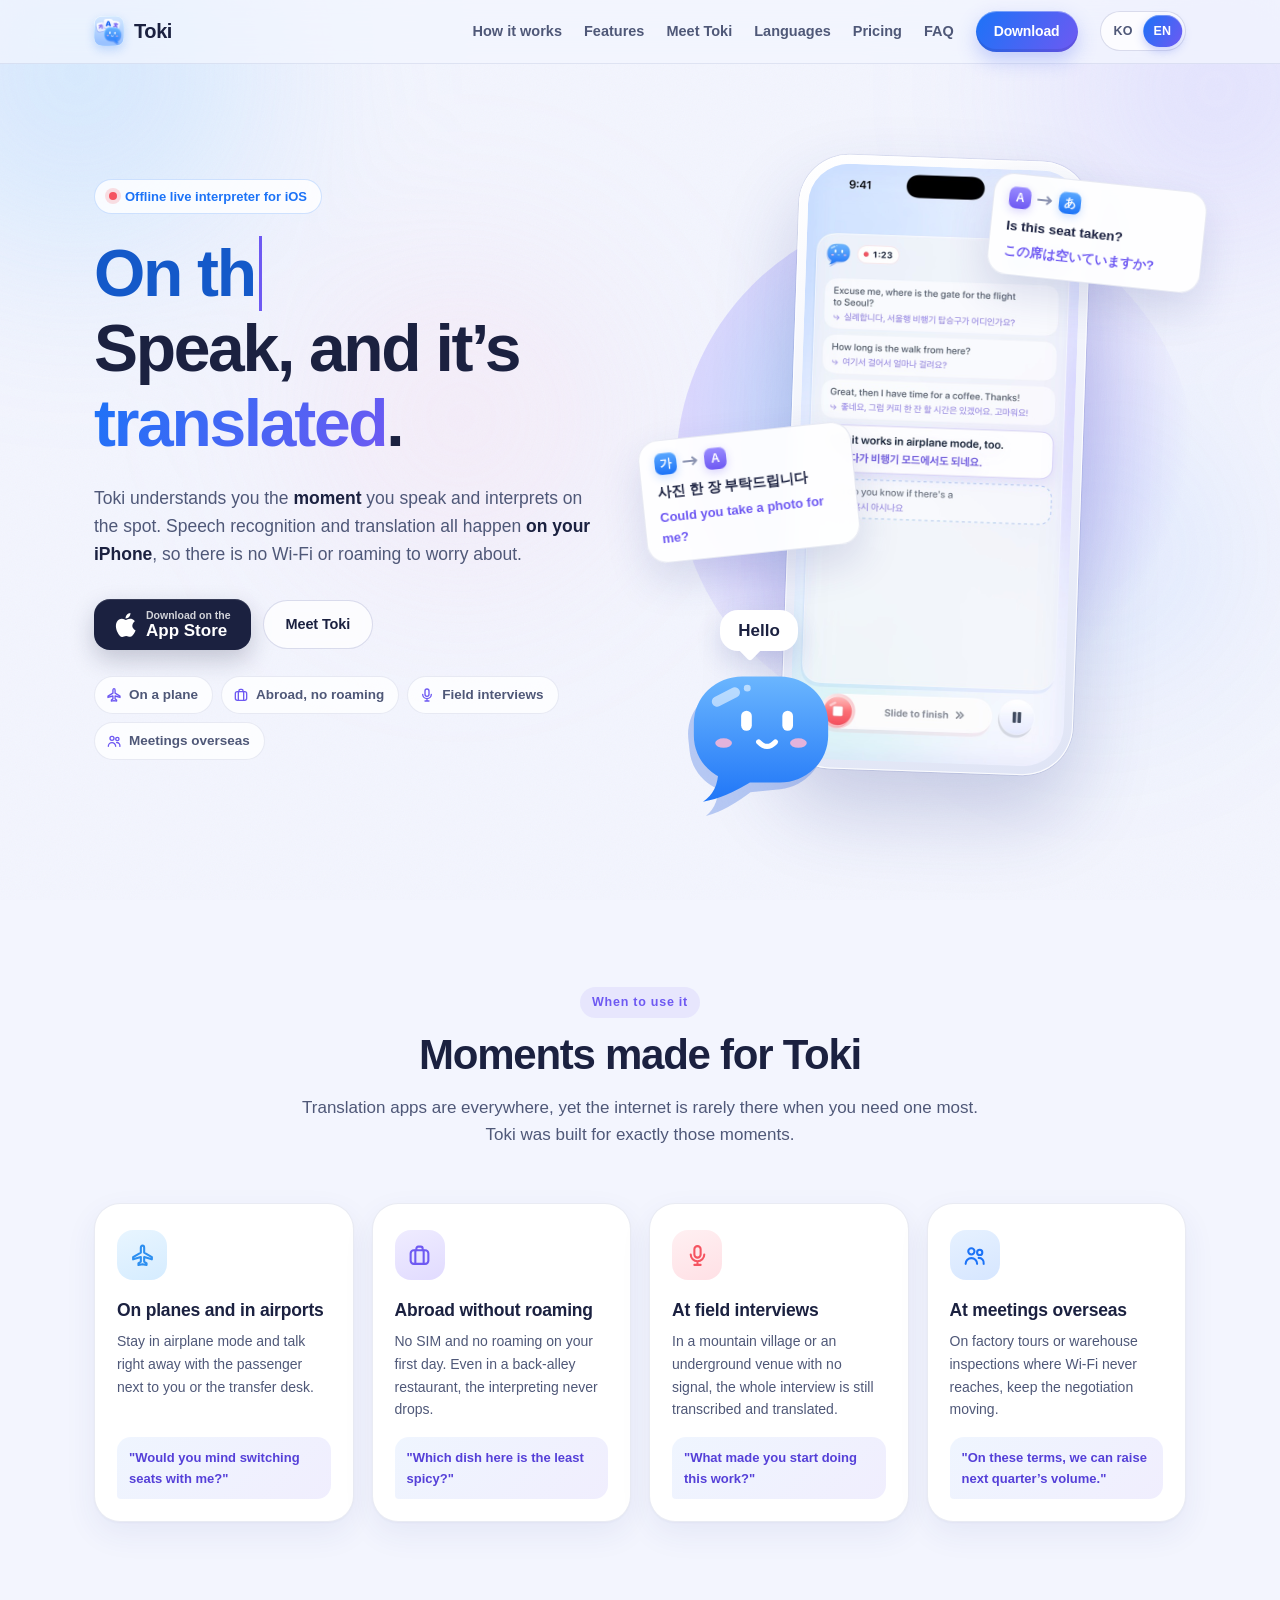
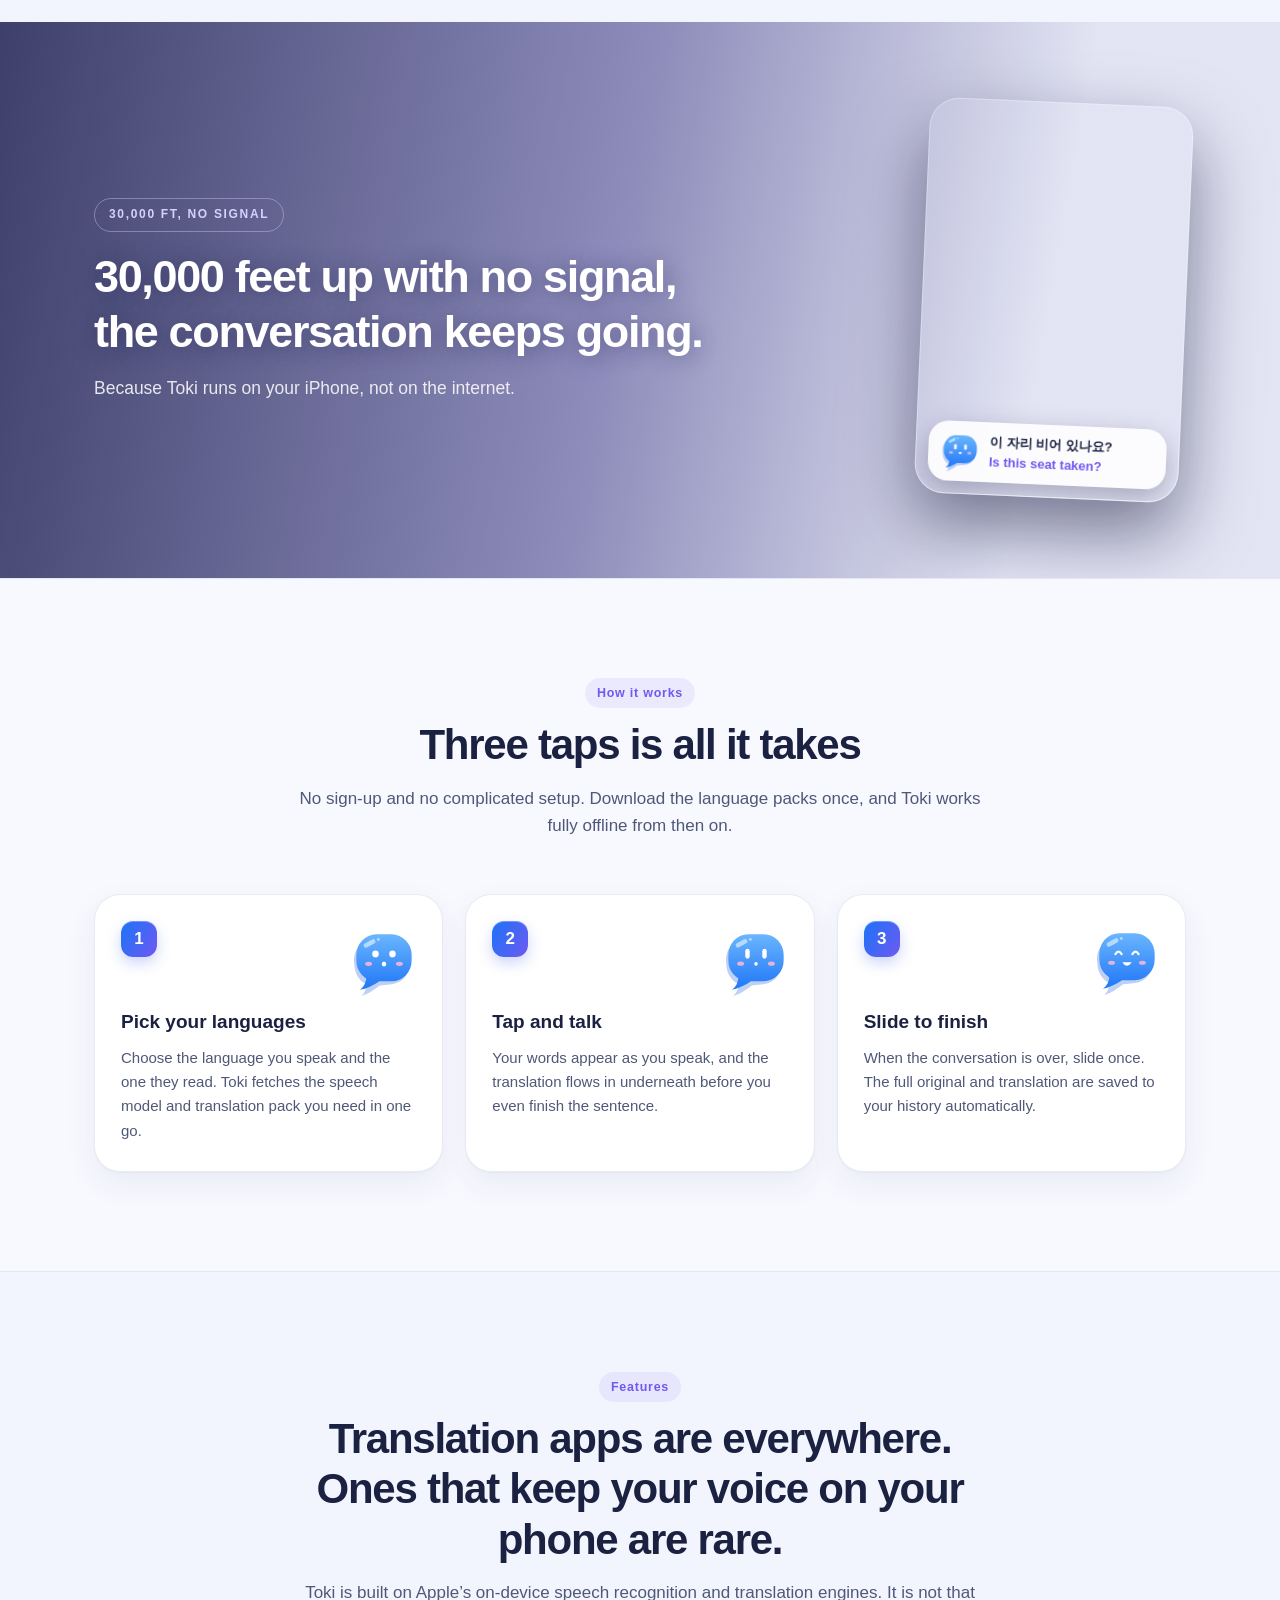
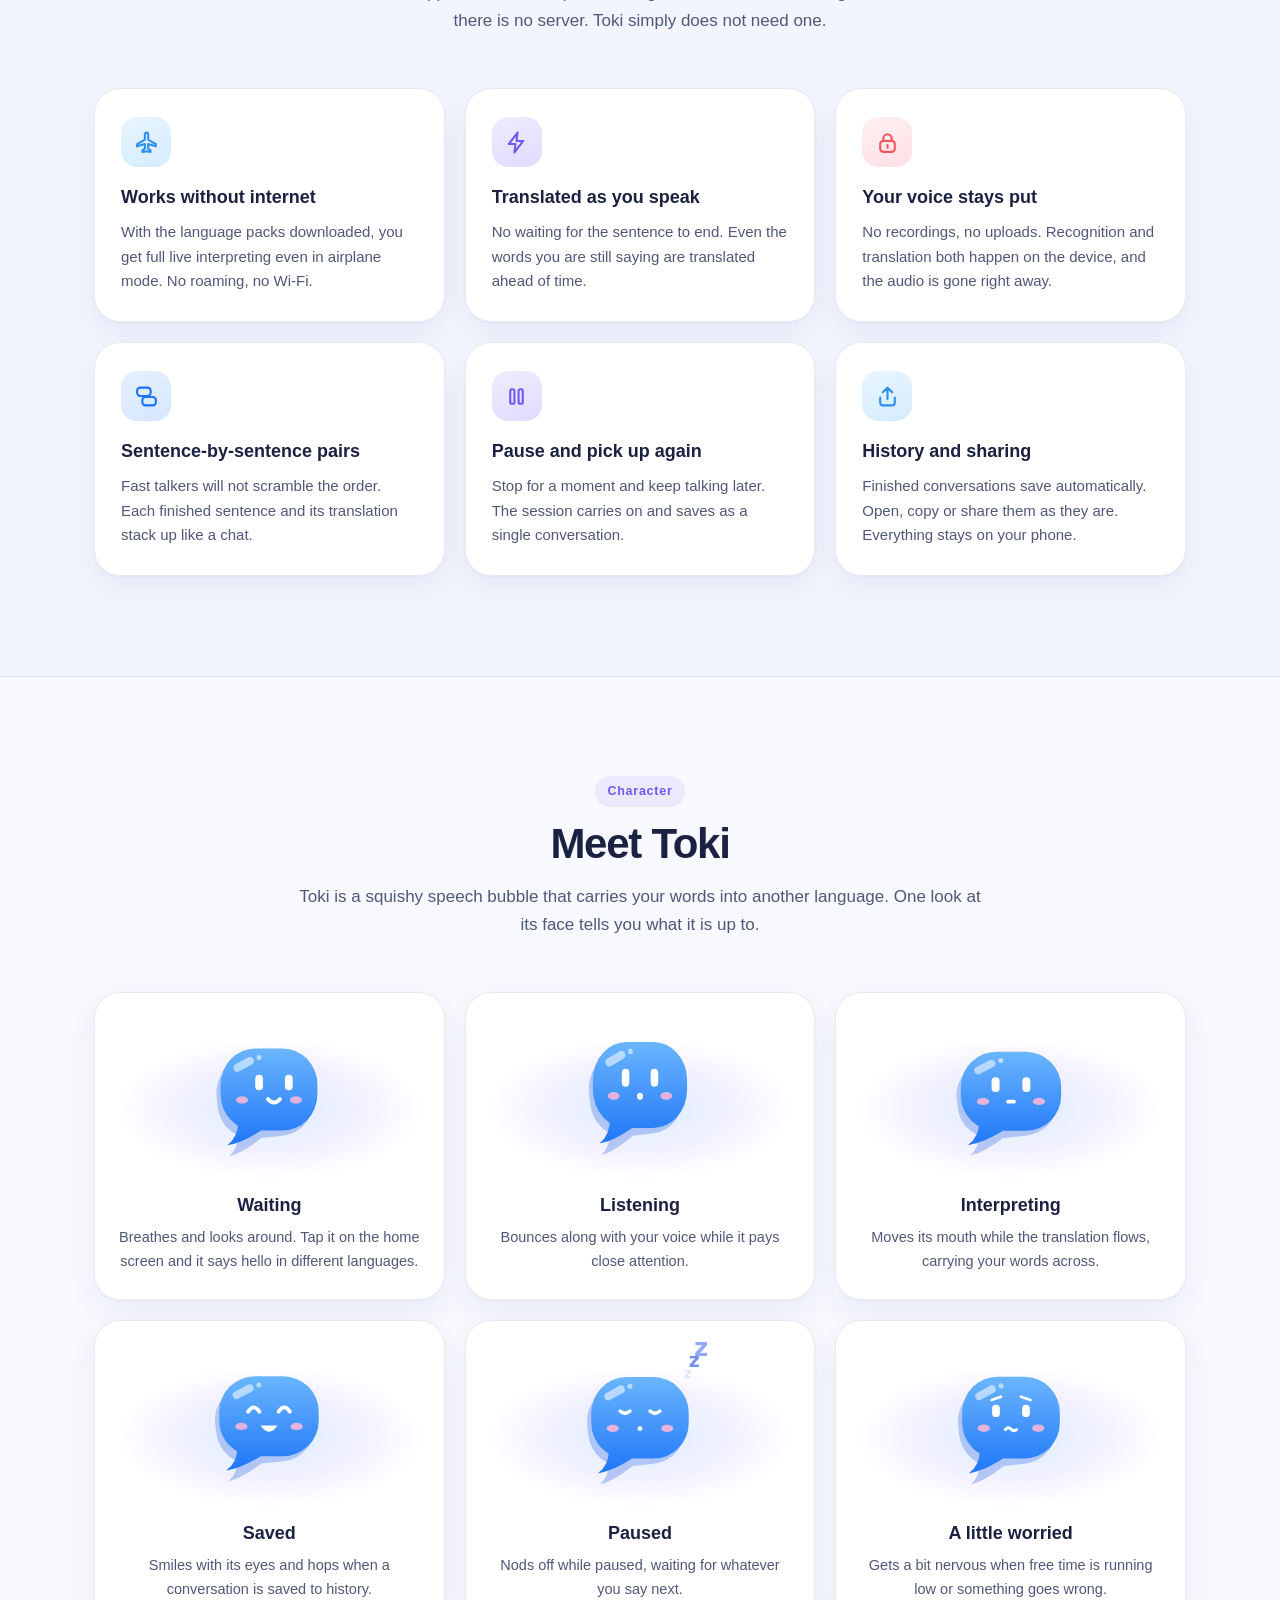
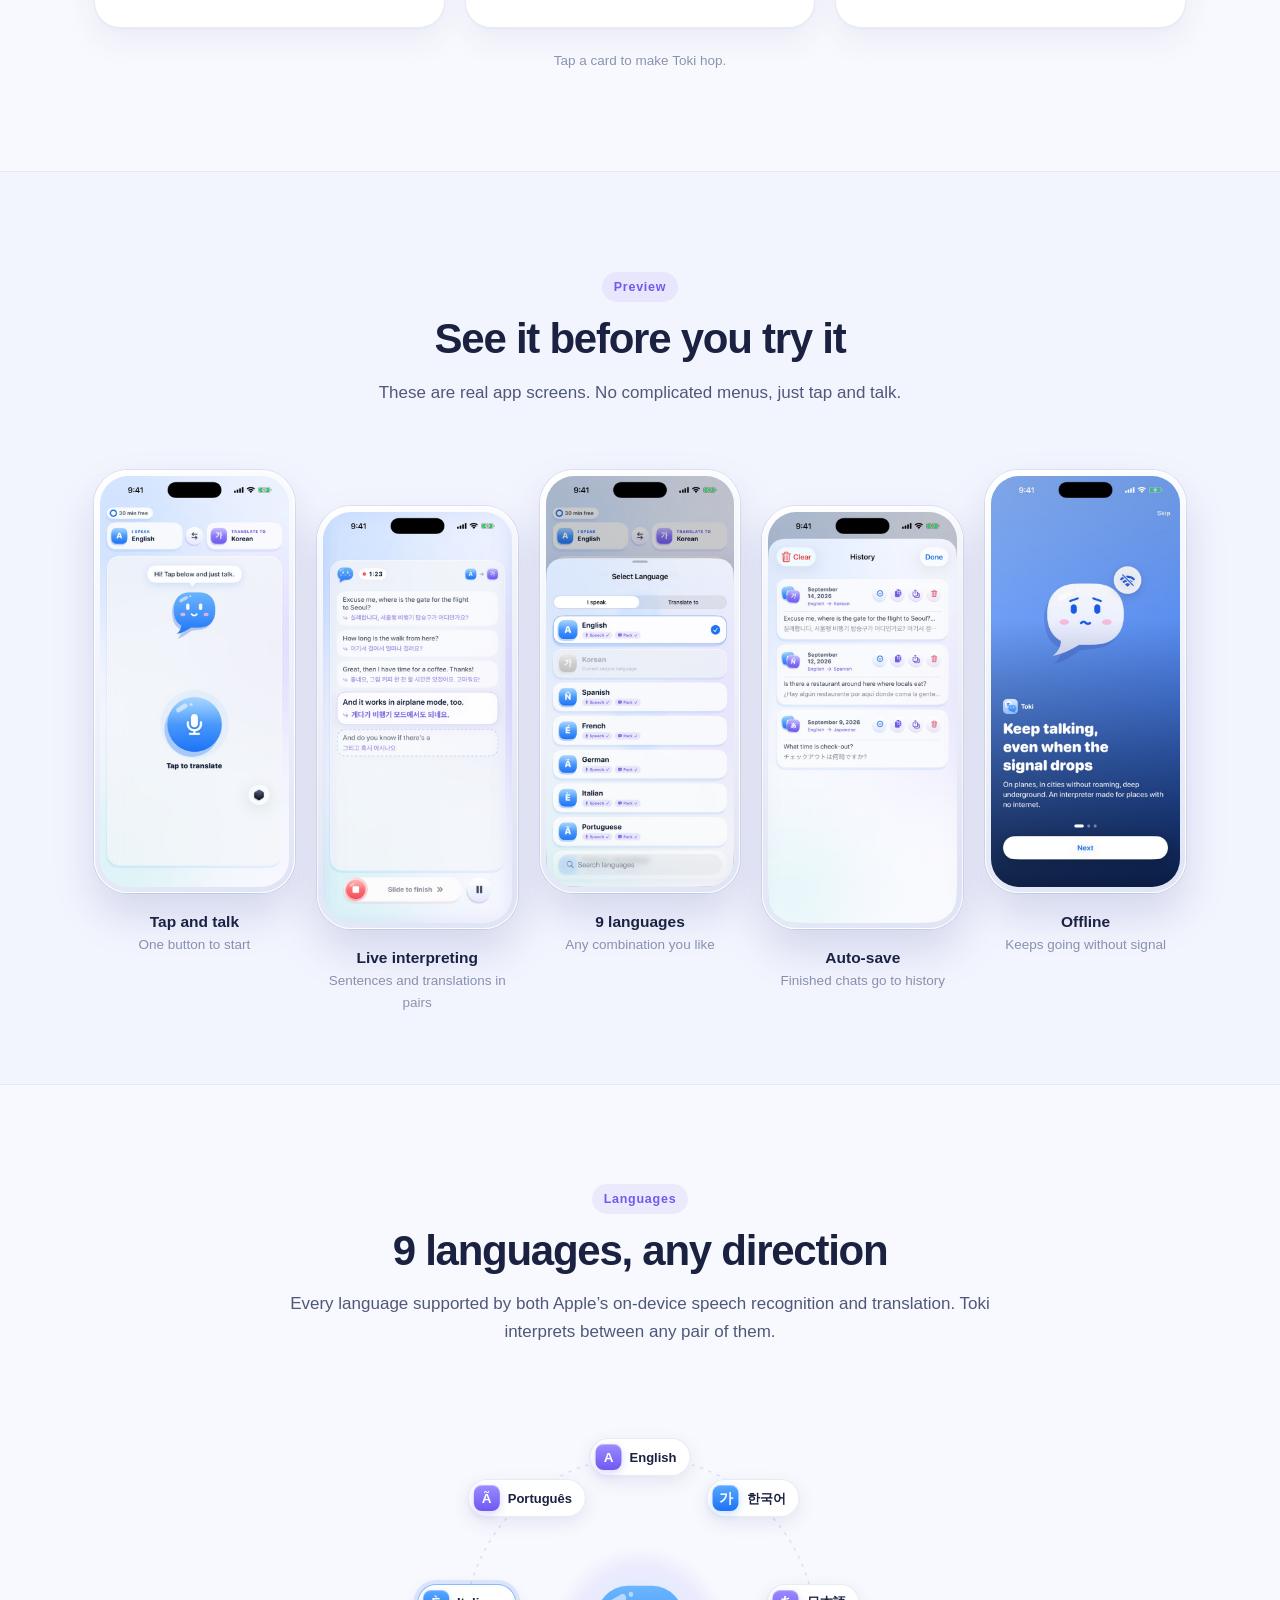
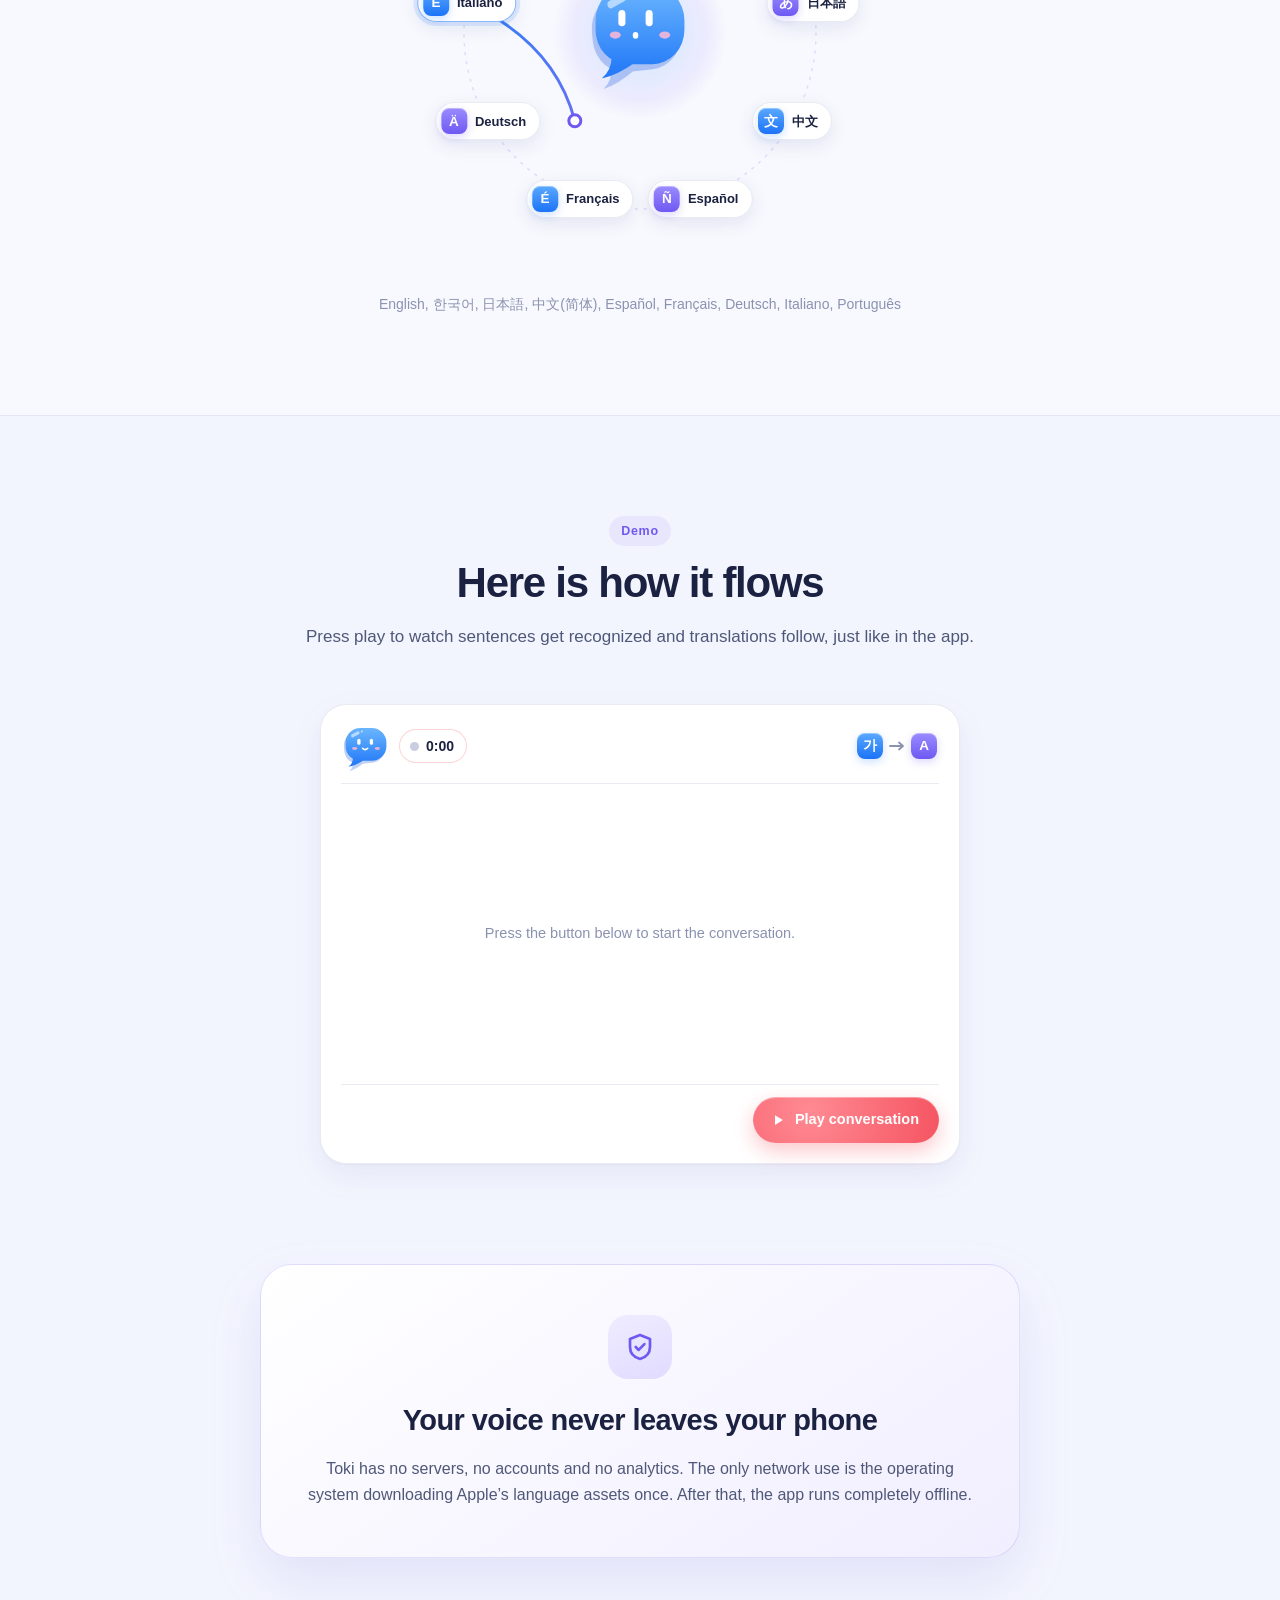
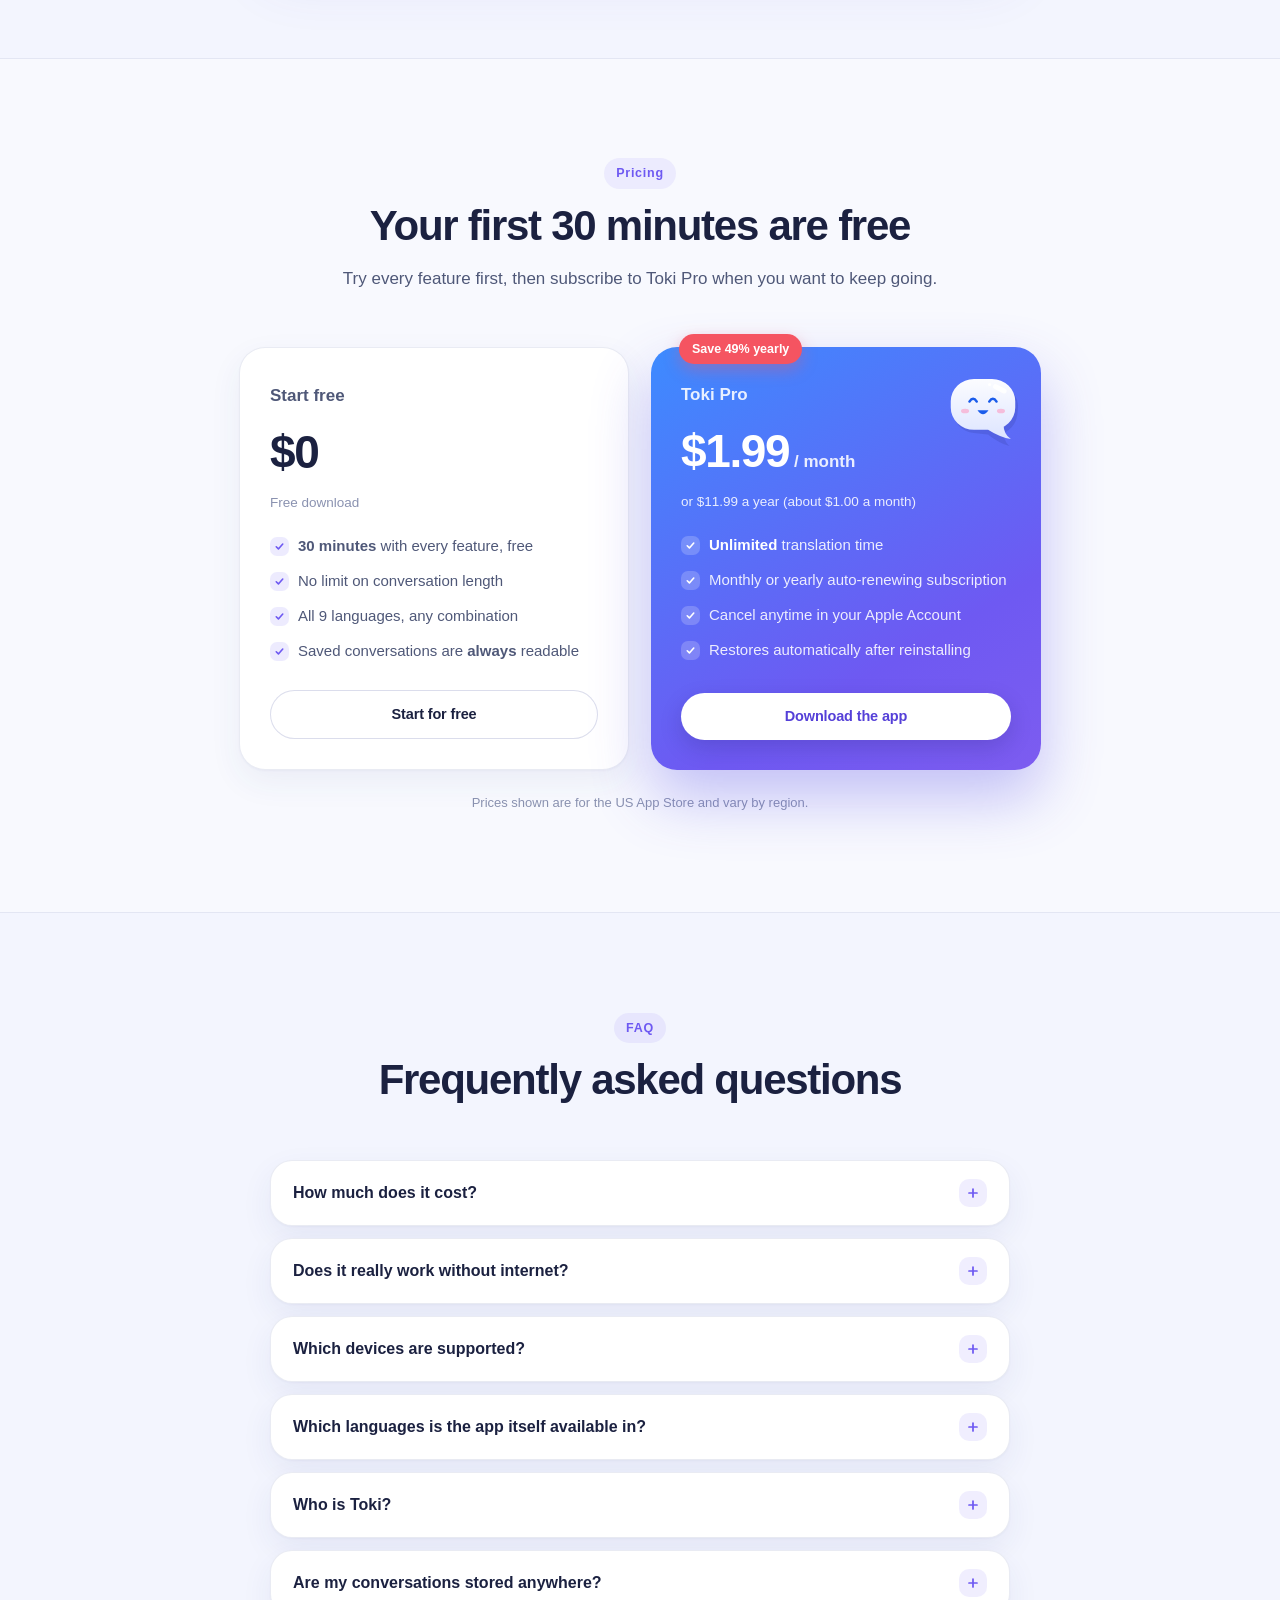
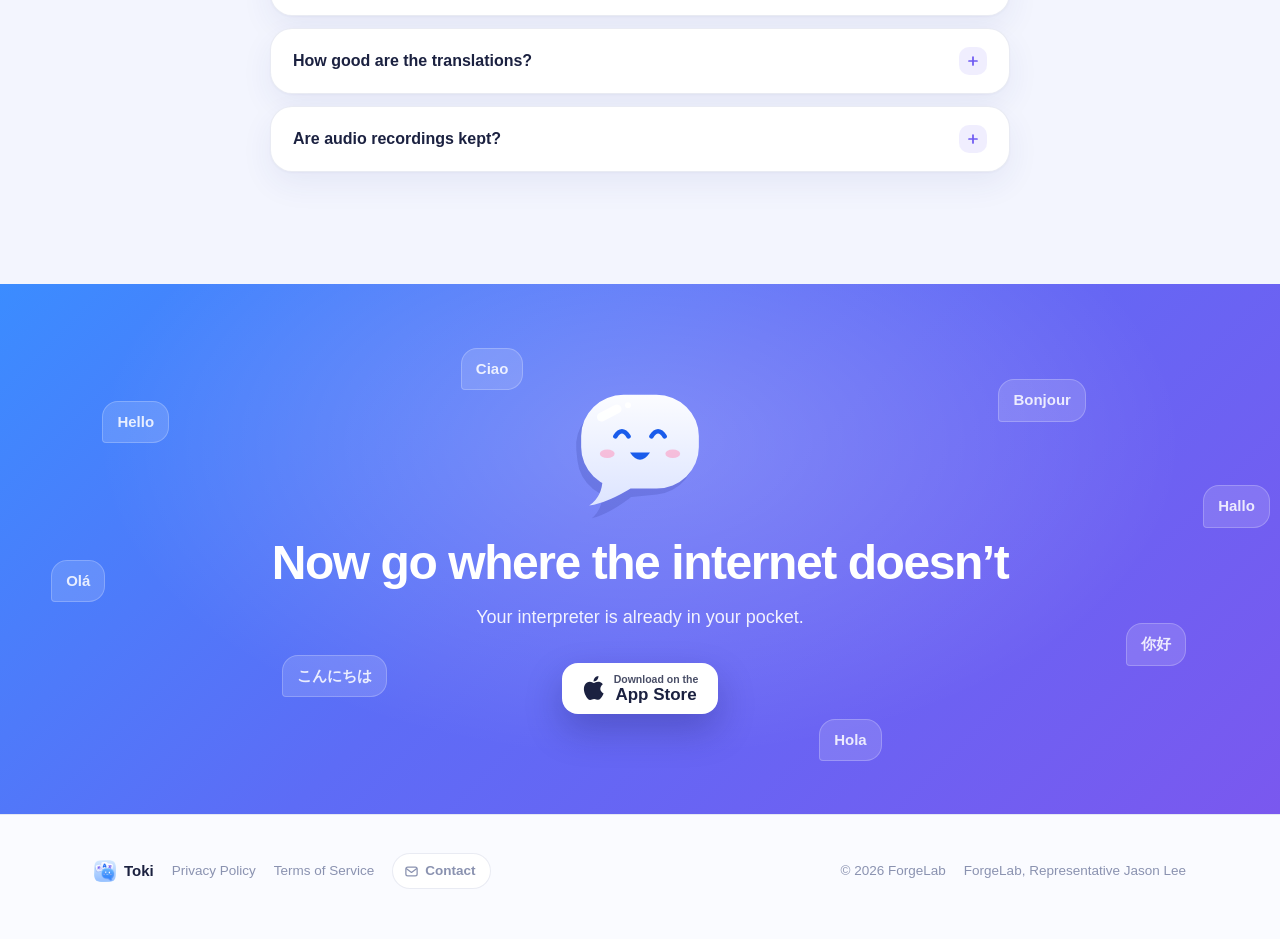
==== docs/index.html @ bc3a2bd3 "English version with a language switch, and the new app icon The site is now one page in Korean and " ====
<!DOCTYPE html>
<html lang="ko">
<head>
<meta charset="UTF-8" />
<meta name="viewport" content="width=device-width, initial-scale=1.0" />
<meta name="theme-color" content="#f3f5fe" />
<script>
/* Pick the language before first paint so English visitors never see a flash of Korean. */
(function () { try {
  var q = new URLSearchParams(location.search).get('lang'), s = null;
  try { s = localStorage.getItem('toki.lang'); } catch (e) {}
  var n = (navigator.languages && navigator.languages[0]) || navigator.language || 'ko';
  var l = (q === 'en' || q === 'ko') ? q : (s === 'en' || s === 'ko') ? s : (/^ko/i.test(n) ? 'ko' : 'en');
  if (l === 'en') {
    var r = document.documentElement; r.lang = 'en'; r.classList.add('i18n-wait');
    setTimeout(function () { r.classList.remove('i18n-wait'); }, 1500);
  }
} catch (e) {} })();
</script>
<style>.i18n-wait body { opacity: 0; }</style>
<title data-i18n="meta.title">Toki 토키, 인터넷 없이 말하는 순간 통역</title>
<meta name="description" data-i18n-attr="content=meta.desc" content="Toki(토키)는 인터넷 없이 동작하는 iOS 실시간 음성 통역기입니다. 기내에서, 로밍 없는 여행지에서, 현장 인터뷰와 해외 바이어 미팅에서 말하는 순간 통역됩니다. 로그인도 추적도 없습니다." />
<meta property="og:title" content="Toki 토키, 인터넷 없이 말하는 순간 통역" />
<meta property="og:description" content="비행기 안에서도, 로밍 없는 여행지에서도. 100% 온디바이스 실시간 통역, 당신의 목소리는 폰 밖으로 나가지 않습니다." />
<meta property="og:type" content="website" />
<meta property="og:image" content="https://jsonpassion.github.io/offtalk-site/assets/img/og.jpg" />
<meta property="og:image:width" content="1200" />
<meta property="og:image:height" content="630" />
<meta property="og:image:type" content="image/jpeg" />
<meta property="og:url" content="https://jsonpassion.github.io/offtalk-site/" />
<meta name="twitter:card" content="summary_large_image" />
<meta name="twitter:image" content="https://jsonpassion.github.io/offtalk-site/assets/img/og.jpg" />
<link rel="alternate" hreflang="ko" href="https://jsonpassion.github.io/offtalk-site/?lang=ko" />
<link rel="alternate" hreflang="en" href="https://jsonpassion.github.io/offtalk-site/?lang=en" />
<link rel="icon" type="image/png" href="assets/img/favicon.png" />
<link rel="apple-touch-icon" href="assets/img/apple-touch-icon.png" />
<link rel="stylesheet" href="styles.css?v=toki2" />
</head>
<body>

<!-- Soft sky backdrop -->
<div class="aurora" aria-hidden="true"><span class="a1"></span><span class="a2"></span><span class="a3"></span><span class="a4"></span></div>
<div class="grain" aria-hidden="true"></div>

<!-- ======================= NAV ======================= -->
<nav class="nav">
  <div class="nav-inner">
    <a class="logo" href="#">
      <img src="assets/img/icon.png" width="30" height="30" alt="" />
      Toki <span class="kr" data-i18n="brand.kr">토키</span>
    </a>
    <div class="nav-links">
      <a href="#how" data-i18n="nav.how">사용 방법</a>
      <a href="#features" data-i18n="nav.features">기능</a>
      <a href="#meet" data-i18n="nav.meet">토키</a>
      <a href="#langs" data-i18n="nav.langs">지원 언어</a>
      <a href="#pricing" data-i18n="nav.pricing">가격</a>
      <a href="#faq" data-i18n="nav.faq">FAQ</a>
      <a class="btn primary nav-cta" href="#download" data-i18n="nav.cta">다운로드</a>
      <div class="lang-switch" role="group" aria-label="언어" data-i18n-attr="aria-label=switch.label">
        <button type="button" data-lang="ko" aria-pressed="true">KO</button>
        <button type="button" data-lang="en" aria-pressed="false">EN</button>
      </div>
    </div>
  </div>
</nav>

<!-- ======================= HERO ======================= -->
<header class="hero wrap" id="download">
  <div class="hero-copy">
    <span class="tag"><span class="dot"></span> <b data-i18n="hero.tag">iOS 오프라인 실시간 통역</b></span>
    <h1>
      <span class="rotor-wrap"><span class="rotor" id="rotor">기내에서도</span></span>
      <span data-i18n="hero.h1">말하는 순간<br /><span class="hl">통역</span>됩니다</span>
    </h1>
    <p class="sub" data-i18n="hero.sub">
      토키는 말하는 <strong>즉시</strong> 알아듣고 그 자리에서 통역하는 아이폰 통역기입니다.
      음성 인식부터 번역까지 모두 <strong>아이폰 안에서</strong> 처리하므로, 와이파이도 로밍도 필요 없습니다.
    </p>
    <div class="hero-ctas">
      <!-- TODO: 출시 후 App Store 링크로 교체 -->
      <a class="store-badge" href="#" data-soon>
        <svg width="22" height="26" viewBox="0 0 22 26" fill="currentColor" aria-hidden="true"><path d="M18.3 13.8c0-3 2.5-4.5 2.6-4.6-1.4-2.1-3.6-2.4-4.4-2.4-1.9-.2-3.7 1.1-4.6 1.1-1 0-2.4-1.1-4-1.1-2 0-3.9 1.2-5 3-2.1 3.7-.5 9.1 1.5 12.1 1 1.5 2.2 3.1 3.8 3 1.5-.1 2.1-1 4-1s2.4 1 4 .9c1.7 0 2.7-1.5 3.7-3 1.2-1.7 1.6-3.4 1.7-3.5-.1 0-3.2-1.2-3.3-4.5zM15.2 4.8c.8-1 1.4-2.4 1.2-3.8-1.2.1-2.7.8-3.5 1.8-.8.9-1.5 2.3-1.3 3.7 1.4.1 2.8-.7 3.6-1.7z"/></svg>
        <span><small>Download on the</small><span class="big">App Store</span></span>
      </a>
      <a class="btn ghost" href="#meet" data-i18n="hero.meet">토키 만나보기</a>
    </div>
    <div class="moment-chips">
      <span><svg viewBox="0 0 24 24" aria-hidden="true"><path d="M12 2.5c.9 0 1.6.9 1.6 2.1v4.6l7.4 4.4v2.1l-7.4-2.2v4.3l2.3 1.7v1.6L12 20.3l-3.9.8v-1.6l2.3-1.7v-4.3L3 15.7v-2.1l7.4-4.4V4.6c0-1.2.7-2.1 1.6-2.1z"/></svg><b data-i18n="hero.chip1">기내에서</b></span>
      <span><svg viewBox="0 0 24 24" aria-hidden="true"><rect x="3.5" y="7" width="17" height="13" rx="3"/><path d="M9 7V5.2A1.7 1.7 0 0 1 10.7 3.5h2.6A1.7 1.7 0 0 1 15 5.2V7M8 7v13M16 7v13"/></svg><b data-i18n="hero.chip2">로밍 없는 여행</b></span>
      <span><svg viewBox="0 0 24 24" aria-hidden="true"><rect x="9" y="3" width="6" height="11" rx="3"/><path d="M5.5 11a6.5 6.5 0 0 0 13 0M12 17.5V21M9 21h6"/></svg><b data-i18n="hero.chip3">현장 인터뷰</b></span>
      <span><svg viewBox="0 0 24 24" aria-hidden="true"><circle cx="9" cy="8" r="3"/><path d="M3.5 20a5.5 5.5 0 0 1 11 0"/><circle cx="17" cy="9" r="2.5"/><path d="M16 14.3a4.8 4.8 0 0 1 4.8 5.7"/></svg><b data-i18n="hero.chip4">바이어 미팅</b></span>
    </div>
  </div>

  <div class="hero-visual">
    <div class="hero-halo" aria-hidden="true"></div>

    <div class="float-card float-a" aria-hidden="true" data-i18n="hero.floatA"><div class="fpair"><span class="glyph v">A</span><svg class="farrow" viewBox="0 0 16 10"><path d="M1 5h13M10 1.5 14 5l-4 3.5"/></svg><span class="glyph">가</span></div><div class="fsrc">Is this seat taken?</div><div class="fdst">이 자리 비어 있나요?</div></div>
    <div class="float-card float-b" aria-hidden="true" data-i18n="hero.floatB"><div class="fpair"><span class="glyph">가</span><svg class="farrow" viewBox="0 0 16 10"><path d="M1 5h13M10 1.5 14 5l-4 3.5"/></svg><span class="glyph v">あ</span></div><div class="fsrc">사진 한 장 부탁드립니다</div><div class="fdst">写真を一枚お願いします</div></div>

    <div class="device">
      <img src="assets/img/shots/conversation.jpg" data-src-en="assets/img/shots/en/conversation.jpg" width="598" height="1300"
           alt="토키 대화 화면, 한국어 문장과 영어 번역이 한 쌍씩 쌓여 있습니다" data-i18n-attr="alt=hero.shotAlt" />
    </div>

    <button class="greeter" id="greeter" type="button" aria-label="토키에게 인사하기" data-i18n-attr="aria-label=hero.greetLabel">
      <span class="greet-bubble" id="greetBubble" aria-live="polite">안녕하세요</span>
      <span class="toki" id="heroToki" data-mood="idle" data-follow style="--size:150px"></span>
    </button>
  </div>
</header>

<!-- ======================= MOMENTS ======================= -->
<section id="moments">
  <div class="wrap">
    <div class="sec-head" data-reveal="rise">
      <span class="eyebrow" data-i18n="moments.eyebrow">언제 쓰나요</span>
      <h2 data-i18n="moments.h2">이런 순간, 토키가 있습니다</h2>
      <p data-i18n="moments.p">번역 앱은 많지만, 정작 필요한 순간에는 인터넷이 없습니다. 토키는 바로 그 순간을 위해 만들었습니다.</p>
    </div>
    <div class="moments">
      <div class="moment jelly" data-reveal="rise" style="--i:0">
        <span class="ico sky"><svg viewBox="0 0 24 24" aria-hidden="true"><path d="M12 2.5c.9 0 1.6.9 1.6 2.1v4.6l7.4 4.4v2.1l-7.4-2.2v4.3l2.3 1.7v1.6L12 20.3l-3.9.8v-1.6l2.3-1.7v-4.3L3 15.7v-2.1l7.4-4.4V4.6c0-1.2.7-2.1 1.6-2.1z"/></svg></span>
        <h3 data-i18n="m1.h3">기내와 공항에서</h3>
        <p data-i18n="m1.p">비행기 모드 그대로, 옆자리 승객이나 환승 카운터 직원과 바로 대화할 수 있습니다.</p>
        <div class="quote" data-i18n="m1.q">"혹시 자리를 바꿔주실 수 있을까요?"</div>
      </div>
      <div class="moment jelly" data-reveal="rise" style="--i:1">
        <span class="ico violet"><svg viewBox="0 0 24 24" aria-hidden="true"><rect x="3.5" y="7" width="17" height="13" rx="3"/><path d="M9 7V5.2A1.7 1.7 0 0 1 10.7 3.5h2.6A1.7 1.7 0 0 1 15 5.2V7M8 7v13M16 7v13"/></svg></span>
        <h3 data-i18n="m2.h3">로밍 없는 여행지에서</h3>
        <p data-i18n="m2.p">유심도 로밍도 없는 첫날, 골목 식당에서도 통역은 끊기지 않습니다.</p>
        <div class="quote" data-i18n="m2.q">"이 메뉴에서 가장 덜 매운 음식은 무엇인가요?"</div>
      </div>
      <div class="moment jelly" data-reveal="rise" style="--i:2">
        <span class="ico coral"><svg viewBox="0 0 24 24" aria-hidden="true"><rect x="9" y="3" width="6" height="11" rx="3"/><path d="M5.5 11a6.5 6.5 0 0 0 13 0M12 17.5V21M9 21h6"/></svg></span>
        <h3 data-i18n="m3.h3">현장 인터뷰에서</h3>
        <p data-i18n="m3.p">산골 마을이나 지하 공연장처럼 신호가 없는 곳에서도 인터뷰 전체가 기록되고 통역됩니다.</p>
        <div class="quote" data-i18n="m3.q">"이 일을 처음 시작하신 계기가 궁금합니다."</div>
      </div>
      <div class="moment jelly" data-reveal="rise" style="--i:3">
        <span class="ico blue"><svg viewBox="0 0 24 24" aria-hidden="true"><circle cx="9" cy="8" r="3"/><path d="M3.5 20a5.5 5.5 0 0 1 11 0"/><circle cx="17" cy="9" r="2.5"/><path d="M16 14.3a4.8 4.8 0 0 1 4.8 5.7"/></svg></span>
        <h3 data-i18n="m4.h3">해외 바이어 미팅에서</h3>
        <p data-i18n="m4.p">공장 투어나 창고 실사처럼 와이파이가 닿지 않는 현장에서도 협상을 이어갈 수 있습니다.</p>
        <div class="quote" data-i18n="m4.q">"이 조건이라면 다음 분기 물량을 늘릴 수 있습니다."</div>
      </div>
    </div>
  </div>
</section>

<!-- ======================= CINEMATIC BAND ======================= -->
<section class="cine" aria-label="기내에서 웃으며 대화하는 두 승객" data-i18n-attr="aria-label=cine.label">
  <video class="cine-video" autoplay muted loop playsinline preload="metadata" src="assets/video/cabin.mp4"></video>
  <div class="cine-veil" aria-hidden="true"></div>
  <div class="cine-copy wrap">
    <div class="cine-grid">
      <div>
        <span class="cine-eyebrow" data-i18n="cine.eyebrow">30,000 FT, 신호 없음</span>
        <h2 data-i18n="cine.h2">3만 피트 위, 신호가 없어도<br />대화는 이어집니다.</h2>
        <p data-i18n="cine.p">토키는 인터넷이 아니라 당신의 아이폰 위에서 동작하기 때문입니다.</p>
      </div>
      <div class="cine-portrait" aria-hidden="true">
        <video class="cine-portrait-video" autoplay muted loop playsinline preload="metadata" src="assets/video/cabin_portrait.mp4"></video>
        <div class="cine-caption" id="cineCaption">
          <span class="toki" id="cineToki" data-mood="talking" data-level-auto style="--size:38px"></span>
          <div class="cine-lines">
            <div class="csrc" id="cineSrc">Is this seat taken?</div>
            <div class="cdst" id="cineDst">이 자리 비어 있나요?</div>
          </div>
        </div>
      </div>
    </div>
  </div>
</section>

<!-- ======================= HOW ======================= -->
<section class="alt" id="how">
  <div class="wrap">
    <div class="sec-head" data-reveal="rise">
      <span class="eyebrow" data-i18n="how.eyebrow">사용 방법</span>
      <h2 data-i18n="how.h2">세 번의 탭이면 충분합니다</h2>
      <p data-i18n="how.p">회원가입도 복잡한 설정도 없습니다. 언어 팩을 한 번 받아두면 그 뒤로는 완전히 오프라인으로 동작합니다.</p>
    </div>
    <div class="steps">
      <div class="step jelly" data-reveal="rise" style="--i:0">
        <div class="step-top"><span class="num">1</span><span class="toki" data-mood="surprised" style="--size:64px"></span></div>
        <h3 data-i18n="s1.h3">언어 고르기</h3>
        <p data-i18n="s1.p">내가 말할 언어와 상대가 읽을 언어를 고르면, 필요한 음성 모델과 번역 팩을 한 번에 받아옵니다.</p>
      </div>
      <div class="step jelly" data-reveal="rise" style="--i:1">
        <div class="step-top"><span class="num">2</span><span class="toki" data-mood="listening" data-level-auto style="--size:64px"></span></div>
        <h3 data-i18n="s2.h3">누르고 말하기</h3>
        <p data-i18n="s2.p">말하는 대로 문장이 실시간으로 나타나고, 말이 끝나기도 전에 번역이 아래로 흐릅니다.</p>
      </div>
      <div class="step jelly" data-reveal="rise" style="--i:2">
        <div class="step-top"><span class="num">3</span><span class="toki" data-mood="happy" style="--size:64px"></span></div>
        <h3 data-i18n="s3.h3">밀어서 마치기</h3>
        <p data-i18n="s3.p">대화가 끝나면 슬라이더를 한 번 밀면 됩니다. 원문과 번역 전체가 기록에 자동으로 저장됩니다.</p>
      </div>
    </div>
  </div>
</section>

<!-- ======================= FEATURES ======================= -->
<section id="features">
  <div class="wrap">
    <div class="sec-head" data-reveal="rise">
      <span class="eyebrow" data-i18n="features.eyebrow">기능</span>
      <h2 data-i18n="features.h2">번역 앱은 많습니다.<br />폰 밖으로 나가지 않는 앱은 드뭅니다.</h2>
      <p data-i18n="features.p">토키는 Apple의 온디바이스 음성 인식과 번역 엔진 위에 만들었습니다. 서버가 없는 것이 아니라, 서버가 필요 없습니다.</p>
    </div>
    <div class="grid">
      <div class="card jelly" data-reveal="rise" style="--i:0">
        <span class="ico sky"><svg viewBox="0 0 24 24" aria-hidden="true"><path d="M12 2.5c.9 0 1.6.9 1.6 2.1v4.6l7.4 4.4v2.1l-7.4-2.2v4.3l2.3 1.7v1.6L12 20.3l-3.9.8v-1.6l2.3-1.7v-4.3L3 15.7v-2.1l7.4-4.4V4.6c0-1.2.7-2.1 1.6-2.1z"/></svg></span>
        <h3 data-i18n="f1.h3">인터넷 없이 동작</h3>
        <p data-i18n="f1.p">언어 팩만 받아두면 비행기 모드에서도 완전한 실시간 통역이 됩니다. 로밍도 와이파이도 필요 없습니다.</p>
      </div>
      <div class="card jelly" data-reveal="rise" style="--i:1">
        <span class="ico violet"><svg viewBox="0 0 24 24" aria-hidden="true"><path d="M13 2.5 4.5 13.5H11l-1 8 8.5-11H12l1-8z"/></svg></span>
        <h3 data-i18n="f2.h3">말하는 순간 번역</h3>
        <p data-i18n="f2.p">문장이 끝나길 기다리지 않습니다. 아직 말하고 있는 단어까지 번역이 미리 흐릅니다.</p>
      </div>
      <div class="card jelly" data-reveal="rise" style="--i:2">
        <span class="ico coral"><svg viewBox="0 0 24 24" aria-hidden="true"><rect x="5" y="10.5" width="14" height="10.5" rx="3"/><path d="M8 10.5V8a4 4 0 0 1 8 0v2.5M12 14.5v2.5"/></svg></span>
        <h3 data-i18n="f3.h3">음성이 밖으로 나가지 않음</h3>
        <p data-i18n="f3.p">녹음도 전송도 없습니다. 음성 인식과 번역 모두 기기 안에서 처리되고 바로 사라집니다.</p>
      </div>
      <div class="card jelly" data-reveal="rise" style="--i:3">
        <span class="ico blue"><svg viewBox="0 0 24 24" aria-hidden="true"><rect x="3" y="3.5" width="13" height="8" rx="3"/><rect x="8" y="12.5" width="13" height="8" rx="3"/></svg></span>
        <h3 data-i18n="f4.h3">문장 단위 정렬</h3>
        <p data-i18n="f4.p">말이 빨라도 순서가 꼬이지 않습니다. 확정된 문장과 번역이 한 쌍씩 대화처럼 쌓입니다.</p>
      </div>
      <div class="card jelly" data-reveal="rise" style="--i:4">
        <span class="ico violet"><svg viewBox="0 0 24 24" aria-hidden="true"><rect x="6" y="5" width="4" height="14" rx="1.6"/><rect x="14" y="5" width="4" height="14" rx="1.6"/></svg></span>
        <h3 data-i18n="f5.h3">일시정지와 이어 말하기</h3>
        <p data-i18n="f5.p">잠시 멈췄다가 다시 말해도 세션은 계속됩니다. 끊긴 대화도 하나의 기록으로 저장됩니다.</p>
      </div>
      <div class="card jelly" data-reveal="rise" style="--i:5">
        <span class="ico sky"><svg viewBox="0 0 24 24" aria-hidden="true"><path d="M12 3.5v11M7.5 8 12 3.5 16.5 8M5 13v5a2.5 2.5 0 0 0 2.5 2.5h9A2.5 2.5 0 0 0 19 18v-5"/></svg></span>
        <h3 data-i18n="f6.h3">기록과 공유</h3>
        <p data-i18n="f6.p">끝난 대화는 자동으로 저장됩니다. 펼쳐 보고, 복사하고, 그대로 공유할 수 있습니다. 모두 내 폰 안에만 남습니다.</p>
      </div>
    </div>
  </div>
</section>

<!-- ======================= MEET TOKI ======================= -->
<section class="alt" id="meet">
  <div class="wrap">
    <div class="sec-head" data-reveal="rise">
      <span class="eyebrow" data-i18n="meet.eyebrow">캐릭터</span>
      <h2 data-i18n="meet.h2">토키를 소개합니다</h2>
      <p data-i18n="meet.p">말을 다른 언어로 실어 나르는 말랑한 말풍선, 토키입니다. 표정만 봐도 지금 무엇을 하고 있는지 알 수 있습니다.</p>
    </div>
    <div class="moods">
      <button class="mood jelly" type="button" data-reveal="rise" style="--i:0">
        <span class="mood-stage"><span class="toki" data-mood="idle" style="--size:112px"></span></span>
        <h3 data-i18n="mood1.h3">기다리는 중</h3>
        <p data-i18n="mood1.p">숨을 쉬며 두리번거립니다. 홈 화면에서 누르면 여러 나라 말로 인사합니다.</p>
      </button>
      <button class="mood jelly" type="button" data-reveal="rise" style="--i:1">
        <span class="mood-stage"><span class="toki" data-mood="listening" data-level-auto style="--size:112px"></span></span>
        <h3 data-i18n="mood2.h3">듣는 중</h3>
        <p data-i18n="mood2.p">목소리 크기에 맞춰 통통 튀며 귀를 기울입니다.</p>
      </button>
      <button class="mood jelly" type="button" data-reveal="rise" style="--i:2">
        <span class="mood-stage"><span class="toki" data-mood="talking" style="--size:112px"></span></span>
        <h3 data-i18n="mood3.h3">통역하는 중</h3>
        <p data-i18n="mood3.p">번역이 흐르는 동안 입을 오물거리며 말을 옮깁니다.</p>
      </button>
      <button class="mood jelly" type="button" data-reveal="rise" style="--i:3">
        <span class="mood-stage"><span class="toki" data-mood="happy" style="--size:112px"></span></span>
        <h3 data-i18n="mood4.h3">저장 완료</h3>
        <p data-i18n="mood4.p">대화가 기록에 저장되면 눈웃음을 지으며 폴짝 뜁니다.</p>
      </button>
      <button class="mood jelly" type="button" data-reveal="rise" style="--i:4">
        <span class="mood-stage"><span class="toki" data-mood="sleepy" style="--size:112px"></span></span>
        <h3 data-i18n="mood5.h3">일시정지</h3>
        <p data-i18n="mood5.p">잠시 멈춰두면 꾸벅꾸벅 졸면서 다음 말을 기다립니다.</p>
      </button>
      <button class="mood jelly" type="button" data-reveal="rise" style="--i:5">
        <span class="mood-stage"><span class="toki" data-mood="worried" style="--size:112px"></span></span>
        <h3 data-i18n="mood6.h3">조금 걱정될 때</h3>
        <p data-i18n="mood6.p">무료 시간이 얼마 남지 않았거나 문제가 생기면 살짝 걱정합니다.</p>
      </button>
    </div>
    <p class="moods-hint" data-i18n="meet.hint">카드를 누르면 토키가 폴짝 뜁니다.</p>
  </div>
</section>

<!-- ======================= SCREENS ======================= -->
<section id="screens">
  <div class="wrap">
    <div class="sec-head" data-reveal="rise">
      <span class="eyebrow" data-i18n="screens.eyebrow">미리 보기</span>
      <h2 data-i18n="screens.h2">화면으로 먼저 만나보세요</h2>
      <p data-i18n="screens.p">실제 앱 화면입니다. 복잡한 메뉴 없이, 누르고 말하면 바로 시작됩니다.</p>
    </div>
  </div>
  <div class="shots" data-reveal="rise">
    <figure class="shot">
      <div class="device sm"><img src="assets/img/shots/home.jpg" data-src-en="assets/img/shots/en/home.jpg" width="598" height="1300" loading="lazy" alt="홈 화면, 언어 두 개와 통역 시작 버튼" data-i18n-attr="alt=shot1.alt" /></div>
      <figcaption data-i18n="shot1.cap"><b>누르고 말하기</b>버튼 하나로 바로 시작</figcaption>
    </figure>
    <figure class="shot">
      <div class="device sm"><img src="assets/img/shots/conversation.jpg" data-src-en="assets/img/shots/en/conversation.jpg" width="598" height="1300" loading="lazy" alt="대화 화면, 원문과 번역이 한 쌍씩 쌓인 모습" data-i18n-attr="alt=shot2.alt" /></div>
      <figcaption data-i18n="shot2.cap"><b>실시간 통역</b>원문과 번역이 한 쌍씩</figcaption>
    </figure>
    <figure class="shot">
      <div class="device sm"><img src="assets/img/shots/languages.jpg" data-src-en="assets/img/shots/en/languages.jpg" width="598" height="1300" loading="lazy" alt="언어 선택 화면, 9개 언어 목록" data-i18n-attr="alt=shot3.alt" /></div>
      <figcaption data-i18n="shot3.cap"><b>9개 언어</b>어떤 조합이든 자유롭게</figcaption>
    </figure>
    <figure class="shot">
      <div class="device sm"><img src="assets/img/shots/history.jpg" data-src-en="assets/img/shots/en/history.jpg" width="598" height="1300" loading="lazy" alt="기록 화면, 저장된 대화 목록" data-i18n-attr="alt=shot4.alt" /></div>
      <figcaption data-i18n="shot4.cap"><b>자동 저장</b>끝난 대화는 기록으로</figcaption>
    </figure>
    <figure class="shot">
      <div class="device sm"><img src="assets/img/shots/offline.jpg" data-src-en="assets/img/shots/en/offline.jpg" width="598" height="1300" loading="lazy" alt="온보딩 화면, 신호가 끊겨도 대화는 멈추지 않는다는 안내" data-i18n-attr="alt=shot5.alt" /></div>
      <figcaption data-i18n="shot5.cap"><b>오프라인</b>신호가 끊겨도 계속</figcaption>
    </figure>
  </div>
</section>

<!-- ======================= LANGUAGES ======================= -->
<section id="langs" class="alt">
  <div class="wrap">
    <div class="sec-head" data-reveal="rise">
      <span class="eyebrow" data-i18n="langs.eyebrow">지원 언어</span>
      <h2 data-i18n="langs.h2">9개 언어, 서로 자유롭게</h2>
      <p data-i18n="langs.p">Apple 온디바이스 음성 인식과 번역이 모두 지원하는 언어입니다. 어떤 조합으로든 통역됩니다.</p>
    </div>
    <div class="lang-orbit" data-reveal="zoom" role="img"
         aria-label="9개 언어 사이를 토키가 말을 실어 나르며 어떤 조합으로든 통역되는 모습" data-i18n-attr="aria-label=langs.label">
      <div class="orbit-stage" id="orbitStage">
        <svg class="orbit-svg" viewBox="0 0 460 460" aria-hidden="true">
          <defs id="orbitDefs"></defs>
          <circle class="orbit-guide" cx="230" cy="230" r="176" />
          <g id="orbitArcs"></g>
          <g id="orbitDots"></g>
        </svg>
        <div class="orbit-core" aria-hidden="true">
          <span class="toki" id="orbitToki" data-mood="idle" data-level-auto style="--size:104px"></span>
        </div>
        <div class="orbit-chips" id="orbitChips">
          <span class="lang-chip"><i><span class="glyph v">A</span>English</i></span>
          <span class="lang-chip"><i><span class="glyph">가</span>한국어</i></span>
          <span class="lang-chip"><i><span class="glyph v">あ</span>日本語</i></span>
          <span class="lang-chip"><i><span class="glyph">文</span>中文</i></span>
          <span class="lang-chip"><i><span class="glyph v">Ñ</span>Español</i></span>
          <span class="lang-chip"><i><span class="glyph">É</span>Français</i></span>
          <span class="lang-chip"><i><span class="glyph v">Ä</span>Deutsch</i></span>
          <span class="lang-chip"><i><span class="glyph">È</span>Italiano</i></span>
          <span class="lang-chip"><i><span class="glyph v">Ã</span>Português</i></span>
        </div>
      </div>
    </div>
    <p class="lang-list">English, 한국어, 日本語, 中文(简体), Español, Français, Deutsch, Italiano, Português</p>
  </div>
</section>

<!-- ======================= DEMO ======================= -->
<section id="demo">
  <div class="wrap">
    <div class="sec-head" data-reveal="rise">
      <span class="eyebrow" data-i18n="demo.eyebrow">데모</span>
      <h2 data-i18n="demo.h2">이렇게 흐릅니다</h2>
      <p data-i18n="demo.p">재생을 누르면 실제 앱처럼 문장이 인식되고 번역이 따라붙는 과정을 보여드립니다.</p>
    </div>
    <div class="demo-box jelly" data-reveal="rise">
      <div class="demo-head">
        <span class="toki" id="demoToki" data-mood="idle" data-level-auto style="--size:46px"></span>
        <span class="rec-pill" id="demoTimer"><i></i><b>0:00</b></span>
        <span class="demo-langs" aria-label="영어에서 한국어로" data-i18n-attr="aria-label=demo.langsLabel" data-i18n="demo.langs"><span class="glyph v">A</span><svg class="farrow" viewBox="0 0 16 10" aria-hidden="true"><path d="M1 5h13M10 1.5 14 5l-4 3.5"/></svg><span class="glyph">가</span></span>
      </div>
      <div class="demo-transcript" id="demoTranscript" aria-live="polite">
        <p class="demo-empty" data-i18n="demo.empty">아래 버튼을 누르면 대화가 시작됩니다.</p>
      </div>
      <div class="demo-foot">
        <span class="saved-chip" id="demoSaved"><svg viewBox="0 0 24 24" aria-hidden="true"><path d="M5 12.5 10 17.5 19 7"/></svg><b data-i18n="demo.saved">기록에 저장되었습니다</b></span>
        <button class="play-btn" id="demoPlay" type="button">
          <svg viewBox="0 0 24 24" aria-hidden="true"><path d="M8 5.5v13l10.5-6.5z"/></svg>
          <span>대화 재생</span>
        </button>
      </div>
    </div>
  </div>
</section>

<!-- ======================= PRIVACY ======================= -->
<section class="privacy-sec">
  <div class="wrap">
    <div class="privacy-band" data-reveal="zoom">
      <span class="ico violet big"><svg viewBox="0 0 24 24" aria-hidden="true"><path d="M12 3 19.5 6v5.8c0 4.8-3.2 8-7.5 9.2-4.3-1.2-7.5-4.4-7.5-9.2V6L12 3z"/><path d="m8.8 12 2.2 2.2 4.3-4.4"/></svg></span>
      <h2 data-i18n="privacy.h2">당신의 목소리는 폰 밖으로 나가지 않습니다</h2>
      <p data-i18n="privacy.p">
        토키에는 서버도, 계정도, 분석 도구도 없습니다. 네트워크는 Apple 언어 자산을 내려받을 때
        운영체제가 한 번 사용할 뿐이며, 그 뒤로 앱은 완전한 오프라인으로 동작합니다.
      </p>
    </div>
  </div>
</section>

<!-- ======================= PRICING ======================= -->
<section class="alt" id="pricing">
  <div class="wrap">
    <div class="sec-head" data-reveal="rise">
      <span class="eyebrow" data-i18n="pricing.eyebrow">가격</span>
      <h2 data-i18n="pricing.h2">처음 30분은 무료입니다</h2>
      <p data-i18n="pricing.p">모든 기능을 먼저 써보고, 계속 쓰고 싶을 때 Toki Pro를 구독하면 됩니다.</p>
    </div>
    <div class="pricing">
      <div class="price-card jelly" data-reveal="zoom" style="--i:0">
        <h3 data-i18n="free.h3">무료로 시작</h3>
        <div class="price" data-i18n="free.amount">₩0</div>
        <div class="price-note" data-i18n="free.note">다운로드 무료</div>
        <ul>
          <li data-i18n="free.li1">처음 <strong>30분</strong>은 모든 기능 무료</li>
          <li data-i18n="free.li2">대화 길이 제한 없이 그대로</li>
          <li data-i18n="free.li3">9개 언어 전부, 어떤 조합이든</li>
          <li data-i18n="free.li4">저장한 대화는 <strong>언제나</strong> 열람</li>
        </ul>
        <a class="btn ghost block" href="#download" data-i18n="free.btn">무료로 시작하기</a>
      </div>
      <div class="price-card jelly hot" data-reveal="zoom" style="--i:1">
        <span class="sale-badge" data-i18n="pro.badge">연간 45% 절약</span>
        <span class="price-toki toki" data-mood="happy" data-style="milk" data-tail="trailing" style="--size:72px" aria-hidden="true"></span>
        <h3>Toki Pro</h3>
        <div class="price" data-i18n="pro.amount">₩2,900<span class="price-unit"> / 월</span></div>
        <div class="price-note" data-i18n="pro.note">또는 연 ₩19,000 (월 ₩1,583꼴)</div>
        <ul>
          <li data-i18n="pro.li1">번역 시간 <strong>무제한</strong></li>
          <li data-i18n="pro.li2">월간 또는 연간 자동 갱신 구독</li>
          <li data-i18n="pro.li3">언제든 해지, Apple 계정에서 관리</li>
          <li data-i18n="pro.li4">앱을 다시 설치해도 자동 복원</li>
        </ul>
        <a class="btn light block" href="#download" data-i18n="pro.btn">앱 다운로드</a>
      </div>
    </div>
    <p class="price-foot" data-i18n="pricing.foot">한국 App Store 기준 가격입니다.</p>
  </div>
</section>

<!-- ======================= FAQ ======================= -->
<section id="faq">
  <div class="wrap">
    <div class="sec-head" data-reveal="rise"><span class="eyebrow">FAQ</span><h2 data-i18n="faq.h2">자주 묻는 질문</h2></div>
    <div class="faq">
      <details>
        <summary data-i18n="faq.q1">얼마인가요?</summary>
        <p data-i18n="faq.a1">다운로드는 무료이고, 처음 30분은 모든 기능을 제한 없이 써보실 수 있습니다. 계속 쓰시려면 <strong>Toki Pro</strong>를 구독하시면 됩니다. 월 2,900원 또는 연 19,000원(월 1,583원꼴, 45% 절약)이며, 설정의 Apple 계정에서 언제든 해지할 수 있습니다. 구독하지 않아도 저장한 대화는 계속 보실 수 있습니다.</p>
      </details>
      <details>
        <summary data-i18n="faq.q2">정말 인터넷 없이 되나요?</summary>
        <p data-i18n="faq.a2">네. 언어 팩(언어당 약 50~100MB)을 한 번 받아두면 음성 인식과 번역 모두 기기 안에서 처리됩니다. 비행기 모드에서 그대로 시험해 보실 수 있습니다.</p>
      </details>
      <details>
        <summary data-i18n="faq.q3">어떤 기기에서 쓸 수 있나요?</summary>
        <p data-i18n="faq.a3">iOS 26 이상이 설치된 iPhone에서 동작합니다. Apple의 최신 온디바이스 음성 인식과 번역 기술을 사용하기 때문입니다.</p>
      </details>
      <details>
        <summary data-i18n="faq.q4">앱 화면은 어떤 언어로 볼 수 있나요?</summary>
        <p data-i18n="faq.a4">한국어, English, 日本語, 简体中文 4개 언어를 지원합니다. 처음에는 아이폰의 언어 설정을 따르며, 앱 설정에서 언제든 바꿀 수 있습니다. 통역 언어 9개와는 별개입니다.</p>
      </details>
      <details>
        <summary data-i18n="faq.q5">토키는 누구인가요?</summary>
        <p data-i18n="faq.a5">앱 안에서 함께하는 말풍선 캐릭터입니다. 듣고, 통역하고, 저장할 때마다 표정과 움직임으로 지금 상태를 알려줍니다.</p>
      </details>
      <details>
        <summary data-i18n="faq.q6">대화 내용이 어딘가에 저장되나요?</summary>
        <p data-i18n="faq.a6">기록은 내 기기 안에만 저장됩니다. 개발자를 포함해 누구도 볼 수 없고, 언제든 앱에서 삭제할 수 있습니다.</p>
      </details>
      <details>
        <summary data-i18n="faq.q7">번역 품질은 어떤가요?</summary>
        <p data-i18n="faq.a7">Apple 번역 엔진을 사용합니다. 일상 대화, 여행, 업무 미팅 수준의 대화에 충분한 품질이며, 인터넷 기반 번역과 달리 지연이 거의 없습니다.</p>
      </details>
      <details>
        <summary data-i18n="faq.q8">녹음 파일이 남나요?</summary>
        <p data-i18n="faq.a8">아니요. 오디오는 인식되는 즉시 버려지며 파일로 저장되지 않습니다. 남는 것은 원문과 번역 텍스트뿐이고, 그것도 내 폰 안에만 있습니다.</p>
      </details>
    </div>
  </div>
</section>

<!-- ======================= CLOSING CTA ======================= -->
<section class="finale" aria-label="다운로드 안내" data-i18n-attr="aria-label=finale.label">
  <div class="finale-greets" aria-hidden="true">
    <span style="--x:8%;--y:22%;--d:0s">Hello</span>
    <span style="--x:22%;--y:70%;--d:-3s">こんにちは</span>
    <span style="--x:78%;--y:18%;--d:-1.5s">Bonjour</span>
    <span style="--x:88%;--y:64%;--d:-4.5s">你好</span>
    <span style="--x:64%;--y:82%;--d:-6s">Hola</span>
    <span style="--x:36%;--y:12%;--d:-2.2s">Ciao</span>
    <span style="--x:4%;--y:52%;--d:-5.2s">Olá</span>
    <span style="--x:94%;--y:38%;--d:-7s">Hallo</span>
  </div>
  <div class="finale-copy wrap">
    <span class="toki" id="finaleToki" data-mood="happy" data-style="milk" style="--size:132px"></span>
    <h2 data-i18n="finale.h2">이제, 인터넷 없는 곳으로 떠나세요</h2>
    <p data-i18n="finale.p">통역은 이미 당신의 주머니 안에 있습니다.</p>
    <a class="store-badge light" href="#" data-soon>
      <svg width="22" height="26" viewBox="0 0 22 26" fill="currentColor" aria-hidden="true"><path d="M18.3 13.8c0-3 2.5-4.5 2.6-4.6-1.4-2.1-3.6-2.4-4.4-2.4-1.9-.2-3.7 1.1-4.6 1.1-1 0-2.4-1.1-4-1.1-2 0-3.9 1.2-5 3-2.1 3.7-.5 9.1 1.5 12.1 1 1.5 2.2 3.1 3.8 3 1.5-.1 2.1-1 4-1s2.4 1 4 .9c1.7 0 2.7-1.5 3.7-3 1.2-1.7 1.6-3.4 1.7-3.5-.1 0-3.2-1.2-3.3-4.5zM15.2 4.8c.8-1 1.4-2.4 1.2-3.8-1.2.1-2.7.8-3.5 1.8-.8.9-1.5 2.3-1.3 3.7 1.4.1 2.8-.7 3.6-1.7z"/></svg>
      <span><small>Download on the</small><span class="big">App Store</span></span>
    </a>
  </div>
</section>

<!-- ======================= FOOTER ======================= -->
<footer>
  <div class="wrap">
    <span class="brand"><img src="assets/img/icon.png" width="22" height="22" alt="" />Toki <span class="kr" data-i18n="brand.kr">토키</span></span>
    <a href="privacy.html" data-i18n="footer.privacy">개인정보 처리방침</a>
    <a href="terms.html" data-i18n="footer.terms">이용약관</a>
    <a class="contact-btn" href="mailto:forgelab.aitech@gmail.com?subject=%5BToki%5D%20%EB%AC%B8%EC%9D%98" data-i18n-attr="href=footer.mailto">
      <svg viewBox="0 0 24 24" aria-hidden="true"><rect x="3" y="5" width="18" height="14" rx="3"/><path d="m4 7.5 8 6 8-6"/></svg><b data-i18n="footer.contact">문의하기</b>
    </a>
    <span class="copy">© 2026 ForgeLab</span>
    <span class="biz" data-i18n="footer.biz">ForgeLab, 대표 Jason Lee</span>
  </div>
</footer>

<div class="toast" id="toast" role="status" aria-live="polite"></div>

<script src="assets/js/i18n.js?v=toki2"></script>
<script src="assets/js/toki.js?v=toki2"></script>
<script src="assets/js/site.js?v=toki2"></script>
</body>
</html>
---- docs/styles.css ----
/* ==========================================================================
   Toki, jsonpassion.github.io/offtalk-site
   Soft daylight sky with jelly cards. Blue for the voice, violet for the
   translation, pink cheeks for warmth, the same palette as the app.
   Cards rise into view, buttons squish when pressed, Toki does the rest.
   ========================================================================== */

:root {
  color-scheme: light;
  --bg: #f3f5fe;
  --card: #ffffff;
  --ink: #1b2140;
  --body: #4f5878;
  --dim: #8a92b0;
  --line: rgba(44, 58, 140, 0.10);
  --line-2: rgba(44, 58, 140, 0.17);
  --blue: #1c73f7;
  --blue-deep: #1459c9;
  --sky: #73bdff;
  --violet: #6e59f2;
  --violet-deep: #5540d8;
  --lilac: #9a8cff;
  --coral: #f55461;
  --pink: #ffb8d6;
  --grad: linear-gradient(120deg, var(--blue), var(--violet));
  --radius: 26px;
  --ease: cubic-bezier(0.16, 1, 0.3, 1);
  --spring: cubic-bezier(0.34, 1.56, 0.64, 1);
  --shadow: 0 1px 2px rgba(44, 58, 140, 0.04), 0 12px 32px rgba(44, 58, 140, 0.07);
  --shadow-lift: 0 2px 4px rgba(44, 58, 140, 0.05), 0 24px 50px rgba(44, 58, 140, 0.13);
  --font: ui-rounded, "SF Pro Rounded", -apple-system, BlinkMacSystemFont, "Apple SD Gothic Neo",
          "Pretendard", "Noto Sans KR", "Segoe UI", Roboto, sans-serif;
}

* { margin: 0; padding: 0; box-sizing: border-box; }
html { scroll-behavior: smooth; scroll-padding-top: 72px; }

body {
  font-family: var(--font);
  background: var(--bg);
  color: var(--ink);
  line-height: 1.62;
  -webkit-font-smoothing: antialiased;
  position: relative;
  overflow-x: hidden;
  word-break: keep-all;
}

.wrap { max-width: 1140px; margin: 0 auto; padding: 0 24px; }
a { color: var(--blue); text-decoration: none; }
button { font: inherit; color: inherit; }
img { max-width: 100%; }

/* ------------------------------------------------------------- Toki mascot */
.toki {
  display: inline-block; position: relative; flex: none;
  width: var(--size, 120px); height: var(--size, 120px);
  transform-origin: 50% 100%;
}
.toki svg { display: block; width: 100%; height: 100%; overflow: visible; }
.toki.hop { animation: tokiHop 0.72s var(--ease); }
@keyframes tokiHop {
  0%   { transform: translateY(0) scale(1, 1); }
  14%  { transform: translateY(0) scale(1.14, 0.84); }
  42%  { transform: translateY(-26%) scale(0.9, 1.12); }
  64%  { transform: translateY(0) scale(1.12, 0.88); }
  80%  { transform: translateY(0) scale(0.96, 1.04); }
  100% { transform: translateY(0) scale(1, 1); }
}

/* ---------------------------------------------------------------- Backdrop */
.aurora {
  position: fixed; inset: -20vh -10vw; z-index: -2; pointer-events: none;
  filter: blur(80px) saturate(1.1);
}
.aurora span { position: absolute; border-radius: 50%; opacity: 0.55; }
.aurora .a1 { width: 48vw; height: 48vw; left: -8vw; top: -6vh;
  background: radial-gradient(circle, rgba(115,189,255,.55), transparent 62%);
  animation: drift1 28s ease-in-out infinite; }
.aurora .a2 { width: 42vw; height: 42vw; right: -6vw; top: 0;
  background: radial-gradient(circle, rgba(154,140,255,.45), transparent 62%);
  animation: drift2 34s ease-in-out infinite; }
.aurora .a3 { width: 40vw; height: 40vw; left: 26vw; top: 38vh;
  background: radial-gradient(circle, rgba(255,184,214,.38), transparent 62%);
  animation: drift3 31s ease-in-out infinite; }
.aurora .a4 { width: 36vw; height: 36vw; right: 6vw; top: 56vh;
  background: radial-gradient(circle, rgba(28,115,247,.22), transparent 62%);
  animation: drift1 30s ease-in-out infinite reverse; }
@keyframes drift1 { 0%,100% { transform: translate(0,0) scale(1); } 50% { transform: translate(6vw,5vh) scale(1.12); } }
@keyframes drift2 { 0%,100% { transform: translate(0,0) scale(1.05); } 50% { transform: translate(-5vw,7vh) scale(0.92); } }
@keyframes drift3 { 0%,100% { transform: translate(0,0) scale(0.95); } 50% { transform: translate(4vw,-6vh) scale(1.1); } }

.grain {
  position: fixed; inset: 0; z-index: -1; pointer-events: none; opacity: 0.035;
  background-image: url("data:image/svg+xml,%3Csvg xmlns='http://www.w3.org/2000/svg' width='140' height='140'%3E%3Cfilter id='n'%3E%3CfeTurbulence type='fractalNoise' baseFrequency='0.85' numOctaves='2' stitchTiles='stitch'/%3E%3C/filter%3E%3Crect width='100%25' height='100%25' filter='url(%23n)'/%3E%3C/svg%3E");
}

/* --------------------------------------------------------- Reveal on scroll */
[data-reveal] {
  opacity: 0;
  transition: opacity 0.8s var(--ease), transform 0.9s var(--spring);
  transition-delay: calc(var(--i, 0) * 70ms);
}
[data-reveal="rise"] { transform: translateY(36px) scale(0.98); }
[data-reveal="zoom"] { transform: scale(0.9); }
[data-reveal].in { opacity: 1; transform: none; }

/* -------------------------------------------------------------- Primitives */
.jelly {
  background: var(--card);
  border: 1px solid var(--line);
  border-radius: var(--radius);
  box-shadow: var(--shadow);
  transition: transform 0.35s var(--spring), box-shadow 0.35s var(--ease);
}
.jelly:hover { transform: translateY(-5px); box-shadow: var(--shadow-lift); }
[data-reveal].jelly.in { transition: opacity 0.8s var(--ease), transform 0.35s var(--spring), box-shadow 0.35s var(--ease); }

.btn {
  display: inline-flex; align-items: center; justify-content: center; gap: 8px;
  padding: 12px 22px; border-radius: 999px; border: 0; cursor: pointer;
  font-weight: 800; font-size: 14.5px; letter-spacing: -0.01em;
  transition: transform 0.3s var(--spring), box-shadow 0.3s var(--ease), background-color 0.2s;
}
.btn:active { transform: scale(0.95, 0.92); transition-duration: 0.08s; }
.btn.primary {
  background: var(--grad); color: #fff;
  box-shadow: inset 0 1px 0 rgba(255,255,255,.35), inset 0 -3px 0 rgba(20,20,90,.12), 0 8px 20px rgba(60,90,240,.28);
}
.btn.primary:hover { transform: translateY(-2px); box-shadow: inset 0 1px 0 rgba(255,255,255,.35), inset 0 -3px 0 rgba(20,20,90,.12), 0 14px 28px rgba(60,90,240,.34); }
.btn.ghost { background: rgba(255,255,255,.75); color: var(--ink); border: 1px solid var(--line-2); backdrop-filter: blur(8px); }
.btn.ghost:hover { transform: translateY(-2px); color: var(--violet); border-color: rgba(110,89,242,.4); }
.btn.light { background: #fff; color: var(--violet-deep); box-shadow: 0 8px 22px rgba(20,20,90,.18); }
.btn.light:hover { transform: translateY(-2px); }
.btn.block { display: flex; width: 100%; margin-top: 26px; }

.glyph {
  display: inline-grid; place-items: center; flex: none;
  width: 26px; height: 26px; border-radius: 8px;
  color: #fff; font-weight: 800; font-size: 13.5px; line-height: 1;
  background: linear-gradient(180deg, #5aa8ff, var(--blue));
  box-shadow: inset 0 1px 0 rgba(255,255,255,.35), 0 3px 8px rgba(28,115,247,.22);
}
.glyph.v { background: linear-gradient(180deg, var(--lilac), var(--violet)); box-shadow: inset 0 1px 0 rgba(255,255,255,.35), 0 3px 8px rgba(110,89,242,.24); }
.farrow { width: 16px; height: 10px; fill: none; stroke: var(--dim); stroke-width: 1.8; stroke-linecap: round; stroke-linejoin: round; }

.ico {
  display: inline-grid; place-items: center;
  width: 50px; height: 50px; border-radius: 16px;
}
.ico svg { width: 25px; height: 25px; fill: none; stroke: currentColor; stroke-width: 2; stroke-linecap: round; stroke-linejoin: round; }
.ico.blue   { color: var(--blue);   background: linear-gradient(160deg, #e6f1ff, #d6e6ff); }
.ico.sky    { color: #2d8ff0;       background: linear-gradient(160deg, #e8f5ff, #d5ecff); }
.ico.violet { color: var(--violet); background: linear-gradient(160deg, #efecff, #e1dbff); }
.ico.coral  { color: var(--coral);  background: linear-gradient(160deg, #fff0f2, #ffe0e5); }
.ico.big { width: 64px; height: 64px; border-radius: 20px; }
.ico.big svg { width: 32px; height: 32px; }

.eyebrow {
  display: inline-block; margin-bottom: 12px;
  font-size: 12.5px; font-weight: 800; letter-spacing: .06em; color: var(--violet);
  background: rgba(110,89,242,.09); padding: 5px 12px; border-radius: 999px;
}

/* --------------------------------------------------------------------- Nav */
.nav {
  position: sticky; top: 0; z-index: 50;
  background: rgba(243, 245, 254, 0.72);
  backdrop-filter: blur(18px) saturate(1.3);
  -webkit-backdrop-filter: blur(18px) saturate(1.3);
  border-bottom: 1px solid var(--line);
}
.nav-inner {
  max-width: 1140px; margin: 0 auto; padding: 11px 24px;
  display: flex; align-items: center; justify-content: space-between; gap: 16px;
}
.logo { display: flex; align-items: center; gap: 10px; font-weight: 900; font-size: 20px; color: var(--ink); letter-spacing: -0.02em; }
.logo img { width: 30px; height: 30px; border-radius: 8px; box-shadow: 0 4px 10px rgba(28,115,247,.22); transition: transform .4s var(--spring); }
.logo:hover img { transform: rotate(-8deg) scale(1.08); }
.logo .kr { color: var(--dim); font-weight: 700; font-size: 14px; }
.nav-links { display: flex; align-items: center; gap: 22px; font-size: 14.5px; font-weight: 600; }
.nav-links a { color: var(--body); transition: color .2s; }
.nav-links a:hover { color: var(--ink); }
.nav-links .nav-cta { color: #fff; padding: 9px 18px; font-size: 14px; }
.nav-links .nav-cta:hover { color: #fff; }

/* Language switch, top right */
.lang-switch {
  position: relative; display: inline-grid; grid-template-columns: 1fr 1fr;
  padding: 3px; border-radius: 999px; flex: none;
  background: rgba(255,255,255,.8); border: 1px solid var(--line-2);
}
.lang-switch::before {
  content: ""; position: absolute; top: 3px; bottom: 3px; left: 3px; width: calc(50% - 3px);
  border-radius: 999px; background: var(--grad);
  box-shadow: inset 0 1px 0 rgba(255,255,255,.3), 0 4px 10px rgba(60,90,240,.28);
  transition: transform .45s var(--spring);
}
html[lang="en"] .lang-switch::before { transform: translateX(100%); }
.lang-switch button {
  position: relative; z-index: 1; border: 0; background: none; cursor: pointer;
  min-width: 38px; padding: 6px 10px; border-radius: 999px;
  font-size: 12.5px; font-weight: 800; letter-spacing: .02em; color: var(--body);
  transition: color .25s var(--ease);
}
.lang-switch button[aria-pressed="true"] { color: #fff; }
.lang-switch button:focus-visible { outline: 2px solid rgba(110,89,242,.55); outline-offset: 1px; }
.kr:empty { display: none; }
.tag b, .moment-chips b, footer .contact-btn b, .saved-chip b { font-weight: inherit; }

/* -------------------------------------------------------------------- Hero */
.hero {
  display: grid; grid-template-columns: 1.05fr 0.95fr; gap: 40px;
  align-items: center; padding: 84px 24px 96px; position: relative;
}
.tag {
  display: inline-flex; align-items: center; gap: 8px;
  font-size: 13px; font-weight: 800; color: var(--blue);
  background: rgba(255,255,255,.8); border: 1px solid rgba(28,115,247,.2);
  padding: 6px 14px; border-radius: 999px; margin-bottom: 22px;
}
.tag .dot { width: 8px; height: 8px; border-radius: 50%; background: var(--coral);
  box-shadow: 0 0 0 4px rgba(245,84,97,.18); animation: livepulse 1.8s ease-in-out infinite; }
@keyframes livepulse { 0%,100% { opacity: .45; } 50% { opacity: 1; } }

.hero h1 {
  font-size: clamp(40px, 5.4vw, 66px); line-height: 1.14;
  font-weight: 900; letter-spacing: -0.035em; color: var(--ink);
}
.hero h1 .hl { background: var(--grad); -webkit-background-clip: text; background-clip: text; color: transparent; }
.rotor-wrap { display: block; min-height: 1.14em; }
.rotor {
  display: inline-block; color: var(--blue-deep);
  border-right: 3px solid var(--violet); padding-right: 4px;
  animation: caret 0.9s step-end infinite;
}
@keyframes caret { 50% { border-color: transparent; } }

.hero .sub { margin-top: 22px; font-size: 17.5px; color: var(--body); max-width: 500px; }
.hero .sub strong { color: var(--ink); font-weight: 800; }
.hero-ctas { display: flex; align-items: center; gap: 12px; margin-top: 30px; flex-wrap: wrap; }

.store-badge {
  display: inline-flex; align-items: center; gap: 10px;
  background: var(--ink); color: #fff; border-radius: 16px; padding: 10px 20px; line-height: 1.15;
  box-shadow: inset 0 1px 0 rgba(255,255,255,.12), 0 10px 24px rgba(27,33,64,.22);
  transition: transform 0.3s var(--spring), box-shadow 0.3s var(--ease);
}
.store-badge:hover { transform: translateY(-2px); box-shadow: 0 16px 32px rgba(27,33,64,.3); }
.store-badge:active { transform: scale(0.95, 0.92); transition-duration: .08s; }
.store-badge small { display: block; font-size: 10.5px; font-weight: 600; opacity: .8; }
.store-badge .big { font-size: 17px; font-weight: 800; }
.store-badge.light { background: #fff; color: var(--ink); box-shadow: 0 16px 36px rgba(20,20,90,.28); }

.moment-chips { display: flex; flex-wrap: wrap; gap: 8px; margin-top: 26px; }
.moment-chips span {
  display: inline-flex; align-items: center; gap: 7px;
  font-size: 13.5px; font-weight: 700; color: var(--body);
  background: rgba(255,255,255,.78); border: 1px solid var(--line);
  padding: 7px 14px 7px 11px; border-radius: 999px;
}
.moment-chips svg { width: 16px; height: 16px; fill: none; stroke: var(--violet); stroke-width: 2; stroke-linecap: round; stroke-linejoin: round; }

/* Hero visual: real app screen, floating pairs, and Toki saying hello */
.hero-visual { position: relative; display: flex; justify-content: center; padding: 10px 0 20px; }
.hero-halo {
  position: absolute; left: 50%; top: 50%; width: 520px; height: 520px; transform: translate(-50%, -50%);
  border-radius: 50%; z-index: 0;
  background: radial-gradient(circle at 40% 40%, rgba(115,189,255,.45), rgba(154,140,255,.28) 45%, transparent 70%);
}

.device {
  position: relative; z-index: 2; width: 292px; line-height: 0;
  padding: 9px; border-radius: 50px;
  background: linear-gradient(160deg, #ffffff, #dfe4f5);
  box-shadow: inset 0 0 0 1px rgba(255,255,255,.9), 0 0 0 1px rgba(44,58,140,.10), 0 40px 80px rgba(44,58,140,.22);
  transform: rotate(2deg);
}
.device img { width: 100%; height: auto; border-radius: 41px; display: block; }
.device.sm { width: 100%; padding: 6px; border-radius: 34px; transform: none; box-shadow: inset 0 0 0 1px rgba(255,255,255,.9), 0 0 0 1px rgba(44,58,140,.10), 0 22px 44px rgba(44,58,140,.16); }
.device.sm img { border-radius: 28px; }

.float-card {
  position: absolute; z-index: 3; width: 214px;
  background: rgba(255,255,255,.92); backdrop-filter: blur(10px);
  border: 1px solid var(--line); border-radius: 20px; padding: 12px 15px 13px;
  box-shadow: 0 18px 40px rgba(44,58,140,.15);
}
.fpair { display: flex; align-items: center; gap: 6px; margin-bottom: 7px; }
.fpair .glyph { width: 22px; height: 22px; border-radius: 7px; font-size: 12px; }
.float-card .fsrc { font-size: 13.5px; font-weight: 700; color: var(--ink); }
.float-card .fdst { font-size: 13px; font-weight: 700; color: var(--violet); margin-top: 3px; }
.float-a { top: 34px; right: -18px; rotate: 6deg; animation: floaty 7s ease-in-out infinite; }
.float-b { top: 44%; left: -44px; rotate: -6deg; animation: floaty 8.4s ease-in-out infinite .8s; }
@keyframes floaty { 0%,100% { translate: 0 0; } 50% { translate: 0 -12px; } }

.greeter {
  position: absolute; z-index: 4; left: 0; bottom: -18px;
  display: flex; flex-direction: column; align-items: flex-start;
  background: none; border: 0; cursor: pointer; padding: 0;
  -webkit-tap-highlight-color: transparent;
}
.greet-bubble {
  position: relative; margin: 0 0 8px 34px;
  background: #fff; color: var(--ink); font-weight: 800; font-size: 17px; line-height: 1;
  padding: 12px 18px; border-radius: 18px; white-space: nowrap;
  box-shadow: 0 10px 26px rgba(44,58,140,.16);
}
.greet-bubble::after {
  content: ""; position: absolute; left: 22px; bottom: -7px; width: 16px; height: 16px;
  background: #fff; border-radius: 3px; transform: rotate(45deg);
}
.greet-bubble.pop { animation: pop .45s var(--spring); }
@keyframes pop { 0% { transform: scale(.7); opacity: .2; } 100% { transform: scale(1); opacity: 1; } }
.greeter:focus-visible { outline: 3px solid rgba(110,89,242,.5); outline-offset: 6px; border-radius: 24px; }

/* ---------------------------------------------------------------- Sections */
section { padding: 100px 0; position: relative; }
section.alt::before {
  content: ""; position: absolute; inset: 0; z-index: -1;
  background: rgba(255,255,255,.45);
  border-top: 1px solid var(--line); border-bottom: 1px solid var(--line);
}
.sec-head { text-align: center; max-width: 700px; margin: 0 auto 54px; }
.sec-head h2 { font-size: clamp(29px, 3.5vw, 42px); font-weight: 900; letter-spacing: -0.03em; line-height: 1.2; }
.sec-head p { margin-top: 14px; color: var(--body); font-size: 17px; }

/* Moments */
.moments { display: grid; grid-template-columns: repeat(4, 1fr); gap: 18px; }
.moment { padding: 26px 22px 22px; display: flex; flex-direction: column; }
.moment h3 { font-size: 17.5px; font-weight: 800; margin: 16px 0 6px; letter-spacing: -0.01em; }
.moment p { font-size: 14px; color: var(--body); flex: 1; }
.moment .quote {
  position: relative; margin-top: 16px; font-size: 13px; font-weight: 700; color: var(--violet-deep);
  background: linear-gradient(135deg, rgba(28,115,247,.07), rgba(110,89,242,.10));
  border-radius: 14px 14px 14px 4px; padding: 10px 12px;
}

/* Cinematic band */
.cine { position: relative; overflow: hidden; padding: 0; min-height: 520px; display: flex; align-items: center; }
.cine-video { position: absolute; inset: 0; width: 100%; height: 100%; object-fit: cover; z-index: 0; }
.cine-veil {
  position: absolute; inset: 0; z-index: 1;
  background: linear-gradient(100deg, rgba(22,24,74,.82) 0%, rgba(40,36,120,.5) 48%, rgba(40,36,120,.08) 80%);
}
.cine-copy { position: relative; z-index: 2; padding-top: 80px; padding-bottom: 80px; width: 100%; }
.cine-grid { display: grid; grid-template-columns: 1fr auto; gap: 48px; align-items: center; }
.cine-eyebrow {
  display: inline-block; font-size: 12px; font-weight: 800; letter-spacing: .14em;
  color: #d6d0ff; border: 1px solid rgba(214,208,255,.4); border-radius: 999px;
  padding: 6px 14px; margin-bottom: 18px;
}
.cine-copy h2 {
  color: #fff; font-size: clamp(29px, 3.6vw, 45px); font-weight: 900;
  letter-spacing: -0.03em; line-height: 1.22; text-shadow: 0 2px 24px rgba(20,20,70,.45);
}
.cine-copy p { color: rgba(255,255,255,.86); font-size: 17.5px; margin-top: 14px; max-width: 480px; }

.cine-portrait {
  position: relative; width: 264px; height: 396px; border-radius: 30px; overflow: hidden;
  border: 1px solid rgba(255,255,255,.3); box-shadow: 0 32px 70px rgba(10,10,50,.5);
  transform: rotate(2.5deg);
}
.cine-portrait video { position: absolute; inset: 0; width: 100%; height: 100%; object-fit: cover; display: block; }
.cine-caption {
  position: absolute; left: 12px; right: 12px; bottom: 12px; z-index: 2;
  display: flex; align-items: center; gap: 10px;
  background: rgba(255,255,255,.9); backdrop-filter: blur(12px); -webkit-backdrop-filter: blur(12px);
  border-radius: 20px; padding: 11px 13px;
  box-shadow: 0 10px 28px rgba(10,10,50,.28);
  transition: opacity .35s var(--ease), transform .45s var(--spring);
}
.cine-caption.swap { opacity: 0; transform: translateY(10px) scale(.96); }
.cine-lines { min-width: 0; }
.cine-caption .csrc { font-size: 13px; font-weight: 700; color: var(--ink); line-height: 1.35; }
.cine-caption .cdst { font-size: 13px; font-weight: 800; color: var(--violet); line-height: 1.35; margin-top: 2px; }

/* Steps */
.steps { display: grid; grid-template-columns: repeat(3, 1fr); gap: 22px; }
.step { padding: 26px 26px 28px; }
.step-top { display: flex; align-items: flex-end; justify-content: space-between; margin-bottom: 14px; height: 72px; }
.step .num {
  display: inline-grid; place-items: center; width: 36px; height: 36px; border-radius: 12px;
  font-weight: 900; font-size: 17px; color: #fff; background: var(--grad);
  box-shadow: inset 0 1px 0 rgba(255,255,255,.3), 0 6px 14px rgba(60,90,240,.25);
  align-self: flex-start;
}
.step h3 { font-size: 19px; font-weight: 800; margin-bottom: 8px; }
.step p { font-size: 15px; color: var(--body); }

/* Features */
.grid { display: grid; grid-template-columns: repeat(3, 1fr); gap: 20px; }
.card { padding: 28px 26px; }
.card h3 { font-size: 18px; font-weight: 800; margin: 16px 0 8px; }
.card p { font-size: 15px; color: var(--body); }

/* Meet Toki */
.moods { display: grid; grid-template-columns: repeat(3, 1fr); gap: 20px; }
.mood {
  text-align: center; padding: 18px 22px 26px; cursor: pointer;
  display: flex; flex-direction: column; align-items: center;
  -webkit-tap-highlight-color: transparent;
}
.mood:active { transform: scale(.97); transition-duration: .1s; }
.mood:focus-visible { outline: 3px solid rgba(110,89,242,.45); outline-offset: 3px; }
.mood-stage {
  display: grid; place-items: center; width: 100%; height: 168px; margin-bottom: 12px;
  border-radius: 20px;
  background: radial-gradient(closest-side at 50% 58%, rgba(115,189,255,.26), rgba(154,140,255,.12) 62%, transparent);
}
.mood h3 { font-size: 18px; font-weight: 800; margin-bottom: 6px; }
.mood p { font-size: 14.5px; color: var(--body); }
.moods-hint { text-align: center; margin-top: 22px; font-size: 13.5px; color: var(--dim); }

/* Screens */
.shots {
  display: grid; grid-template-columns: repeat(5, 1fr); gap: 22px;
  max-width: 1140px; margin: 0 auto; padding: 10px 24px 6px;
}
.shot { text-align: center; }
.shot:nth-child(even) { transform: translateY(36px); }
.shot .device { transition: transform .45s var(--spring), box-shadow .35s var(--ease); }
.shot:hover .device { transform: translateY(-8px) rotate(-1.5deg); }
.shot figcaption { margin-top: 16px; font-size: 13.5px; color: var(--dim); }
.shot figcaption b { display: block; font-size: 15.5px; color: var(--ink); font-weight: 800; }

/* Languages orbit */
.lang-orbit { display: flex; justify-content: center; padding: 4px 0 24px; }
.orbit-stage { position: relative; flex: none; width: 460px; height: 460px; }
.orbit-svg { position: absolute; inset: 0; width: 100%; height: 100%; overflow: visible; }
.orbit-guide { fill: none; stroke: rgba(110,89,242,.18); stroke-width: 1.5; stroke-dasharray: 2 7; stroke-linecap: round; }
.orbit-arc { fill: none; stroke-width: 3; stroke-linecap: round; opacity: .9; }
.orbit-dot { fill: #fff; stroke: var(--violet); stroke-width: 3; }
.orbit-core { position: absolute; left: 50%; top: 50%; transform: translate(-50%, -50%); line-height: 0; }
.orbit-core::before {
  content: ""; position: absolute; inset: -34px; border-radius: 50%; z-index: -1;
  background: radial-gradient(circle, rgba(115,189,255,.30), rgba(154,140,255,.12) 55%, transparent 72%);
}
.orbit-chips { position: absolute; inset: 0; }
.lang-chip { position: absolute; transform: translate(-50%, -50%); display: block; white-space: nowrap; }
.lang-chip i {
  display: flex; align-items: center; gap: 8px; font-style: normal;
  background: #fff; border: 1px solid var(--line); border-radius: 999px;
  padding: 5px 13px 5px 5px; font-size: 13px; font-weight: 800; color: var(--ink);
  box-shadow: 0 6px 18px rgba(44,58,140,.10);
  transition: transform .45s var(--spring), background-color .35s var(--ease), color .35s var(--ease), box-shadow .35s var(--ease), border-color .35s var(--ease);
}
.lang-chip.sending i { border-color: rgba(28,115,247,.5); box-shadow: 0 0 0 4px rgba(28,115,247,.12), 0 6px 18px rgba(44,58,140,.10); }
.lang-chip.lit i { background: var(--grad); border-color: transparent; color: #fff; transform: scale(1.1); box-shadow: 0 10px 26px rgba(90,80,240,.34); }
.lang-chip.lit .glyph { background: rgba(255,255,255,.25); box-shadow: none; }
.lang-list { text-align: center; color: var(--dim); font-size: 14px; margin-top: 6px; }

/* Demo: styled like the app's conversation card */
.demo-box { max-width: 640px; margin: 0 auto; padding: 18px 20px 20px; }
.demo-box:hover { transform: none; }
.demo-head { display: flex; align-items: center; gap: 10px; padding: 0 2px 14px; border-bottom: 1px solid var(--line); }
.rec-pill {
  display: inline-flex; align-items: center; gap: 7px; padding: 5px 12px 5px 10px;
  border-radius: 999px; border: 1px solid rgba(245,84,97,.25); background: #fff;
  font-size: 14px; font-variant-numeric: tabular-nums;
}
.rec-pill i { width: 9px; height: 9px; border-radius: 50%; background: #c9cde0; }
.rec-pill.on i { background: var(--coral); animation: livepulse 1.1s infinite; }
.demo-langs { margin-left: auto; display: inline-flex; align-items: center; gap: 6px; }
.demo-transcript {
  height: 300px; overflow-y: auto; display: flex; flex-direction: column; gap: 10px;
  padding: 14px 2px; scroll-behavior: smooth;
}
.demo-empty { margin: auto; color: var(--dim); font-size: 14.5px; }
.demo-line {
  background: #f5f7ff; border: 1px solid transparent; border-radius: 18px; padding: 12px 15px;
  animation: rise .45s var(--spring) both;
}
.demo-line.live { background: #fff; border: 1.5px dashed rgba(28,115,247,.35); }
.demo-line .src { font-size: 15px; font-weight: 600; color: var(--ink); }
.demo-line .dst { font-size: 15px; font-weight: 700; color: var(--violet); margin-top: 3px; }
.demo-line .dst::before { content: "\21B3"; margin-right: 6px; opacity: .7; }
.demo-line .dst.pending { color: rgba(110,89,242,.5); font-weight: 600; }
@keyframes rise { from { opacity: 0; transform: translateY(10px) scale(.98); } to { opacity: 1; transform: none; } }
.demo-foot { display: flex; align-items: center; justify-content: flex-end; gap: 12px; padding-top: 12px; border-top: 1px solid var(--line); }
.saved-chip {
  margin-right: auto; display: inline-flex; align-items: center; gap: 6px;
  font-size: 13.5px; font-weight: 800; color: var(--violet);
  opacity: 0; transform: translateY(6px); transition: opacity .35s var(--ease), transform .45s var(--spring);
}
.saved-chip.show { opacity: 1; transform: none; }
.saved-chip svg { width: 16px; height: 16px; fill: none; stroke: currentColor; stroke-width: 2.6; stroke-linecap: round; stroke-linejoin: round; }
.play-btn {
  display: inline-flex; align-items: center; gap: 8px; cursor: pointer; border: 0;
  padding: 11px 20px 11px 16px; border-radius: 999px;
  font-weight: 800; font-size: 14.5px; color: #fff;
  background: radial-gradient(circle at 30% 30%, #ff8a93, var(--coral));
  box-shadow: inset 0 1px 0 rgba(255,255,255,.35), 0 8px 20px rgba(245,84,97,.32);
  transition: transform .3s var(--spring), opacity .2s;
}
.play-btn:hover { transform: translateY(-2px); }
.play-btn:active { transform: scale(.95, .92); transition-duration: .08s; }
.play-btn:disabled { opacity: .55; cursor: default; transform: none; }
.play-btn svg { width: 18px; height: 18px; fill: currentColor; }

/* Privacy */
.privacy-sec { padding-top: 0; }
.privacy-band {
  text-align: center; max-width: 760px; margin: 0 auto;
  background: linear-gradient(145deg, #ffffff, #f1eeff);
  border: 1px solid rgba(110,89,242,.18); border-radius: 32px; padding: 50px 40px;
  box-shadow: 0 24px 56px rgba(80,70,200,.10);
}
.privacy-band h2 { font-size: clamp(23px, 2.8vw, 29px); font-weight: 900; margin: 18px 0 12px; letter-spacing: -0.02em; }
.privacy-band p { color: var(--body); font-size: 16px; }

/* Pricing */
.pricing { display: grid; grid-template-columns: repeat(2, minmax(0, 390px)); gap: 22px; justify-content: center; align-items: stretch; }
.price-card { position: relative; display: flex; flex-direction: column; padding: 34px 30px 30px; }
.price-card h3 { font-size: 17px; font-weight: 800; color: var(--body); }
.price-card .price { font-size: 46px; font-weight: 900; margin: 6px 0 2px; letter-spacing: -0.03em; }
.price-card .price .price-unit { font-size: 17px; font-weight: 700; color: var(--dim); letter-spacing: 0; }
.price-note { font-size: 13.5px; color: var(--dim); }
.price-card ul { list-style: none; margin-top: 20px; display: grid; gap: 11px; flex: 1; align-content: start; }
.price-card li { font-size: 15px; color: var(--body); padding-left: 28px; position: relative; }
.price-card li::before {
  content: ""; position: absolute; left: 0; top: 3px; width: 19px; height: 19px; border-radius: 7px;
  background: rgba(110,89,242,.12) url("data:image/svg+xml,%3Csvg xmlns='http://www.w3.org/2000/svg' viewBox='0 0 24 24'%3E%3Cpath d='M6 12.5l4 4 8-9' fill='none' stroke='%236e59f2' stroke-width='3' stroke-linecap='round' stroke-linejoin='round'/%3E%3C/svg%3E") center / 13px no-repeat;
}
.price-card.hot { color: #fff; border: 0; background: linear-gradient(150deg, #3d8bff 0%, #6e59f2 70%, #7d5cf0 100%); box-shadow: 0 28px 60px rgba(80,70,230,.32); }
.price-card.hot:hover { box-shadow: 0 34px 70px rgba(80,70,230,.4); }
.price-card.hot h3, .price-card.hot li, .price-card.hot .price-note, .price-card.hot .price .price-unit { color: rgba(255,255,255,.88); }
.price-card.hot strong { color: #fff; }
.price-card.hot li::before {
  background: rgba(255,255,255,.2) url("data:image/svg+xml,%3Csvg xmlns='http://www.w3.org/2000/svg' viewBox='0 0 24 24'%3E%3Cpath d='M6 12.5l4 4 8-9' fill='none' stroke='white' stroke-width='3' stroke-linecap='round' stroke-linejoin='round'/%3E%3C/svg%3E") center / 13px no-repeat;
}
.price-toki { position: absolute; right: 22px; top: 24px; }
.price-foot { text-align: center; margin-top: 22px; font-size: 13px; color: var(--dim); }
.sale-badge {
  position: absolute; top: -13px; left: 28px;
  background: var(--coral); color: #fff; font-size: 12.5px; font-weight: 800;
  padding: 5px 13px; border-radius: 999px; box-shadow: 0 6px 16px rgba(245,84,97,.35);
}

/* FAQ */
.faq { max-width: 740px; margin: 0 auto; }
.faq details {
  background: var(--card); border: 1px solid var(--line); border-radius: 22px;
  padding: 18px 22px; margin-bottom: 12px; box-shadow: var(--shadow);
  transition: box-shadow .25s var(--ease);
}
.faq details[open] { box-shadow: var(--shadow-lift); }
.faq summary {
  cursor: pointer; font-weight: 800; font-size: 16px; list-style: none;
  display: flex; justify-content: space-between; align-items: center; gap: 12px;
}
.faq summary::-webkit-details-marker { display: none; }
.faq summary::after {
  content: ""; flex: none; width: 28px; height: 28px; border-radius: 10px;
  background: rgba(110,89,242,.1) url("data:image/svg+xml,%3Csvg xmlns='http://www.w3.org/2000/svg' viewBox='0 0 24 24'%3E%3Cpath d='M12 6v12M6 12h12' stroke='%236e59f2' stroke-width='2.6' stroke-linecap='round'/%3E%3C/svg%3E") center / 16px no-repeat;
  transition: transform .4s var(--spring);
}
.faq details[open] summary::after { transform: rotate(135deg); }
.faq details p { margin-top: 12px; color: var(--body); font-size: 15px; }

/* Finale */
.finale {
  overflow: hidden; text-align: center; color: #fff;
  background: linear-gradient(135deg, #3b8cff 0%, #5d6cf6 45%, #7a58ef 100%);
}
.finale::after {
  content: ""; position: absolute; inset: 0; pointer-events: none;
  background: radial-gradient(ellipse at 50% 30%, rgba(255,255,255,.22), transparent 60%);
}
.finale-copy { position: relative; z-index: 2; display: flex; flex-direction: column; align-items: center; }
.finale-copy .toki { margin-bottom: 18px; cursor: pointer; }
.finale h2 { font-size: clamp(30px, 4vw, 48px); font-weight: 900; letter-spacing: -0.03em; line-height: 1.2; }
.finale p { color: rgba(255,255,255,.9); font-size: 18px; margin: 12px 0 30px; }
.finale-greets span {
  position: absolute; left: var(--x); top: var(--y); z-index: 1;
  font-weight: 800; font-size: 15px; color: rgba(255,255,255,.85);
  background: rgba(255,255,255,.14); border: 1px solid rgba(255,255,255,.22);
  padding: 8px 14px; border-radius: 16px 16px 16px 4px;
  animation: greetFloat 9s ease-in-out infinite; animation-delay: var(--d);
}
@keyframes greetFloat { 0%,100% { transform: translateY(0) rotate(-3deg); opacity: .5; } 50% { transform: translateY(-16px) rotate(3deg); opacity: 1; } }

/* Toast */
.toast {
  position: fixed; left: 50%; bottom: 28px; z-index: 100;
  transform: translate(-50%, 20px) scale(.96); opacity: 0; pointer-events: none;
  background: var(--ink); color: #fff; font-weight: 700; font-size: 14.5px;
  padding: 12px 20px; border-radius: 999px; box-shadow: 0 14px 34px rgba(27,33,64,.3);
  transition: opacity .25s var(--ease), transform .45s var(--spring);
}
.toast.show { opacity: 1; transform: translate(-50%, 0) scale(1); }

/* ------------------------------------------------------------------ Footer */
footer { border-top: 1px solid var(--line); padding: 38px 0 50px; background: rgba(255,255,255,.55); }
footer .wrap { display: flex; align-items: center; flex-wrap: wrap; gap: 18px; font-size: 13.5px; color: var(--dim); }
footer .brand { display: inline-flex; align-items: center; gap: 8px; font-weight: 900; font-size: 15px; color: var(--ink); }
footer .brand img { width: 22px; height: 22px; border-radius: 6px; }
footer a { color: var(--dim); }
footer a:hover { color: var(--ink); }
footer .contact-btn {
  display: inline-flex; align-items: center; gap: 6px;
  border: 1px solid var(--line); background: #fff; padding: 6px 14px 6px 11px; border-radius: 999px; font-weight: 700;
}
footer .contact-btn svg { width: 15px; height: 15px; fill: none; stroke: currentColor; stroke-width: 2; stroke-linecap: round; stroke-linejoin: round; }
footer .copy { margin-left: auto; }

/* ------------------------------------------------------------ Policy pages */
.policy { max-width: 780px; margin: 0 auto; padding: 48px 24px 80px; }
.lang-toggle { display: flex; gap: 8px; margin-bottom: 24px; }
.lang-toggle button {
  border: 1px solid var(--line); background: #fff; color: var(--body);
  padding: 7px 16px; border-radius: 999px; cursor: pointer; font-size: 13.5px; font-weight: 700;
  transition: transform .3s var(--spring);
}
.lang-toggle button:active { transform: scale(.95); }
.lang-toggle button.active { background: var(--grad); color: #fff; border-color: transparent; }
.policy-card { background: var(--card); border: 1px solid var(--line); border-radius: var(--radius); padding: 40px 36px; box-shadow: var(--shadow); }
.policy h1 { font-size: 29px; font-weight: 900; margin-bottom: 6px; letter-spacing: -0.02em; }
.policy .date { color: var(--dim); font-size: 13.5px; margin-bottom: 26px; }
.policy h2 { font-size: 18px; font-weight: 800; margin: 26px 0 10px; }
.policy p, .policy li { font-size: 15px; color: var(--body); }
.policy ul { padding-left: 22px; margin: 8px 0; }
.policy strong { color: var(--ink); }
.lang-en { display: none; }

/* -------------------------------------------------------------- Responsive */
@media (max-width: 1060px) {
  .shots { grid-template-columns: repeat(5, 210px); overflow-x: auto; scroll-snap-type: x mandatory; padding-bottom: 40px; justify-content: start; }
  .shot { scroll-snap-align: center; }
}
@media (max-width: 980px) {
  .hero { grid-template-columns: 1fr; padding-top: 56px; text-align: center; }
  .hero .sub { margin-left: auto; margin-right: auto; }
  .hero-ctas, .moment-chips { justify-content: center; }
  .hero-visual { margin-top: 36px; }
  .float-b { left: 0; }
  .float-a { right: 0; }
  .greeter { left: 6%; }
  .moments { grid-template-columns: repeat(2, 1fr); }
  .steps, .grid { grid-template-columns: 1fr 1fr; }
  .moods { grid-template-columns: repeat(2, 1fr); }
  .nav-links a:not(.nav-cta) { display: none; }
  .nav-links { gap: 10px; }
  .cine-grid { grid-template-columns: 1fr; justify-items: center; text-align: center; }
  .cine-copy p { margin-left: auto; margin-right: auto; }
  .cine-veil { background: linear-gradient(180deg, rgba(22,24,74,.78), rgba(40,36,120,.55)); }
  .cine-portrait { transform: none; }
}
@media (max-width: 640px) {
  section { padding: 76px 0; }
  .hero { padding-bottom: 48px; }
  .moments, .steps, .grid, .pricing { grid-template-columns: 1fr; }
  .moods { grid-template-columns: 1fr 1fr; gap: 12px; }
  .mood { padding: 12px 12px 18px; }
  .mood-stage { height: 128px; }
  .mood .toki { --size: 86px !important; }
  .mood p { font-size: 13px; }
  .device { width: 240px; }
  .float-card { width: 176px; padding: 10px 12px; }
  .float-card .fsrc, .float-card .fdst { font-size: 12px; }
  .float-a { top: 4px; right: -6px; }
  .float-b { left: -6px; top: 48%; }
  .greeter { left: 0; bottom: -26px; }
  .greeter .toki { --size: 112px !important; }
  .greet-bubble { font-size: 15px; margin-left: 24px; }
  .hero-halo { width: 380px; height: 380px; }
  .orbit-stage { transform: scale(0.7); margin: -69px 0; }
  .finale-greets span:nth-child(2), .finale-greets span:nth-child(n+4) { display: none; }
  .demo-transcript { height: 280px; }
  footer .copy { margin-left: 0; }
}
@media (max-width: 330px) {
  .moods { grid-template-columns: 1fr; }
}

@media (prefers-reduced-motion: reduce) {
  html { scroll-behavior: auto; }
  [data-reveal] { opacity: 1 !important; transform: none !important; transition: none; }
  .aurora span, .float-card, .finale-greets span, .rotor, .tag .dot { animation: none; }
  .orbit-arc, .orbit-dot { display: none; }
}
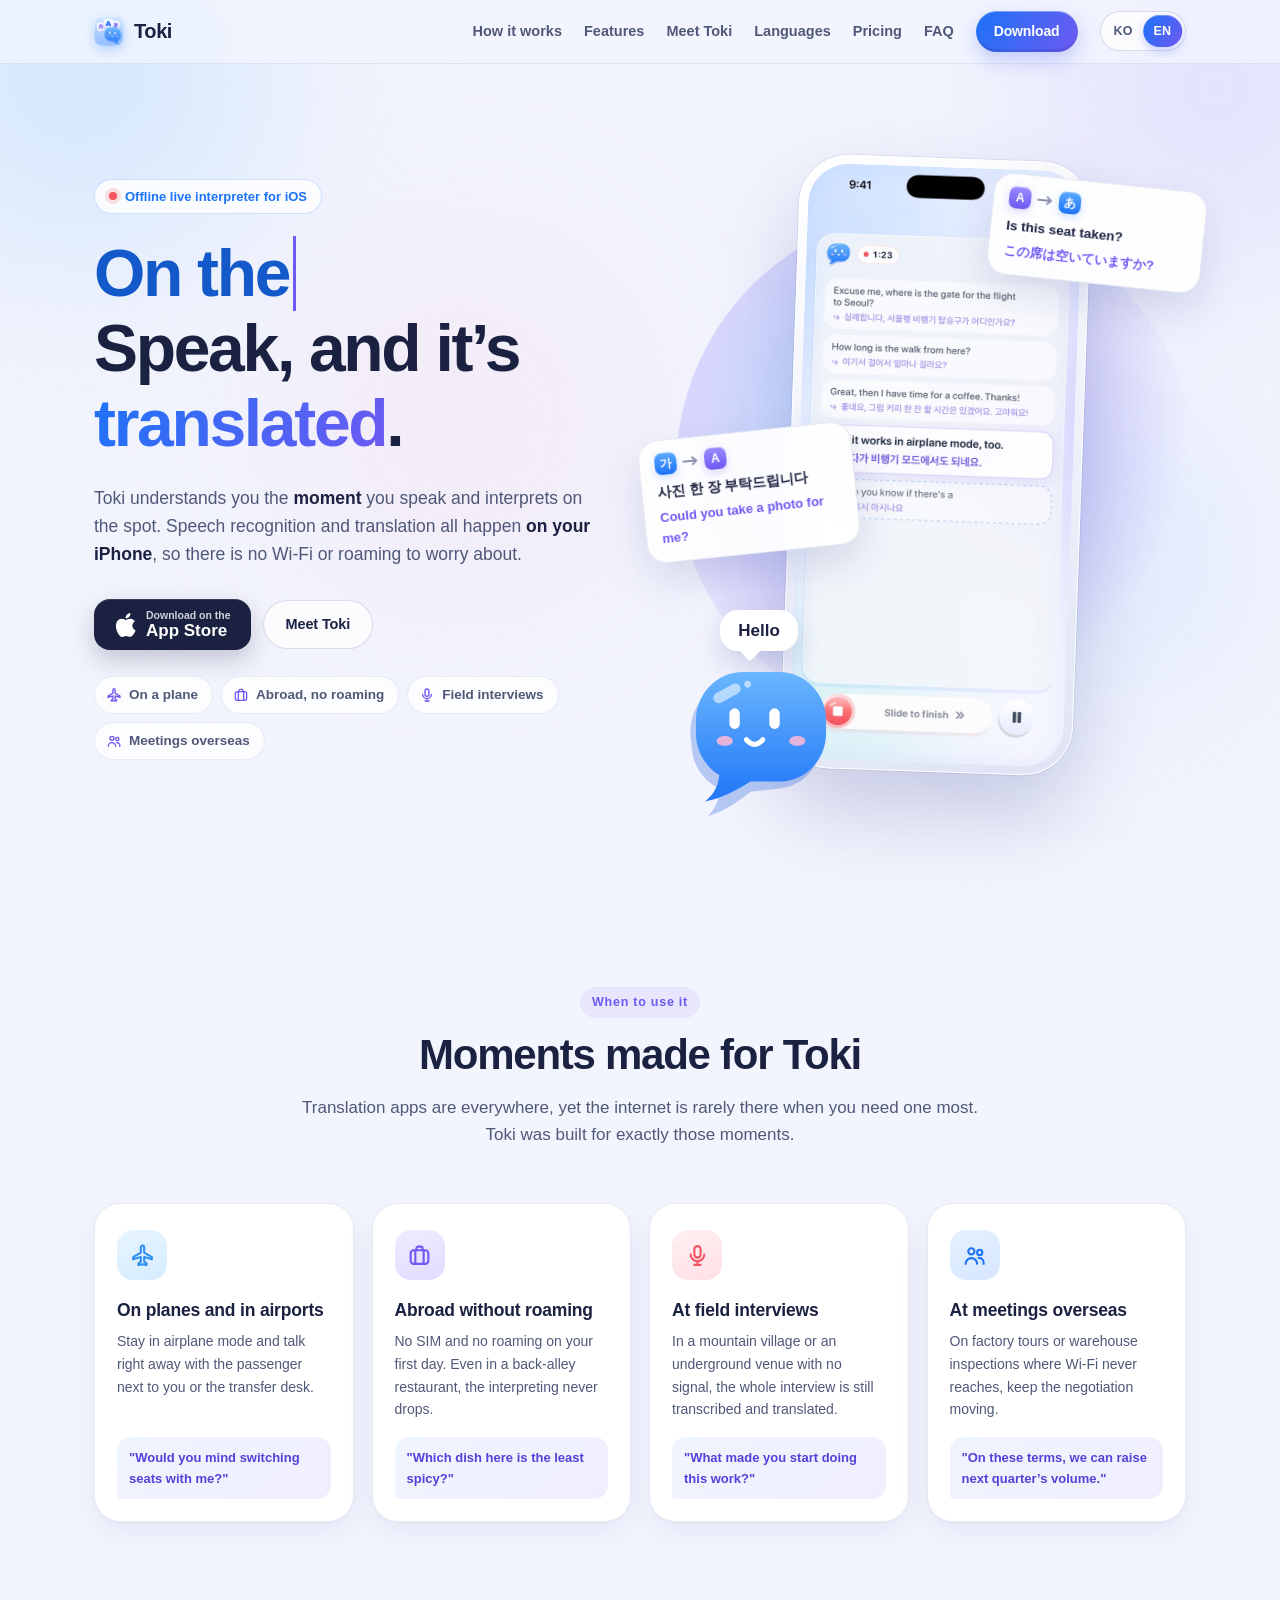
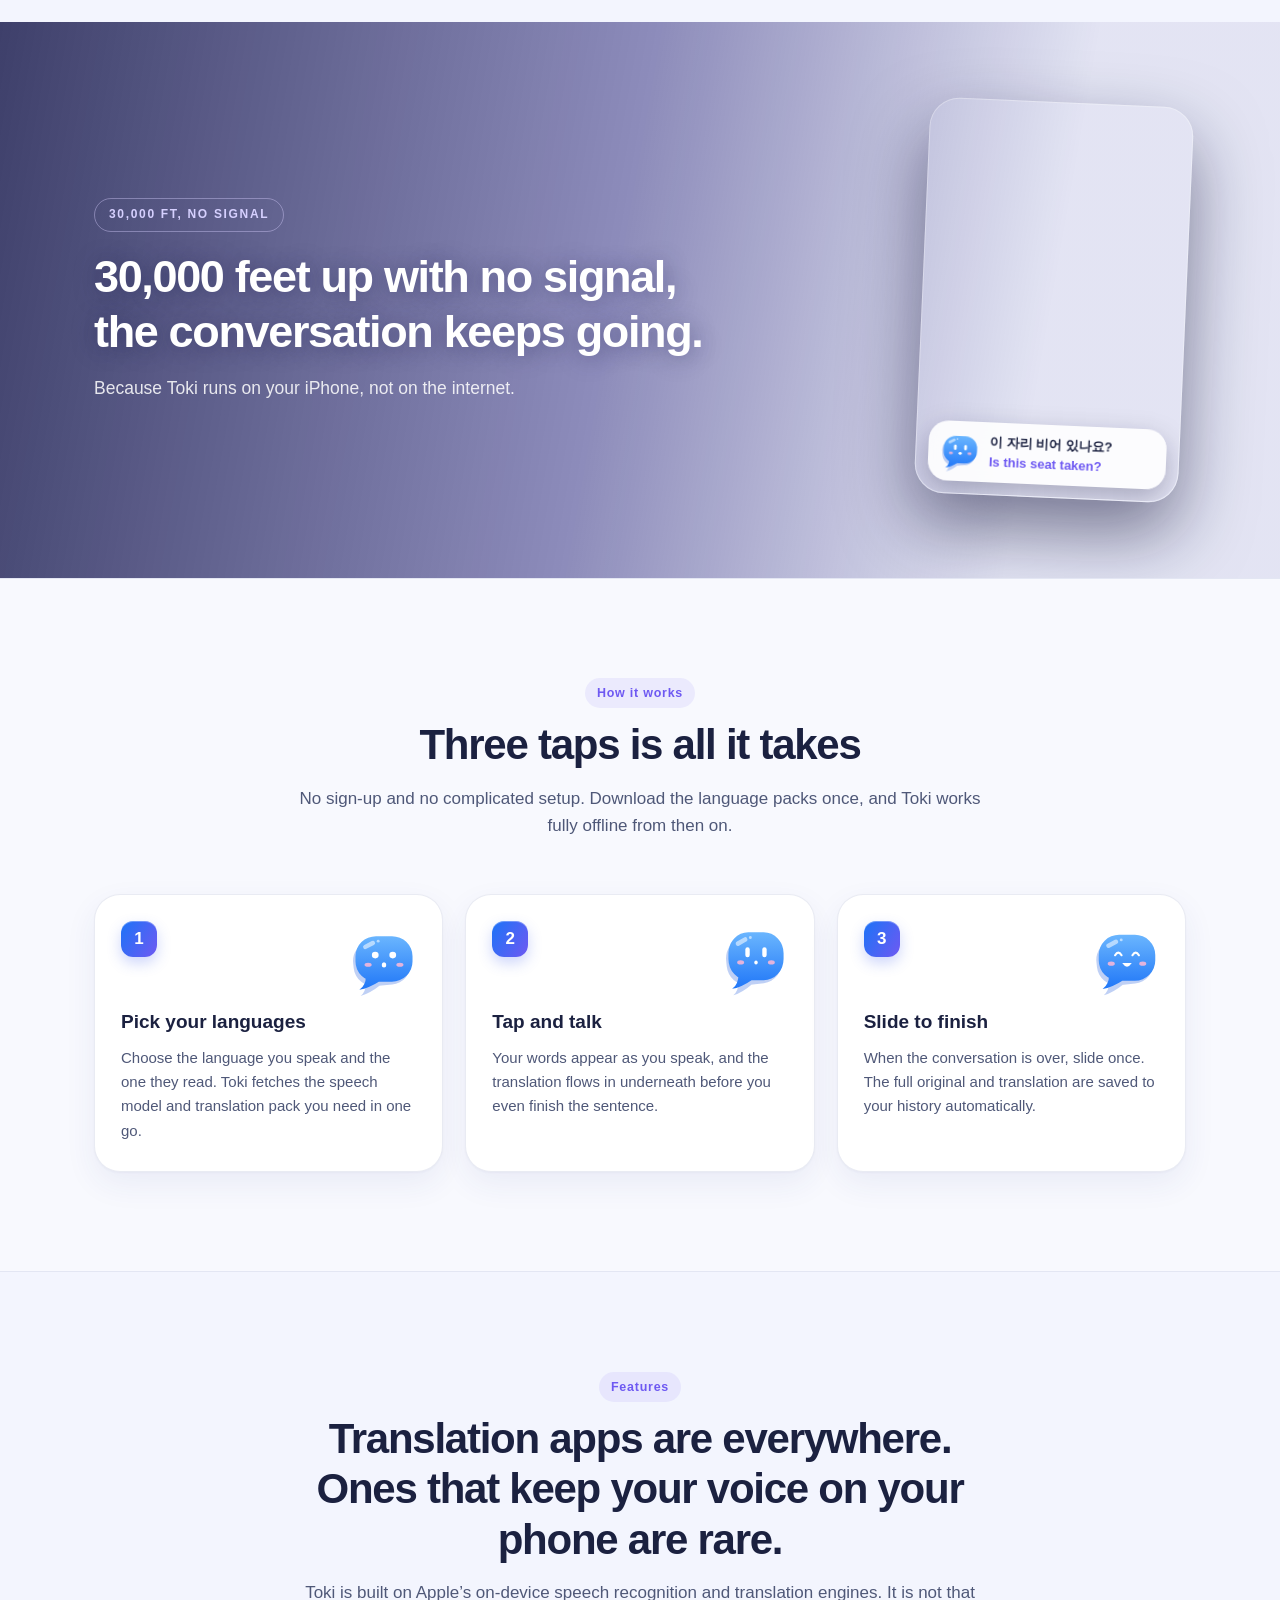
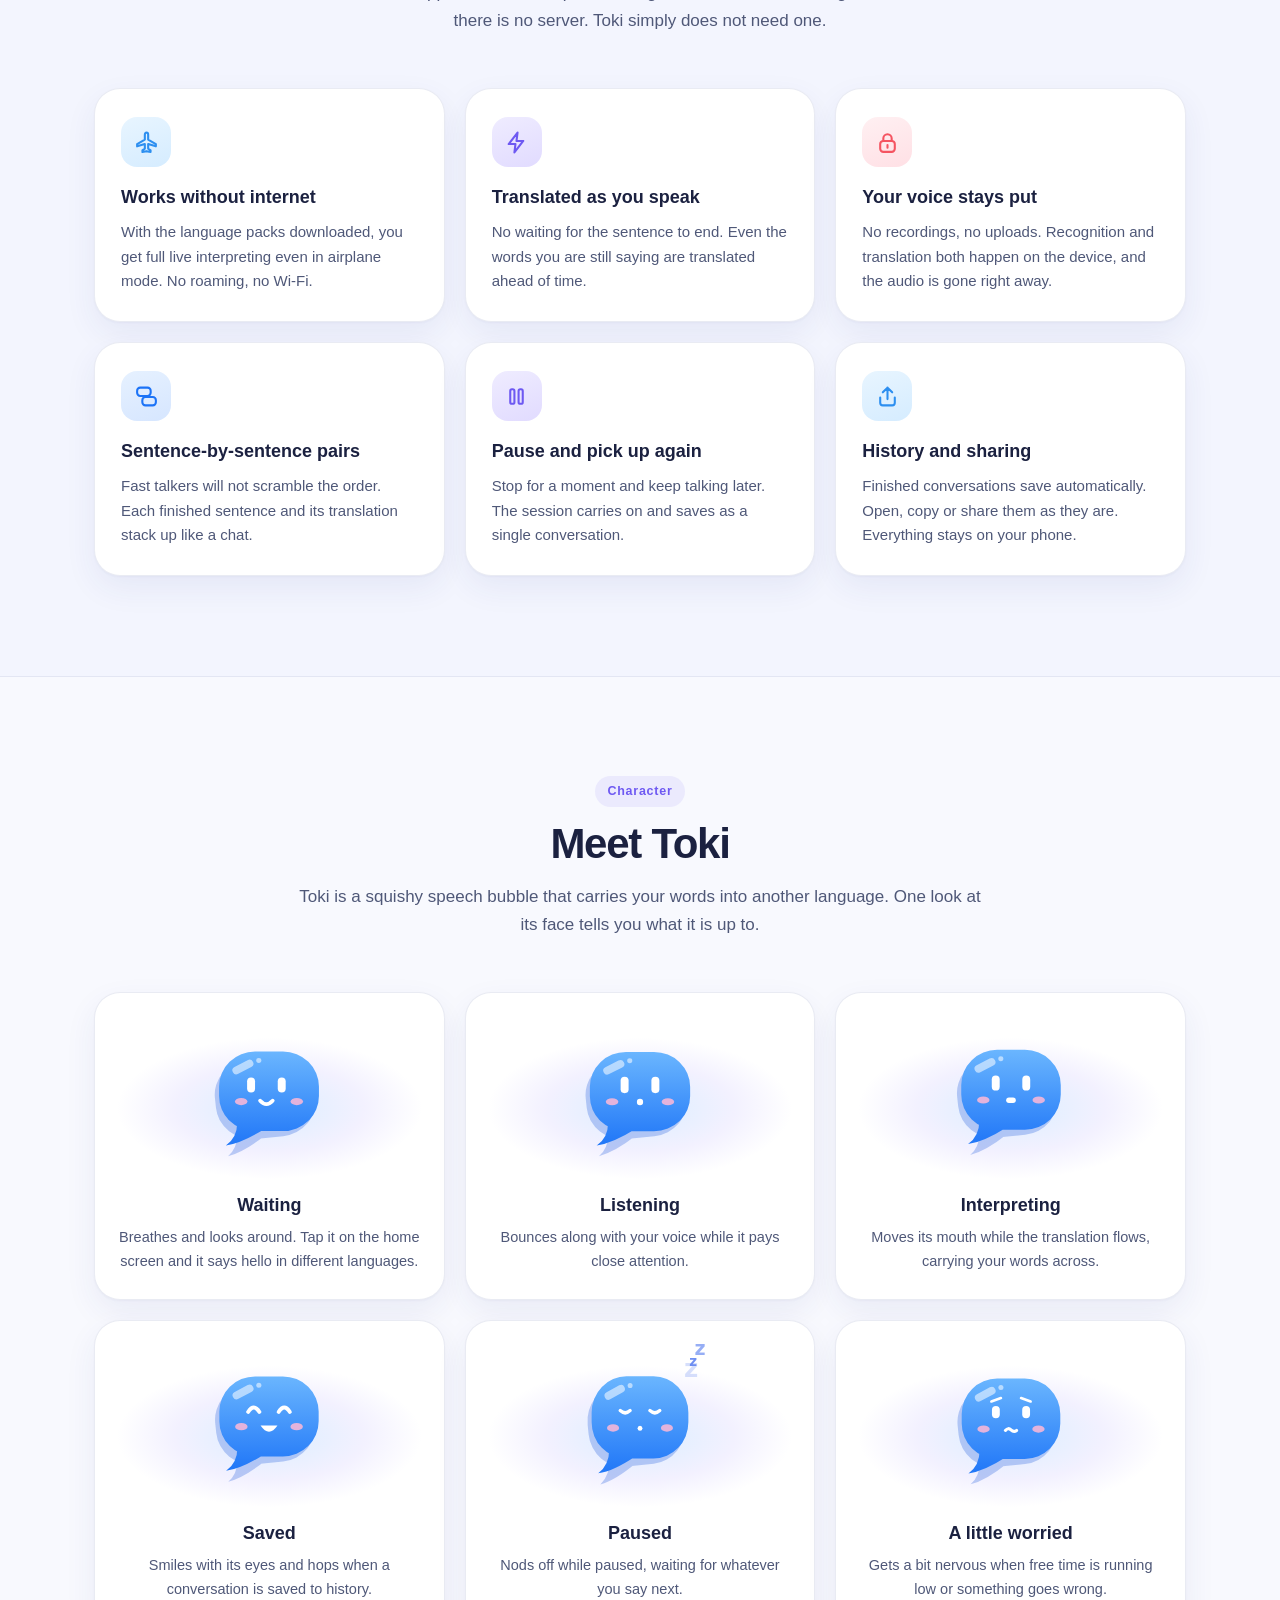
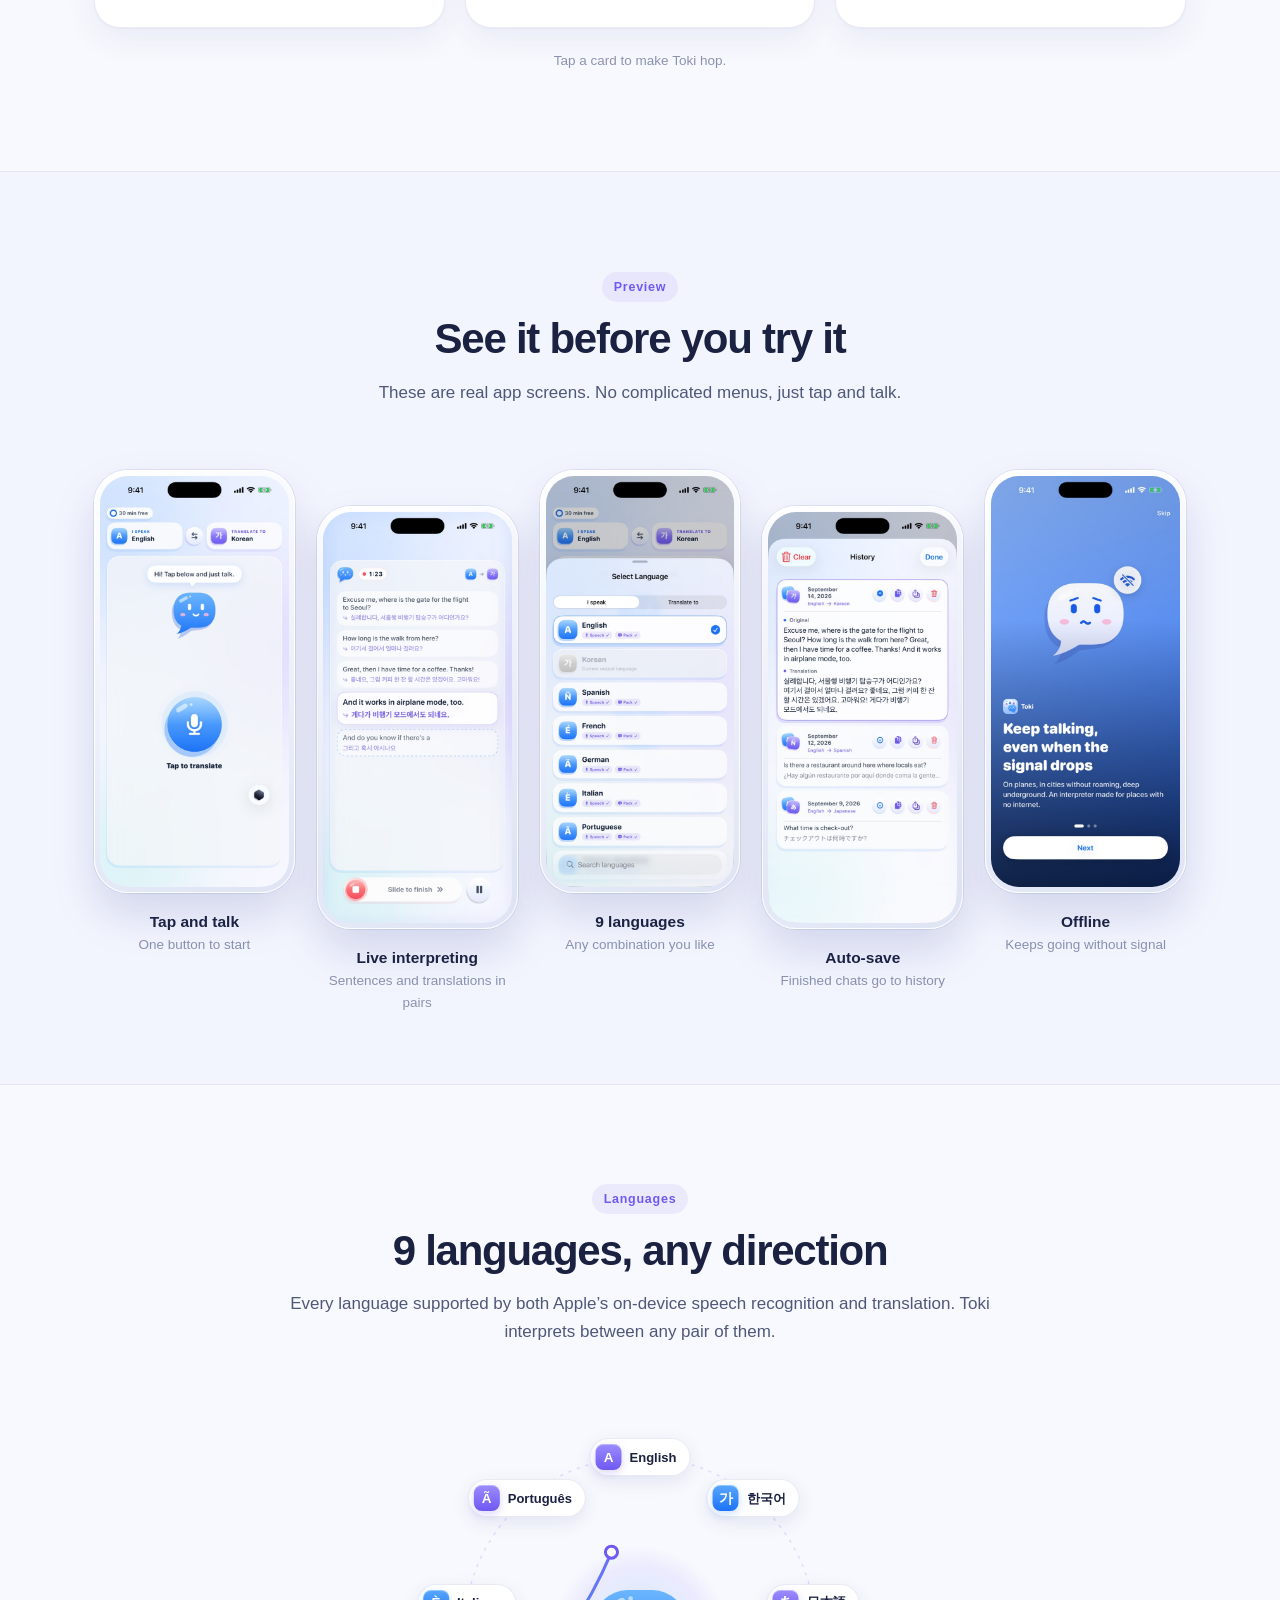
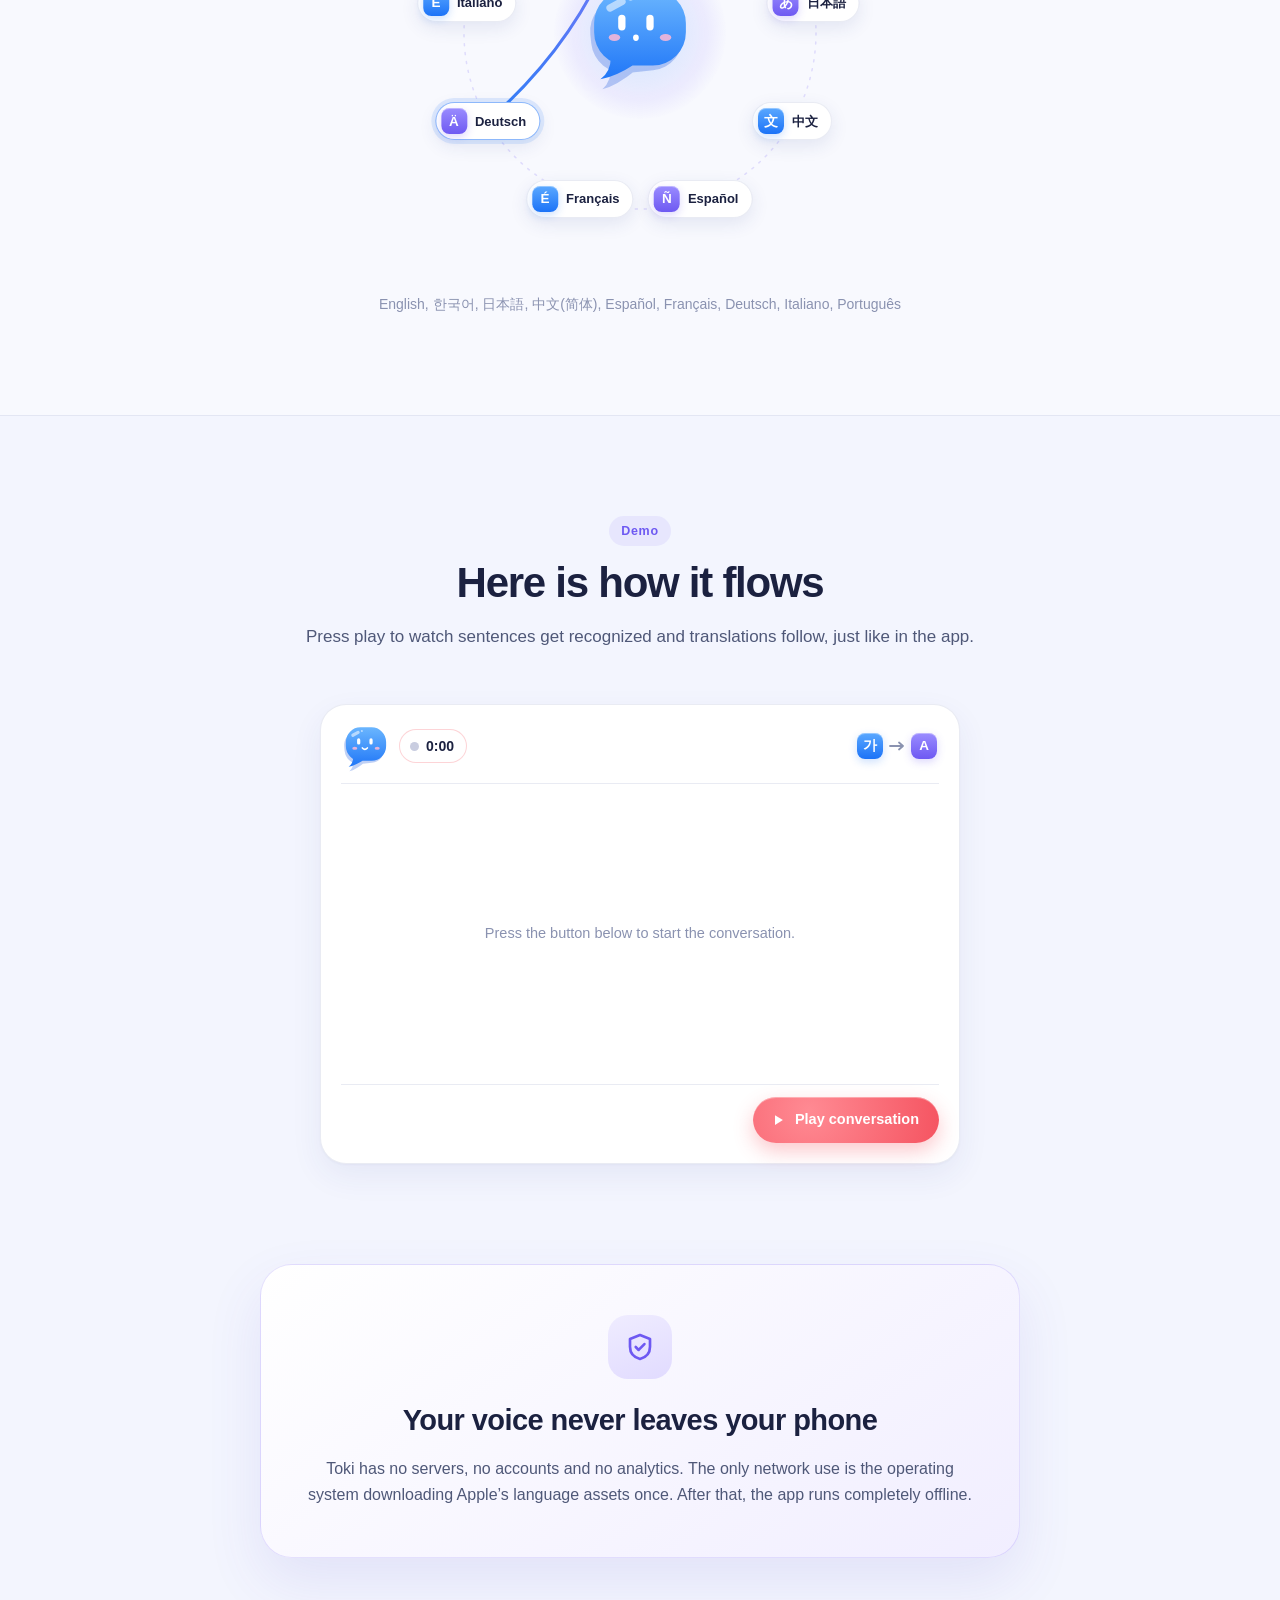
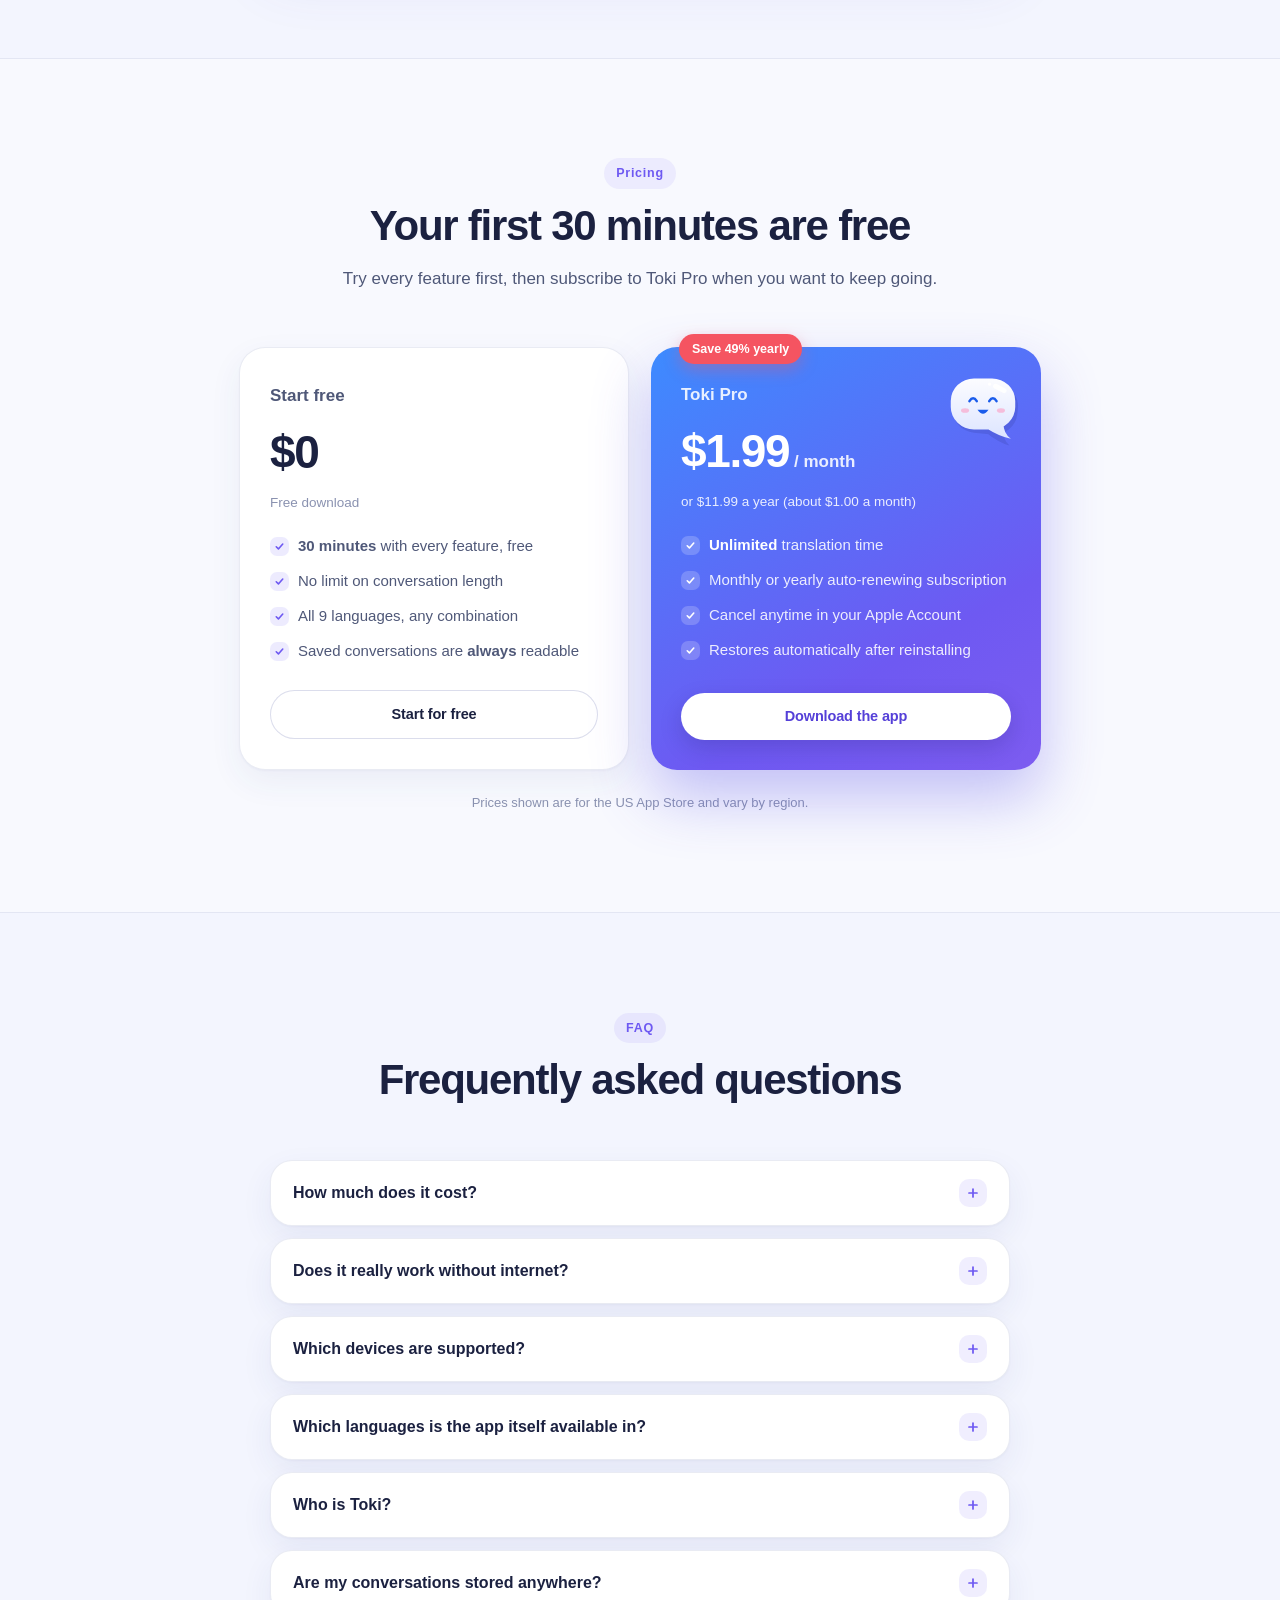
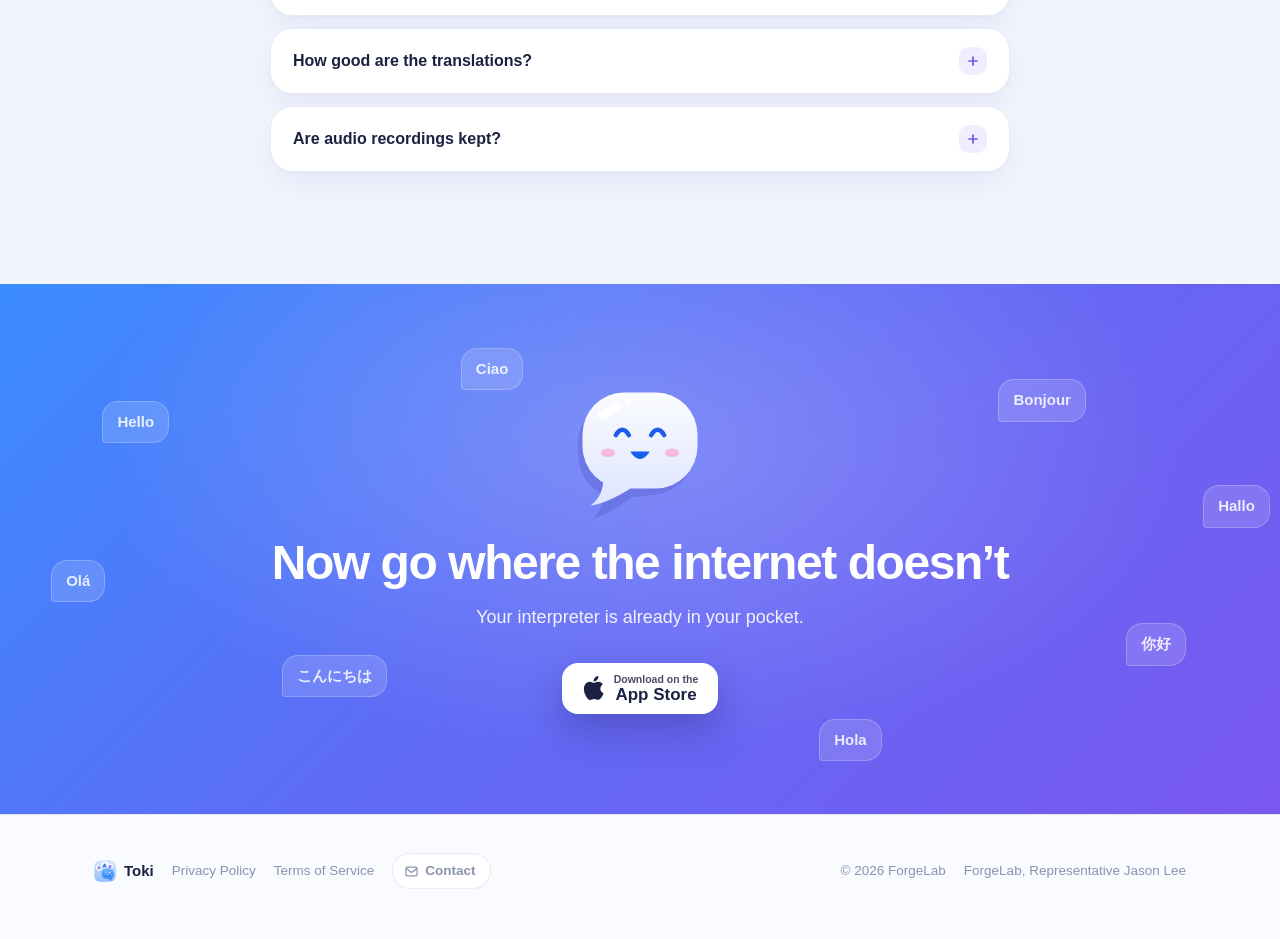
==== commit 68223bf5: "English OG image and an English share link og-en.jpg carries the English headline with the new icon " ====
--- a/docs/index.html
+++ b/docs/index.html
@@ -23,6 +23,8 @@
 <meta property="og:title" content="Toki 토키, 인터넷 없이 말하는 순간 통역" />
 <meta property="og:description" content="비행기 안에서도, 로밍 없는 여행지에서도. 100% 온디바이스 실시간 통역, 당신의 목소리는 폰 밖으로 나가지 않습니다." />
 <meta property="og:type" content="website" />
+<meta property="og:locale" content="ko_KR" />
+<meta property="og:locale:alternate" content="en_US" />
 <meta property="og:image" content="https://jsonpassion.github.io/offtalk-site/assets/img/og.jpg" />
 <meta property="og:image:width" content="1200" />
 <meta property="og:image:height" content="630" />
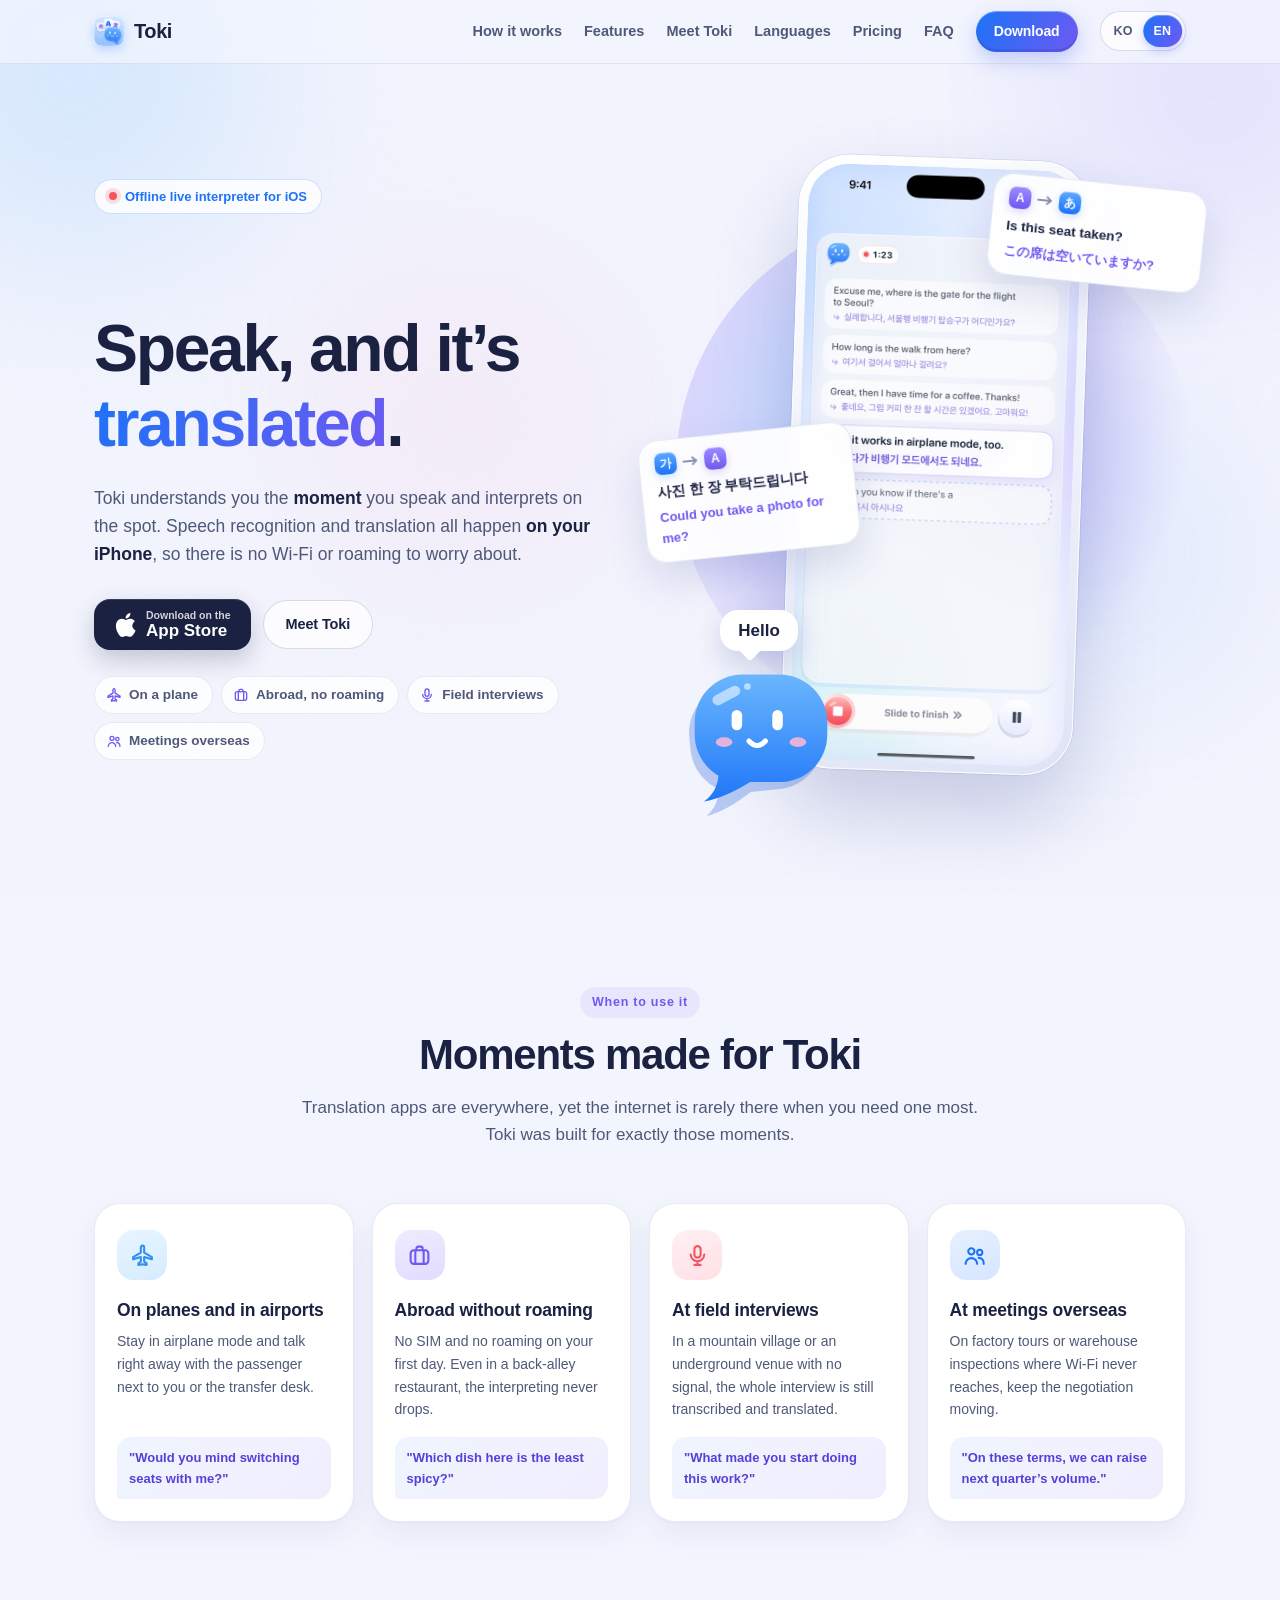
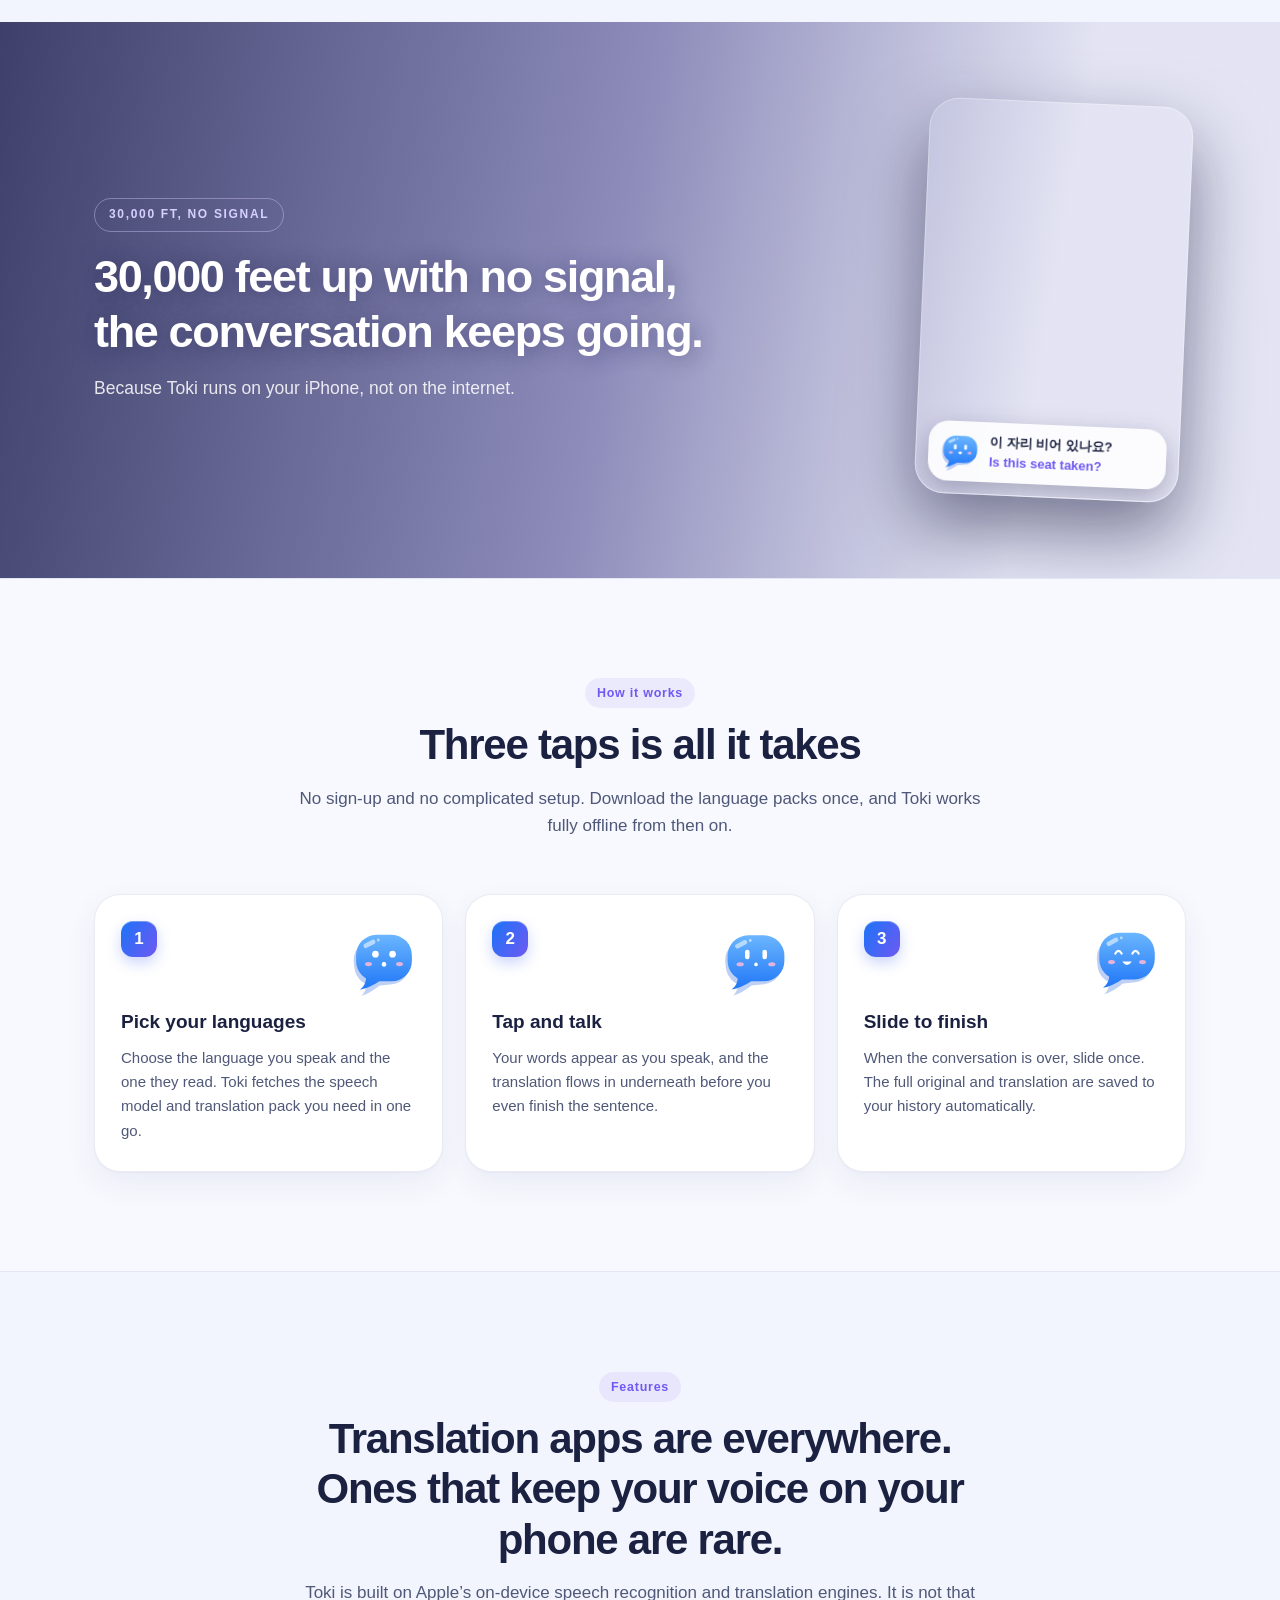
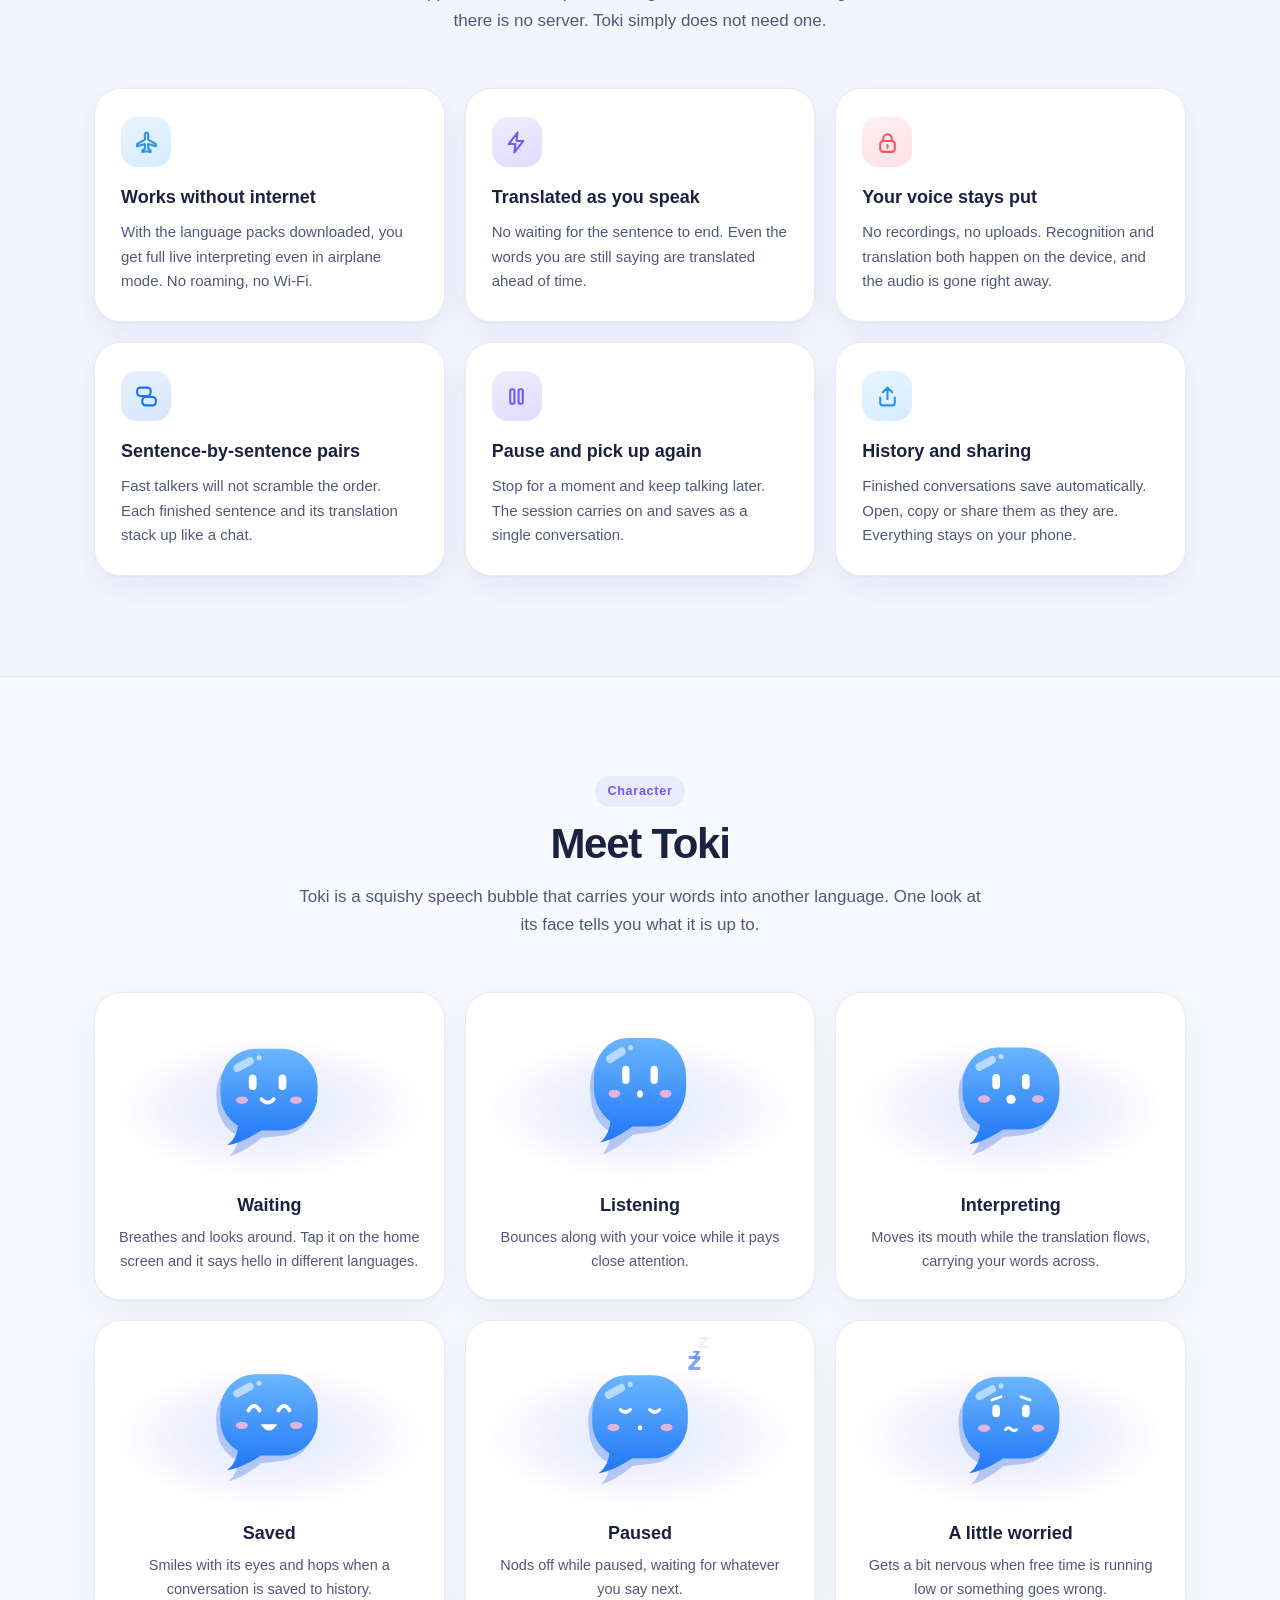
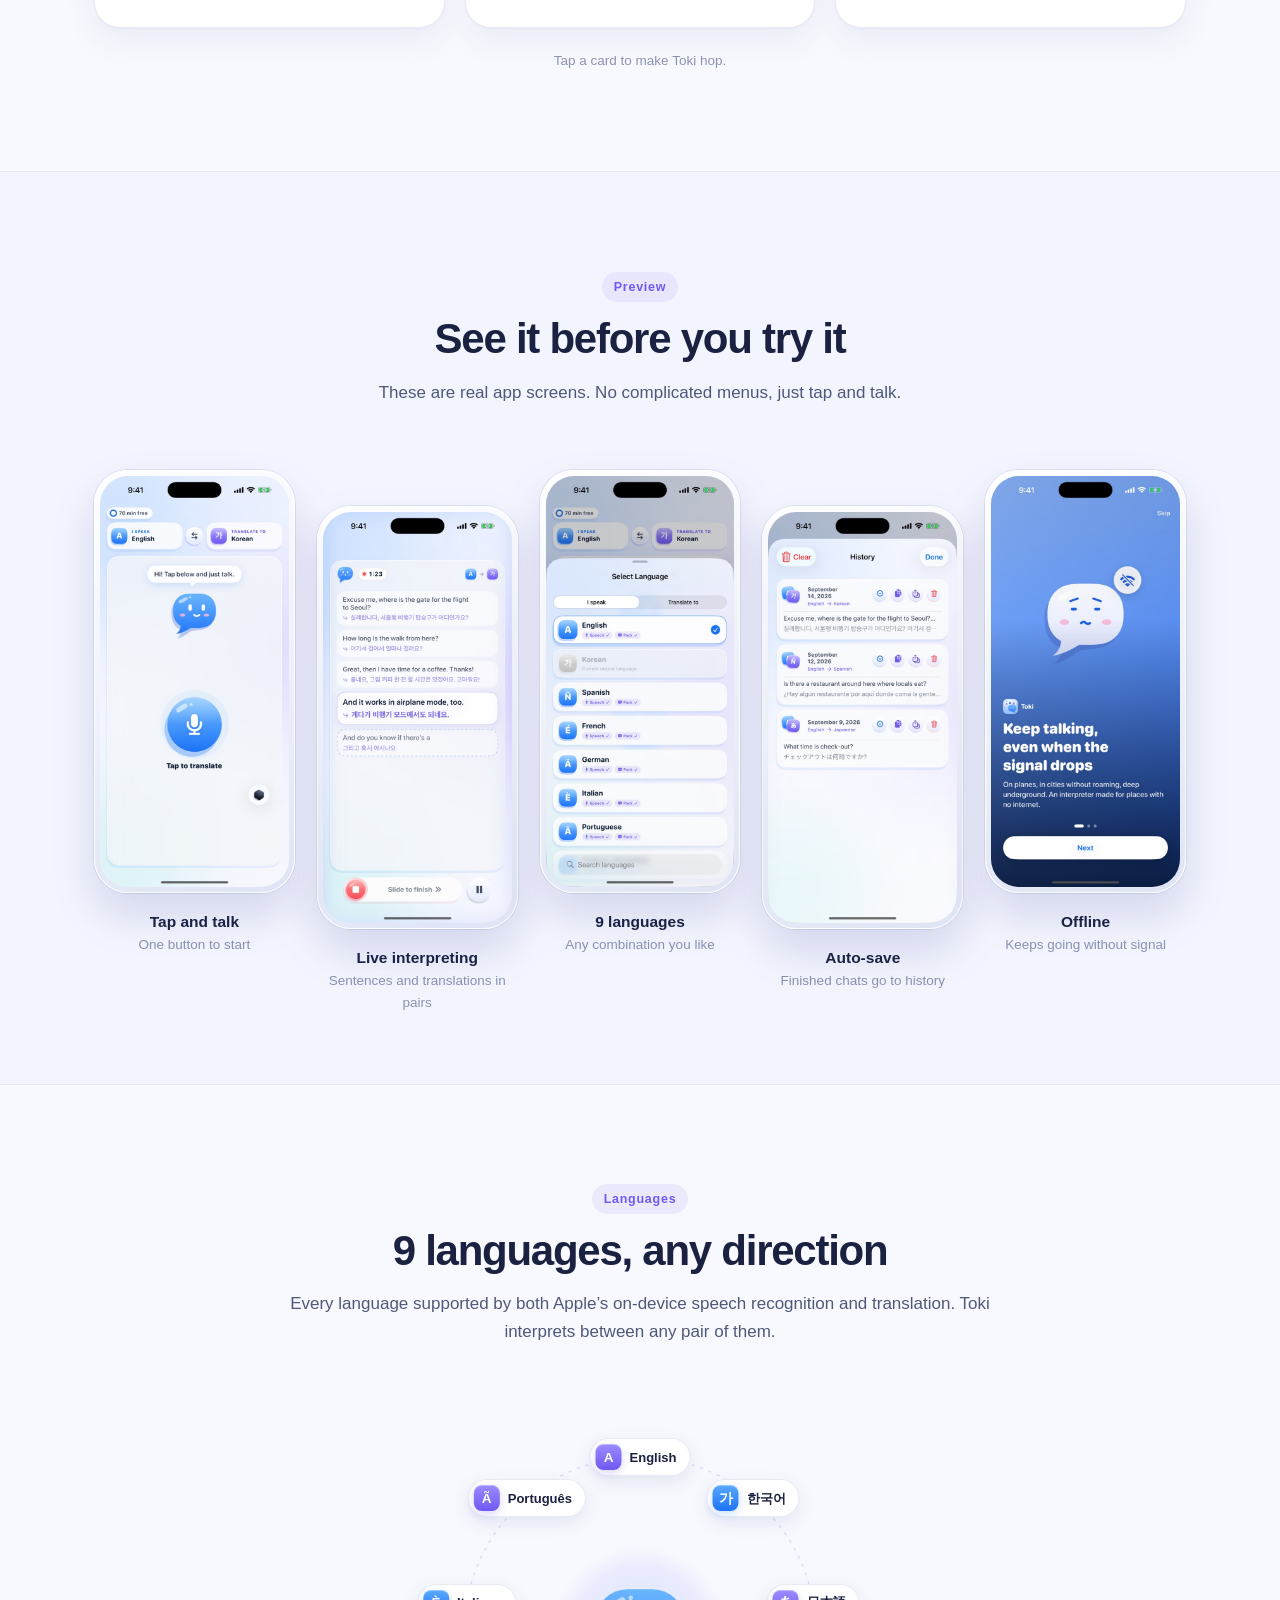
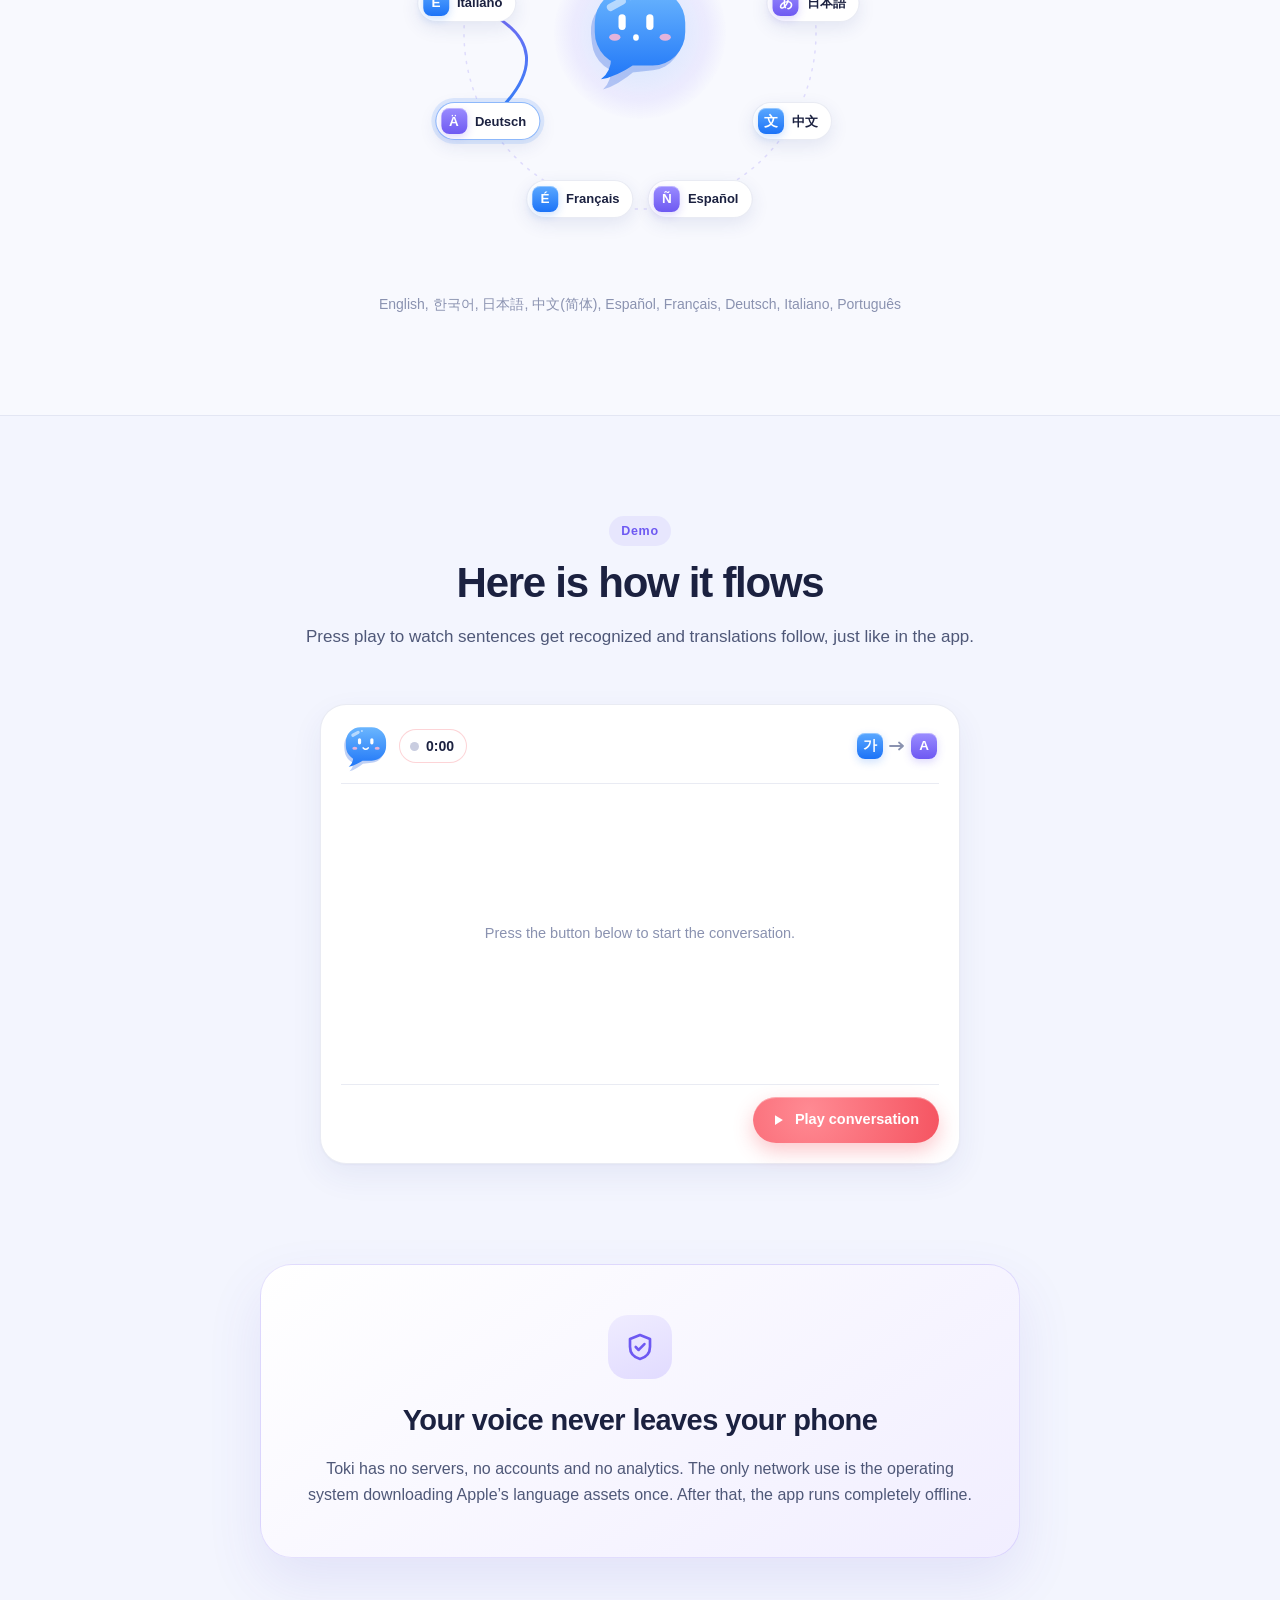
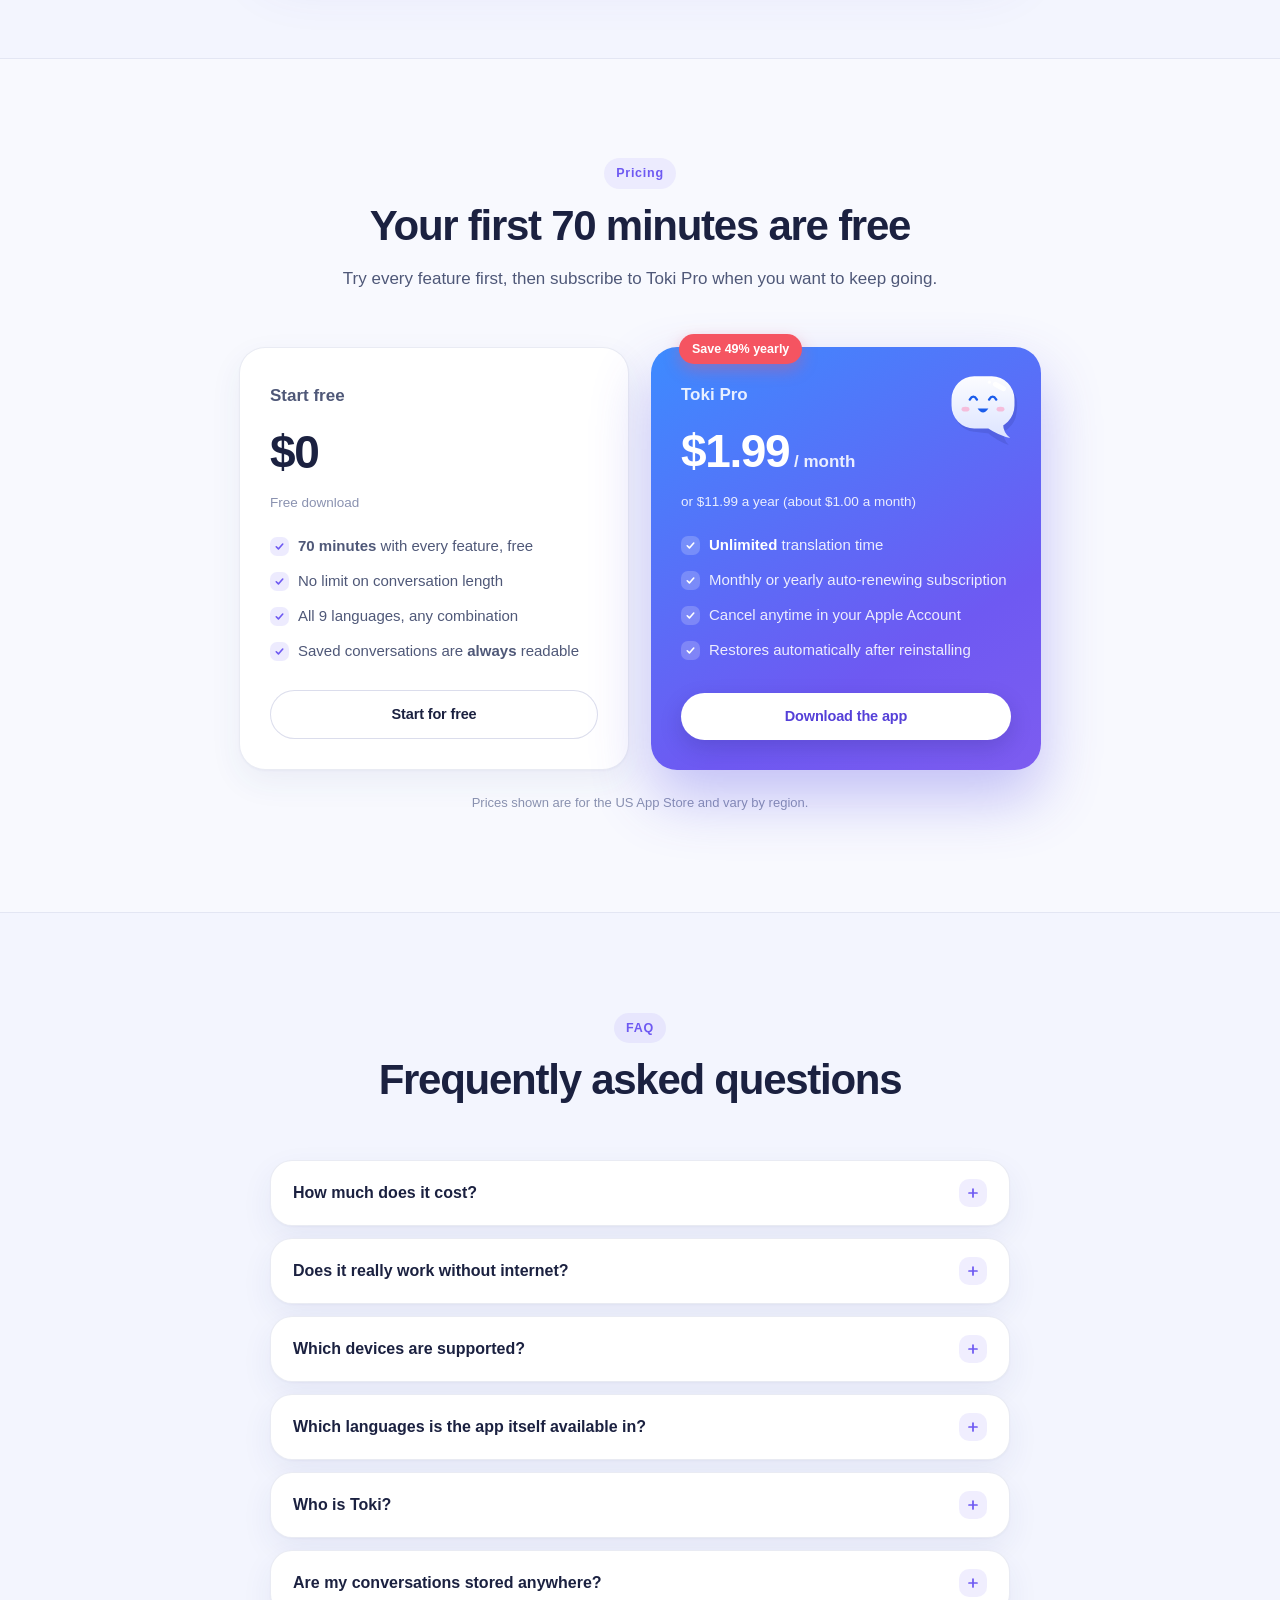
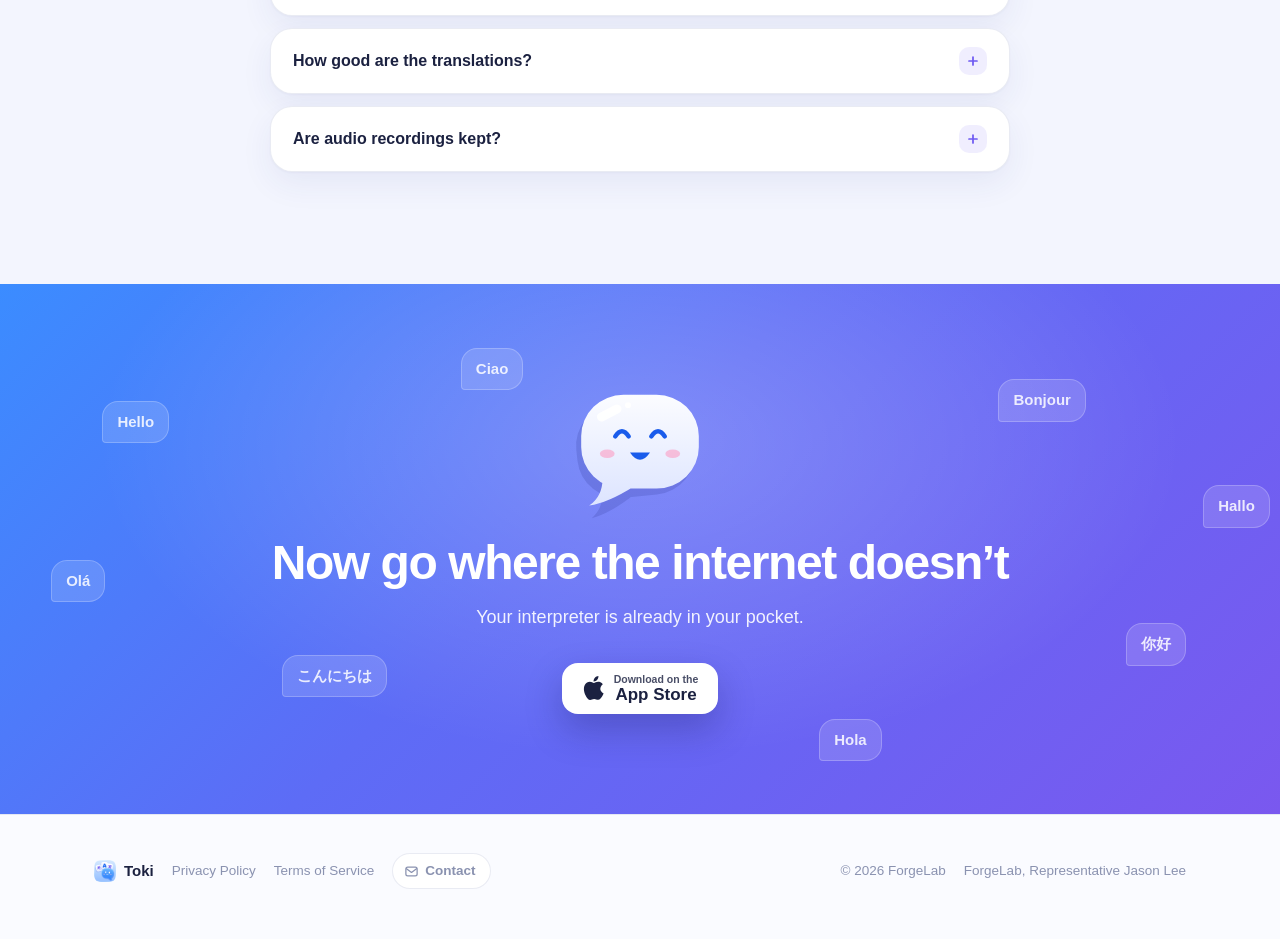
==== commit d3e3599d: "First 70 minutes free Pricing, FAQ and terms (Korean and English) now give 70 free minutes, once per" ====
--- a/docs/index.html
+++ b/docs/index.html
@@ -407,7 +407,7 @@
   <div class="wrap">
     <div class="sec-head" data-reveal="rise">
       <span class="eyebrow" data-i18n="pricing.eyebrow">가격</span>
-      <h2 data-i18n="pricing.h2">처음 30분은 무료입니다</h2>
+      <h2 data-i18n="pricing.h2">처음 70분은 무료입니다</h2>
       <p data-i18n="pricing.p">모든 기능을 먼저 써보고, 계속 쓰고 싶을 때 Toki Pro를 구독하면 됩니다.</p>
     </div>
     <div class="pricing">
@@ -416,7 +416,7 @@
         <div class="price" data-i18n="free.amount">₩0</div>
         <div class="price-note" data-i18n="free.note">다운로드 무료</div>
         <ul>
-          <li data-i18n="free.li1">처음 <strong>30분</strong>은 모든 기능 무료</li>
+          <li data-i18n="free.li1">처음 <strong>70분</strong>은 모든 기능 무료</li>
           <li data-i18n="free.li2">대화 길이 제한 없이 그대로</li>
           <li data-i18n="free.li3">9개 언어 전부, 어떤 조합이든</li>
           <li data-i18n="free.li4">저장한 대화는 <strong>언제나</strong> 열람</li>
@@ -449,7 +449,7 @@
     <div class="faq">
       <details>
         <summary data-i18n="faq.q1">얼마인가요?</summary>
-        <p data-i18n="faq.a1">다운로드는 무료이고, 처음 30분은 모든 기능을 제한 없이 써보실 수 있습니다. 계속 쓰시려면 <strong>Toki Pro</strong>를 구독하시면 됩니다. 월 2,900원 또는 연 19,000원(월 1,583원꼴, 45% 절약)이며, 설정의 Apple 계정에서 언제든 해지할 수 있습니다. 구독하지 않아도 저장한 대화는 계속 보실 수 있습니다.</p>
+        <p data-i18n="faq.a1">다운로드는 무료이고, 처음 70분은 모든 기능을 제한 없이 써보실 수 있습니다. 무료 시간은 기기당 한 번 제공되며, 앱을 다시 설치해도 초기화되지 않습니다. 계속 쓰시려면 <strong>Toki Pro</strong>를 구독하시면 됩니다. 월 2,900원 또는 연 19,000원(월 1,583원꼴, 45% 절약)이며, 설정의 Apple 계정에서 언제든 해지할 수 있습니다. 구독하지 않아도 저장한 대화는 계속 보실 수 있습니다.</p>
       </details>
       <details>
         <summary data-i18n="faq.q2">정말 인터넷 없이 되나요?</summary>
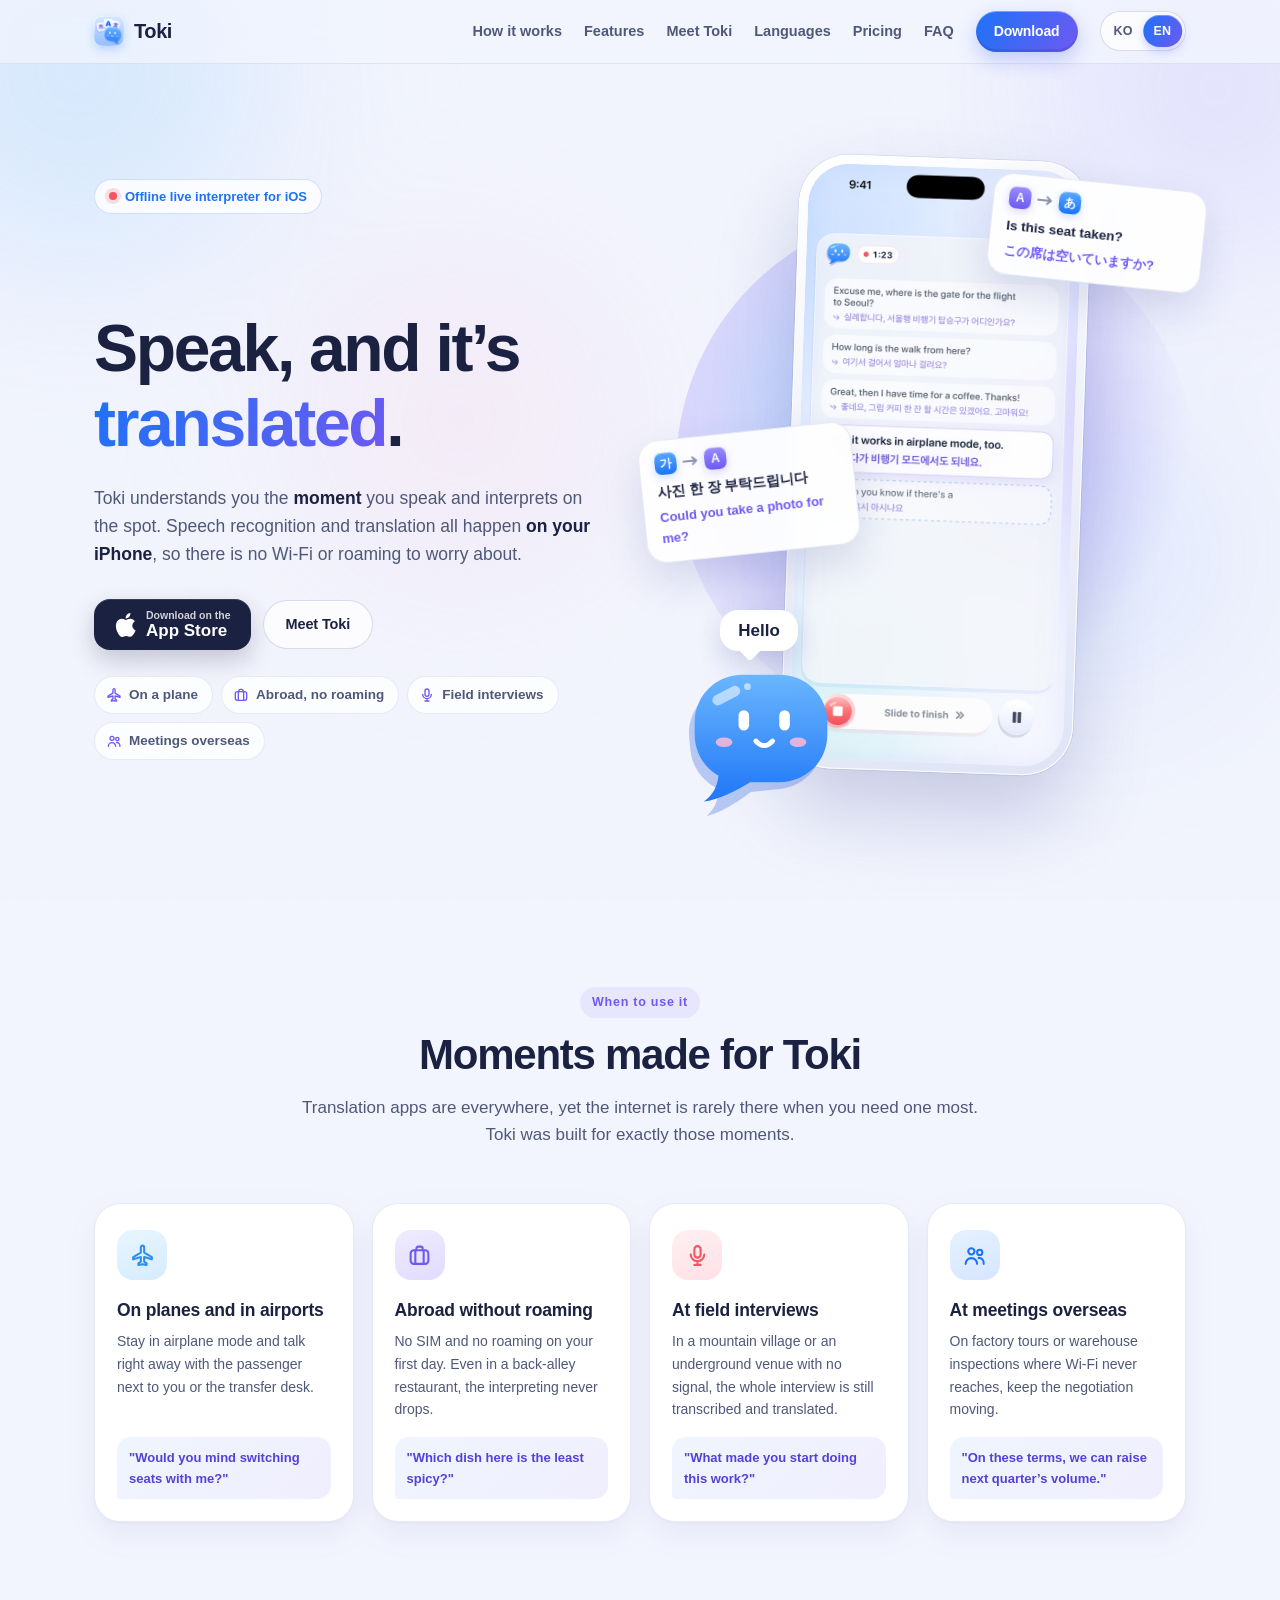
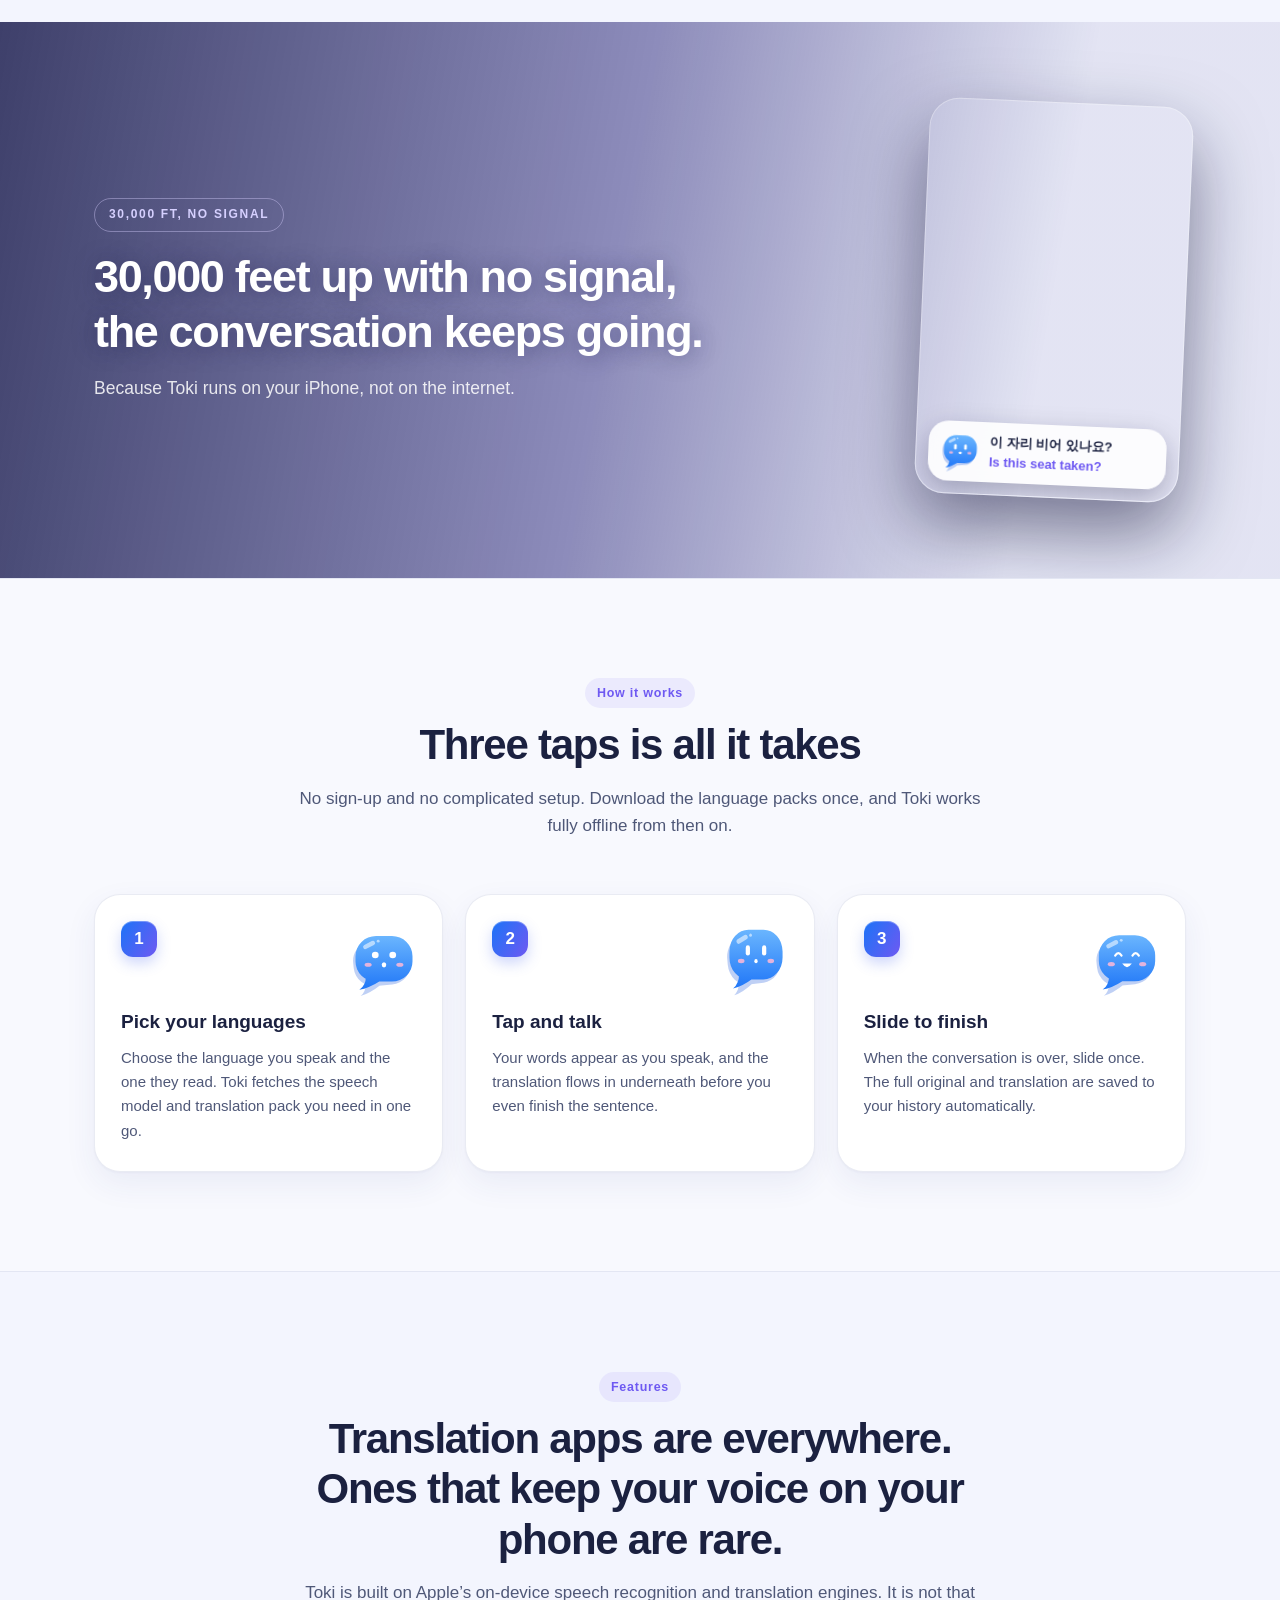
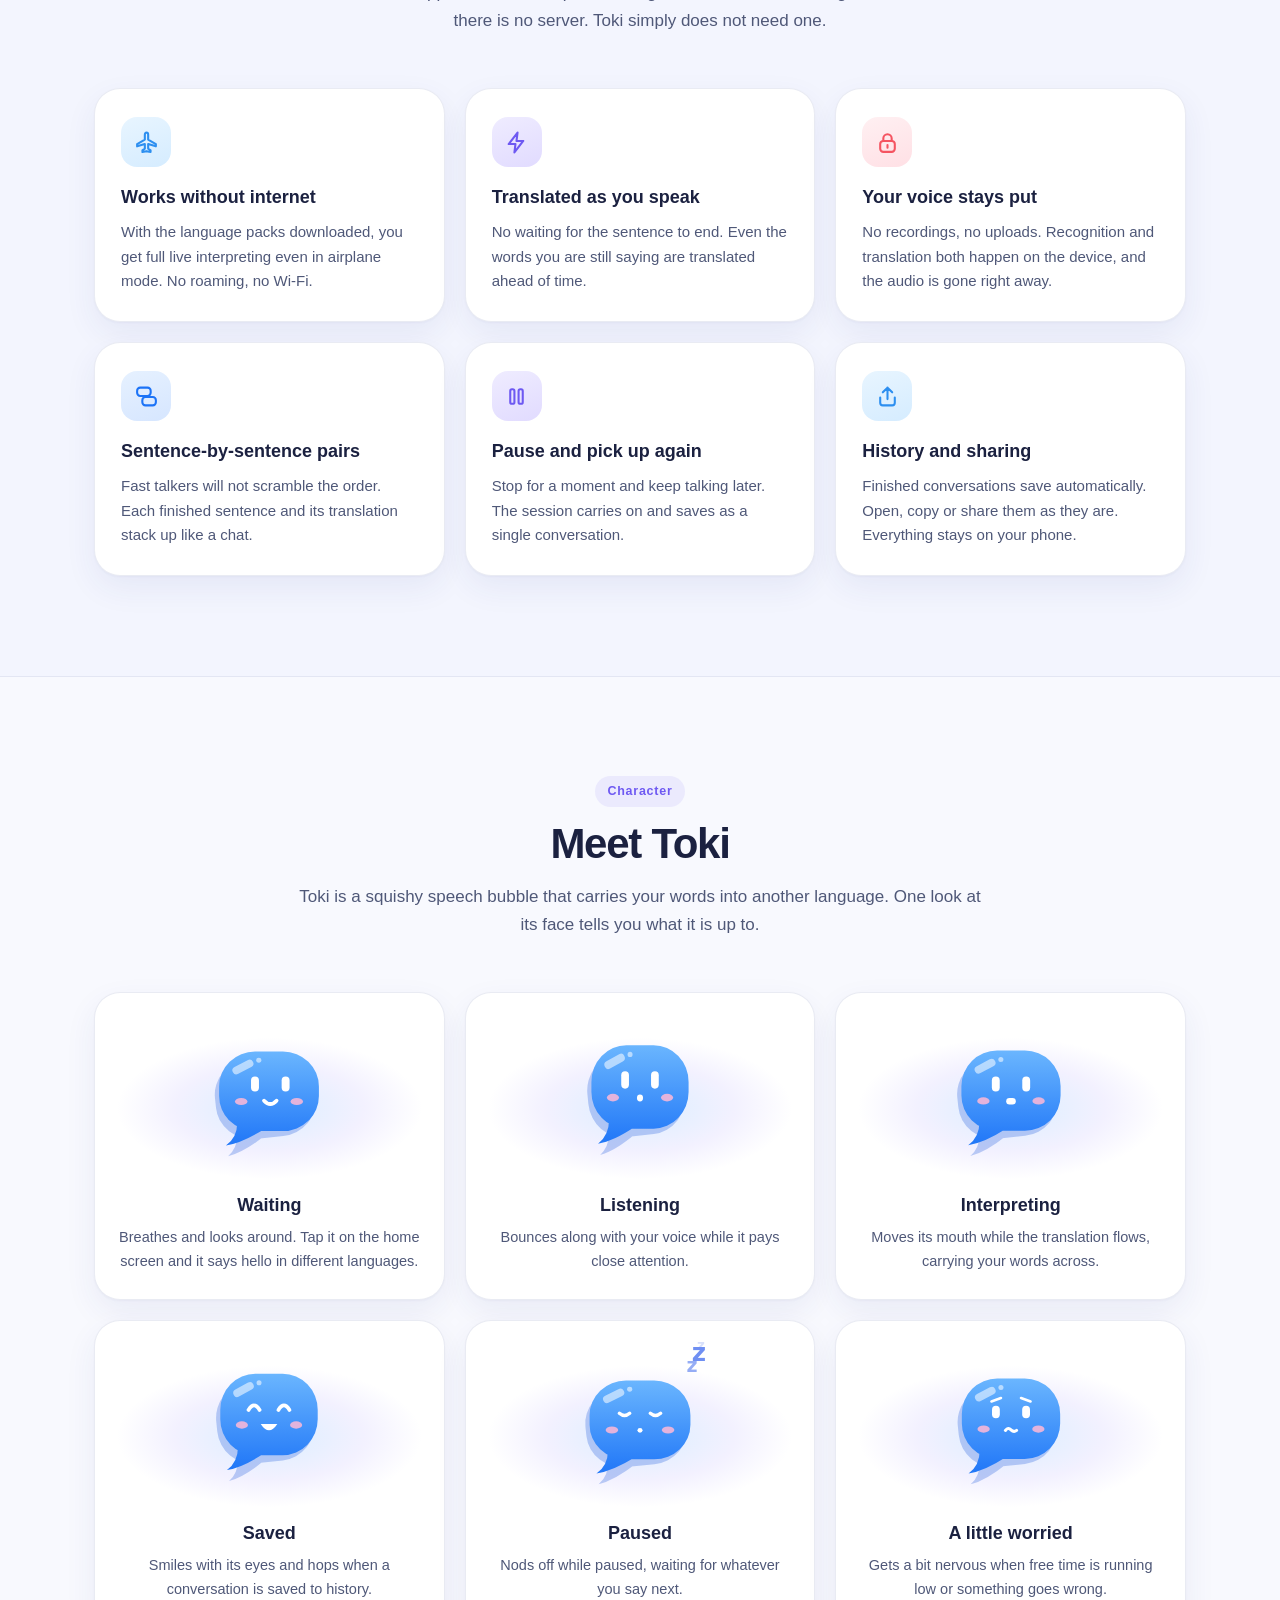
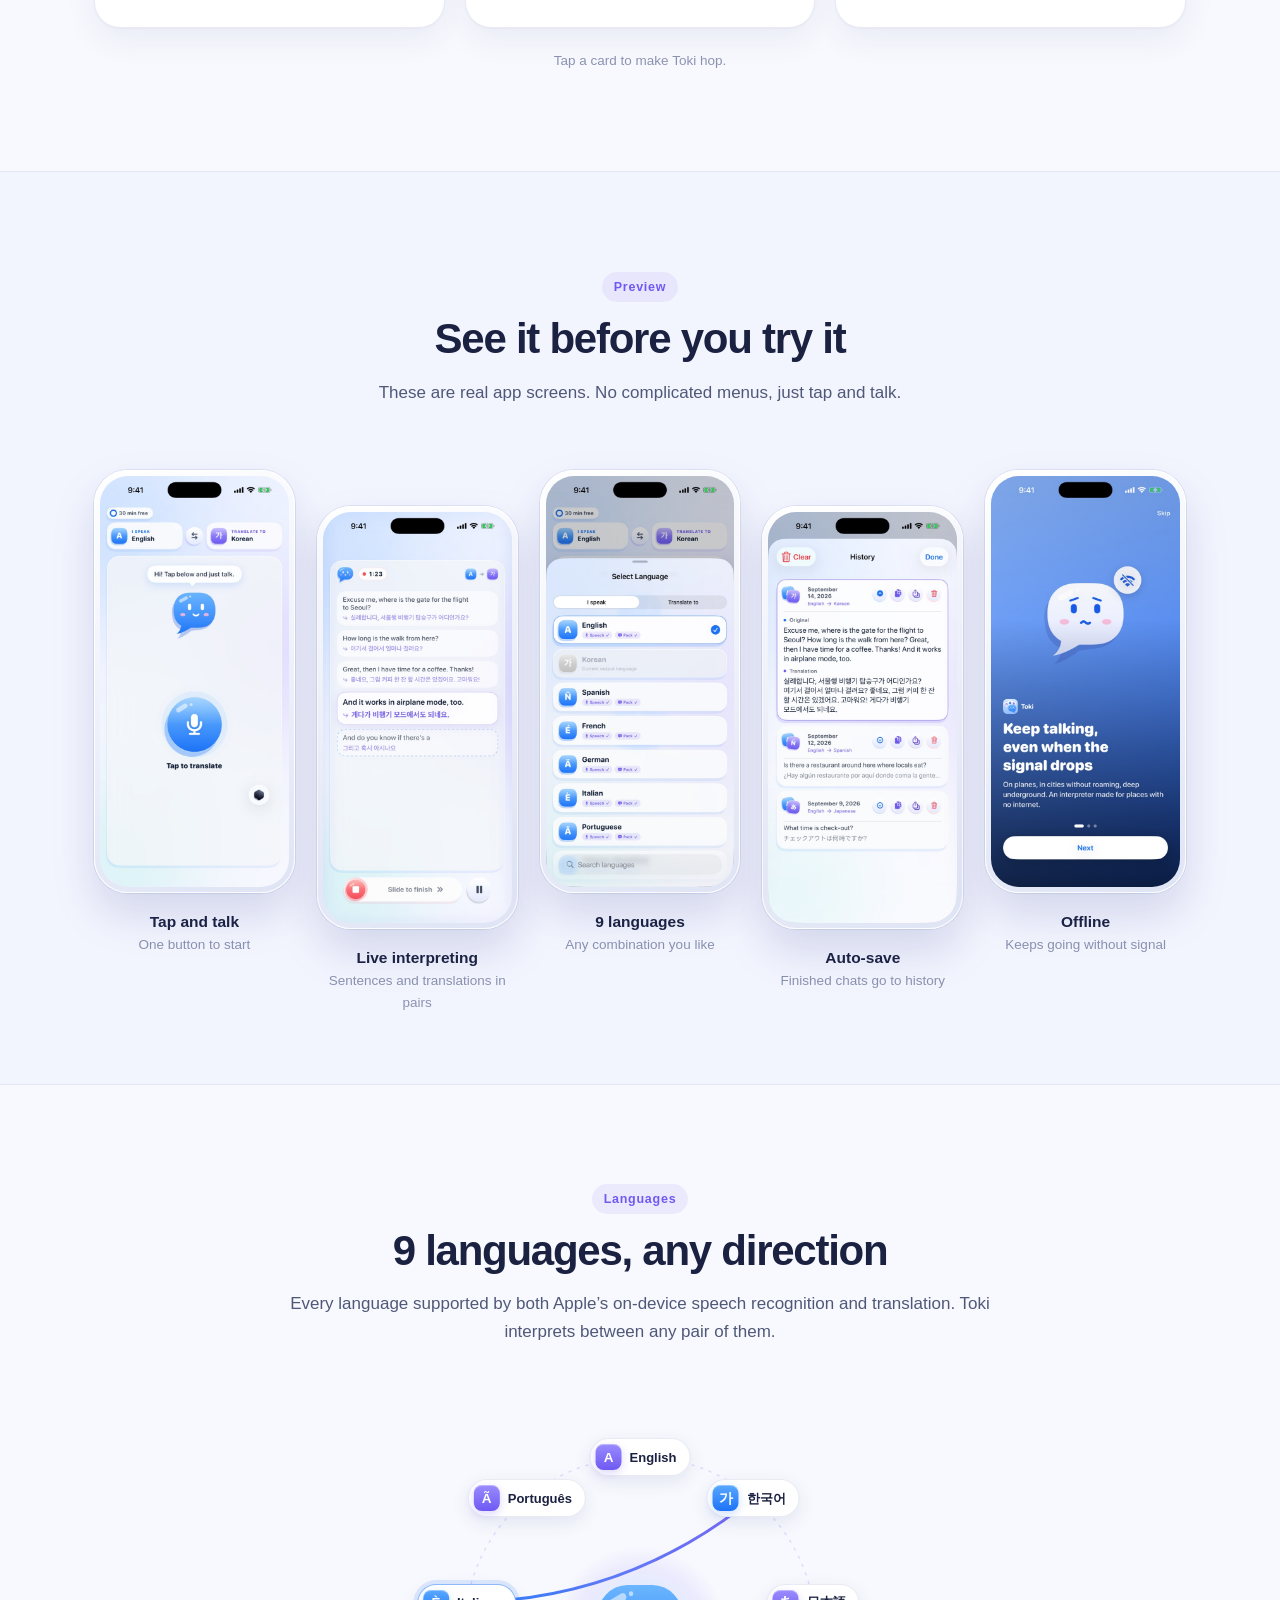
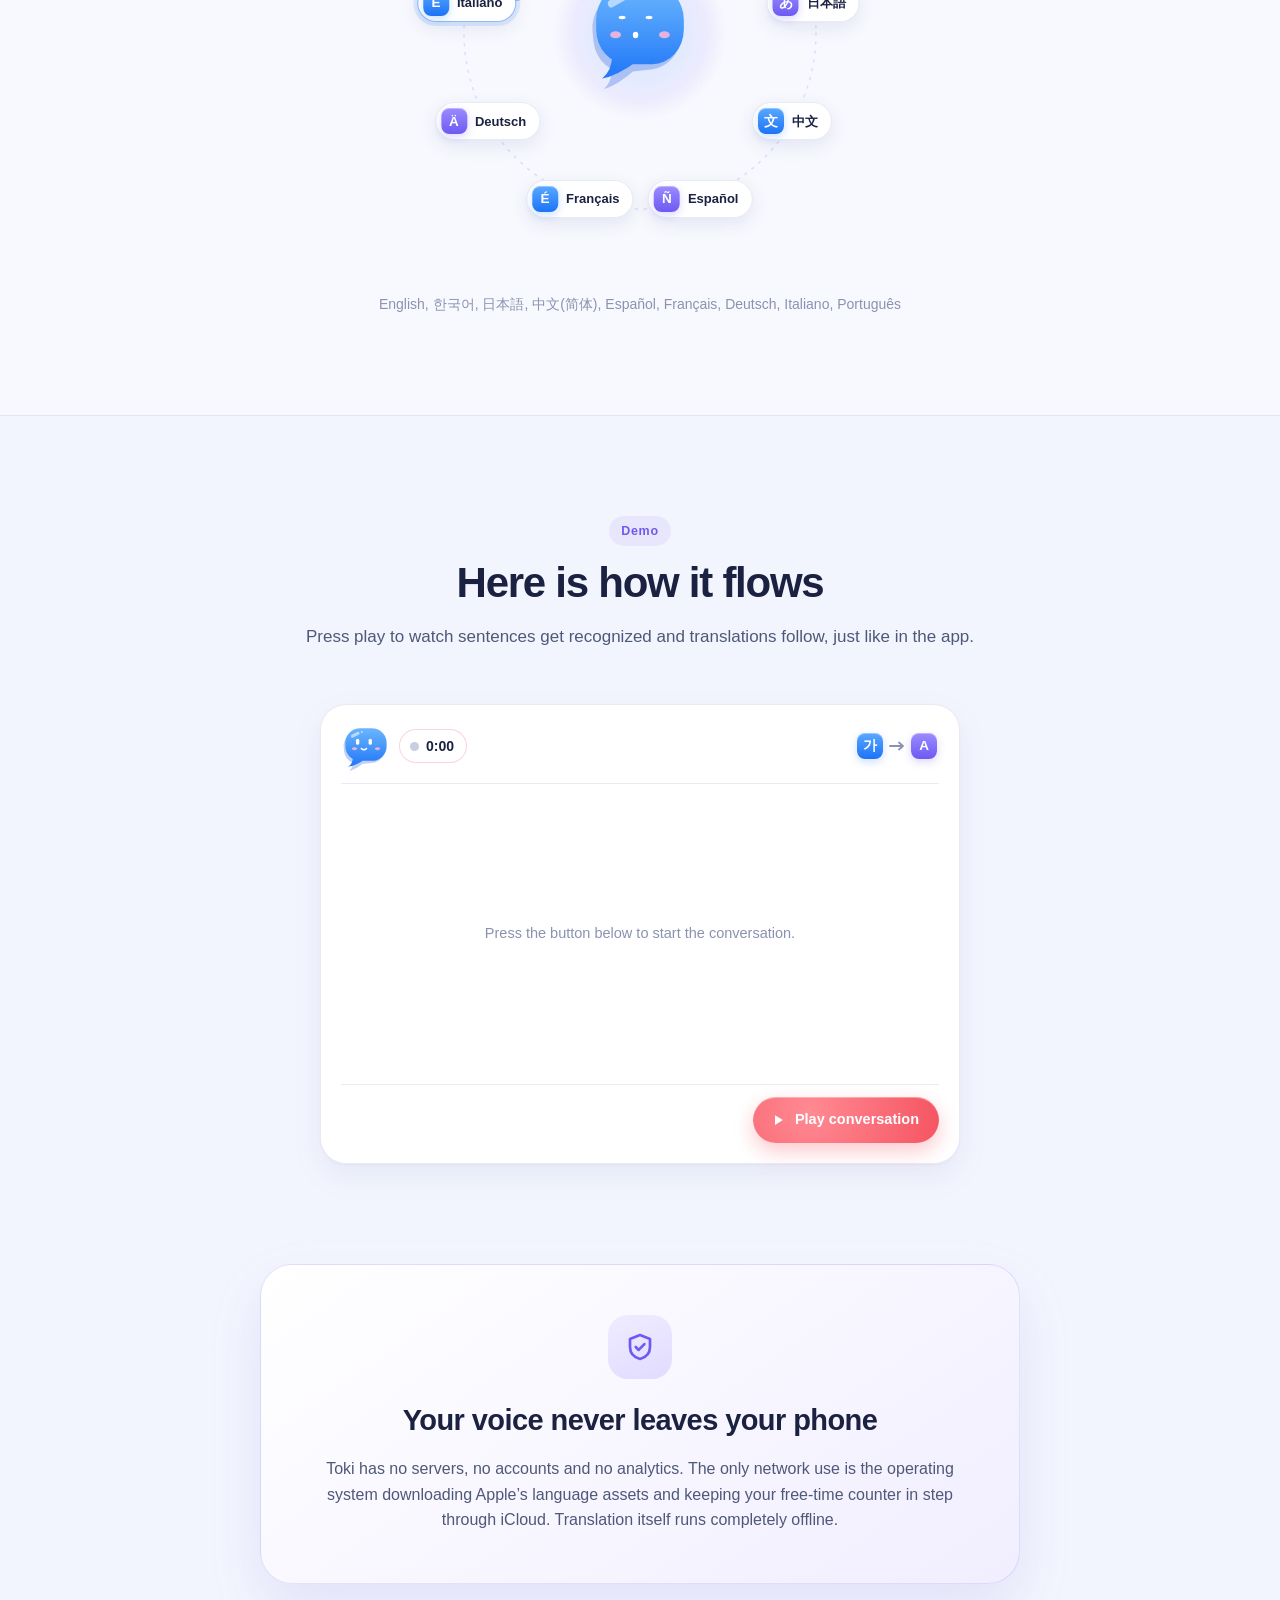
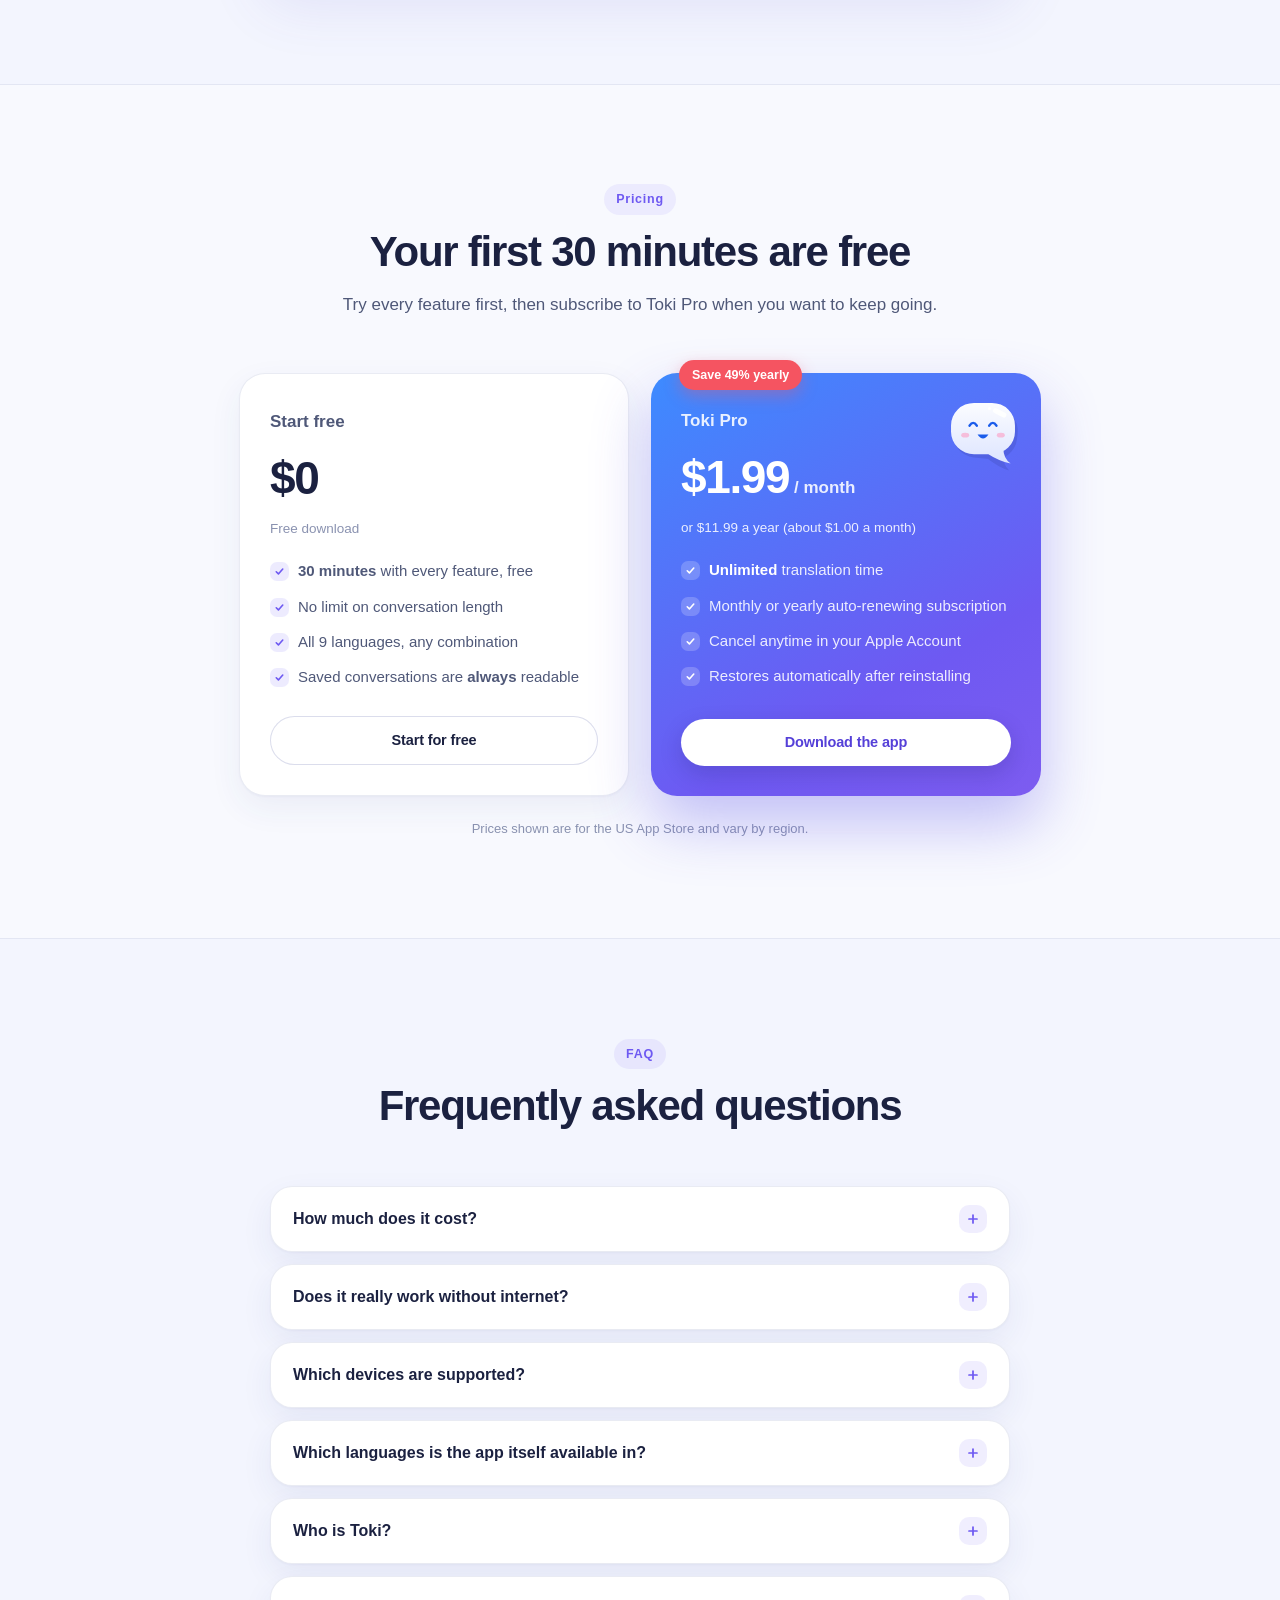
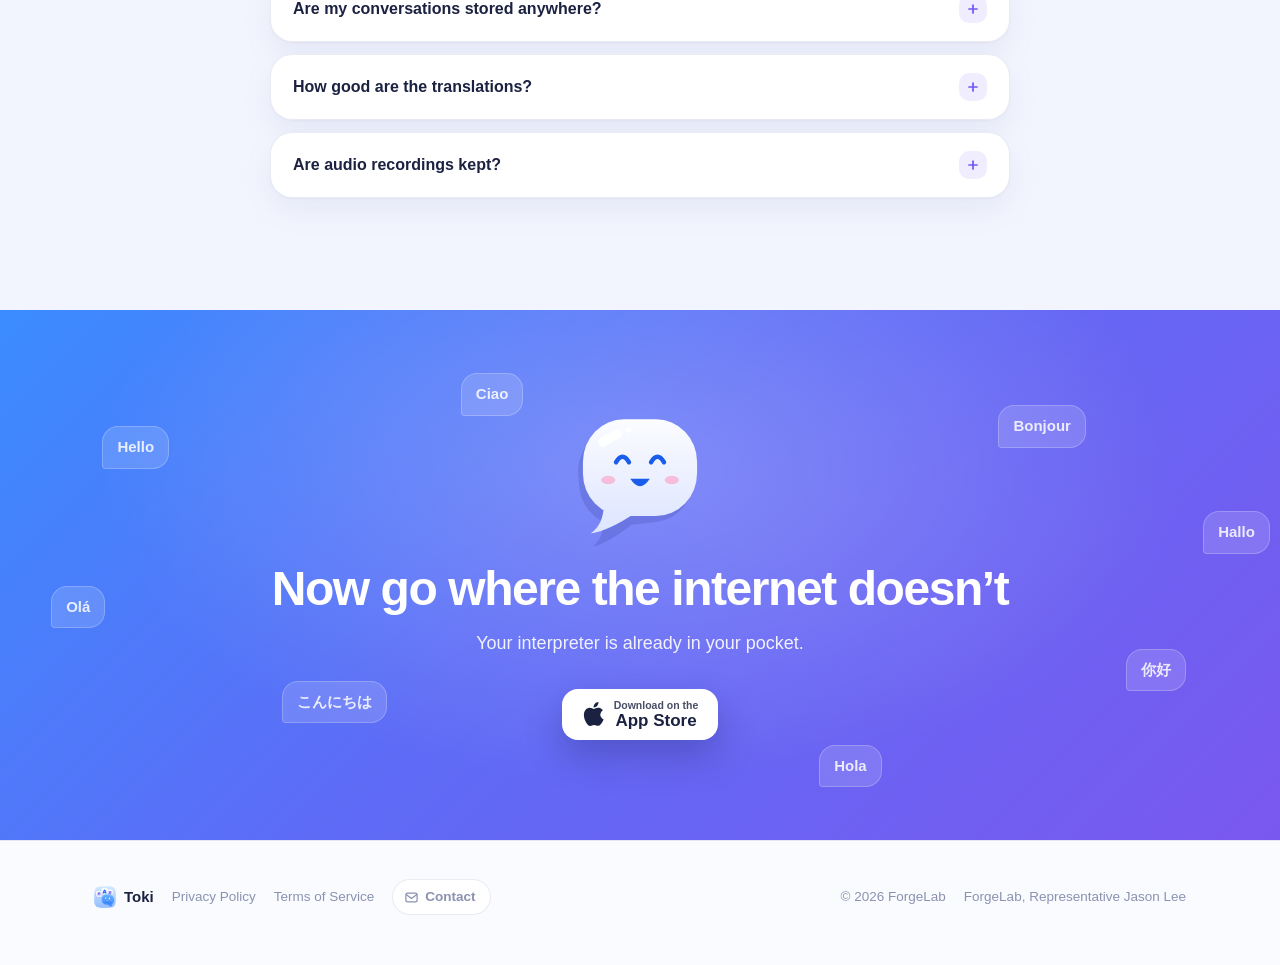
==== commit 269a20fb: "Free time back to 30 minutes, kept with the Apple Account Pricing, FAQ and terms (Korean and English" ====
--- a/docs/index.html
+++ b/docs/index.html
@@ -395,8 +395,8 @@
       <span class="ico violet big"><svg viewBox="0 0 24 24" aria-hidden="true"><path d="M12 3 19.5 6v5.8c0 4.8-3.2 8-7.5 9.2-4.3-1.2-7.5-4.4-7.5-9.2V6L12 3z"/><path d="m8.8 12 2.2 2.2 4.3-4.4"/></svg></span>
       <h2 data-i18n="privacy.h2">당신의 목소리는 폰 밖으로 나가지 않습니다</h2>
       <p data-i18n="privacy.p">
-        토키에는 서버도, 계정도, 분석 도구도 없습니다. 네트워크는 Apple 언어 자산을 내려받을 때
-        운영체제가 한 번 사용할 뿐이며, 그 뒤로 앱은 완전한 오프라인으로 동작합니다.
+        토키에는 서버도, 계정도, 분석 도구도 없습니다. 네트워크는 Apple 언어 자산을 내려받을 때와 무료 사용 시간을
+        iCloud로 맞출 때 운영체제가 사용할 뿐이며, 번역은 완전한 오프라인으로 동작합니다.
       </p>
     </div>
   </div>
@@ -407,7 +407,7 @@
   <div class="wrap">
     <div class="sec-head" data-reveal="rise">
       <span class="eyebrow" data-i18n="pricing.eyebrow">가격</span>
-      <h2 data-i18n="pricing.h2">처음 70분은 무료입니다</h2>
+      <h2 data-i18n="pricing.h2">처음 30분은 무료입니다</h2>
       <p data-i18n="pricing.p">모든 기능을 먼저 써보고, 계속 쓰고 싶을 때 Toki Pro를 구독하면 됩니다.</p>
     </div>
     <div class="pricing">
@@ -416,7 +416,7 @@
         <div class="price" data-i18n="free.amount">₩0</div>
         <div class="price-note" data-i18n="free.note">다운로드 무료</div>
         <ul>
-          <li data-i18n="free.li1">처음 <strong>70분</strong>은 모든 기능 무료</li>
+          <li data-i18n="free.li1">처음 <strong>30분</strong>은 모든 기능 무료</li>
           <li data-i18n="free.li2">대화 길이 제한 없이 그대로</li>
           <li data-i18n="free.li3">9개 언어 전부, 어떤 조합이든</li>
           <li data-i18n="free.li4">저장한 대화는 <strong>언제나</strong> 열람</li>
@@ -449,7 +449,7 @@
     <div class="faq">
       <details>
         <summary data-i18n="faq.q1">얼마인가요?</summary>
-        <p data-i18n="faq.a1">다운로드는 무료이고, 처음 70분은 모든 기능을 제한 없이 써보실 수 있습니다. 무료 시간은 기기당 한 번 제공되며, 앱을 다시 설치해도 초기화되지 않습니다. 계속 쓰시려면 <strong>Toki Pro</strong>를 구독하시면 됩니다. 월 2,900원 또는 연 19,000원(월 1,583원꼴, 45% 절약)이며, 설정의 Apple 계정에서 언제든 해지할 수 있습니다. 구독하지 않아도 저장한 대화는 계속 보실 수 있습니다.</p>
+        <p data-i18n="faq.a1">다운로드는 무료이고, 처음 30분은 모든 기능을 제한 없이 써보실 수 있습니다. 무료 시간은 한 번만 제공되며, 앱을 다시 설치하거나 같은 Apple 계정(iCloud)의 새 기기로 바꿔도 초기화되지 않습니다. 계속 쓰시려면 <strong>Toki Pro</strong>를 구독하시면 됩니다. 월 2,900원 또는 연 19,000원(월 1,583원꼴, 45% 절약)이며, 설정의 Apple 계정에서 언제든 해지할 수 있습니다. 구독하지 않아도 저장한 대화는 계속 보실 수 있습니다.</p>
       </details>
       <details>
         <summary data-i18n="faq.q2">정말 인터넷 없이 되나요?</summary>
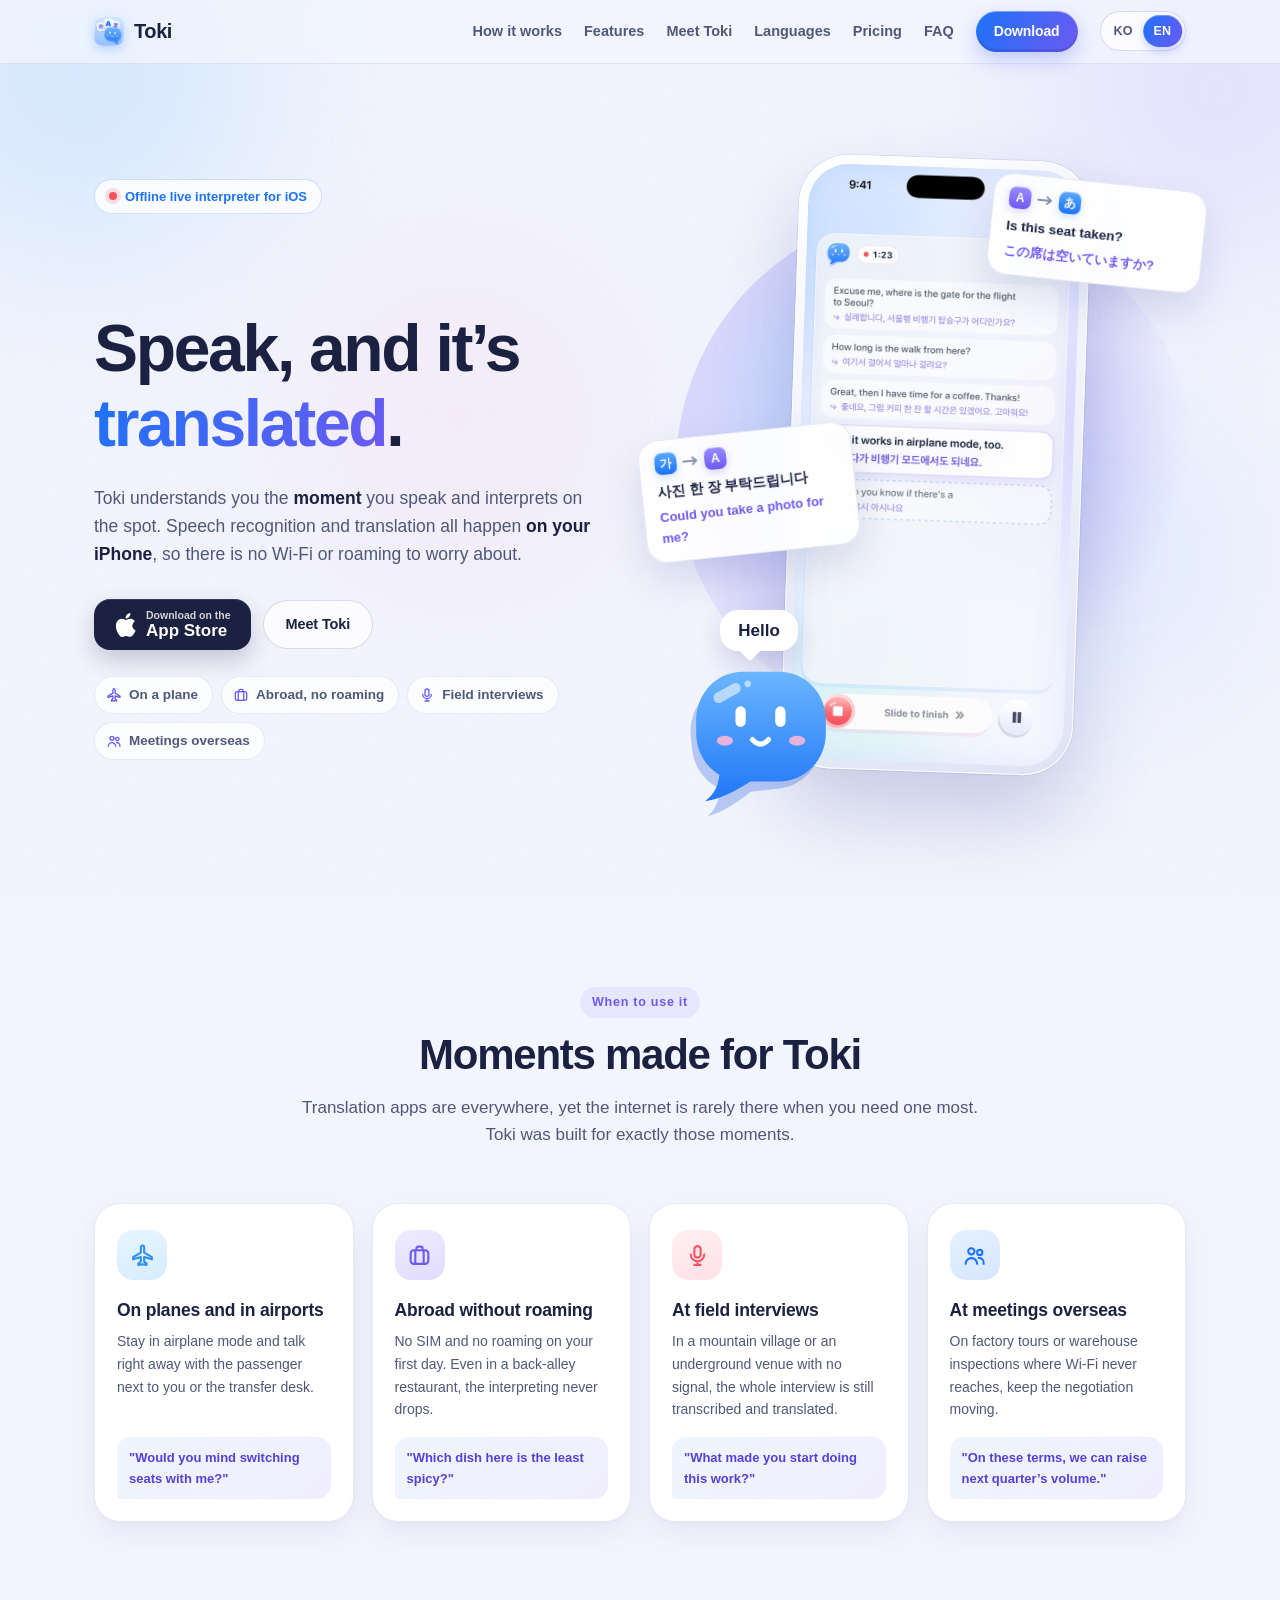
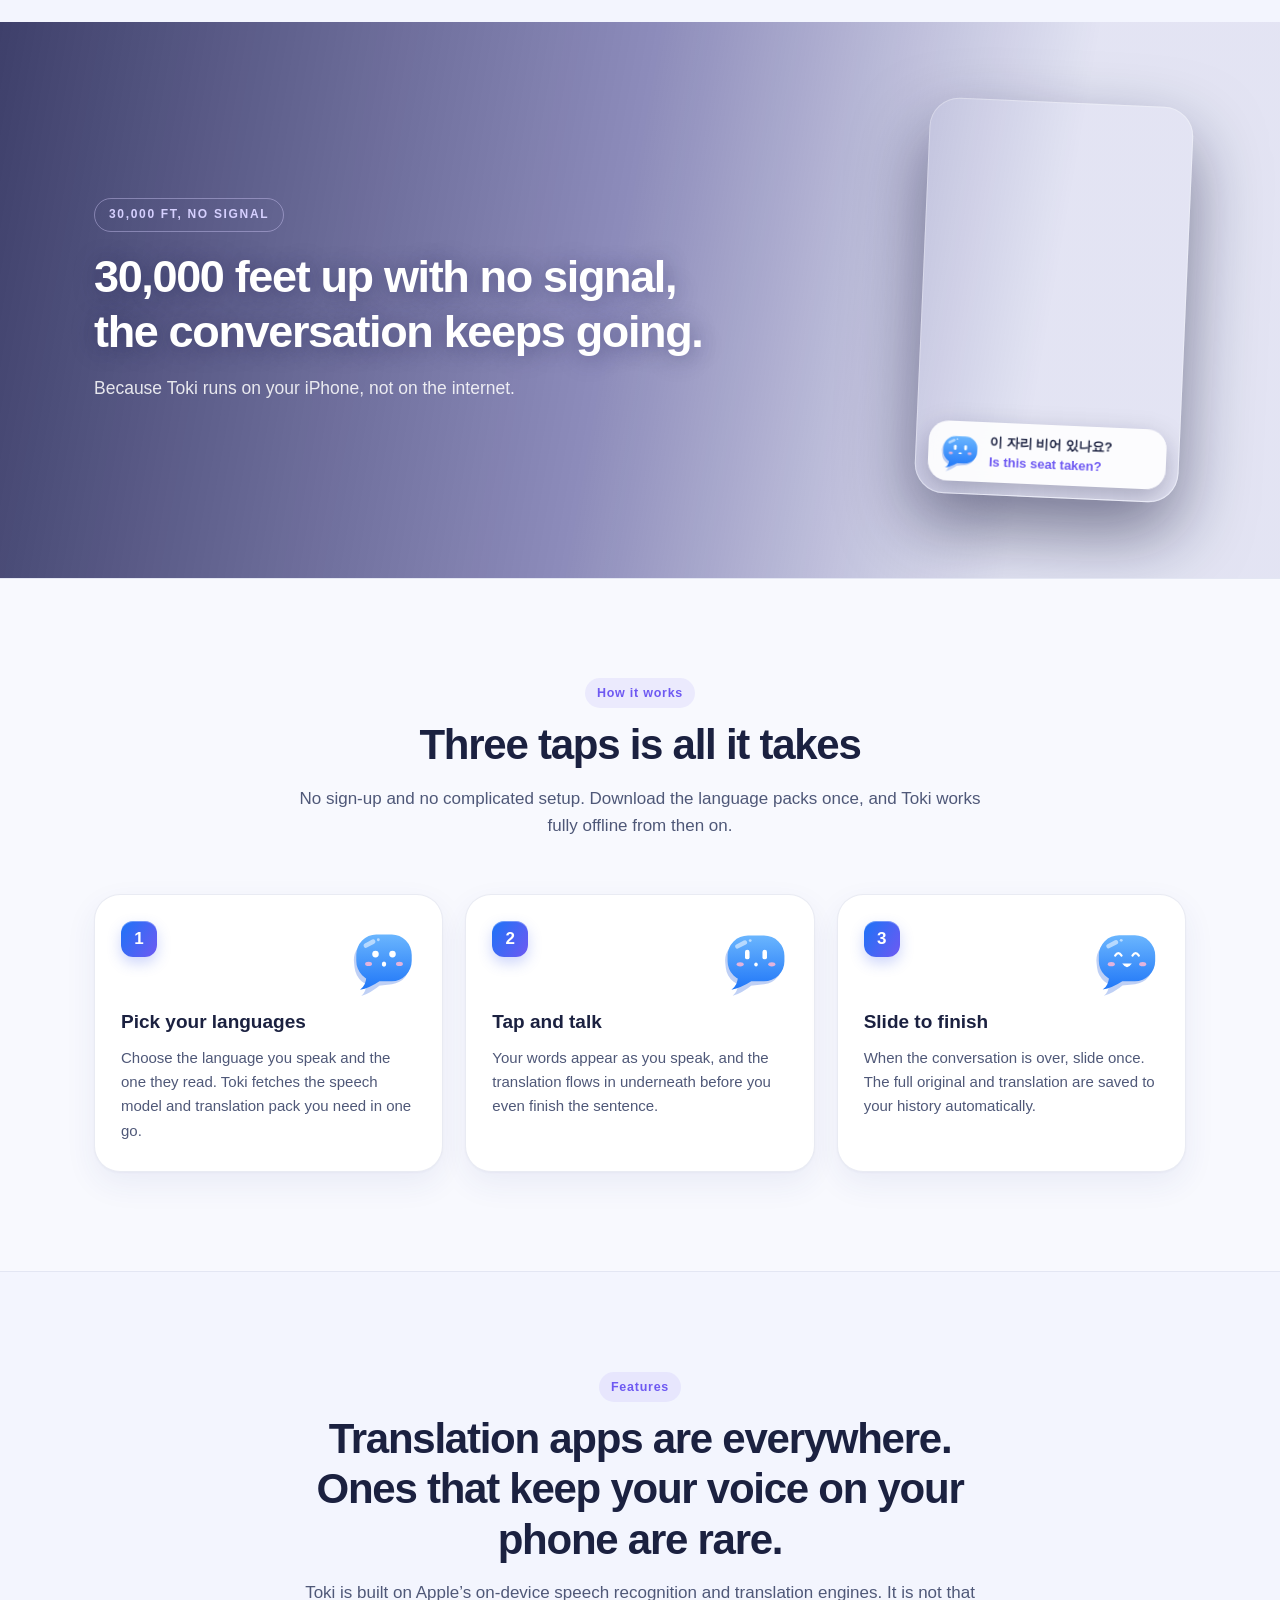
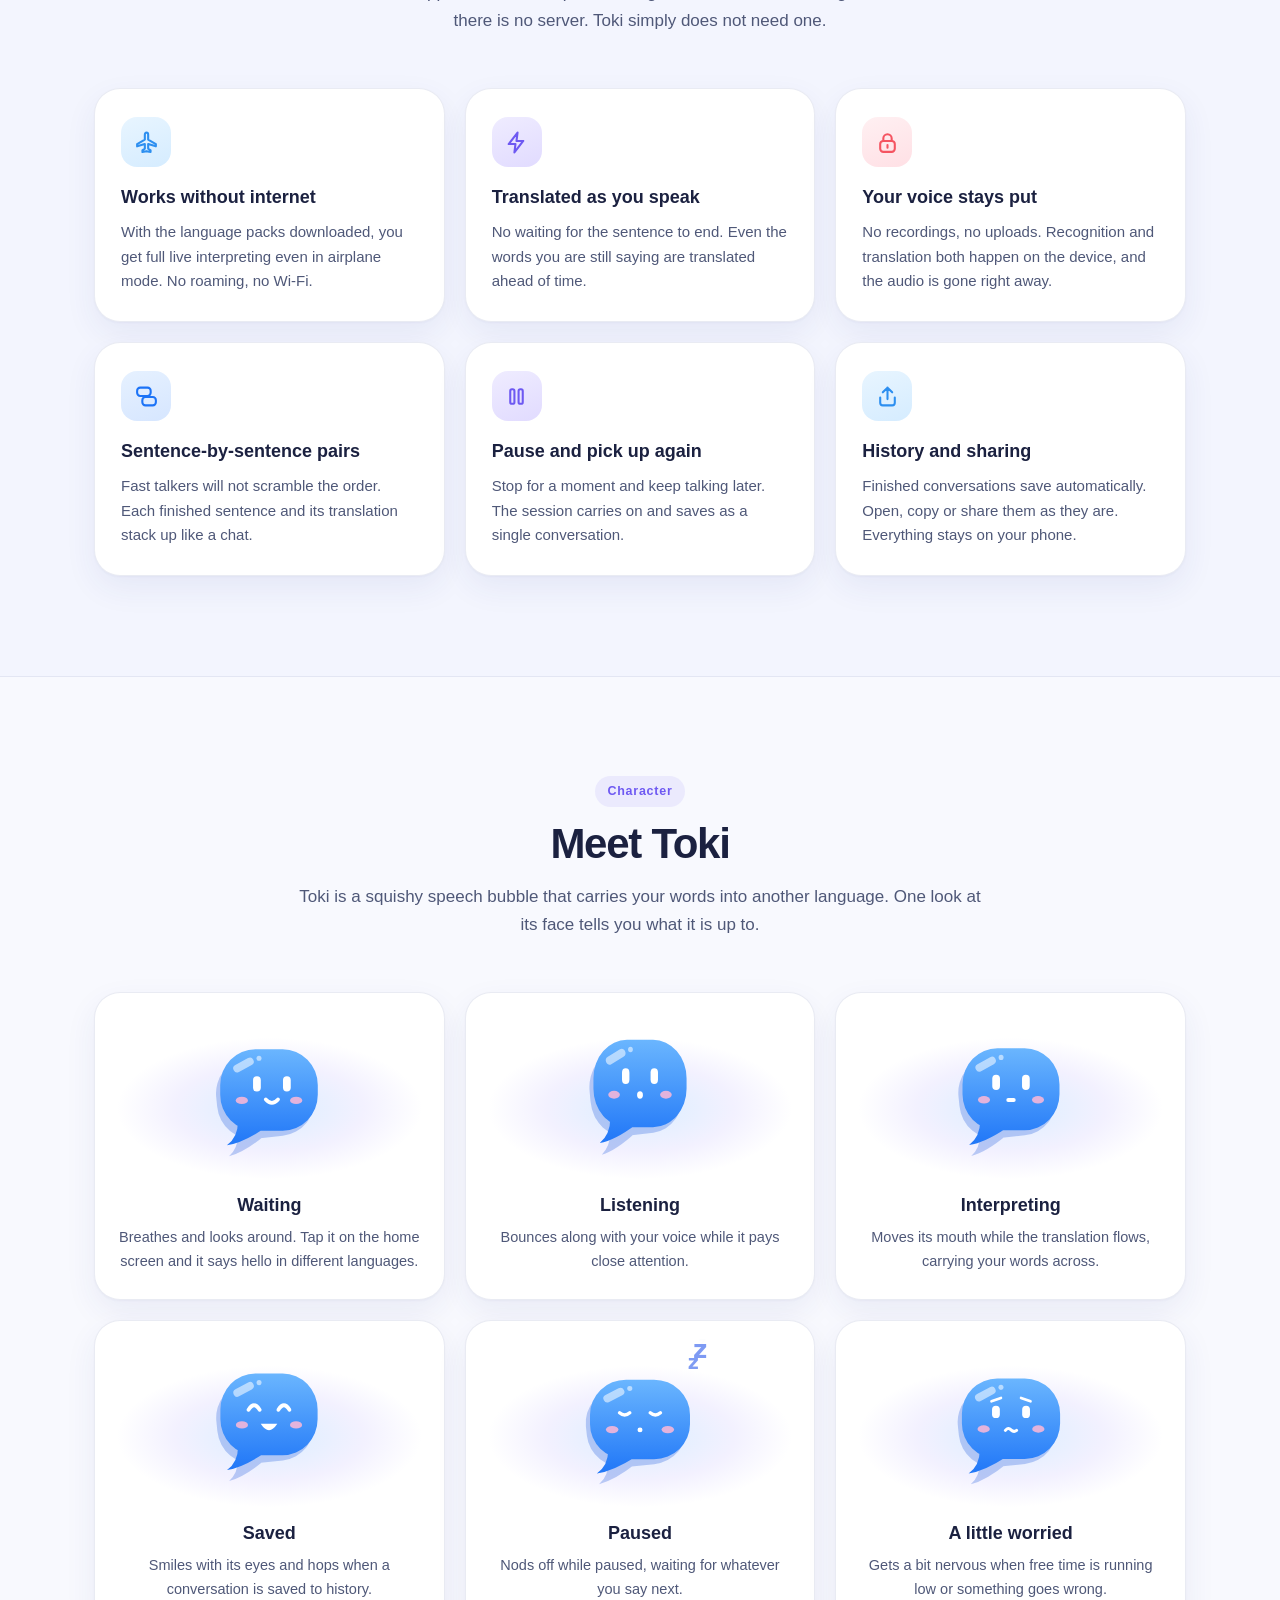
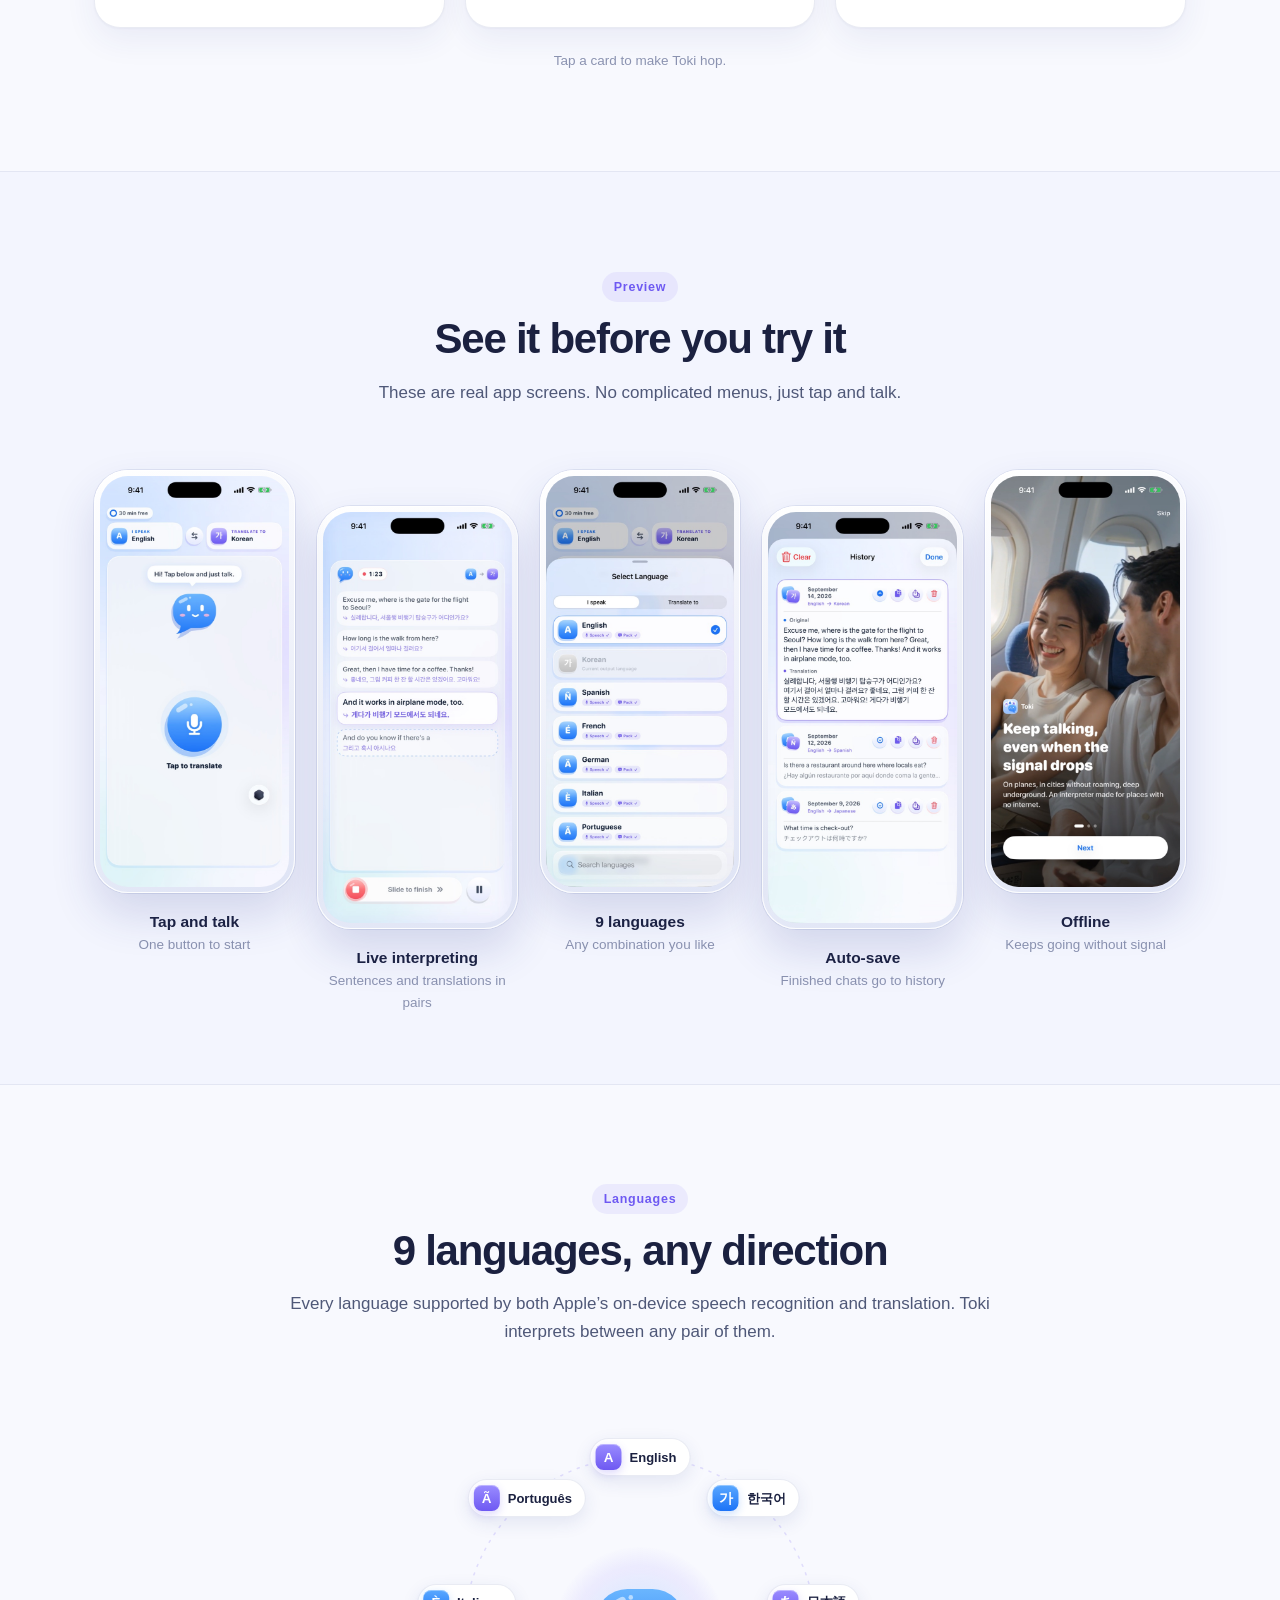
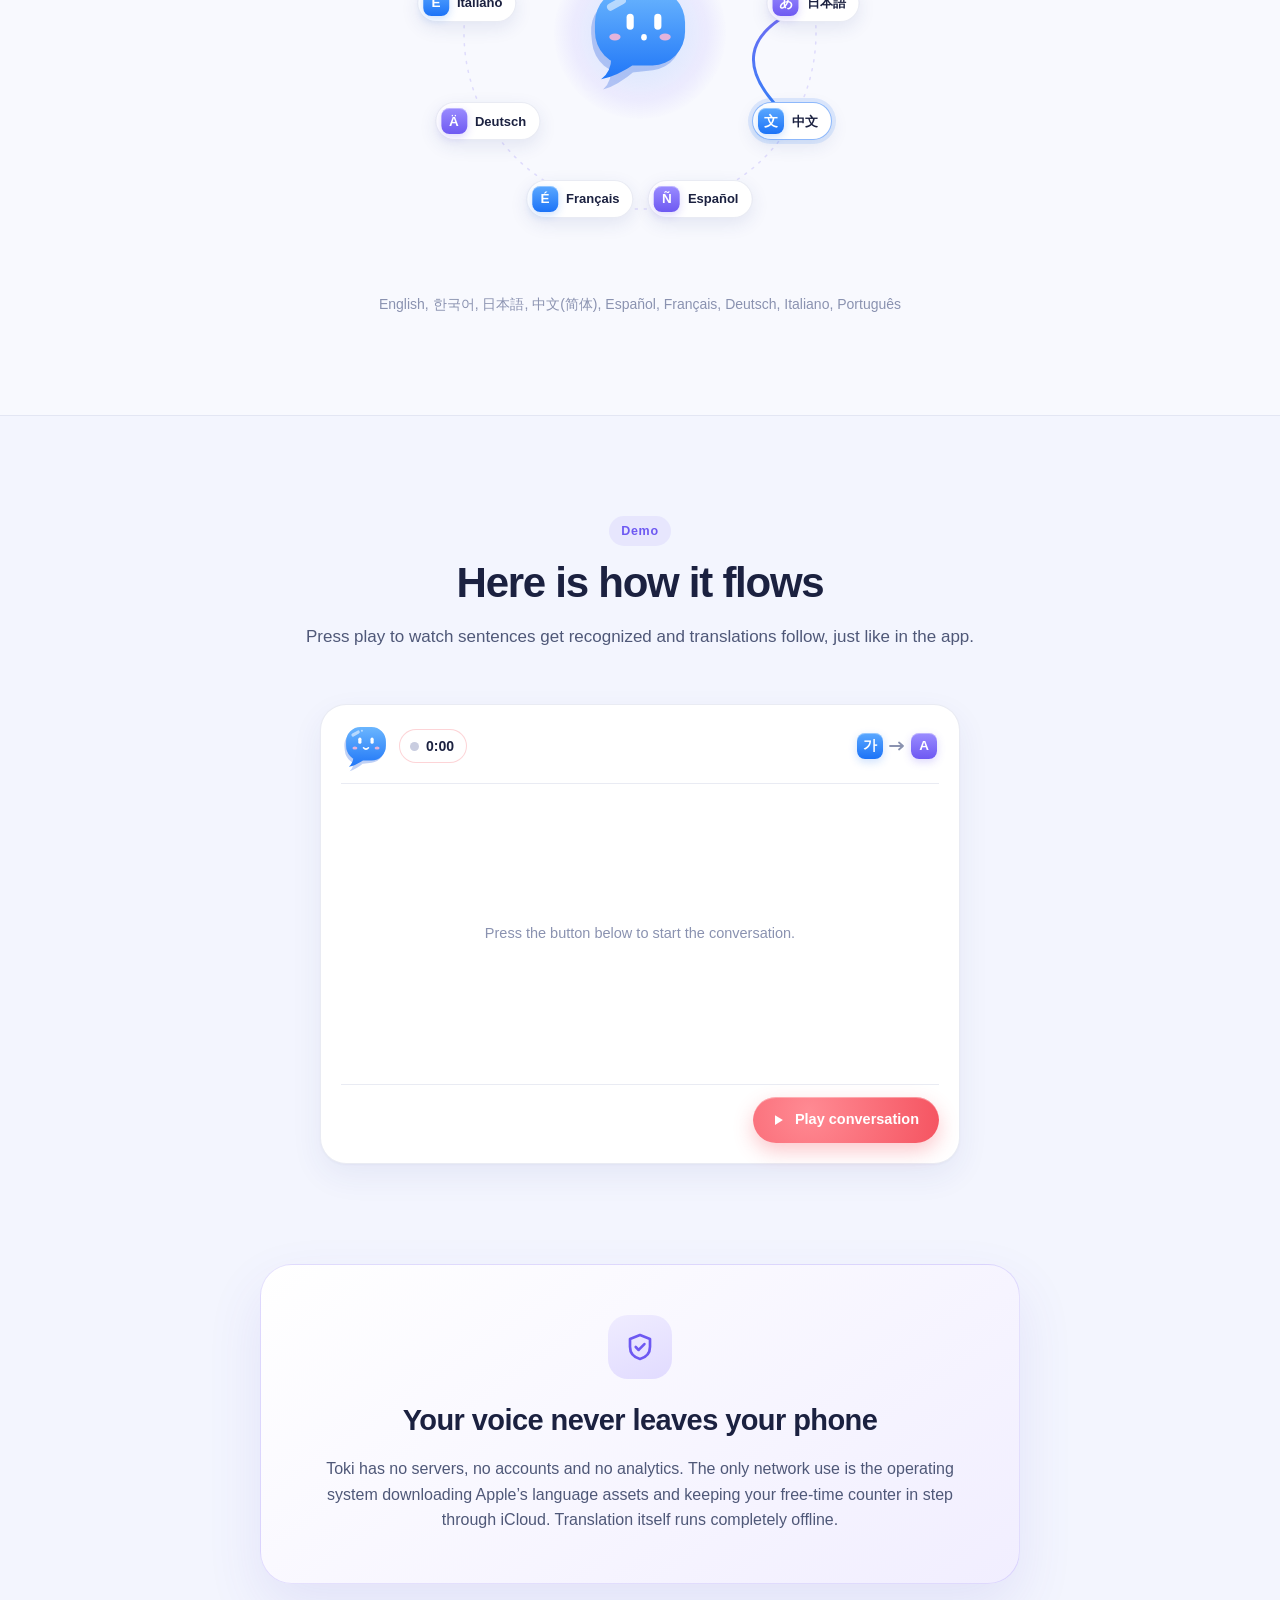
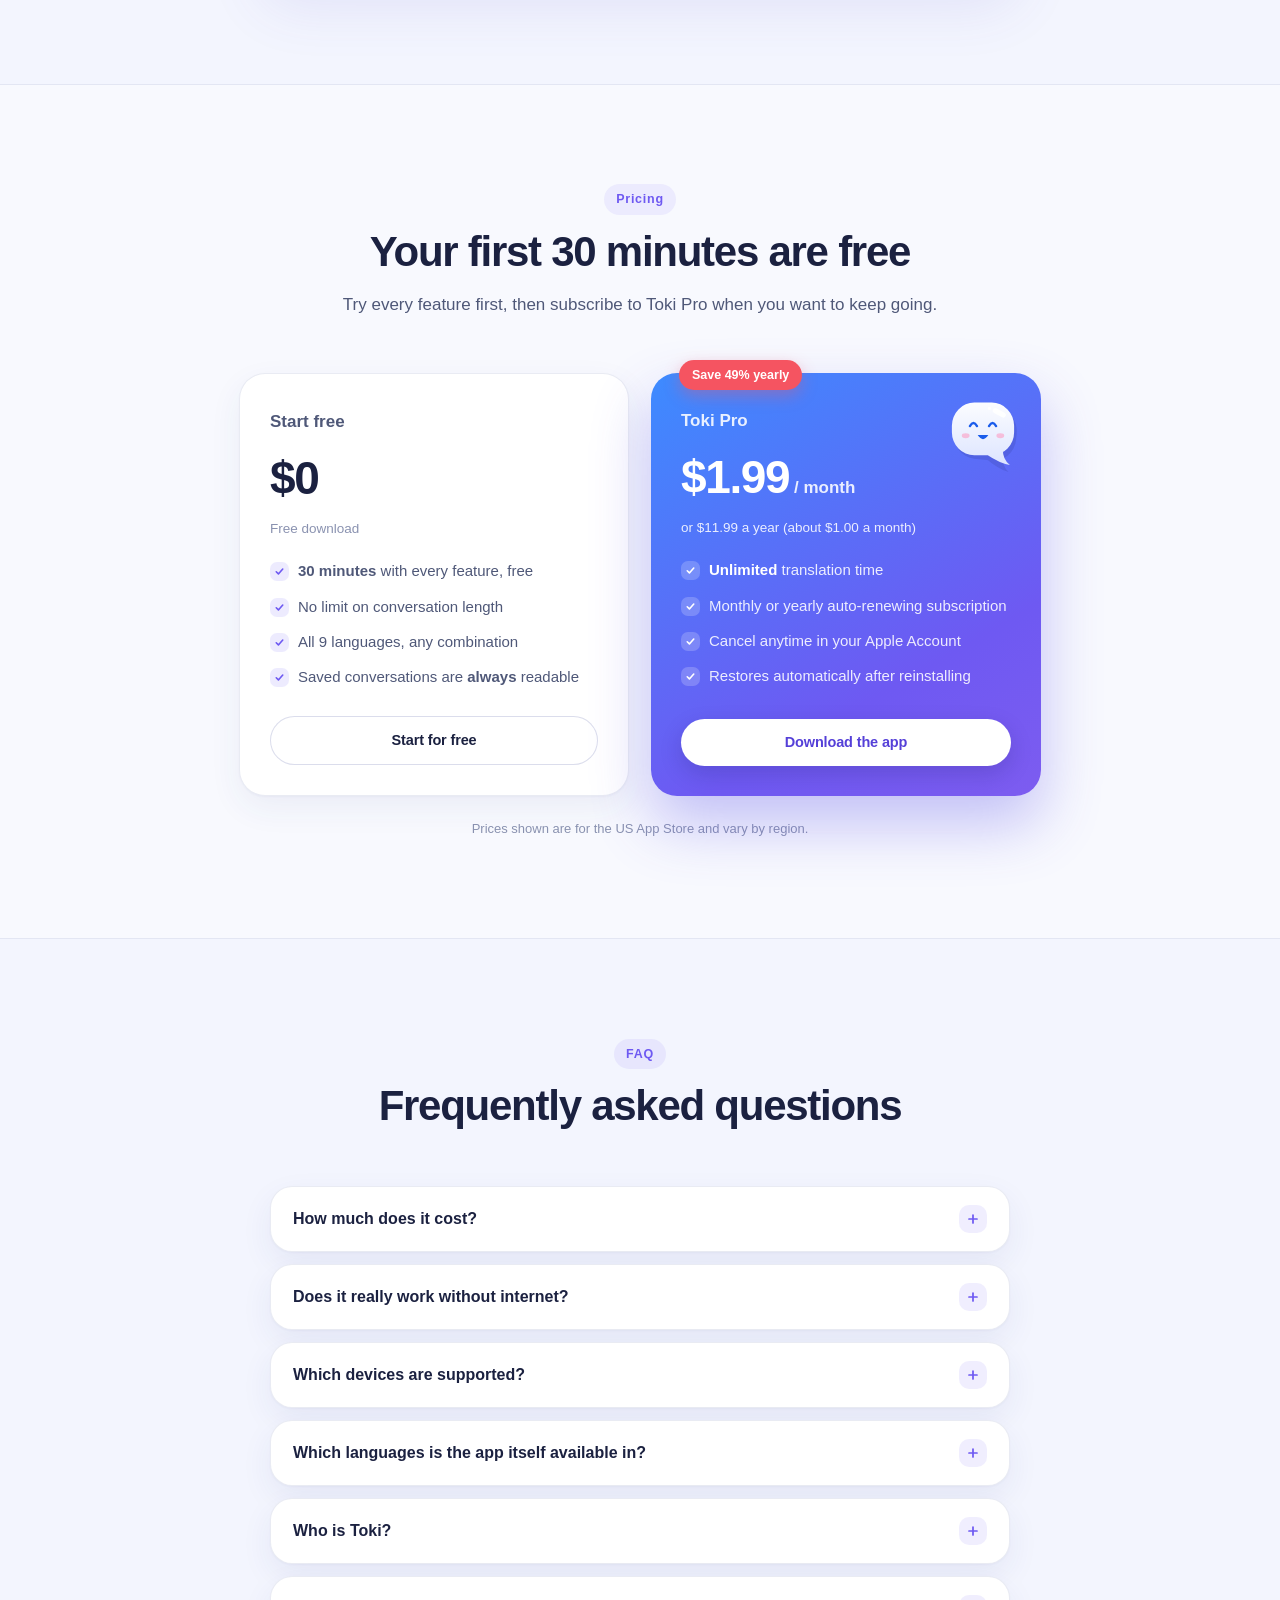
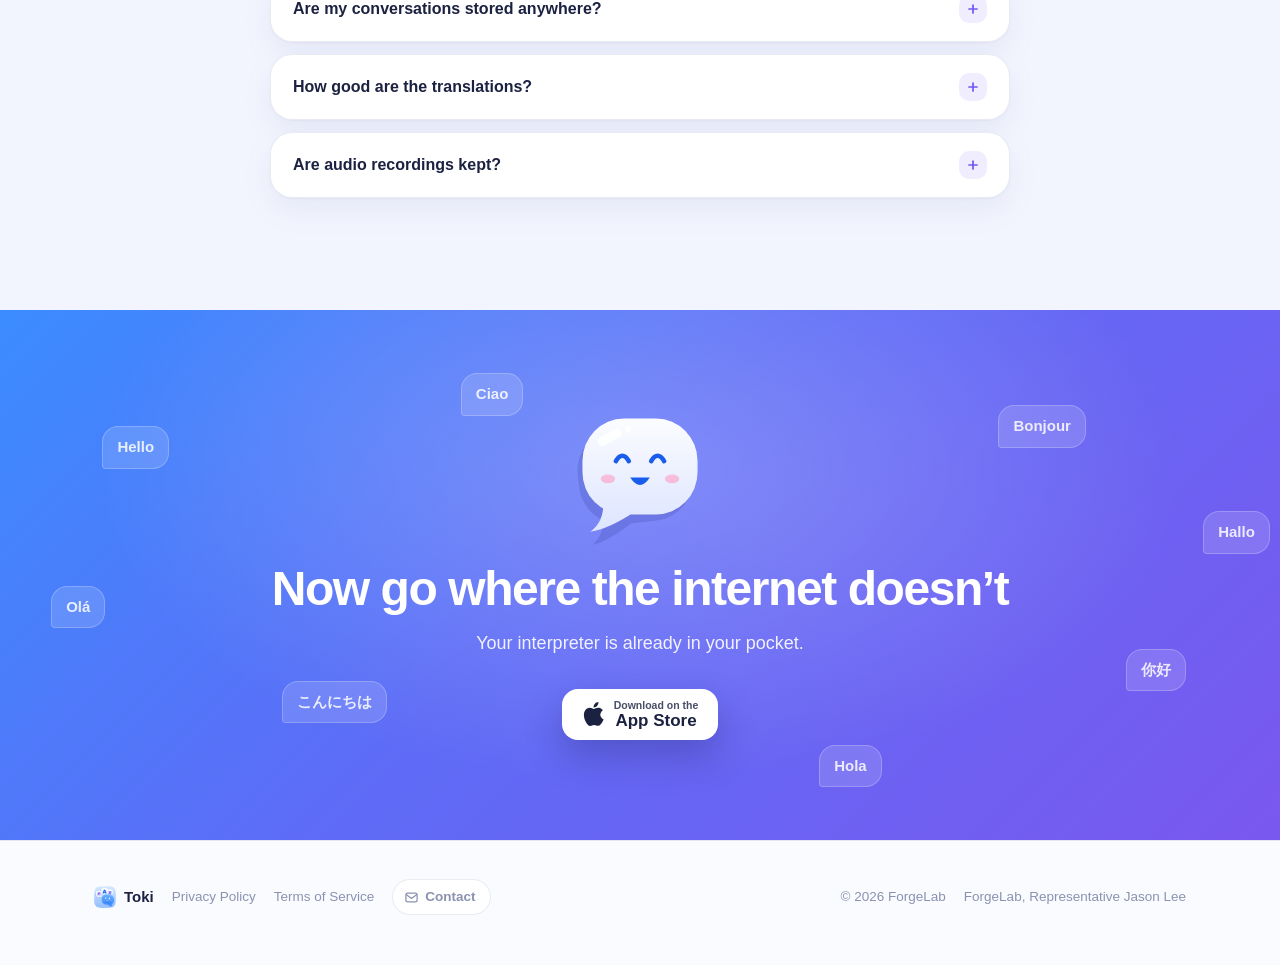
==== commit f3dd4809: "App screenshots with the new onboarding film The Korean and English app screens are recaptured from " ====
--- a/docs/index.html
+++ b/docs/index.html
@@ -317,7 +317,7 @@
       <figcaption data-i18n="shot4.cap"><b>자동 저장</b>끝난 대화는 기록으로</figcaption>
     </figure>
     <figure class="shot">
-      <div class="device sm"><img src="assets/img/shots/offline.jpg" data-src-en="assets/img/shots/en/offline.jpg" width="598" height="1300" loading="lazy" alt="온보딩 화면, 신호가 끊겨도 대화는 멈추지 않는다는 안내" data-i18n-attr="alt=shot5.alt" /></div>
+      <div class="device sm"><img src="assets/img/shots/offline.jpg" data-src-en="assets/img/shots/en/offline.jpg" width="598" height="1300" loading="lazy" alt="온보딩 화면, 기내에서 웃으며 대화하는 두 승객과 신호가 끊겨도 대화는 멈추지 않는다는 안내" data-i18n-attr="alt=shot5.alt" /></div>
       <figcaption data-i18n="shot5.cap"><b>오프라인</b>신호가 끊겨도 계속</figcaption>
     </figure>
   </div>
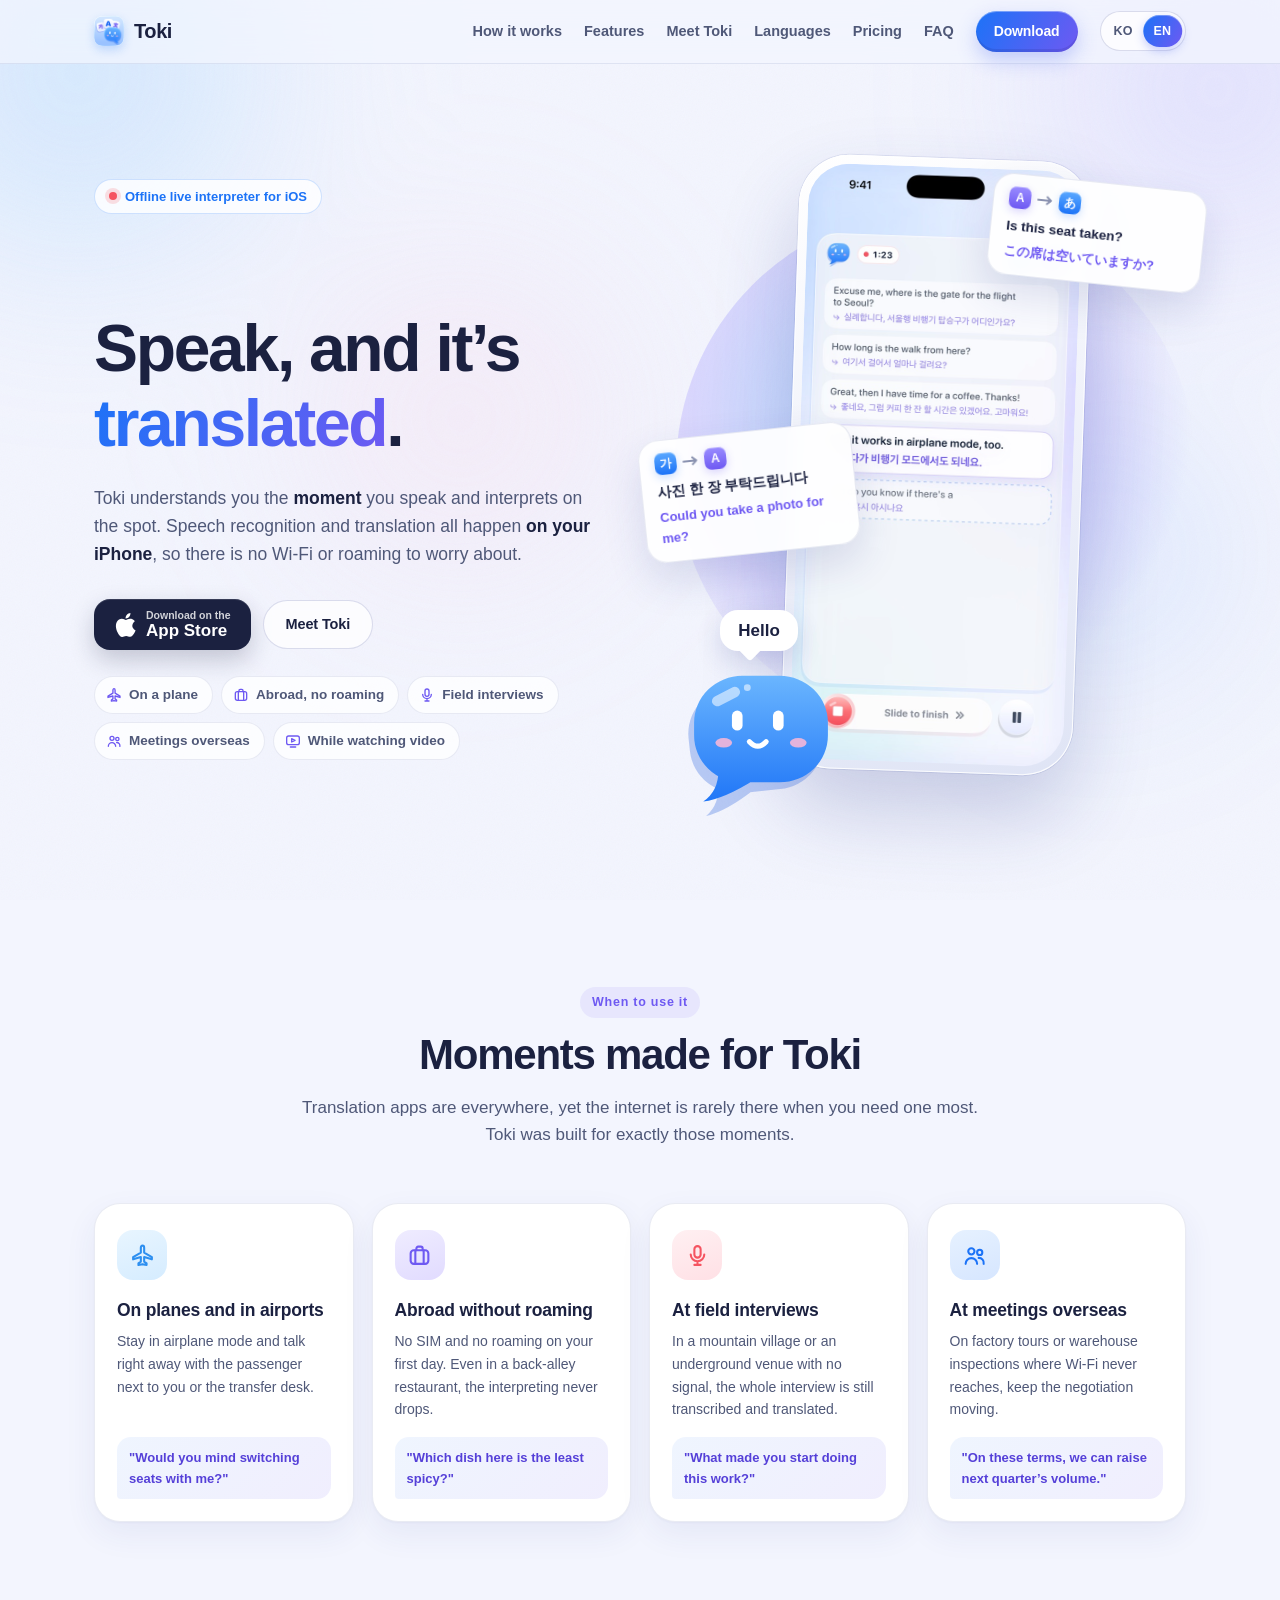
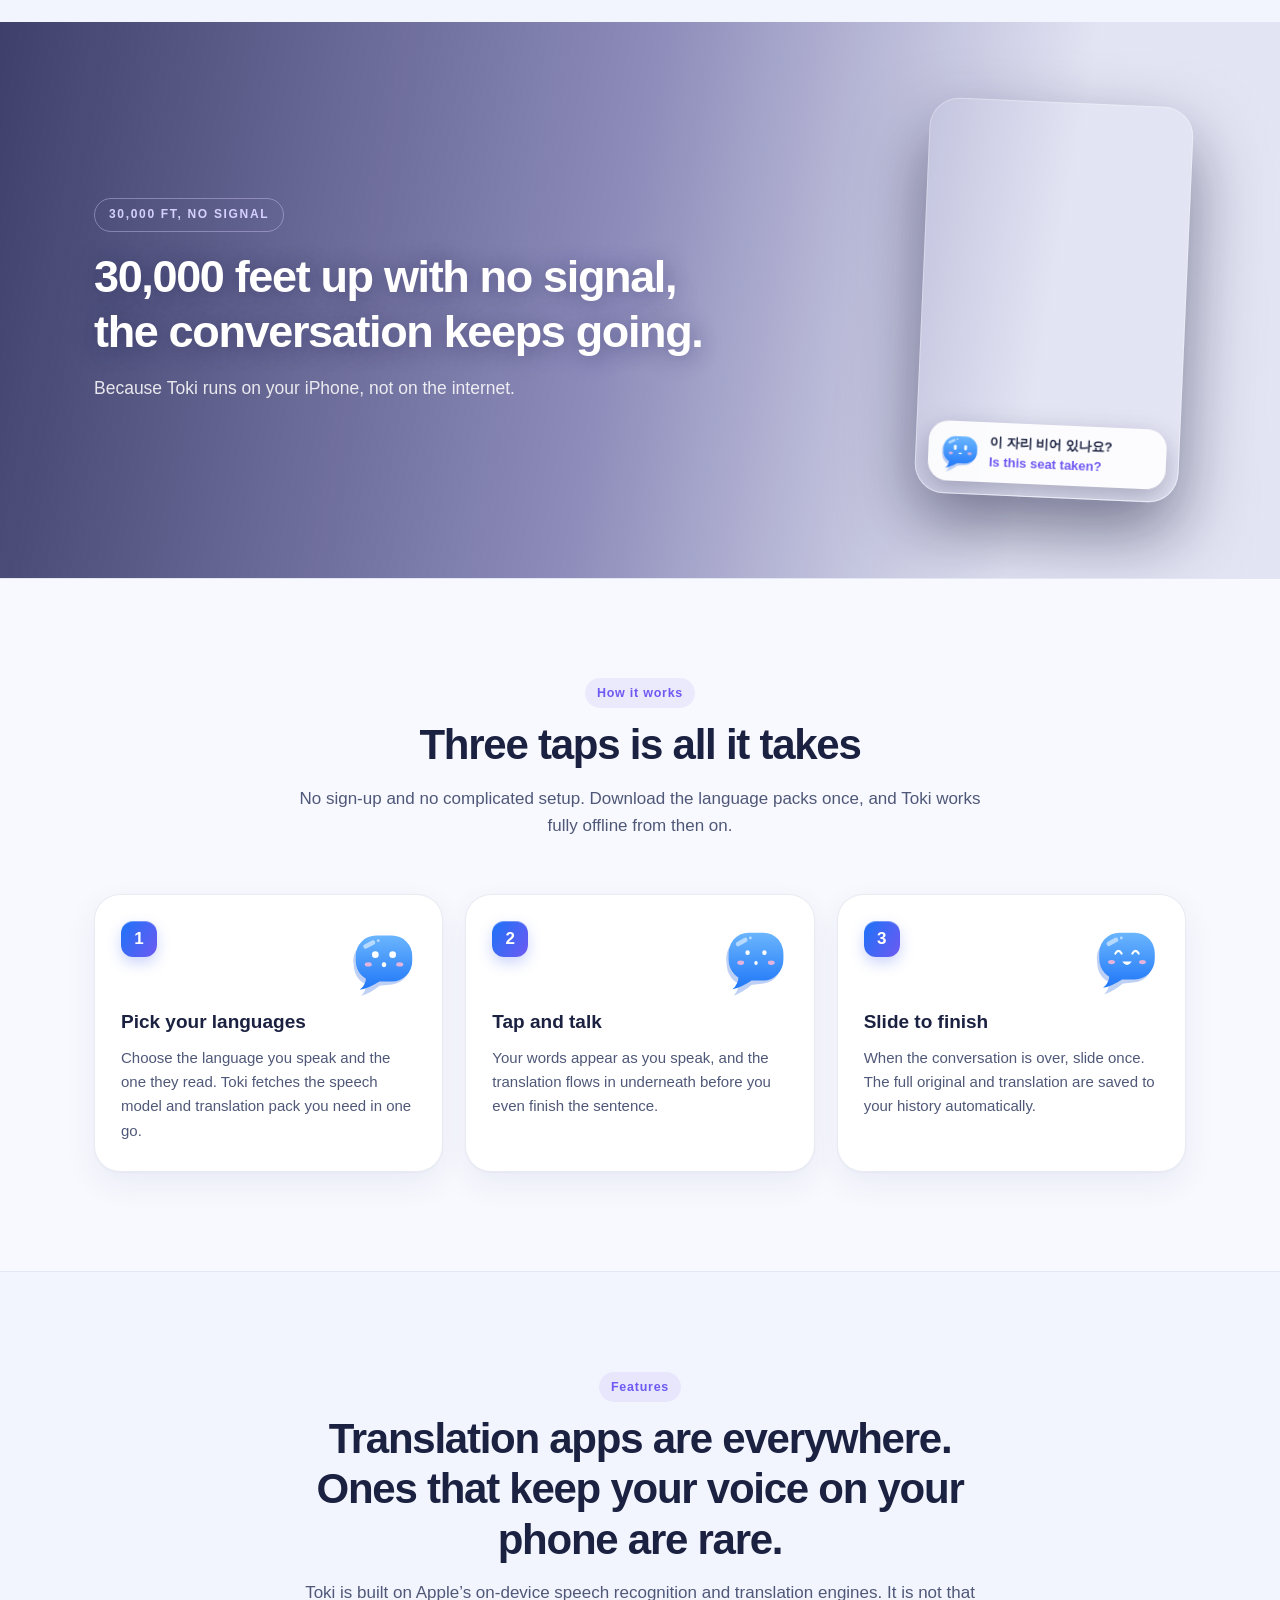
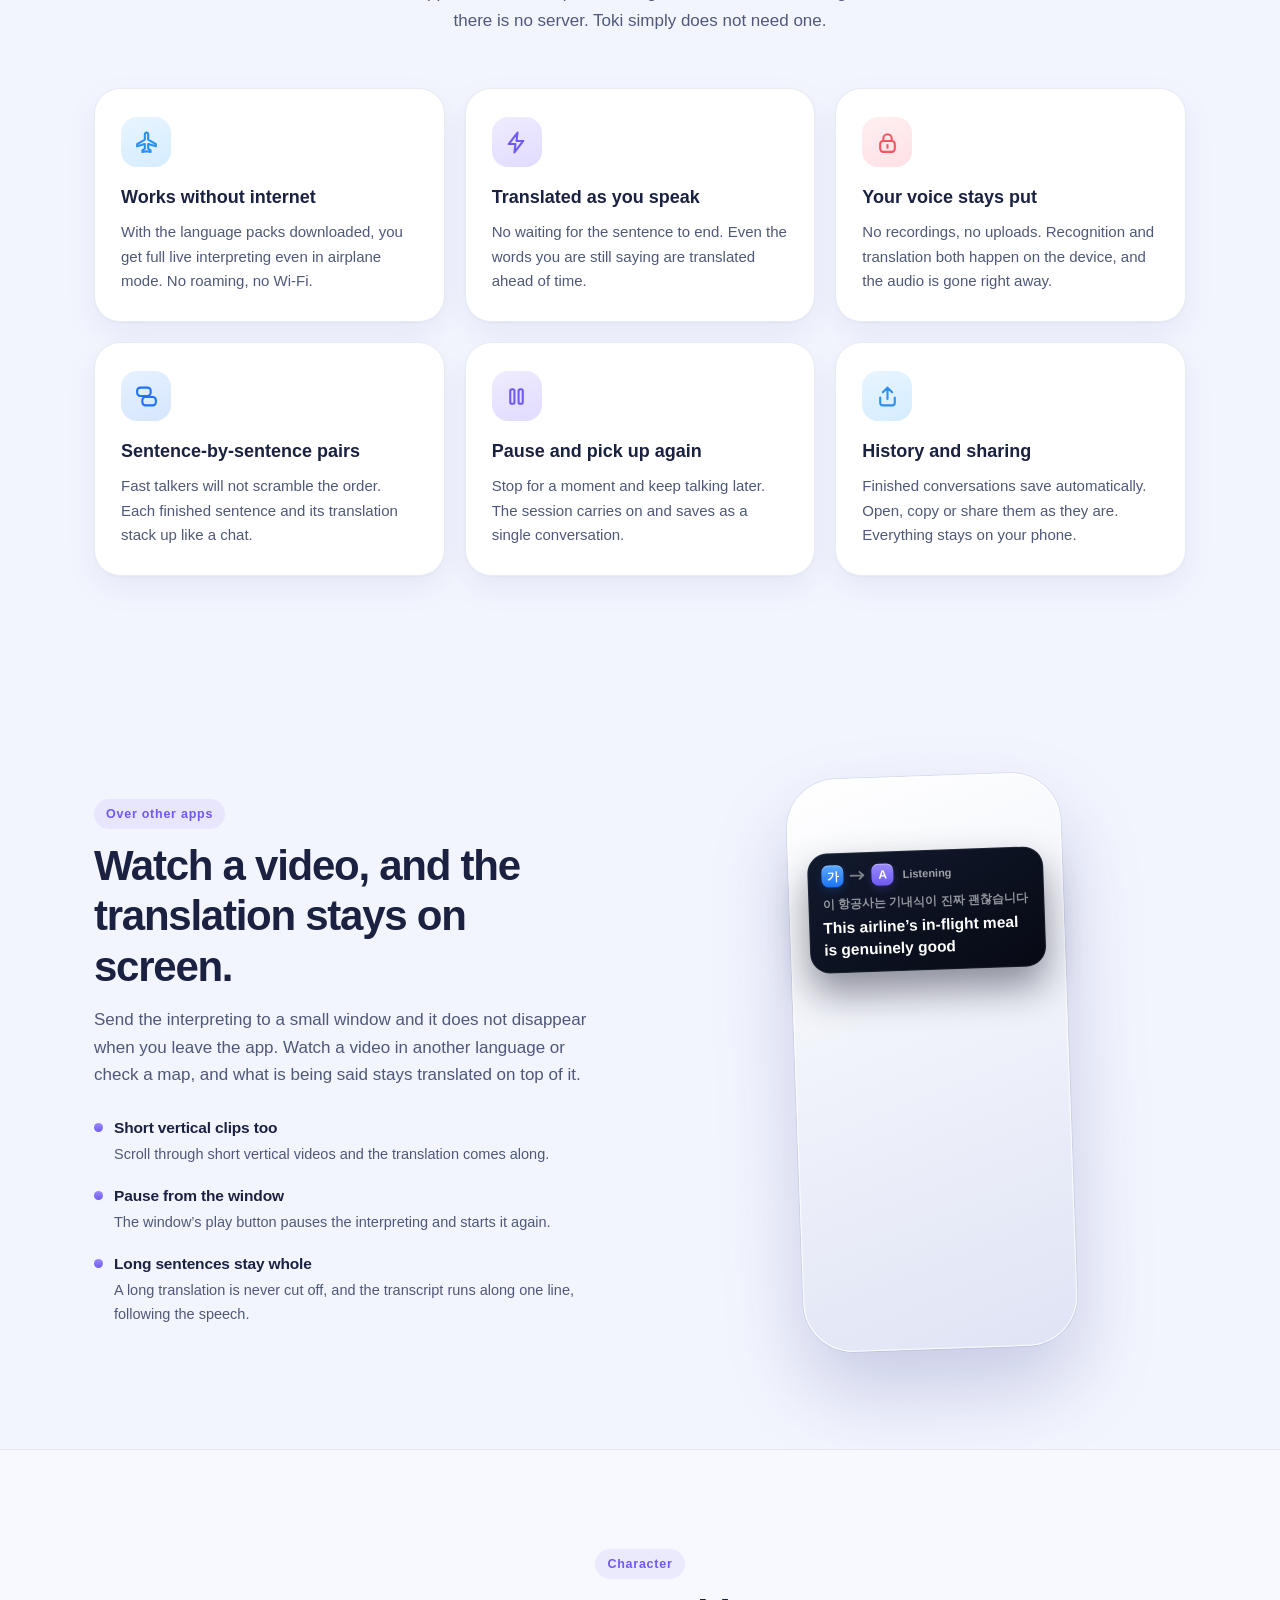
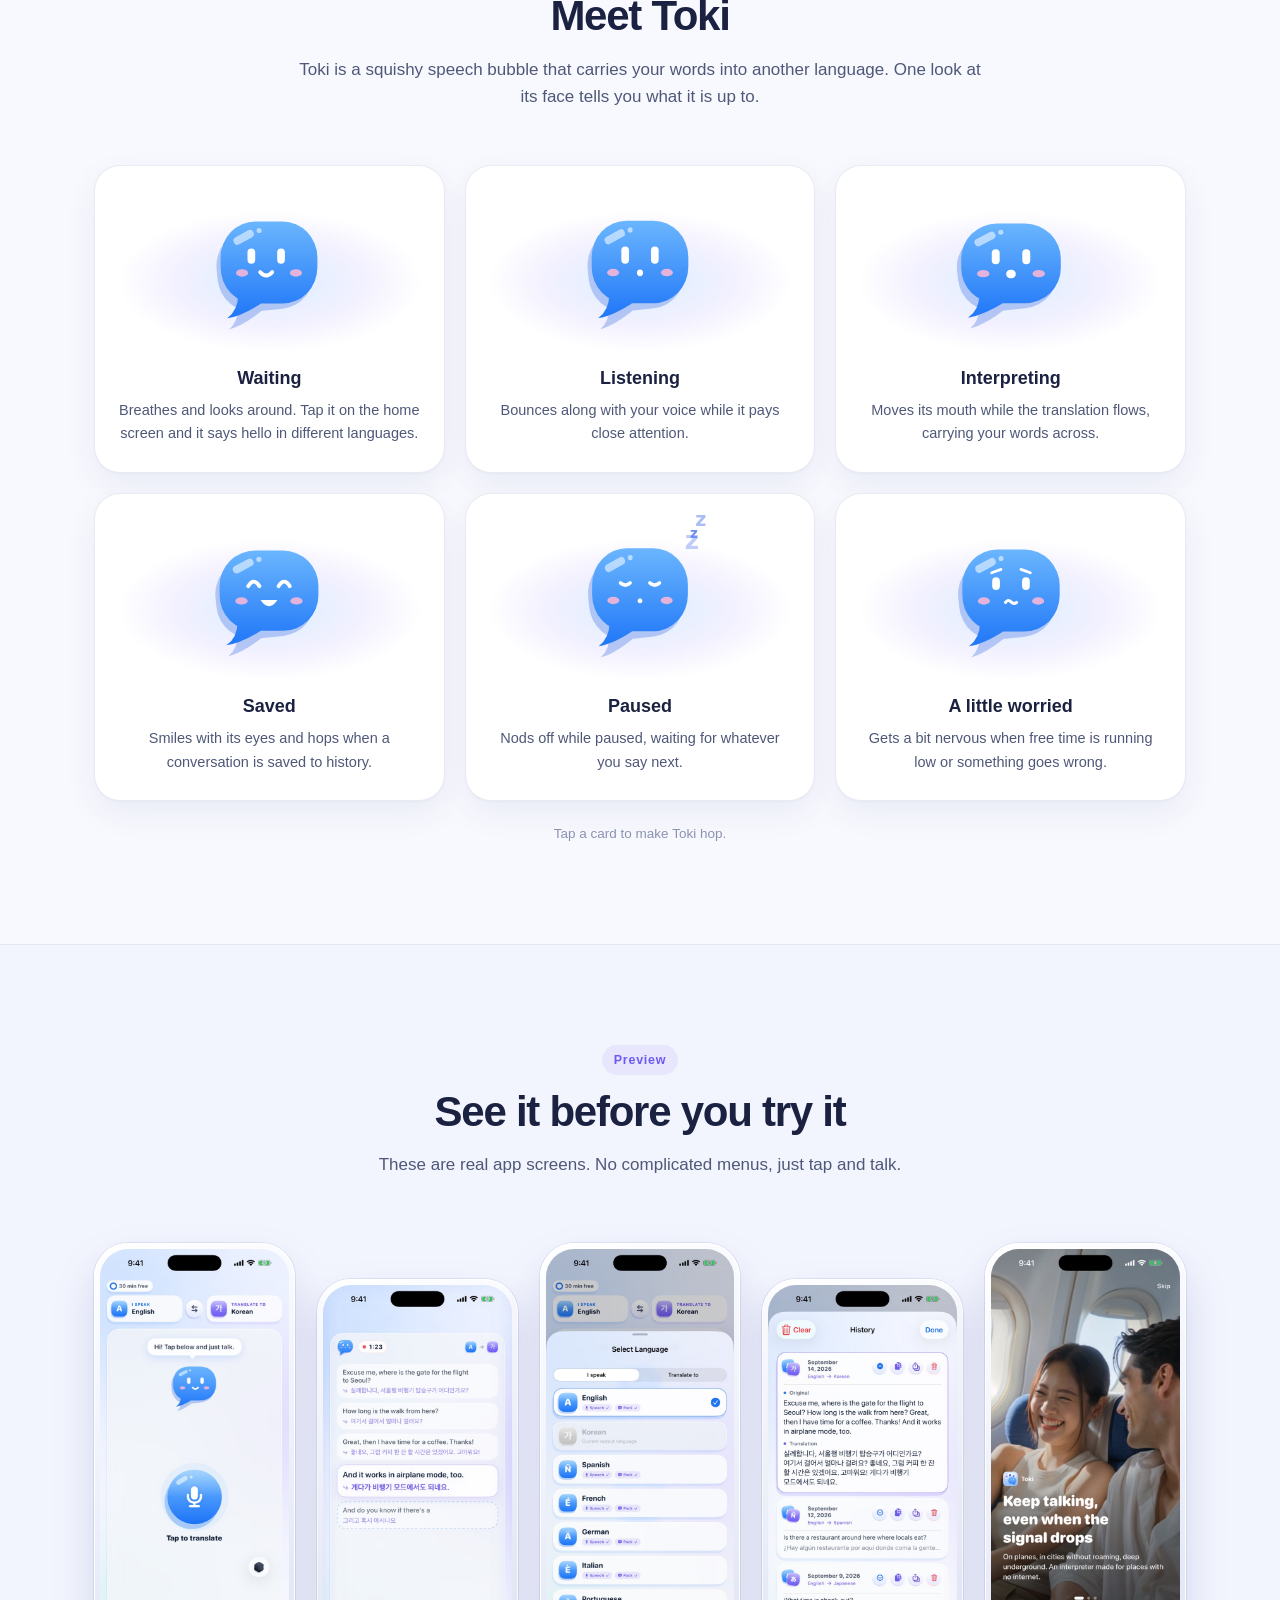
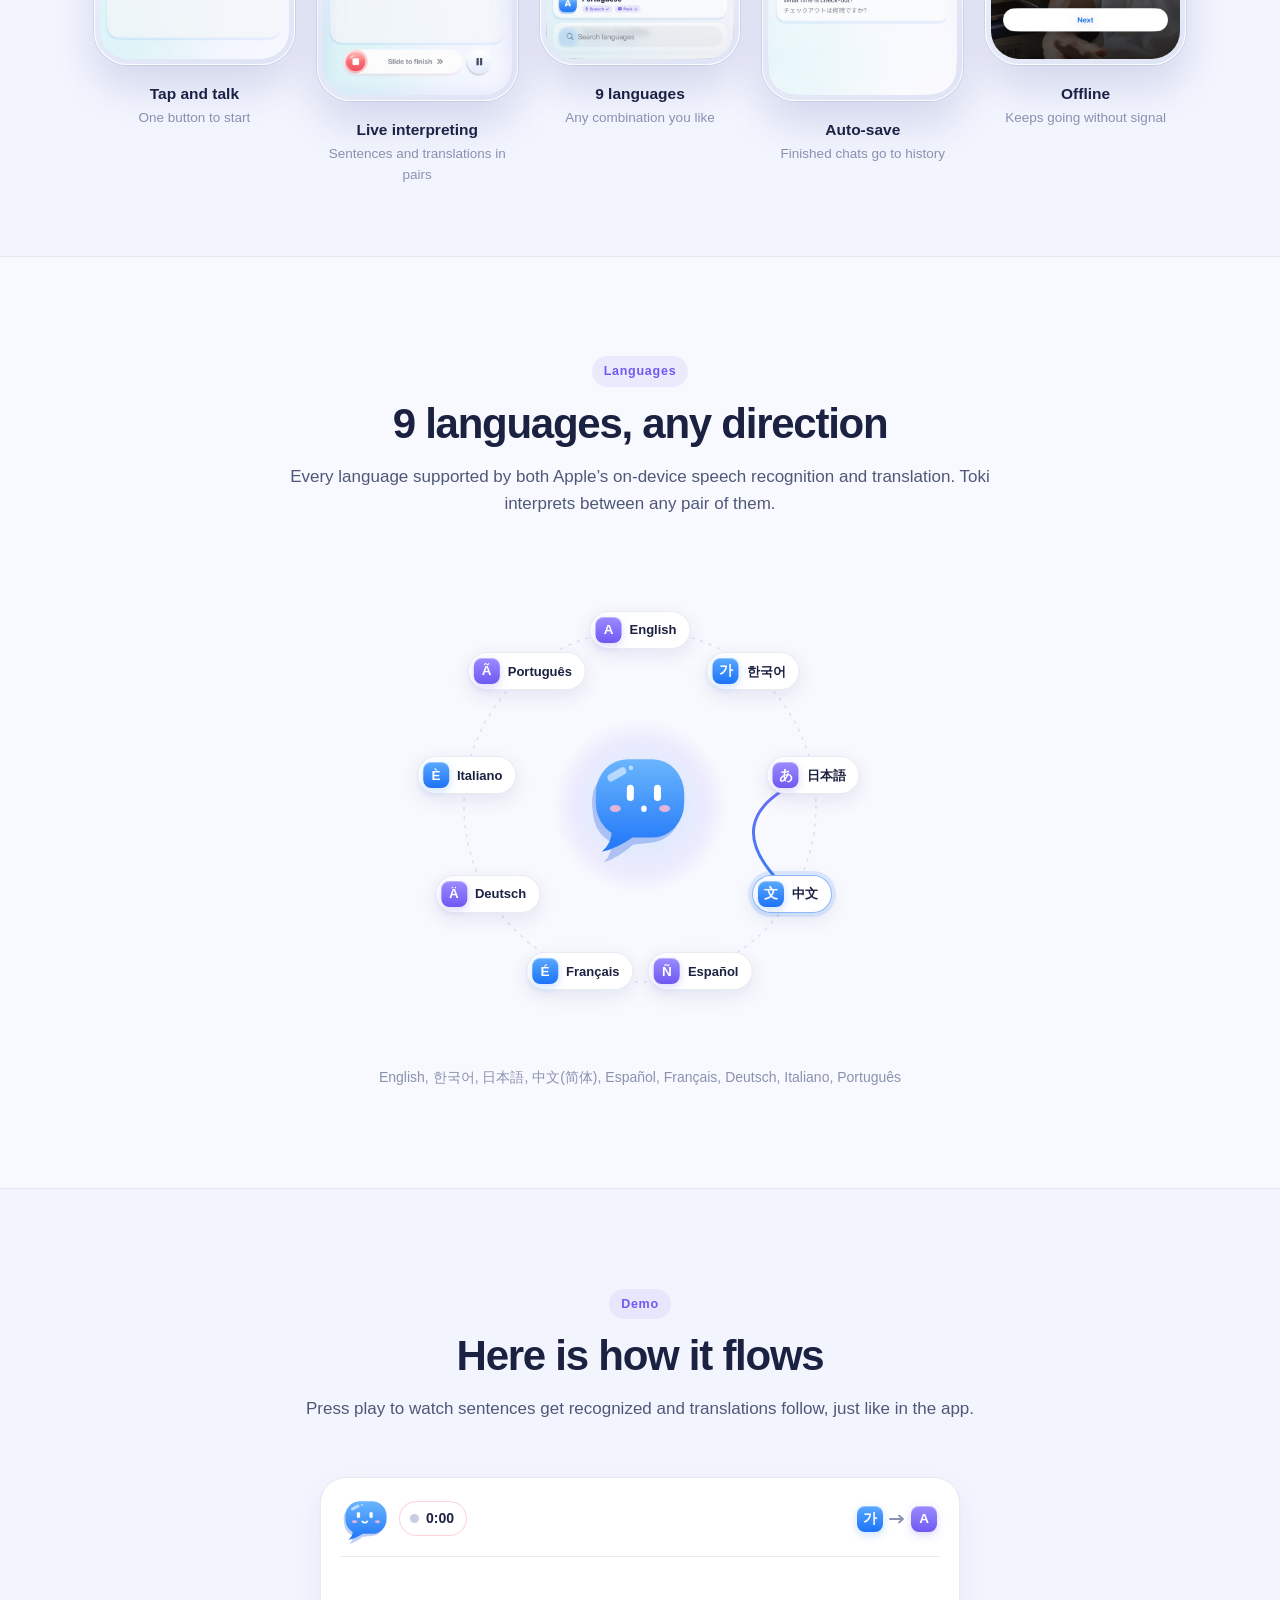
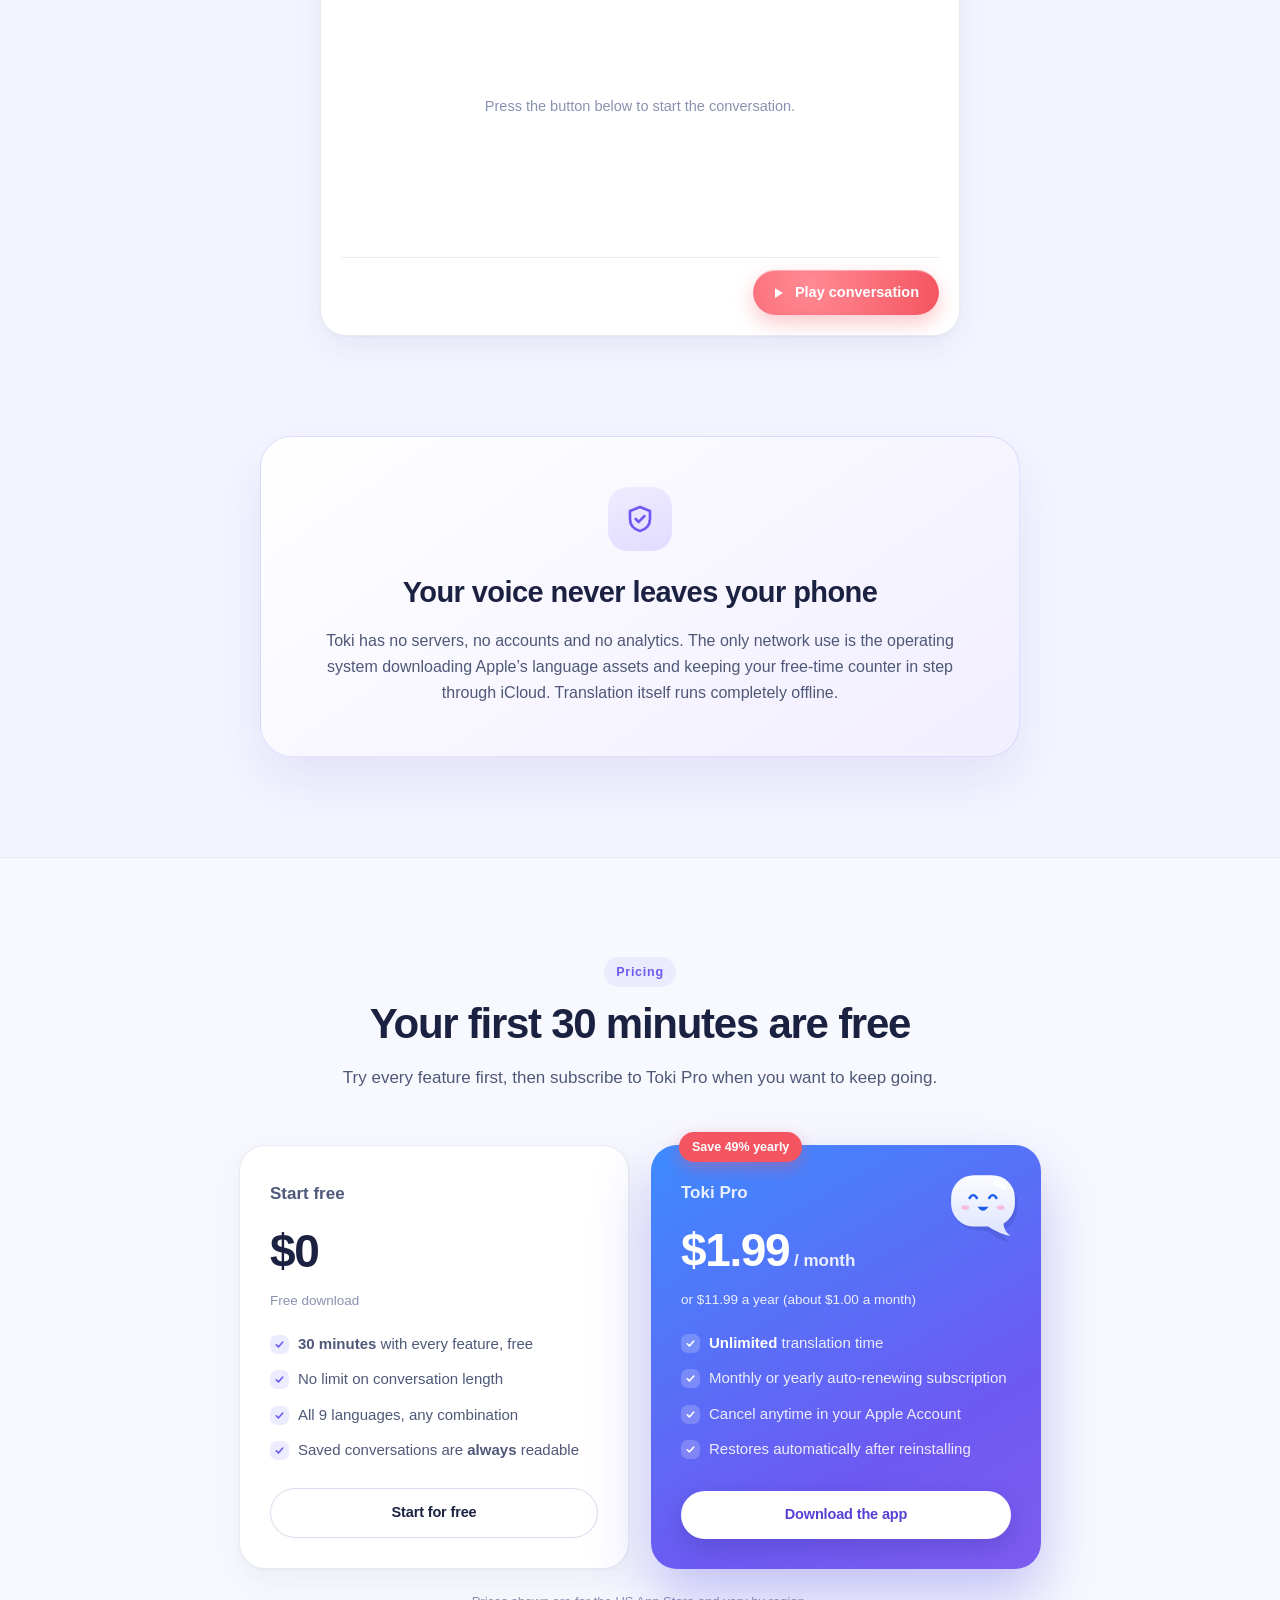
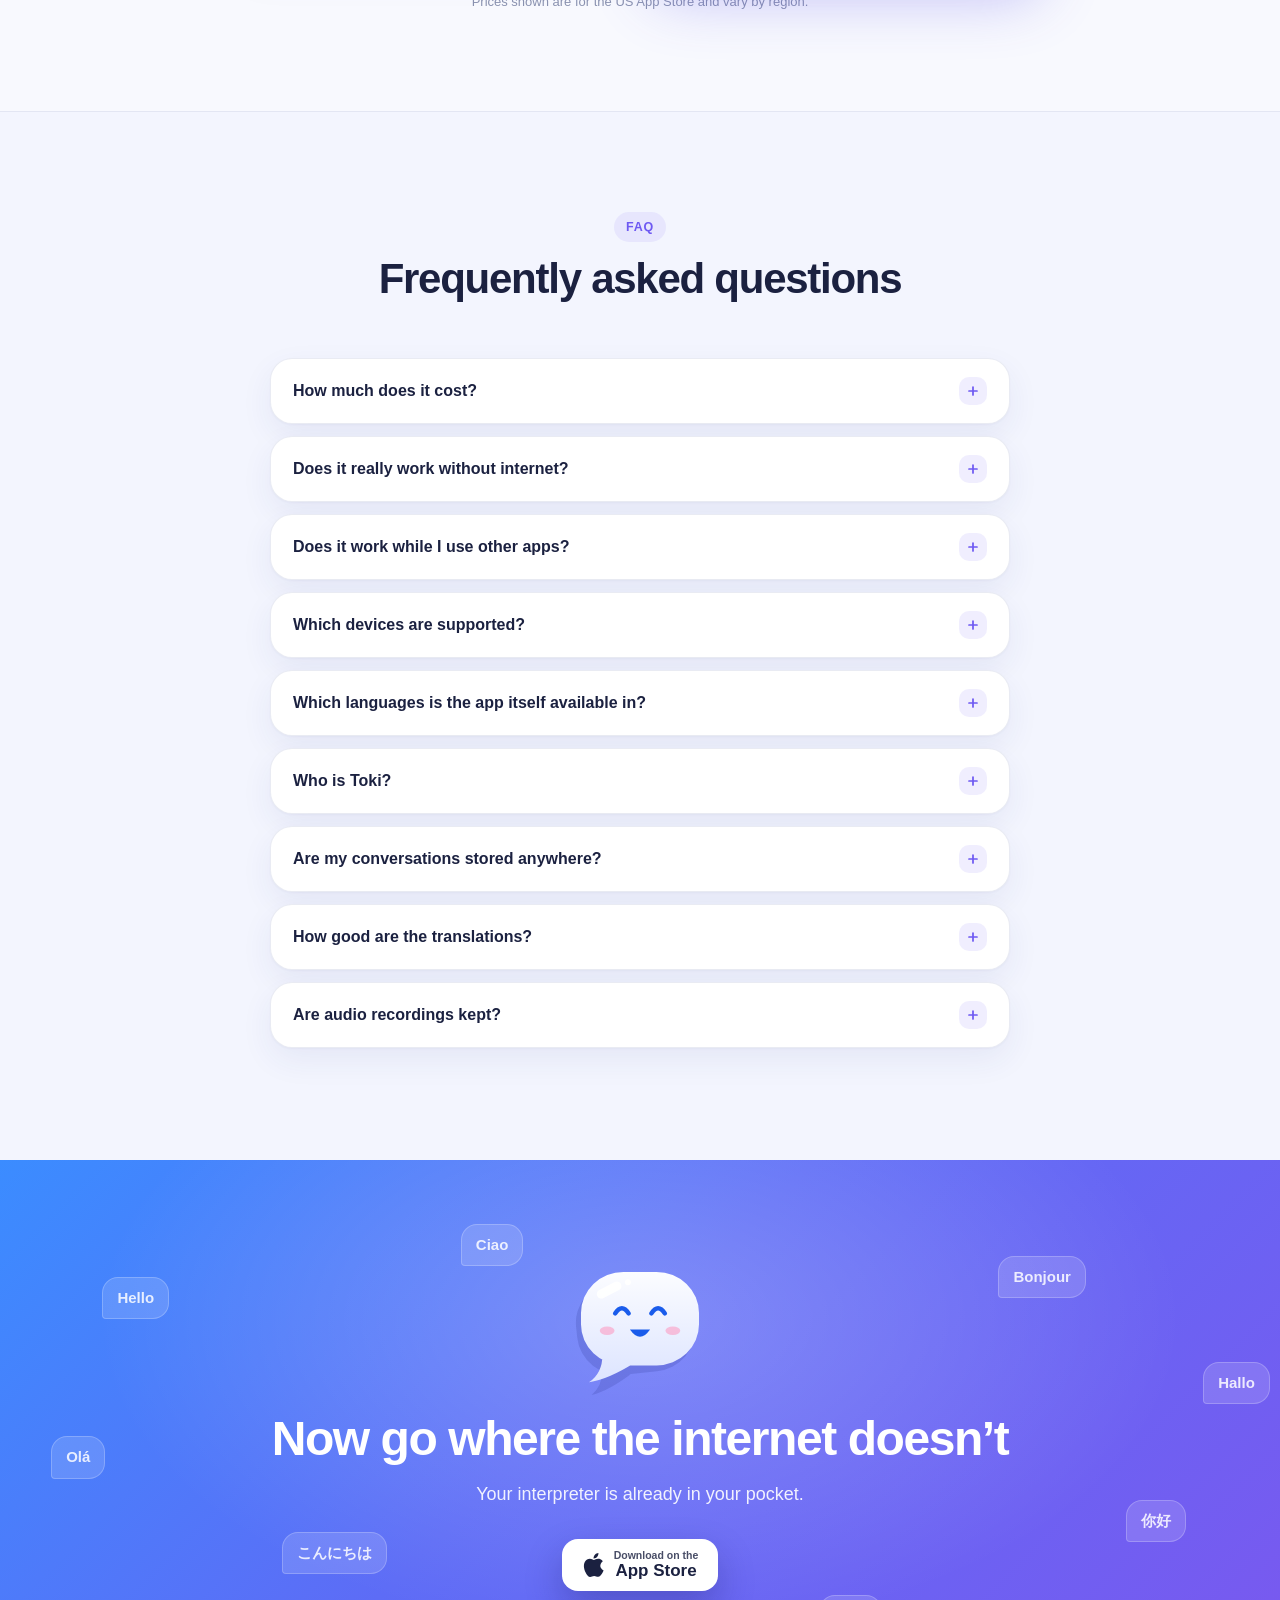
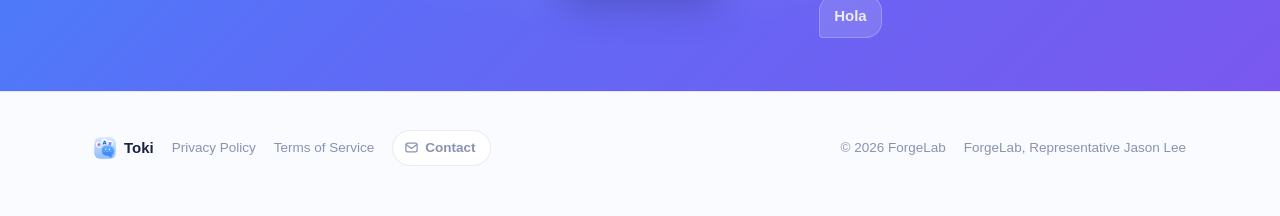
==== commit 0aa6cddd: "The translation that stays on screen in other apps Toki can now send the live translation to a small" ====
--- a/docs/index.html
+++ b/docs/index.html
@@ -19,9 +19,9 @@
 </script>
 <style>.i18n-wait body { opacity: 0; }</style>
 <title data-i18n="meta.title">Toki 토키, 인터넷 없이 말하는 순간 통역</title>
-<meta name="description" data-i18n-attr="content=meta.desc" content="Toki(토키)는 인터넷 없이 동작하는 iOS 실시간 음성 통역기입니다. 기내에서, 로밍 없는 여행지에서, 현장 인터뷰와 해외 바이어 미팅에서 말하는 순간 통역됩니다. 로그인도 추적도 없습니다." />
+<meta name="description" data-i18n-attr="content=meta.desc" content="Toki(토키)는 인터넷 없이 동작하는 iOS 실시간 음성 통역기입니다. 기내에서, 로밍 없는 여행지에서, 현장 인터뷰와 해외 바이어 미팅에서 말하는 순간 통역됩니다. 다른 앱을 쓰는 동안에도 번역이 화면에 떠 있습니다. 로그인도 추적도 없습니다." />
 <meta property="og:title" content="Toki 토키, 인터넷 없이 말하는 순간 통역" />
-<meta property="og:description" content="비행기 안에서도, 로밍 없는 여행지에서도. 100% 온디바이스 실시간 통역, 당신의 목소리는 폰 밖으로 나가지 않습니다." />
+<meta property="og:description" content="비행기 안에서도, 로밍 없는 여행지에서도. 영상을 보는 동안에도 번역이 화면에 떠 있습니다. 100% 온디바이스 실시간 통역, 당신의 목소리는 폰 밖으로 나가지 않습니다." />
 <meta property="og:type" content="website" />
 <meta property="og:locale" content="ko_KR" />
 <meta property="og:locale:alternate" content="en_US" />
@@ -92,6 +92,7 @@
       <span><svg viewBox="0 0 24 24" aria-hidden="true"><rect x="3.5" y="7" width="17" height="13" rx="3"/><path d="M9 7V5.2A1.7 1.7 0 0 1 10.7 3.5h2.6A1.7 1.7 0 0 1 15 5.2V7M8 7v13M16 7v13"/></svg><b data-i18n="hero.chip2">로밍 없는 여행</b></span>
       <span><svg viewBox="0 0 24 24" aria-hidden="true"><rect x="9" y="3" width="6" height="11" rx="3"/><path d="M5.5 11a6.5 6.5 0 0 0 13 0M12 17.5V21M9 21h6"/></svg><b data-i18n="hero.chip3">현장 인터뷰</b></span>
       <span><svg viewBox="0 0 24 24" aria-hidden="true"><circle cx="9" cy="8" r="3"/><path d="M3.5 20a5.5 5.5 0 0 1 11 0"/><circle cx="17" cy="9" r="2.5"/><path d="M16 14.3a4.8 4.8 0 0 1 4.8 5.7"/></svg><b data-i18n="hero.chip4">바이어 미팅</b></span>
+      <span><svg viewBox="0 0 24 24" aria-hidden="true"><rect x="2.5" y="4.5" width="19" height="13" rx="3"/><path d="M10 8.5l5 2.5-5 2.5z"/><path d="M8 21h8"/></svg><b data-i18n="hero.chip5">영상 보면서</b></span>
     </div>
   </div>
 
@@ -241,6 +242,50 @@
         <span class="ico sky"><svg viewBox="0 0 24 24" aria-hidden="true"><path d="M12 3.5v11M7.5 8 12 3.5 16.5 8M5 13v5a2.5 2.5 0 0 0 2.5 2.5h9A2.5 2.5 0 0 0 19 18v-5"/></svg></span>
         <h3 data-i18n="f6.h3">기록과 공유</h3>
         <p data-i18n="f6.p">끝난 대화는 자동으로 저장됩니다. 펼쳐 보고, 복사하고, 그대로 공유할 수 있습니다. 모두 내 폰 안에만 남습니다.</p>
+      </div>
+    </div>
+  </div>
+</section>
+
+<!-- ======================= FLOATING CAPTIONS ======================= -->
+<section id="floating">
+  <div class="wrap float-sec">
+    <div class="float-copy">
+      <div class="sec-head" data-reveal="rise">
+        <span class="eyebrow" data-i18n="float.eyebrow">다른 앱 위에서</span>
+        <h2 data-i18n="float.h2">영상을 보는 동안에도<br />번역은 떠 있습니다</h2>
+        <p data-i18n="float.p">통역을 작은 창으로 띄우면 앱을 나가도 사라지지 않습니다. 외국어 영상을 보든 지도를 확인하든, 들리는 말이 그 위에 번역되어 남습니다.</p>
+      </div>
+      <ul class="float-points" data-reveal="rise">
+        <li>
+          <b data-i18n="float.p1t">세로 영상도 그대로</b>
+          <span data-i18n="float.p1">짧은 세로 영상을 넘겨 보는 동안에도 번역이 따라옵니다.</span>
+        </li>
+        <li>
+          <b data-i18n="float.p2t">창에서 바로 멈추기</b>
+          <span data-i18n="float.p2">창의 재생 버튼이 통역을 멈추고 다시 시작합니다.</span>
+        </li>
+        <li>
+          <b data-i18n="float.p3t">긴 문장도 잘리지 않게</b>
+          <span data-i18n="float.p3">번역문은 길어도 전체가 들어가고, 원문은 한 줄로 말을 따라 흐릅니다.</span>
+        </li>
+      </ul>
+    </div>
+
+    <div class="float-stage" data-reveal="rise">
+      <div class="device pip-device">
+        <video class="pip-video" autoplay muted loop playsinline preload="metadata"
+               src="assets/video/cabin_portrait.mp4"
+               aria-label="기내에서 대화하는 두 승객의 영상 위에 떠 있는 번역 창"
+               data-i18n-attr="aria-label=float.videoLabel"></video>
+        <div class="pip-card" id="pipCard">
+          <div class="pip-top">
+            <span class="pip-pair" data-i18n="float.pair"><span class="glyph v">A</span><svg class="farrow" viewBox="0 0 16 10" aria-hidden="true"><path d="M1 5h13M10 1.5 14 5l-4 3.5"/></svg><span class="glyph">가</span></span>
+            <span class="pip-state" data-i18n="float.state">듣는 중</span>
+          </div>
+          <div class="pip-src" id="pipSrc">This airline’s in-flight meal is genuinely good</div>
+          <div class="pip-dst" id="pipDst">이 항공사는 기내식이 진짜 괜찮습니다</div>
+        </div>
       </div>
     </div>
   </div>
@@ -456,6 +501,10 @@
         <p data-i18n="faq.a2">네. 언어 팩(언어당 약 50~100MB)을 한 번 받아두면 음성 인식과 번역 모두 기기 안에서 처리됩니다. 비행기 모드에서 그대로 시험해 보실 수 있습니다.</p>
       </details>
       <details>
+        <summary data-i18n="faq.q9">다른 앱을 쓰는 동안에도 되나요?</summary>
+        <p data-i18n="faq.a9">됩니다. 통역 중에 작은 창으로 띄우면 앱을 나가도 번역이 화면에 남습니다. 영상을 보거나 지도를 확인하는 동안에도 통역은 계속되고, 창의 재생 버튼으로 멈추고 다시 시작할 수 있습니다.</p>
+      </details>
+      <details>
         <summary data-i18n="faq.q3">어떤 기기에서 쓸 수 있나요?</summary>
         <p data-i18n="faq.a3">iOS 26 이상이 설치된 iPhone에서 동작합니다. Apple의 최신 온디바이스 음성 인식과 번역 기술을 사용하기 때문입니다.</p>
       </details>
--- a/docs/styles.css
+++ b/docs/styles.css
@@ -412,6 +412,41 @@
 .mood p { font-size: 14.5px; color: var(--body); }
 .moods-hint { text-align: center; margin-top: 22px; font-size: 13.5px; color: var(--dim); }
 
+/* Floating captions: the app's window, over another app */
+#floating { overflow: hidden; }
+.float-sec { display: grid; grid-template-columns: 1.02fr .98fr; gap: 54px; align-items: center; }
+.float-copy .sec-head { text-align: left; margin: 0; max-width: 520px; }
+.float-points { list-style: none; margin: 26px 0 0; padding: 0; display: grid; gap: 16px; max-width: 520px; }
+.float-points li { position: relative; padding-left: 20px; display: grid; gap: 3px; }
+.float-points li::before {
+  content: ""; position: absolute; left: 0; top: 8px; width: 9px; height: 9px; border-radius: 50%;
+  background: linear-gradient(180deg, var(--lilac), var(--violet));
+}
+.float-points b { font-size: 15.5px; font-weight: 800; letter-spacing: -0.01em; }
+.float-points span { font-size: 14.5px; color: var(--body); line-height: 1.65; }
+
+.float-stage { display: flex; justify-content: center; }
+.pip-device { width: 274px; transform: rotate(-2deg); }
+.pip-device video { width: 100%; aspect-ratio: 9 / 19.5; object-fit: cover; border-radius: 41px; display: block; }
+.pip-card {
+  position: absolute; left: 7%; right: 7%; top: 13%; z-index: 3;
+  padding: 12px 14px 13px; border-radius: 20px;
+  background: linear-gradient(150deg, #121a2e, #070a14);
+  box-shadow: 0 20px 38px rgba(8, 12, 30, .45), inset 0 0 0 1px rgba(255,255,255,.08);
+  transition: opacity .3s var(--ease), transform .3s var(--ease);
+}
+.pip-card.swap { opacity: 0; transform: translateY(8px) scale(.97); }
+.pip-top { display: flex; align-items: center; gap: 6px; margin-bottom: 9px; }
+.pip-pair { display: inline-flex; align-items: center; gap: 6px; }
+.pip-top .glyph { width: 22px; height: 22px; border-radius: 7px; font-size: 12px; }
+.pip-top .farrow { stroke: rgba(255,255,255,.45); }
+.pip-state { margin-left: 3px; font-size: 11px; font-weight: 700; color: rgba(255,255,255,.6); }
+.pip-src {
+  font-size: 12px; font-weight: 700; color: rgba(255,255,255,.55); line-height: 1.4;
+  white-space: nowrap; overflow: hidden; text-overflow: ellipsis;
+}
+.pip-dst { font-size: 15.5px; font-weight: 800; color: #fff; line-height: 1.38; margin-top: 4px; }
+
 /* Screens */
 .shots {
   display: grid; grid-template-columns: repeat(5, 1fr); gap: 22px;
@@ -629,6 +664,10 @@
   .shot { scroll-snap-align: center; }
 }
 @media (max-width: 980px) {
+  .float-sec { grid-template-columns: 1fr; gap: 34px; }
+  .float-copy .sec-head, .float-points { margin-left: auto; margin-right: auto; text-align: left; }
+  .pip-device { transform: none; }
+
   .hero { grid-template-columns: 1fr; padding-top: 56px; text-align: center; }
   .hero .sub { margin-left: auto; margin-right: auto; }
   .hero-ctas, .moment-chips { justify-content: center; }
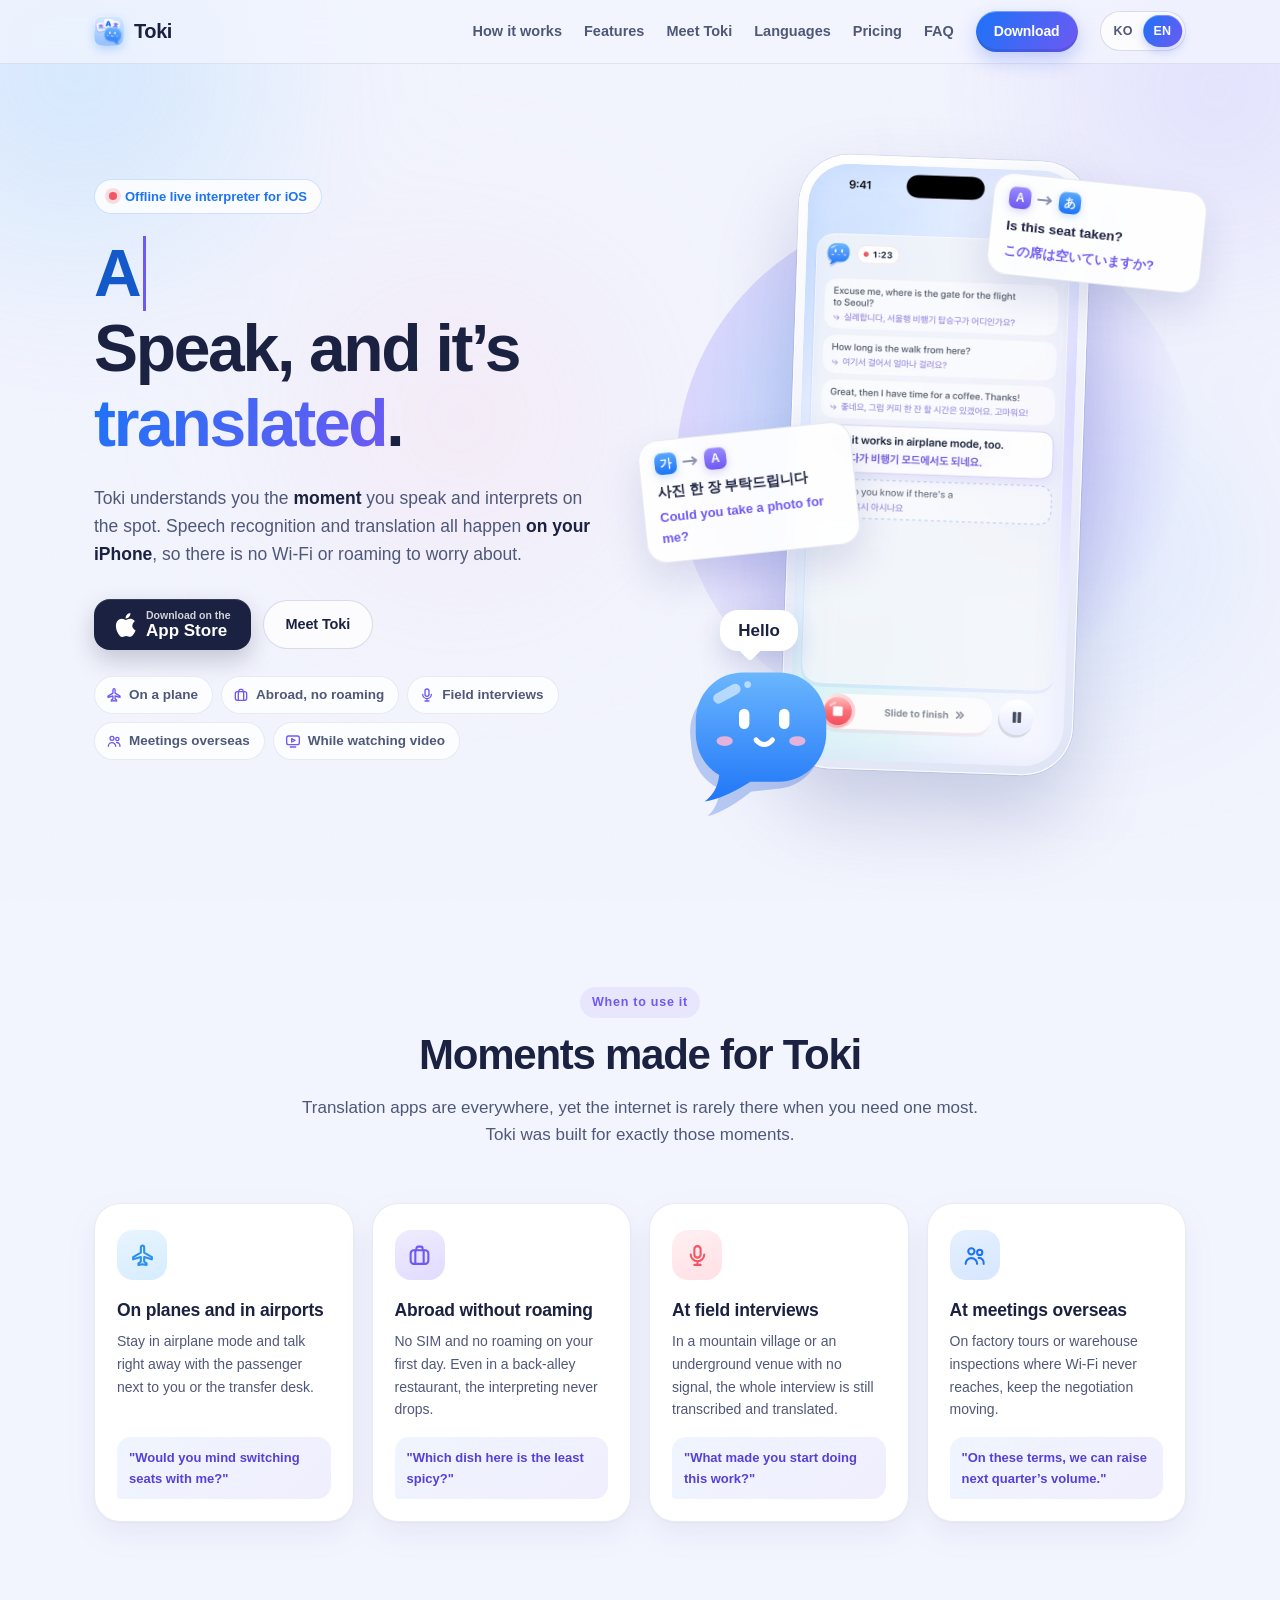
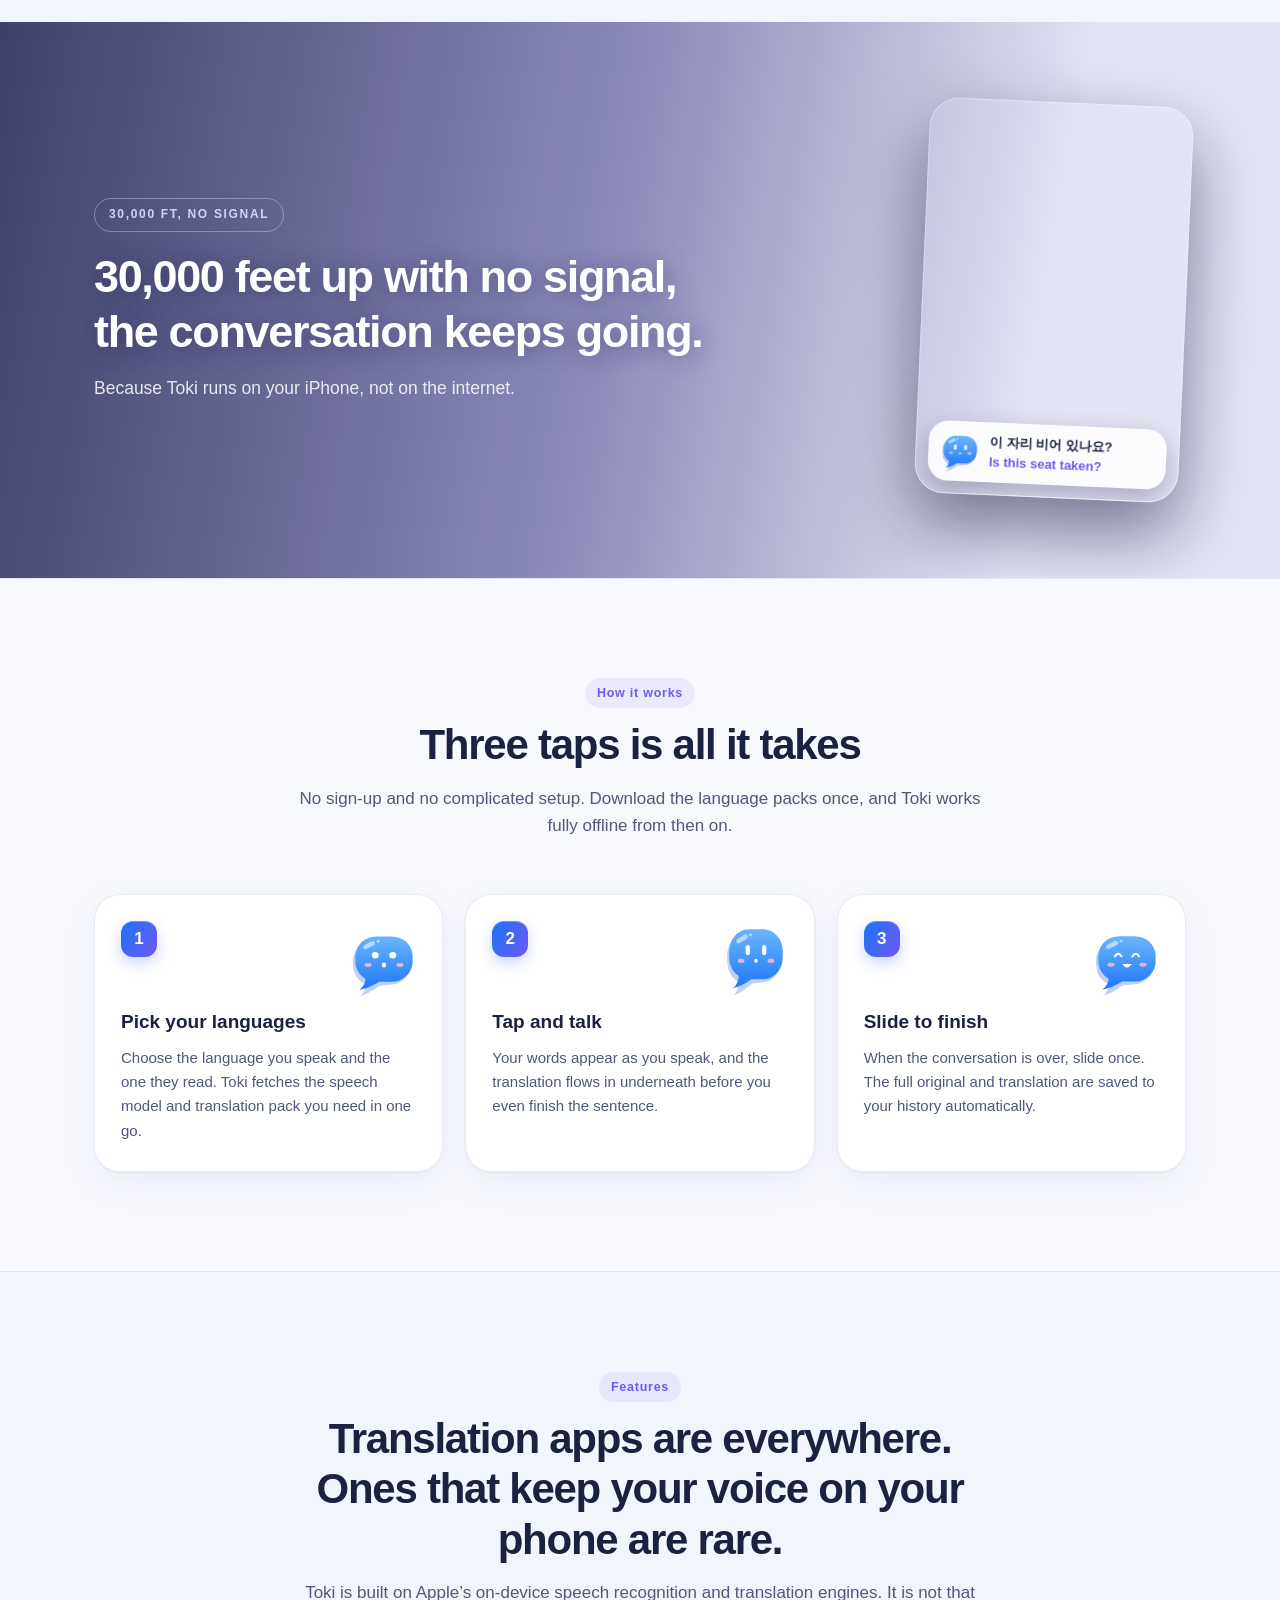
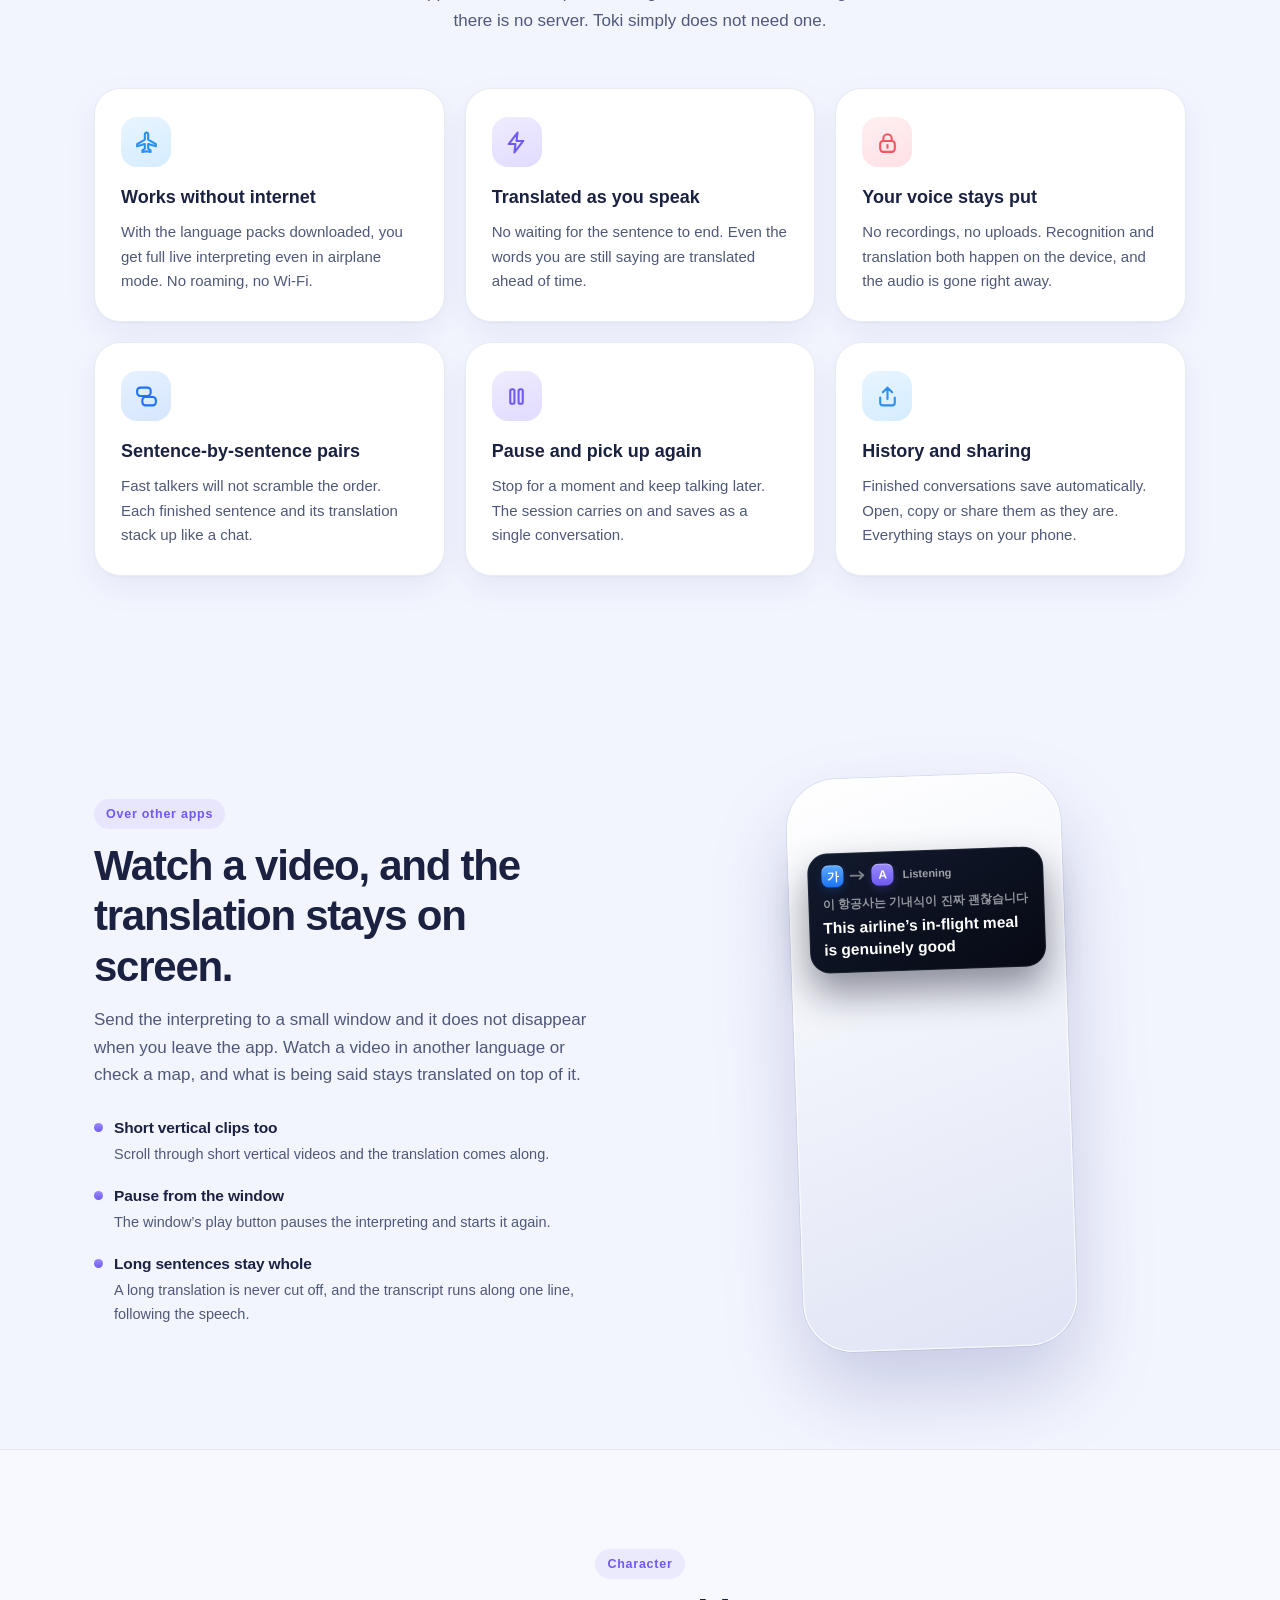
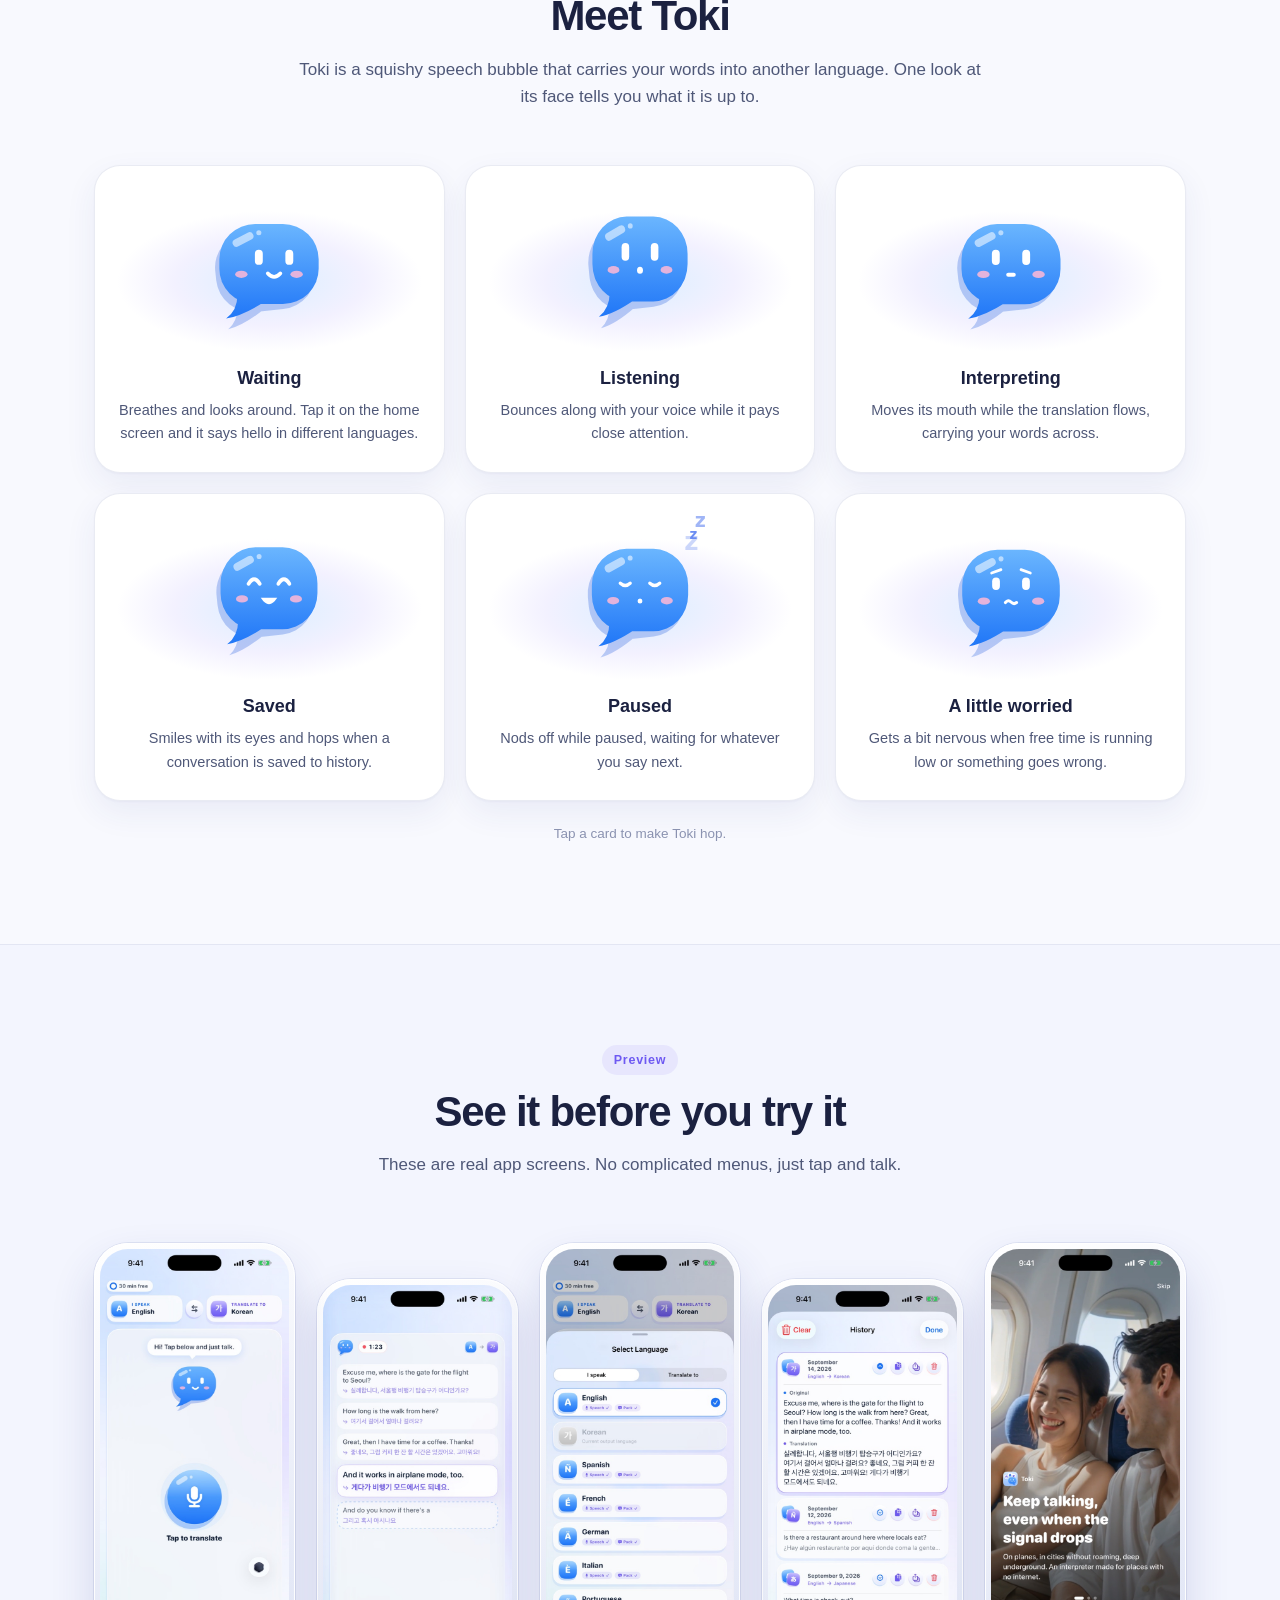
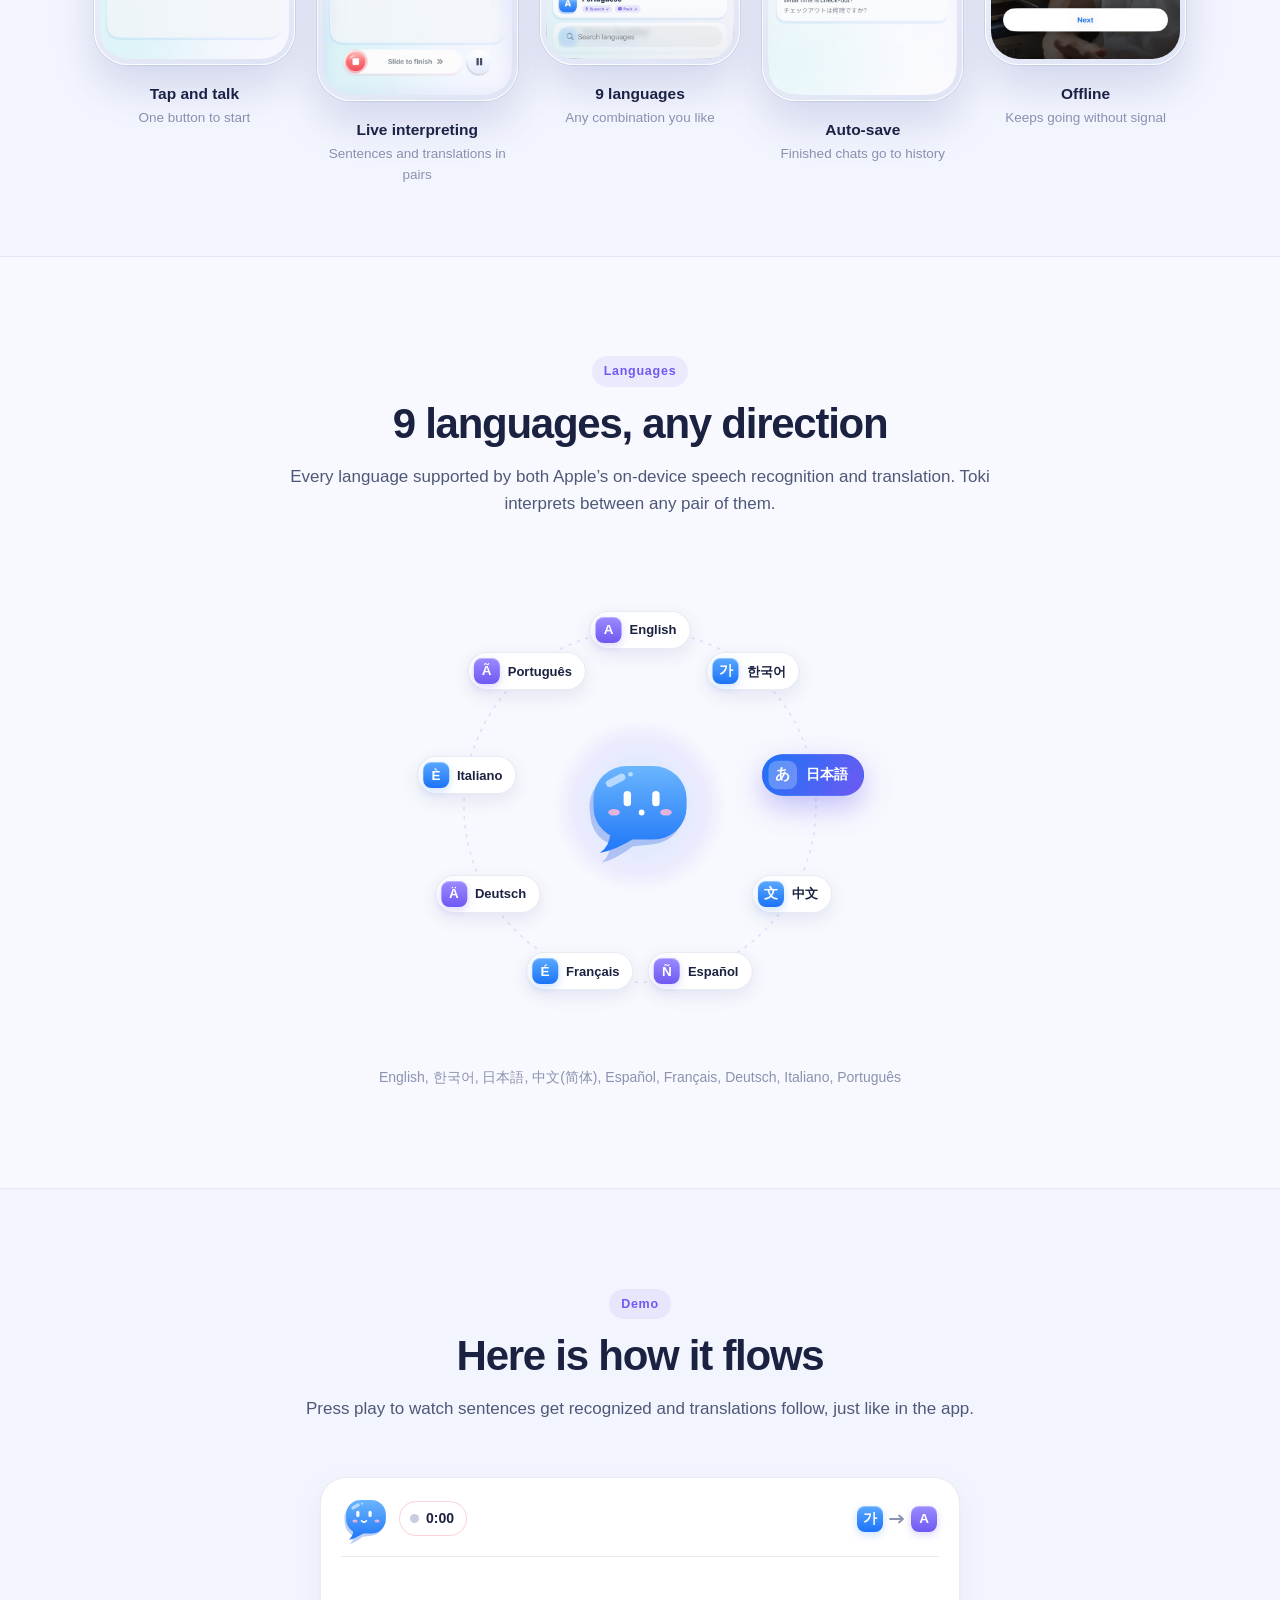
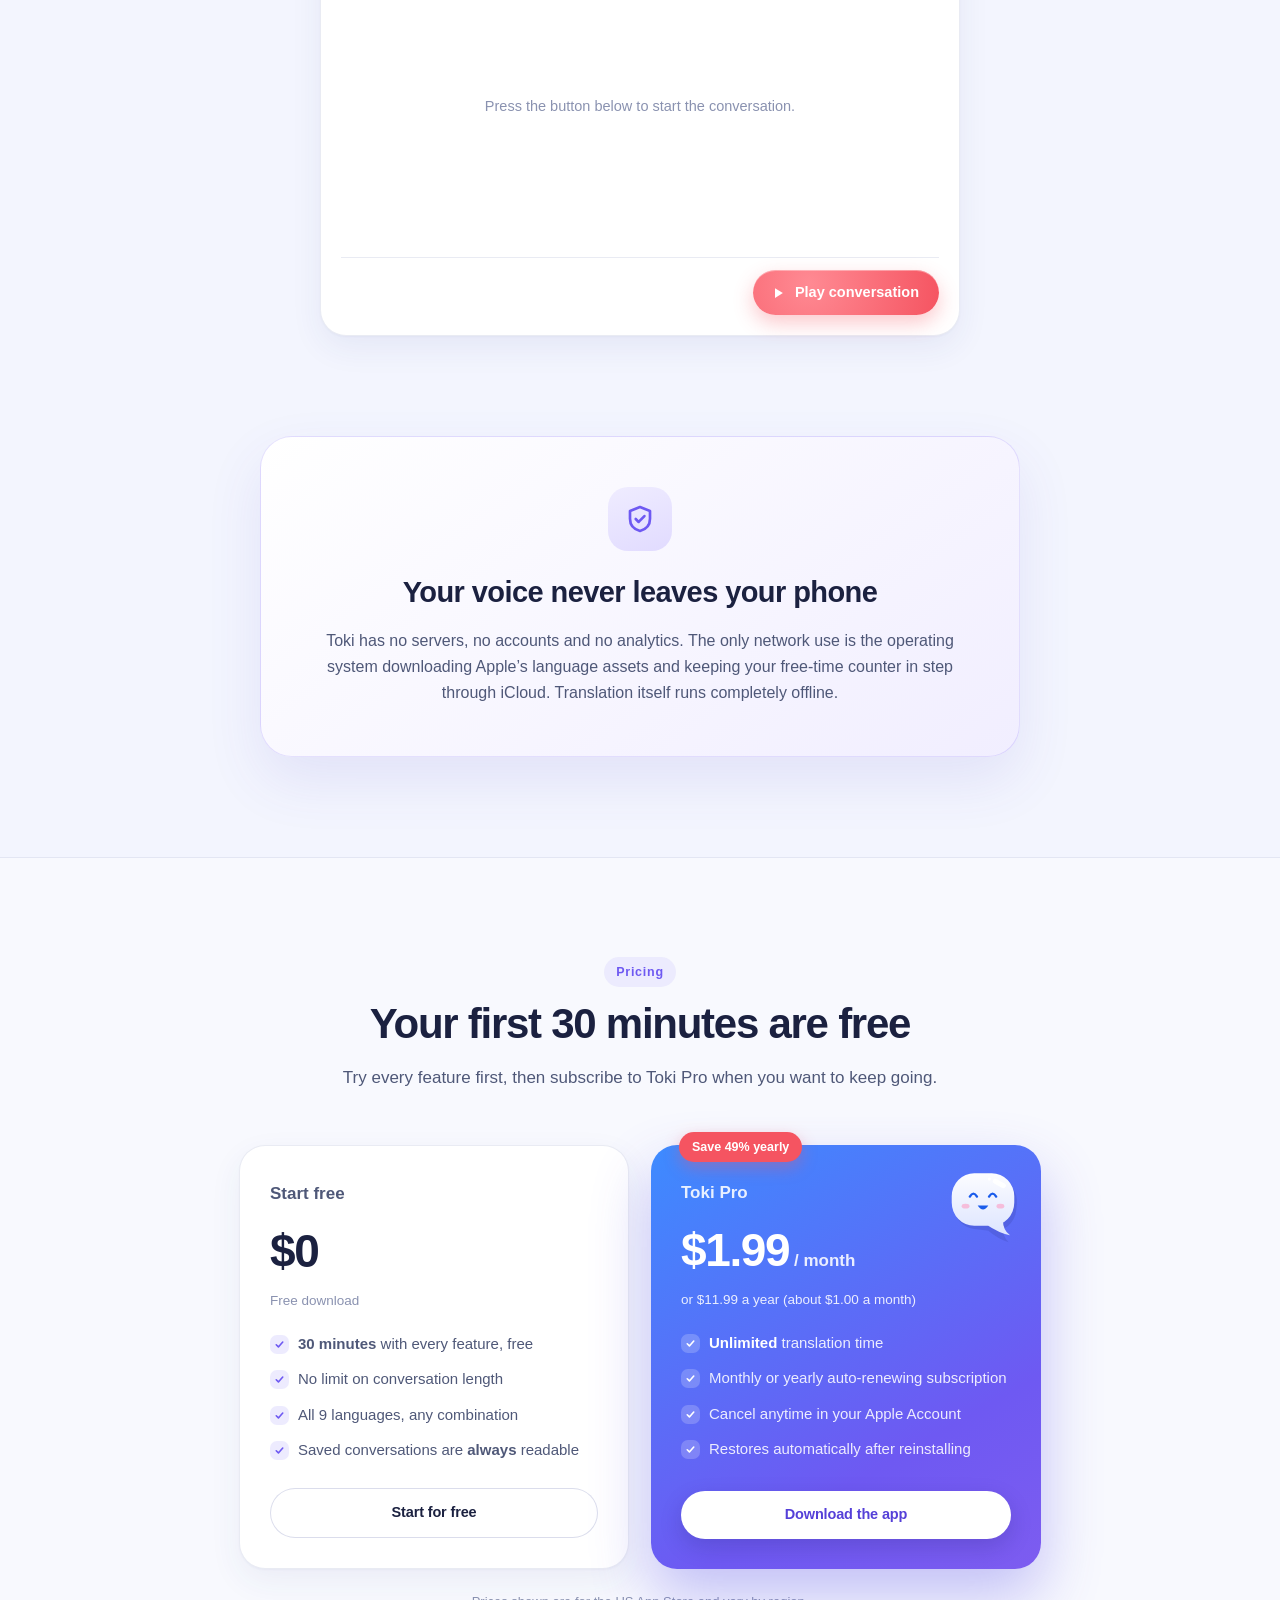
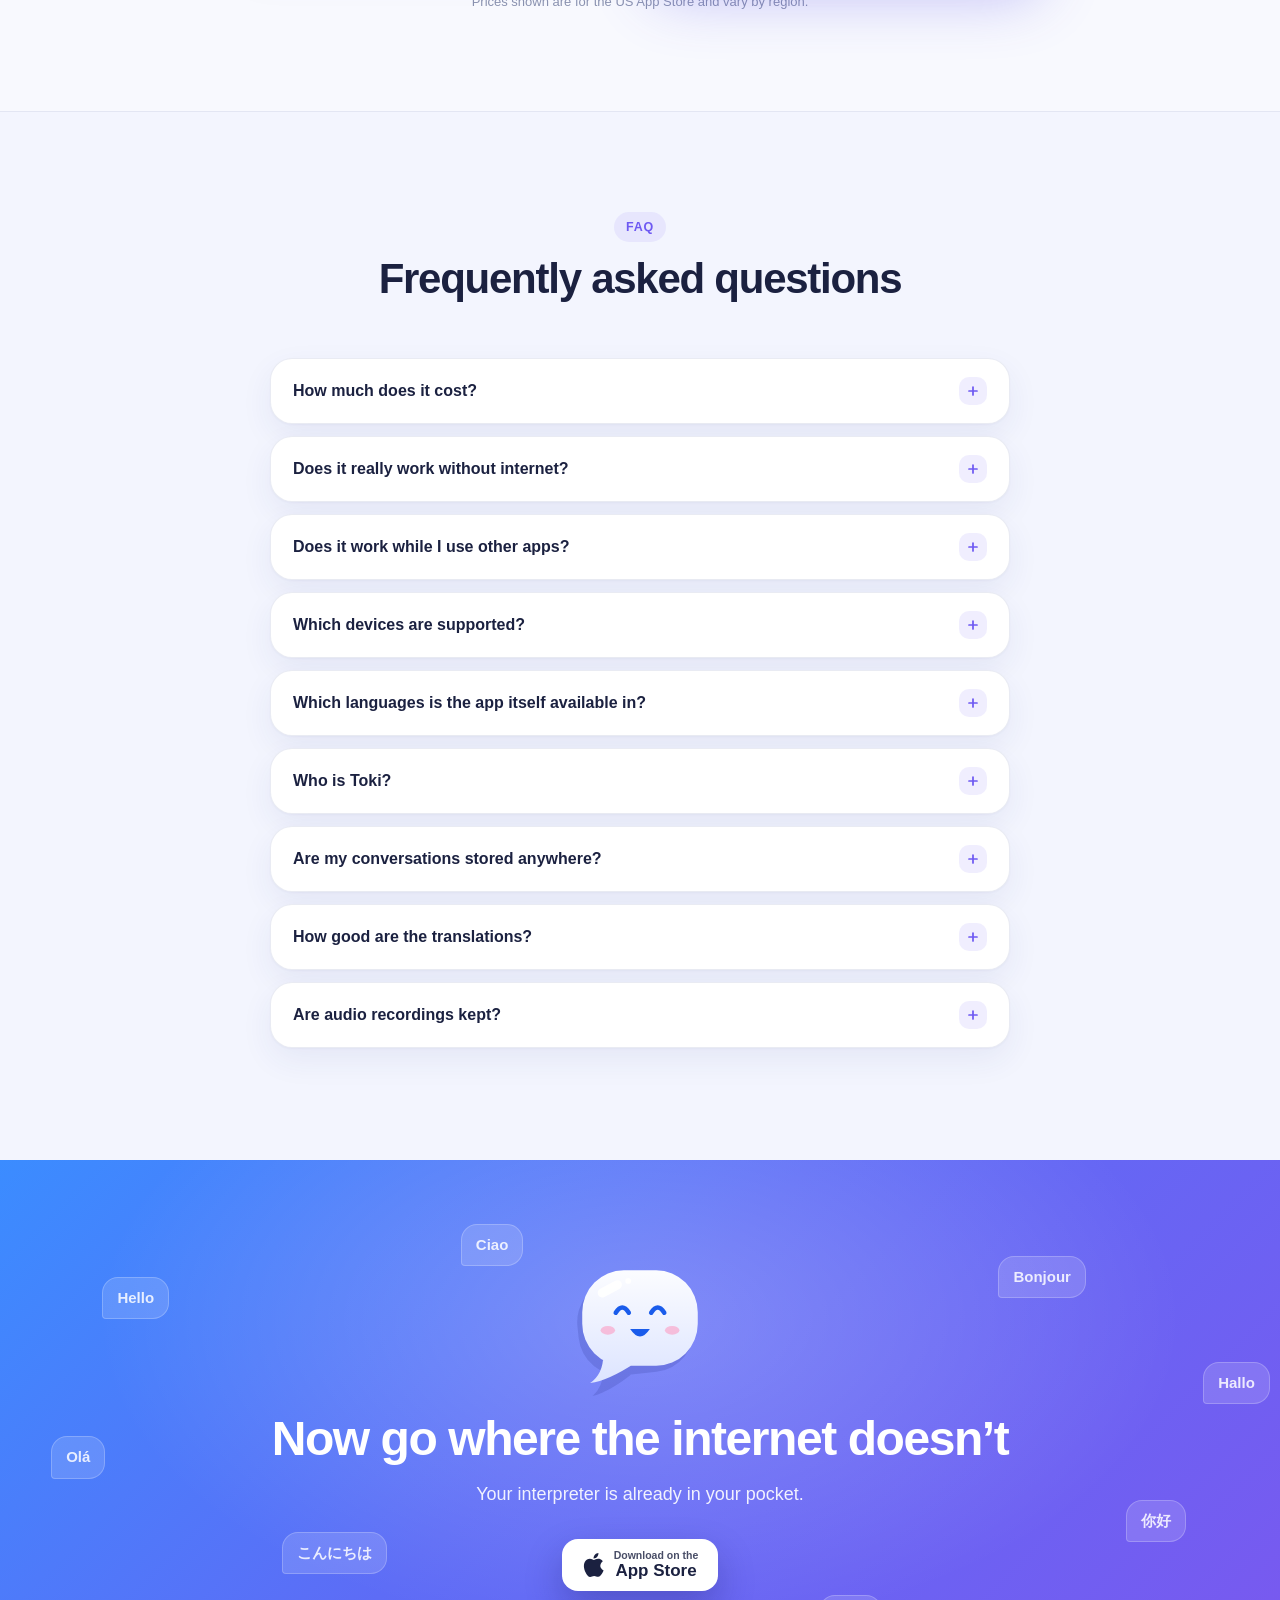
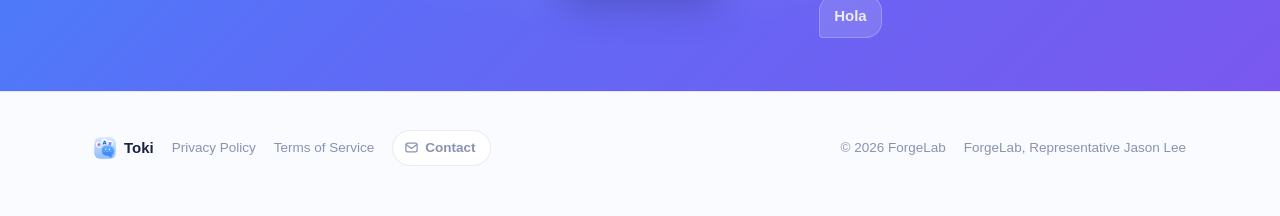
==== commit 66fed516: "App Store 링크로 다운로드 버튼을 연결합니다 앱이 출시되어 더 이상 준비 중이 아닙니다. 히어로와 마지막 섹션의 배지, 상단 다운로드 버튼, 요금제의 두 버튼이 모두 App" ====
--- a/docs/index.html
+++ b/docs/index.html
@@ -58,7 +58,7 @@
       <a href="#langs" data-i18n="nav.langs">지원 언어</a>
       <a href="#pricing" data-i18n="nav.pricing">가격</a>
       <a href="#faq" data-i18n="nav.faq">FAQ</a>
-      <a class="btn primary nav-cta" href="#download" data-i18n="nav.cta">다운로드</a>
+      <a class="btn primary nav-cta" href="https://apps.apple.com/app/id6792521458" data-i18n="nav.cta">다운로드</a>
       <div class="lang-switch" role="group" aria-label="언어" data-i18n-attr="aria-label=switch.label">
         <button type="button" data-lang="ko" aria-pressed="true">KO</button>
         <button type="button" data-lang="en" aria-pressed="false">EN</button>
@@ -80,8 +80,7 @@
       음성 인식부터 번역까지 모두 <strong>아이폰 안에서</strong> 처리하므로, 와이파이도 로밍도 필요 없습니다.
     </p>
     <div class="hero-ctas">
-      <!-- TODO: 출시 후 App Store 링크로 교체 -->
-      <a class="store-badge" href="#" data-soon>
+      <a class="store-badge" href="https://apps.apple.com/app/id6792521458">
         <svg width="22" height="26" viewBox="0 0 22 26" fill="currentColor" aria-hidden="true"><path d="M18.3 13.8c0-3 2.5-4.5 2.6-4.6-1.4-2.1-3.6-2.4-4.4-2.4-1.9-.2-3.7 1.1-4.6 1.1-1 0-2.4-1.1-4-1.1-2 0-3.9 1.2-5 3-2.1 3.7-.5 9.1 1.5 12.1 1 1.5 2.2 3.1 3.8 3 1.5-.1 2.1-1 4-1s2.4 1 4 .9c1.7 0 2.7-1.5 3.7-3 1.2-1.7 1.6-3.4 1.7-3.5-.1 0-3.2-1.2-3.3-4.5zM15.2 4.8c.8-1 1.4-2.4 1.2-3.8-1.2.1-2.7.8-3.5 1.8-.8.9-1.5 2.3-1.3 3.7 1.4.1 2.8-.7 3.6-1.7z"/></svg>
         <span><small>Download on the</small><span class="big">App Store</span></span>
       </a>
@@ -466,7 +465,7 @@
           <li data-i18n="free.li3">9개 언어 전부, 어떤 조합이든</li>
           <li data-i18n="free.li4">저장한 대화는 <strong>언제나</strong> 열람</li>
         </ul>
-        <a class="btn ghost block" href="#download" data-i18n="free.btn">무료로 시작하기</a>
+        <a class="btn ghost block" href="https://apps.apple.com/app/id6792521458" data-i18n="free.btn">무료로 시작하기</a>
       </div>
       <div class="price-card jelly hot" data-reveal="zoom" style="--i:1">
         <span class="sale-badge" data-i18n="pro.badge">연간 45% 절약</span>
@@ -480,7 +479,7 @@
           <li data-i18n="pro.li3">언제든 해지, Apple 계정에서 관리</li>
           <li data-i18n="pro.li4">앱을 다시 설치해도 자동 복원</li>
         </ul>
-        <a class="btn light block" href="#download" data-i18n="pro.btn">앱 다운로드</a>
+        <a class="btn light block" href="https://apps.apple.com/app/id6792521458" data-i18n="pro.btn">앱 다운로드</a>
       </div>
     </div>
     <p class="price-foot" data-i18n="pricing.foot">한국 App Store 기준 가격입니다.</p>
@@ -548,7 +547,7 @@
     <span class="toki" id="finaleToki" data-mood="happy" data-style="milk" style="--size:132px"></span>
     <h2 data-i18n="finale.h2">이제, 인터넷 없는 곳으로 떠나세요</h2>
     <p data-i18n="finale.p">통역은 이미 당신의 주머니 안에 있습니다.</p>
-    <a class="store-badge light" href="#" data-soon>
+    <a class="store-badge light" href="https://apps.apple.com/app/id6792521458">
       <svg width="22" height="26" viewBox="0 0 22 26" fill="currentColor" aria-hidden="true"><path d="M18.3 13.8c0-3 2.5-4.5 2.6-4.6-1.4-2.1-3.6-2.4-4.4-2.4-1.9-.2-3.7 1.1-4.6 1.1-1 0-2.4-1.1-4-1.1-2 0-3.9 1.2-5 3-2.1 3.7-.5 9.1 1.5 12.1 1 1.5 2.2 3.1 3.8 3 1.5-.1 2.1-1 4-1s2.4 1 4 .9c1.7 0 2.7-1.5 3.7-3 1.2-1.7 1.6-3.4 1.7-3.5-.1 0-3.2-1.2-3.3-4.5zM15.2 4.8c.8-1 1.4-2.4 1.2-3.8-1.2.1-2.7.8-3.5 1.8-.8.9-1.5 2.3-1.3 3.7 1.4.1 2.8-.7 3.6-1.7z"/></svg>
       <span><small>Download on the</small><span class="big">App Store</span></span>
     </a>
@@ -569,8 +568,6 @@
   </div>
 </footer>
 
-<div class="toast" id="toast" role="status" aria-live="polite"></div>
-
 <script src="assets/js/i18n.js?v=toki2"></script>
 <script src="assets/js/toki.js?v=toki2"></script>
 <script src="assets/js/site.js?v=toki2"></script>
--- a/docs/styles.css
+++ b/docs/styles.css
@@ -615,16 +615,6 @@
 }
 @keyframes greetFloat { 0%,100% { transform: translateY(0) rotate(-3deg); opacity: .5; } 50% { transform: translateY(-16px) rotate(3deg); opacity: 1; } }
 
-/* Toast */
-.toast {
-  position: fixed; left: 50%; bottom: 28px; z-index: 100;
-  transform: translate(-50%, 20px) scale(.96); opacity: 0; pointer-events: none;
-  background: var(--ink); color: #fff; font-weight: 700; font-size: 14.5px;
-  padding: 12px 20px; border-radius: 999px; box-shadow: 0 14px 34px rgba(27,33,64,.3);
-  transition: opacity .25s var(--ease), transform .45s var(--spring);
-}
-.toast.show { opacity: 1; transform: translate(-50%, 0) scale(1); }
-
 /* ------------------------------------------------------------------ Footer */
 footer { border-top: 1px solid var(--line); padding: 38px 0 50px; background: rgba(255,255,255,.55); }
 footer .wrap { display: flex; align-items: center; flex-wrap: wrap; gap: 18px; font-size: 13.5px; color: var(--dim); }
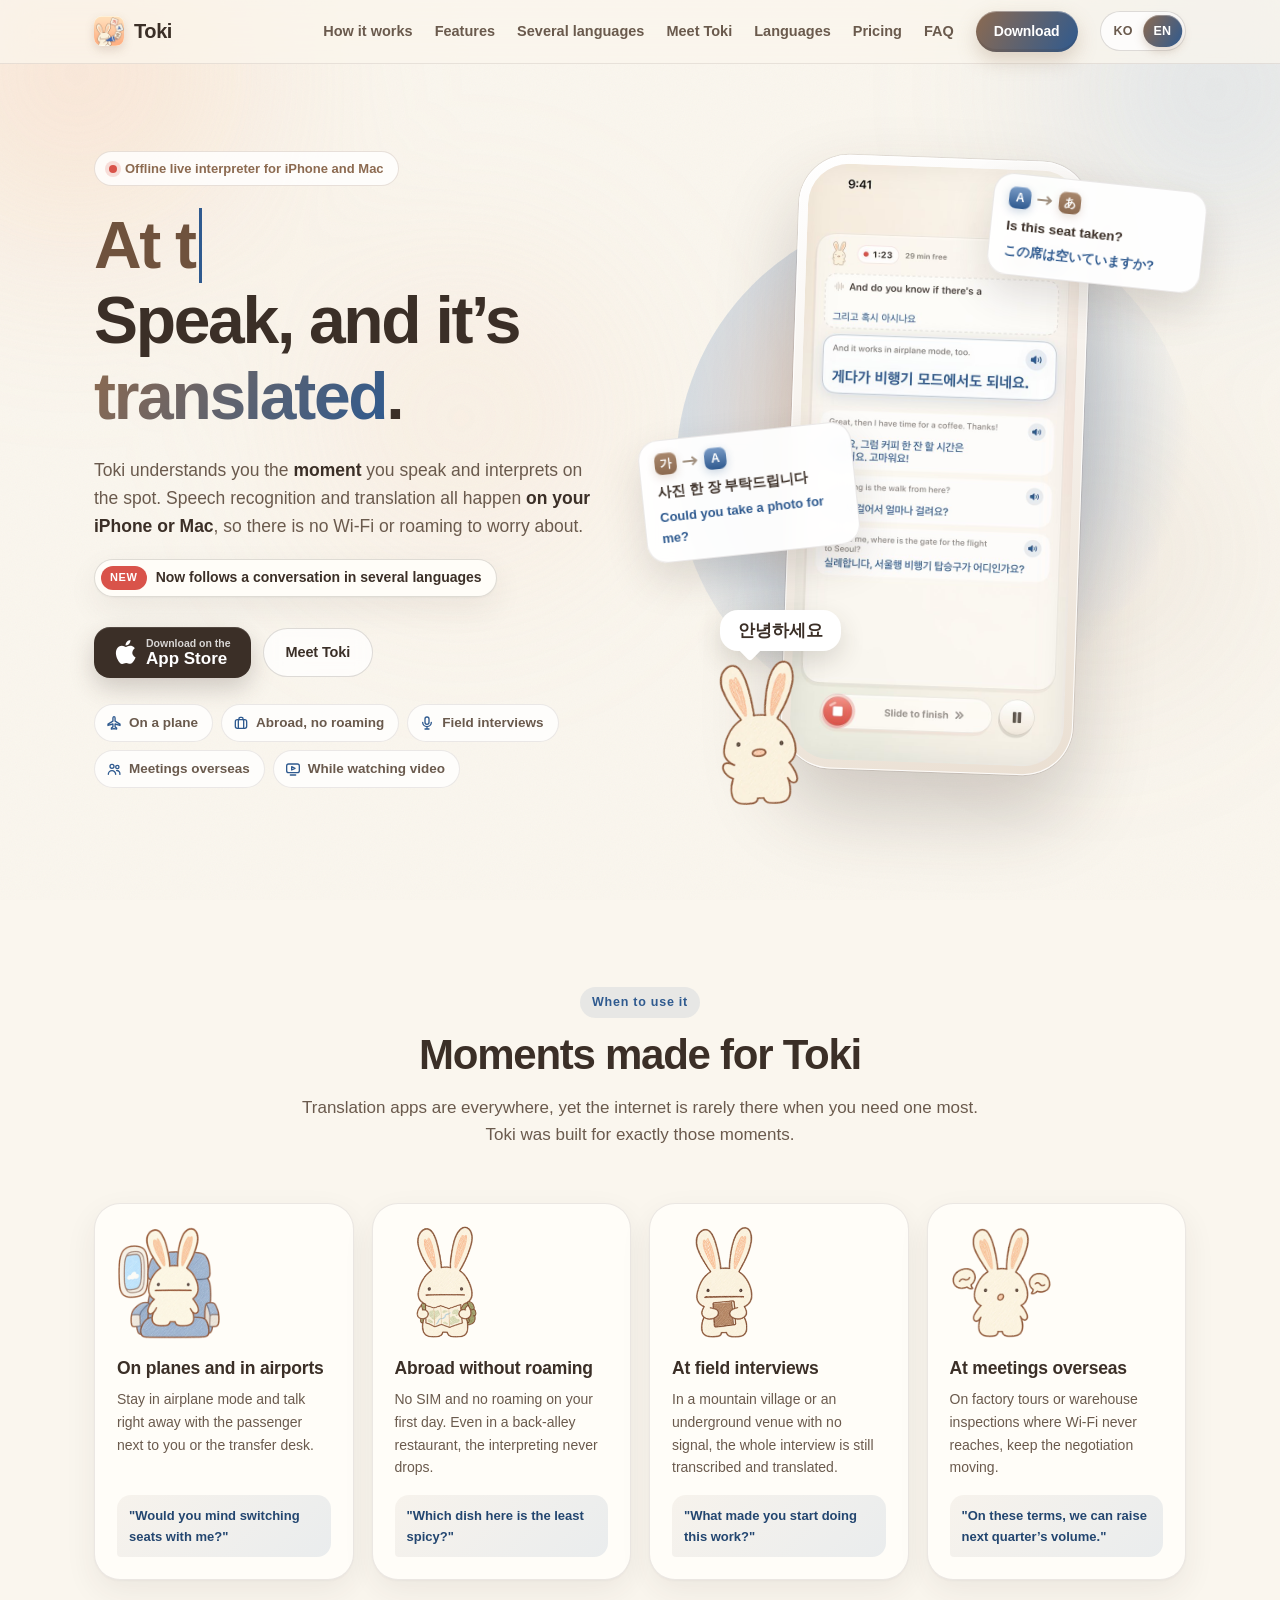
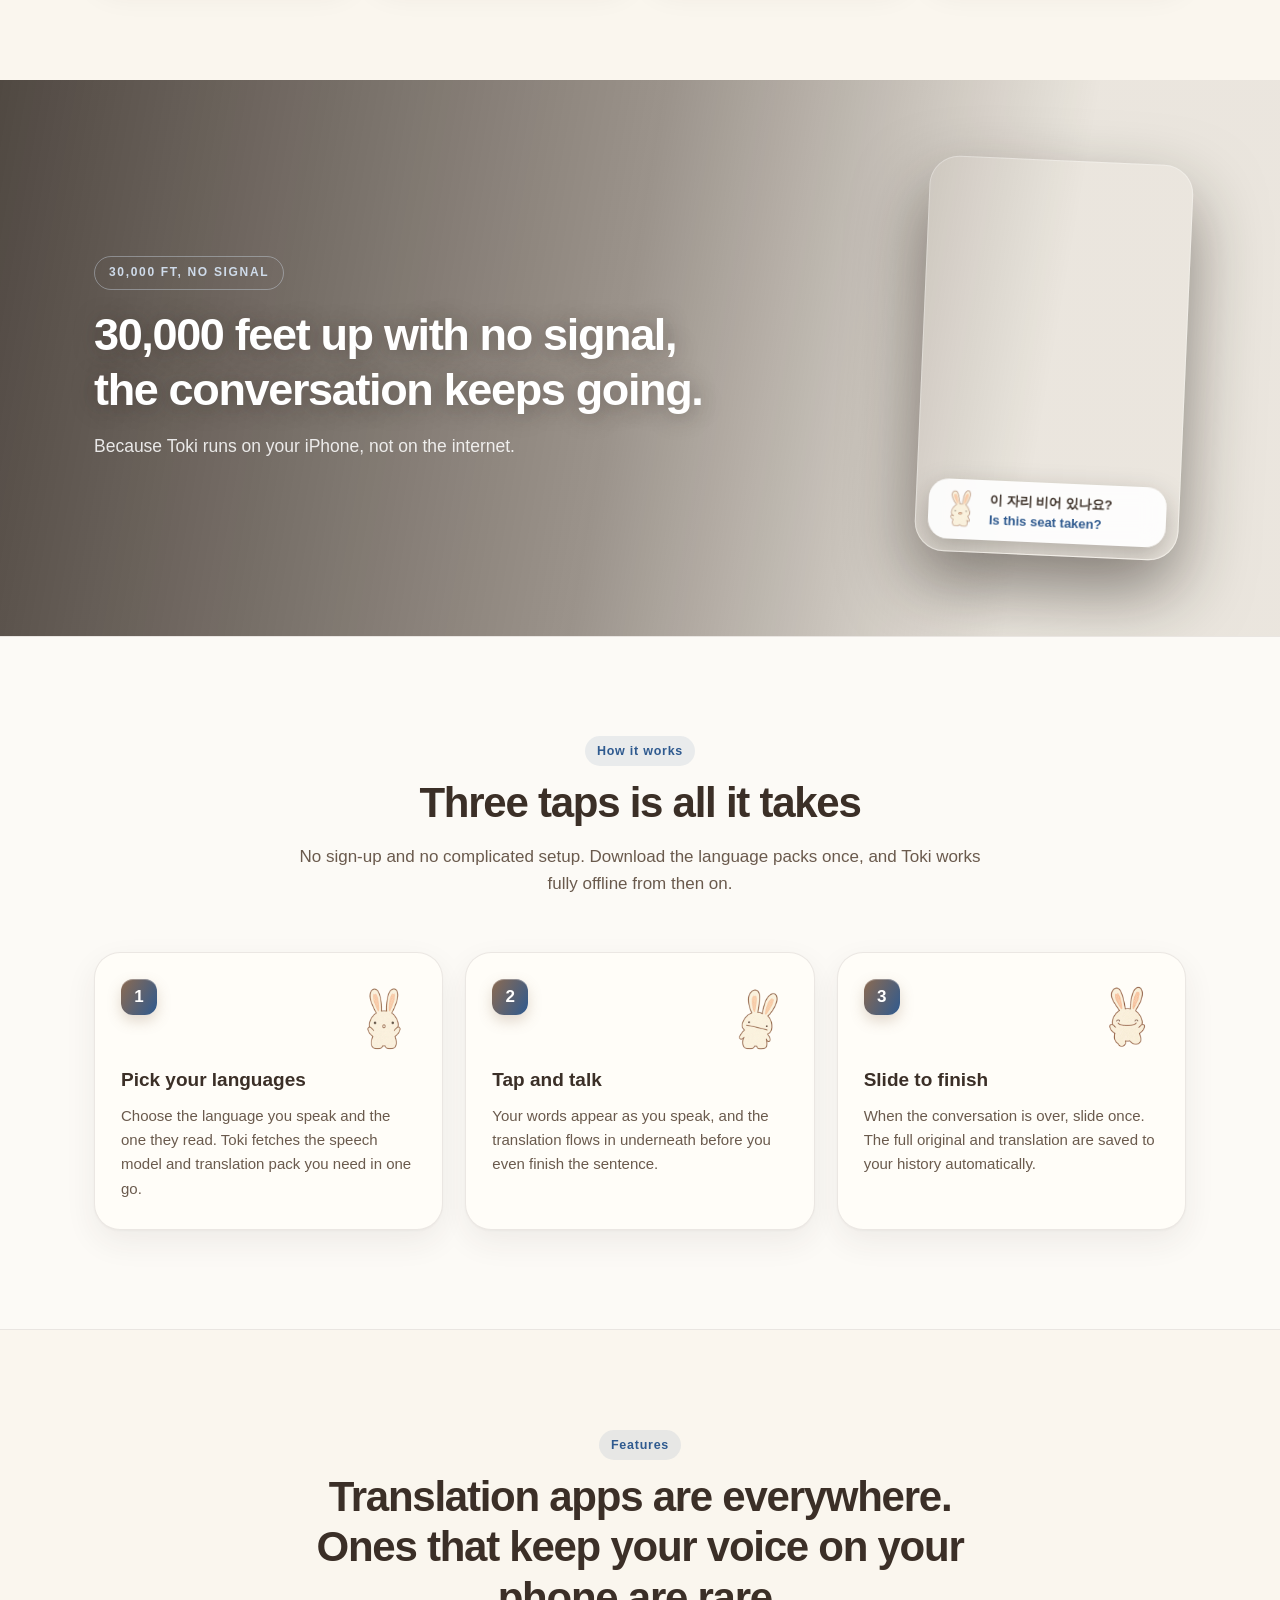
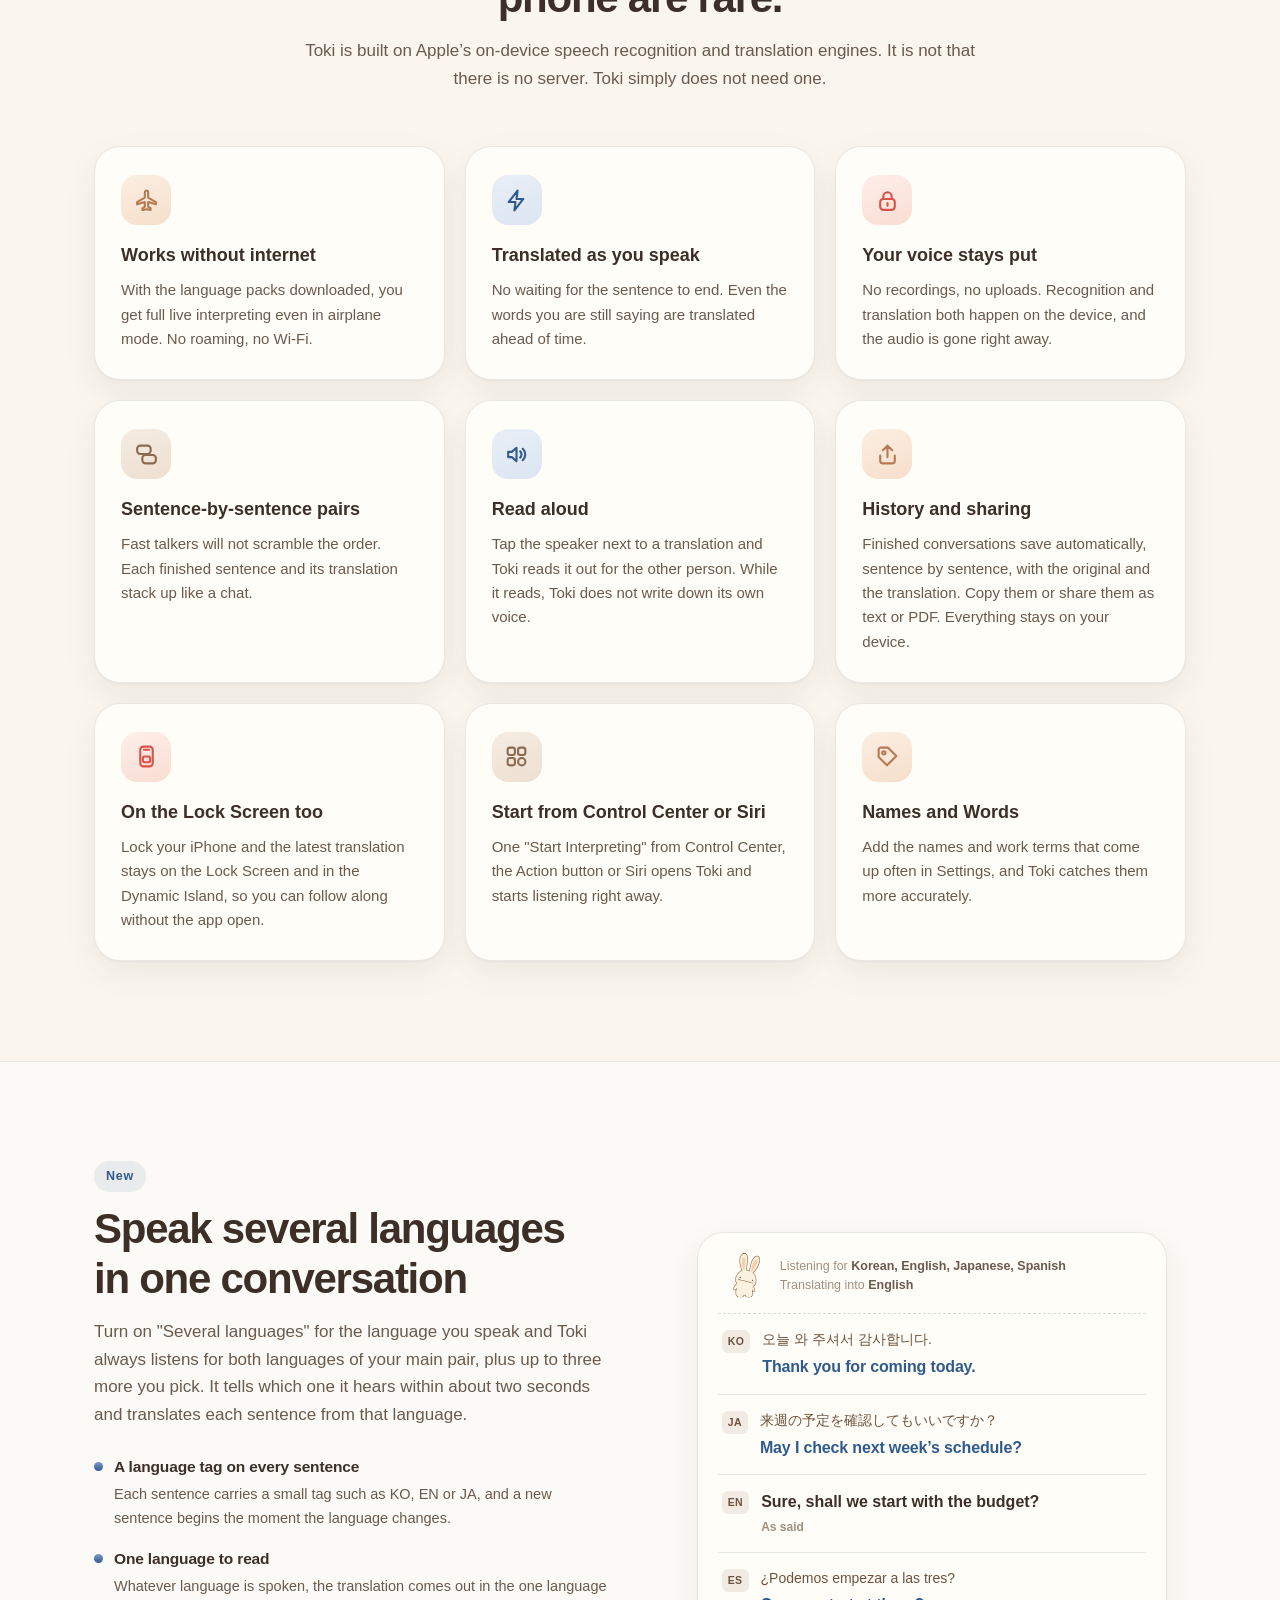
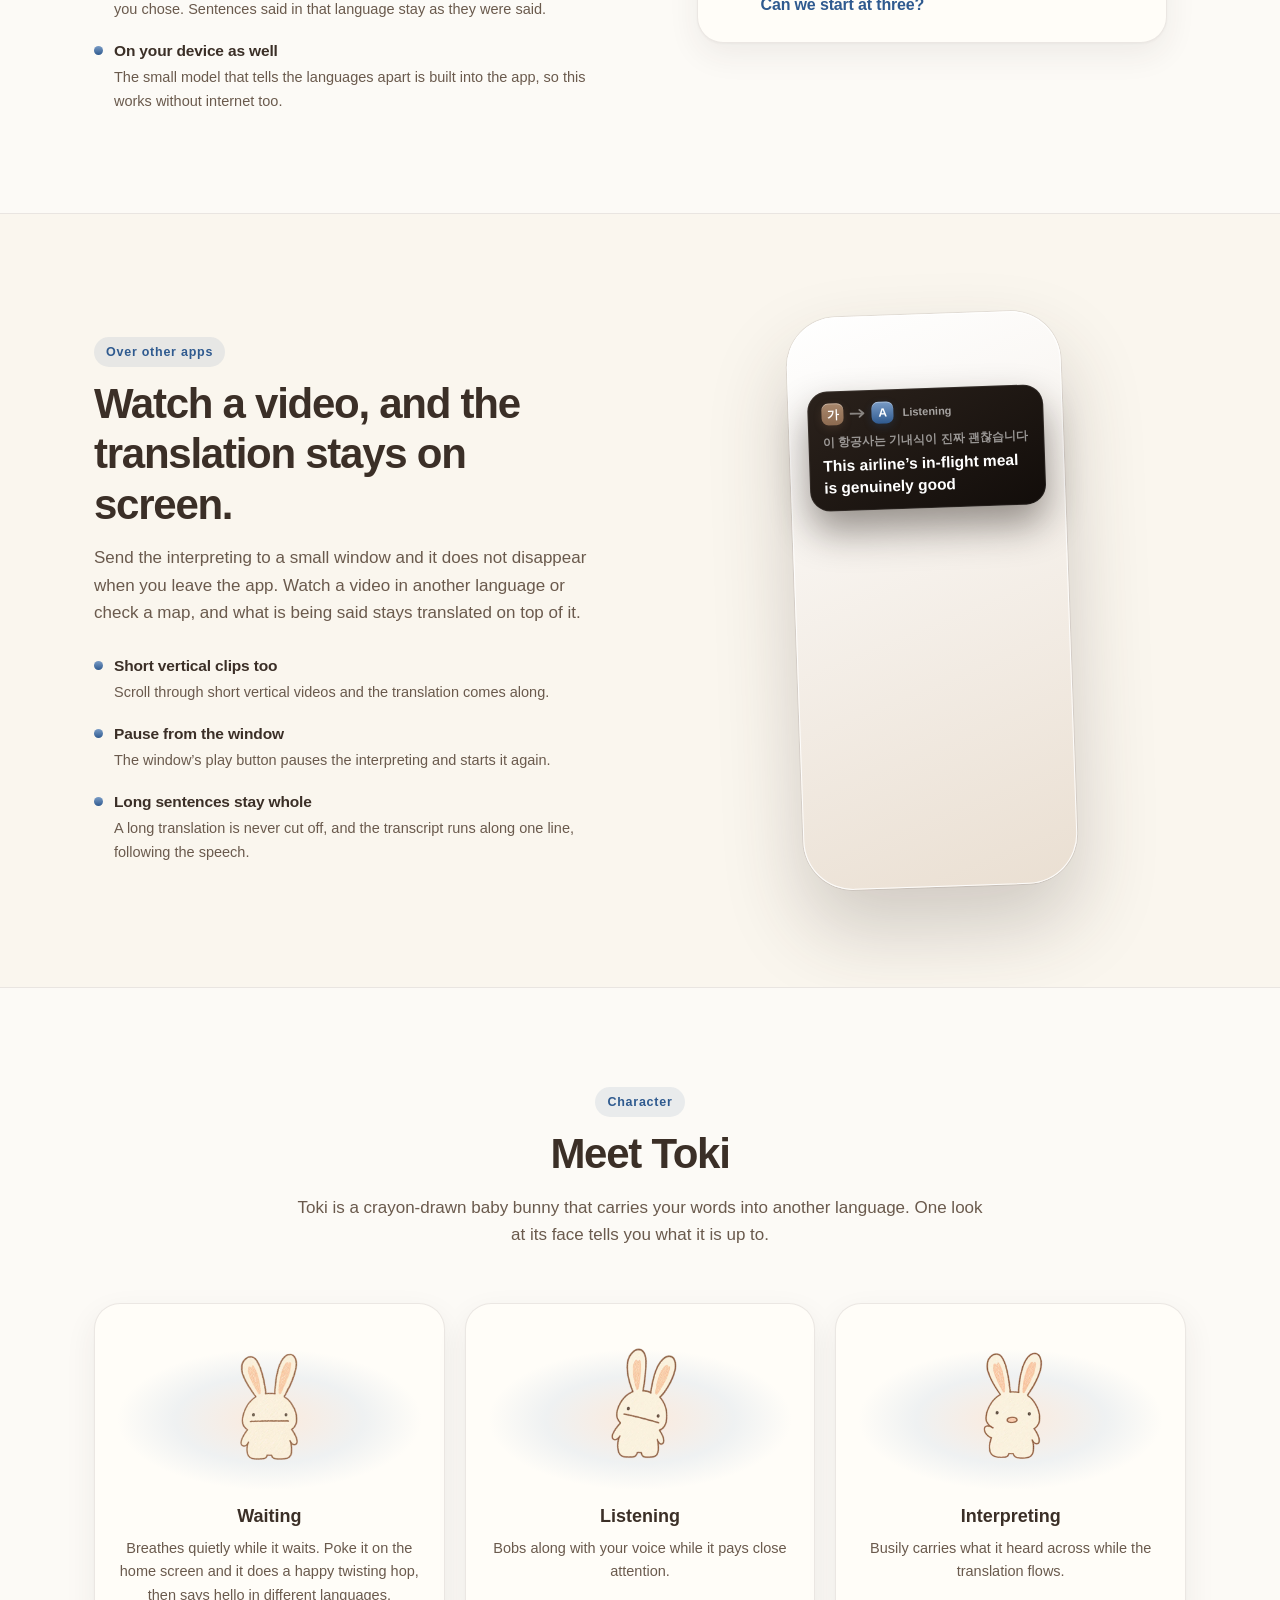
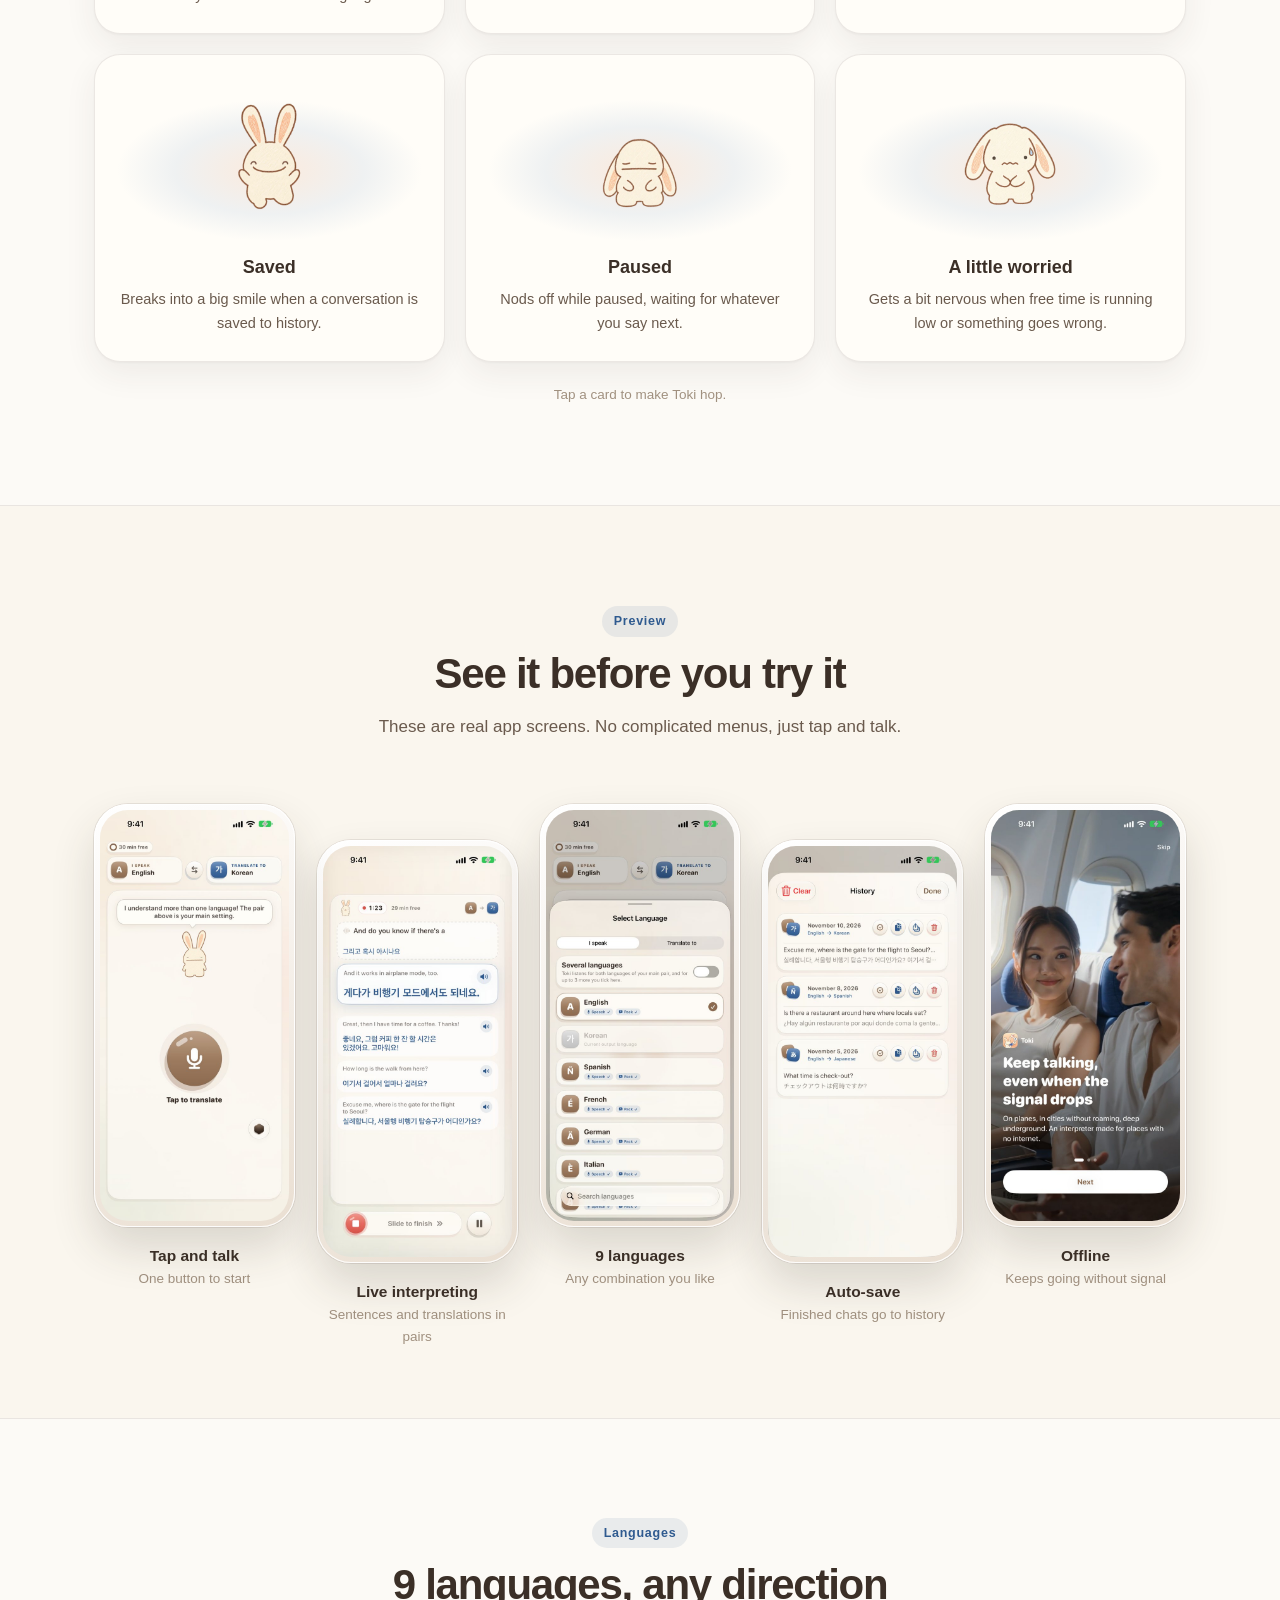
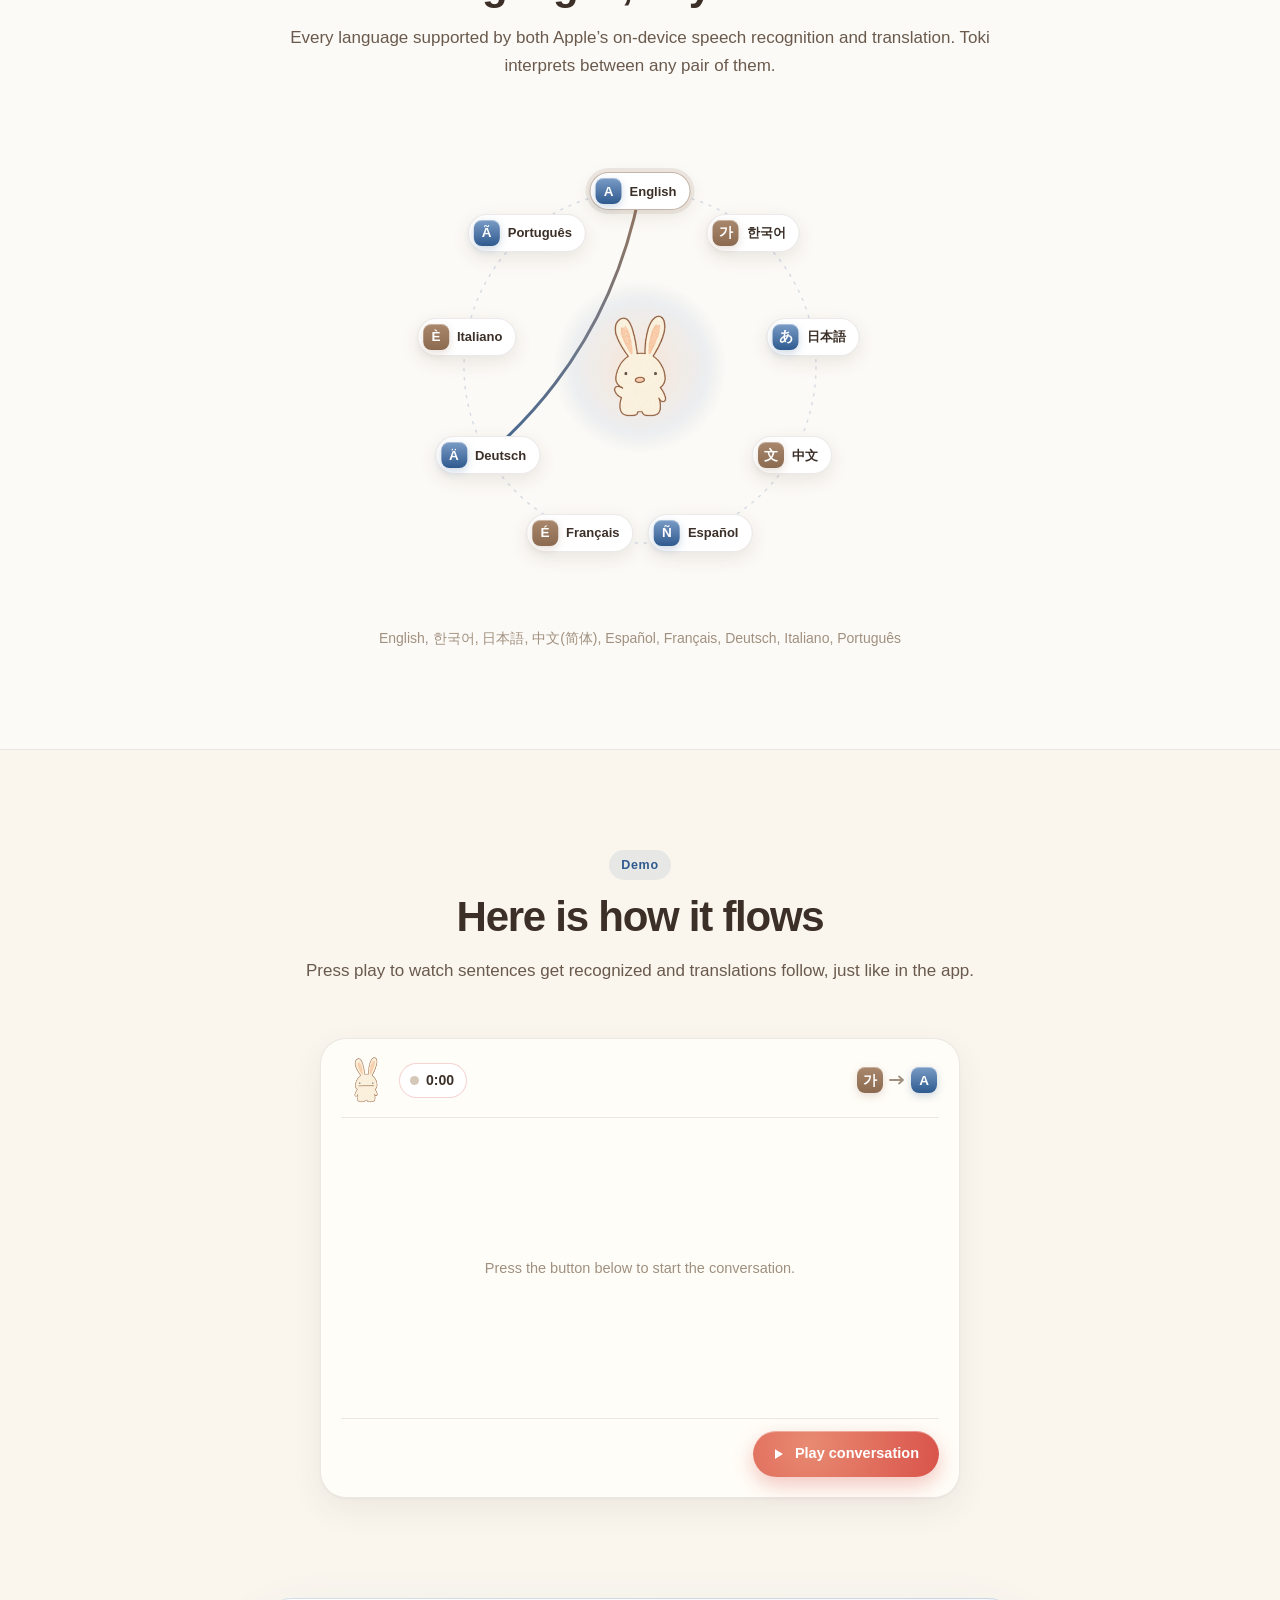
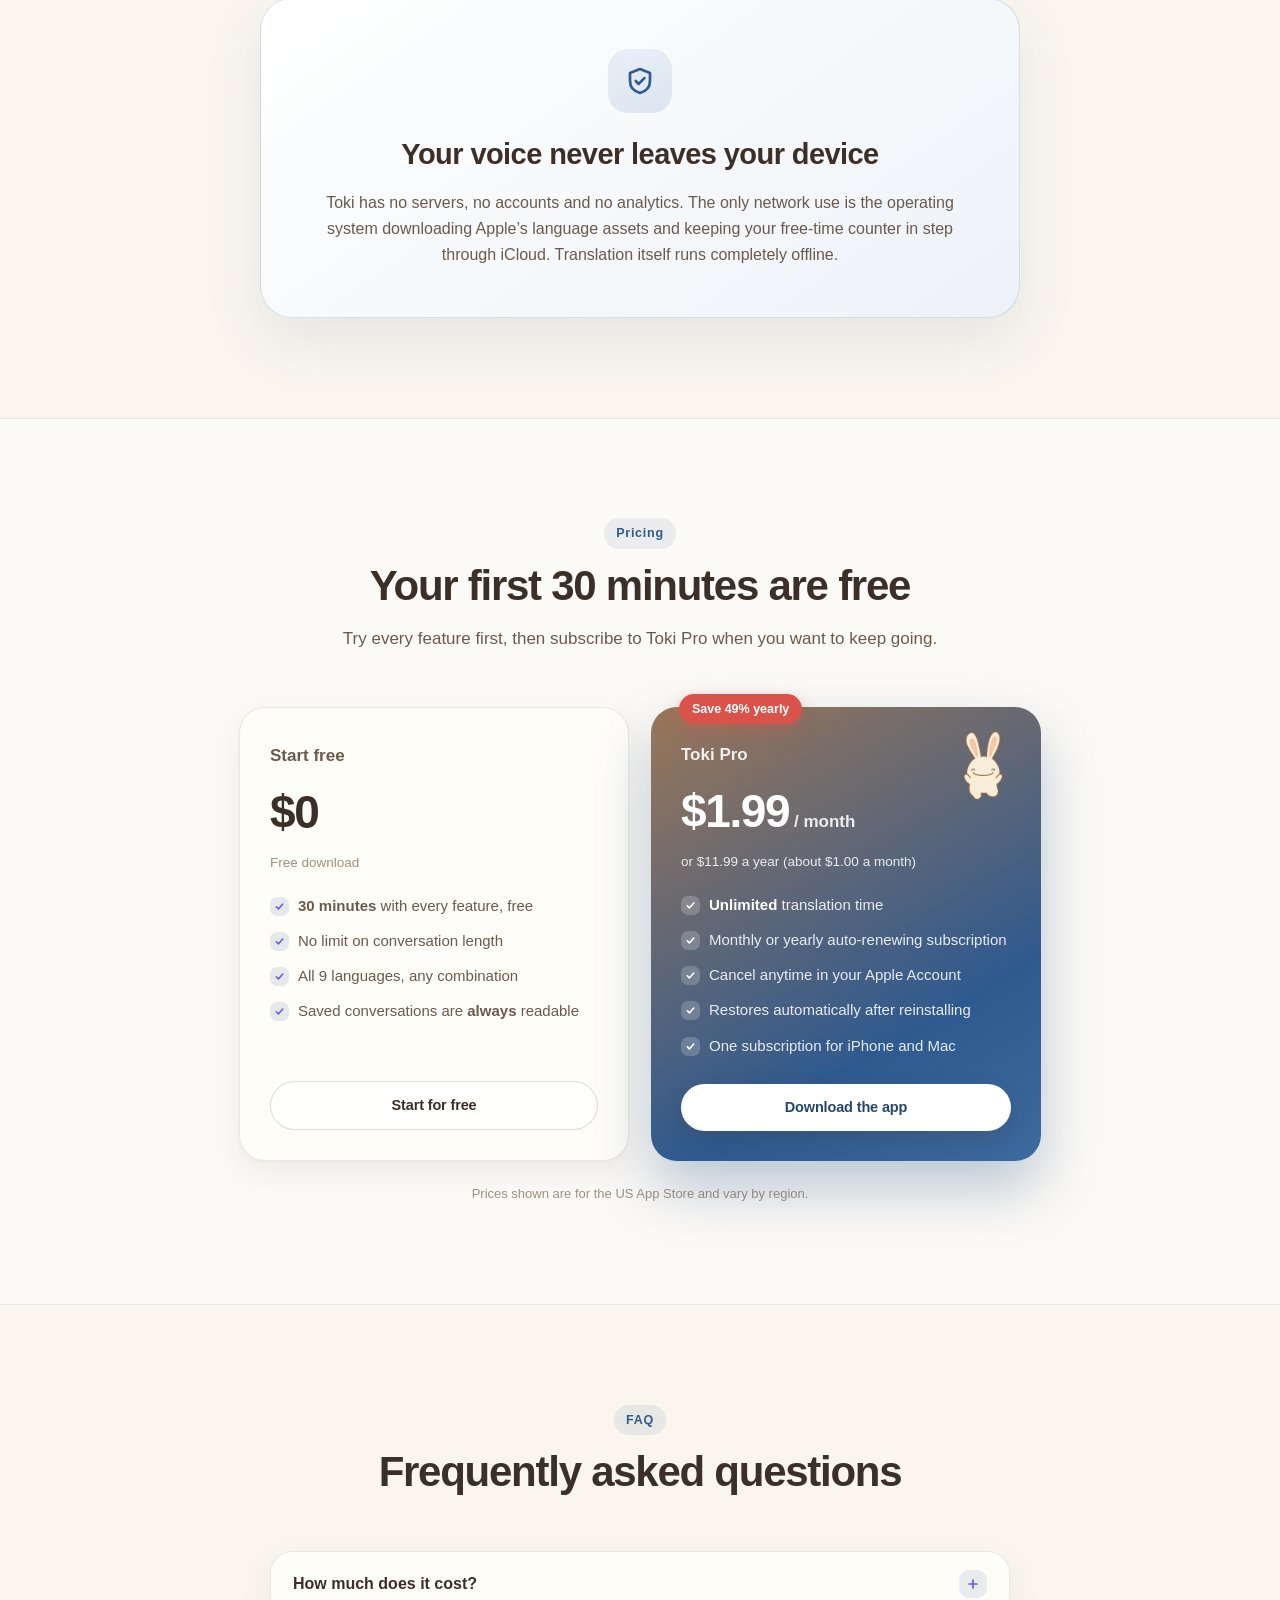
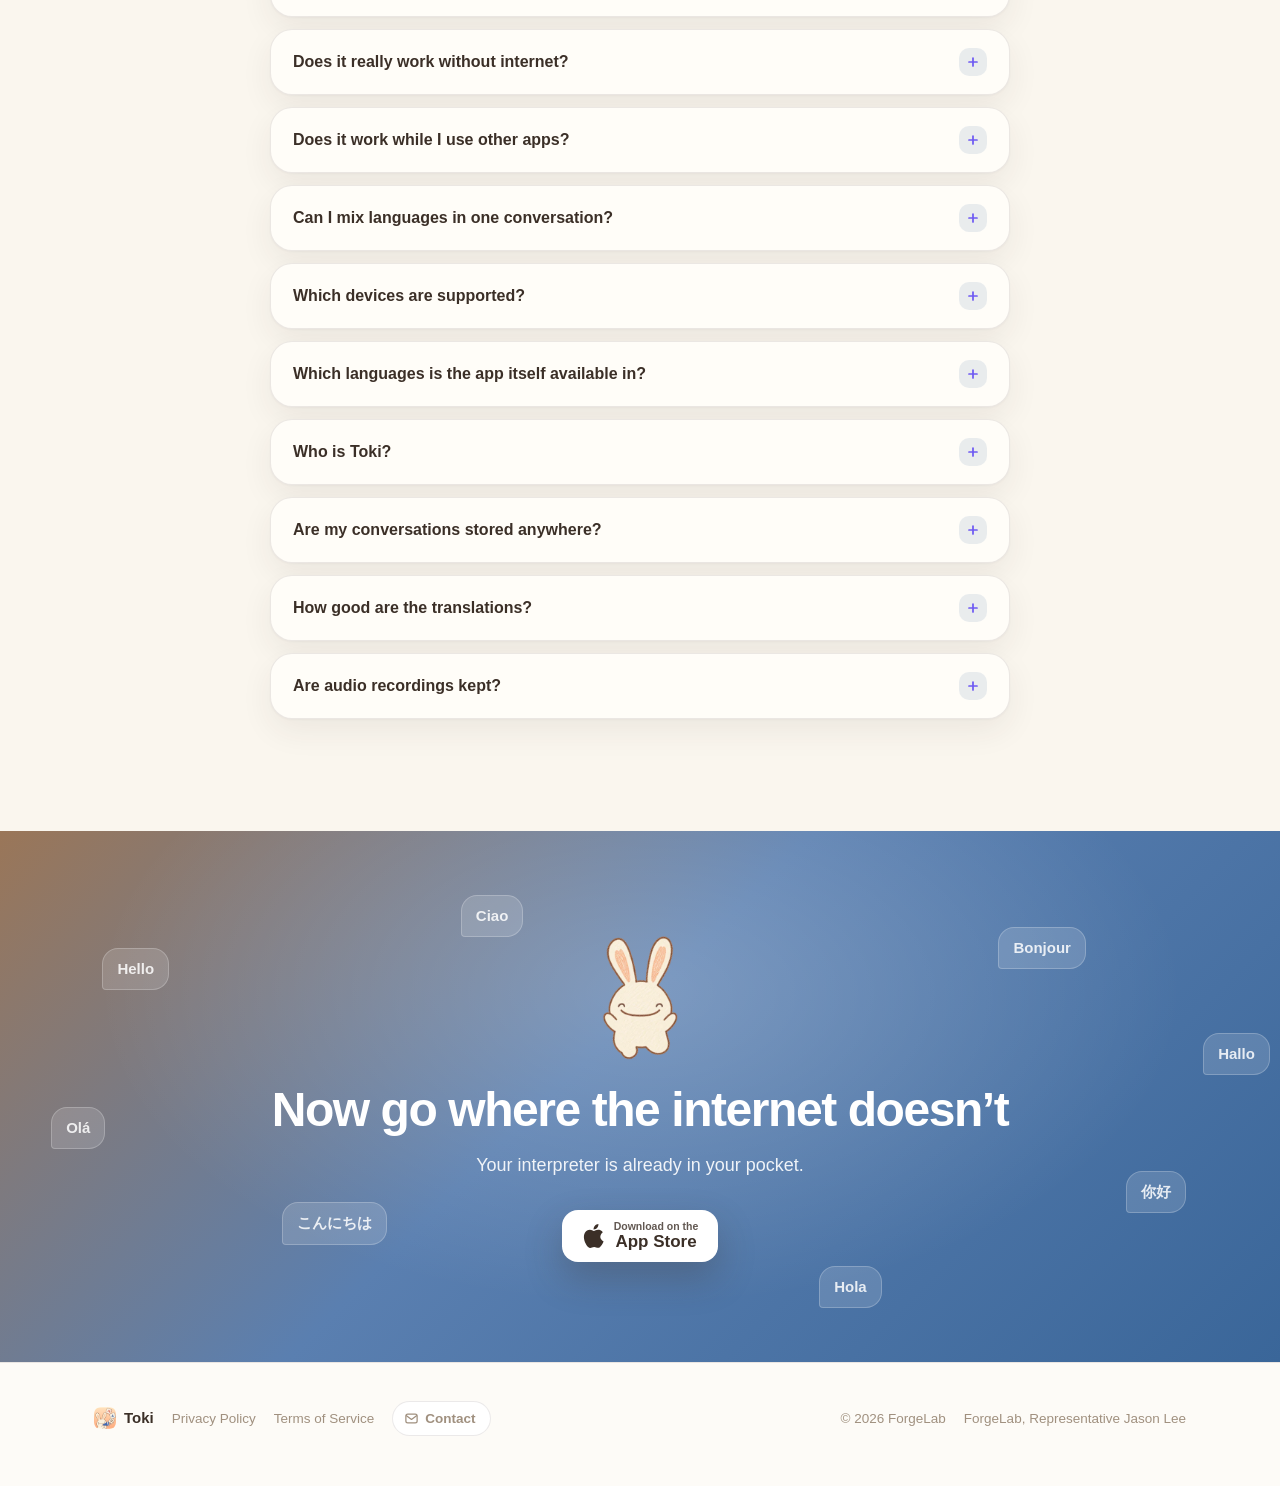
==== commit e2506eed: "Crayon bunny Toki, paper theme, and what is new in 1.7 - Toki is the crayon baby bunny from the app:" ====
--- a/docs/index.html
+++ b/docs/index.html
@@ -3,7 +3,7 @@
 <head>
 <meta charset="UTF-8" />
 <meta name="viewport" content="width=device-width, initial-scale=1.0" />
-<meta name="theme-color" content="#f3f5fe" />
+<meta name="theme-color" content="#faf6ee" />
 <script>
 /* Pick the language before first paint so English visitors never see a flash of Korean. */
 (function () { try {
@@ -19,24 +19,24 @@
 </script>
 <style>.i18n-wait body { opacity: 0; }</style>
 <title data-i18n="meta.title">Toki 토키, 인터넷 없이 말하는 순간 통역</title>
-<meta name="description" data-i18n-attr="content=meta.desc" content="Toki(토키)는 인터넷 없이 동작하는 iOS 실시간 음성 통역기입니다. 기내에서, 로밍 없는 여행지에서, 현장 인터뷰와 해외 바이어 미팅에서 말하는 순간 통역됩니다. 다른 앱을 쓰는 동안에도 번역이 화면에 떠 있습니다. 로그인도 추적도 없습니다." />
+<meta name="description" data-i18n-attr="content=meta.desc" content="Toki(토키)는 인터넷 없이 동작하는 iPhone과 Mac용 실시간 음성 통역기입니다. 기내에서, 로밍 없는 여행지에서, 현장 인터뷰와 해외 바이어 미팅에서 말하는 순간 통역됩니다. 한 대화에서 여러 언어를 섞어 말해도 알아듣고, 다른 앱을 쓰는 동안에도 번역이 화면에 떠 있습니다. 로그인도 추적도 없습니다." />
 <meta property="og:title" content="Toki 토키, 인터넷 없이 말하는 순간 통역" />
-<meta property="og:description" content="비행기 안에서도, 로밍 없는 여행지에서도. 영상을 보는 동안에도 번역이 화면에 떠 있습니다. 100% 온디바이스 실시간 통역, 당신의 목소리는 폰 밖으로 나가지 않습니다." />
+<meta property="og:description" content="비행기 안에서도, 로밍 없는 여행지에서도. 영상을 보는 동안에도 번역이 화면에 떠 있습니다. 100% 온디바이스 실시간 통역, 당신의 목소리는 기기 밖으로 나가지 않습니다." />
 <meta property="og:type" content="website" />
 <meta property="og:locale" content="ko_KR" />
 <meta property="og:locale:alternate" content="en_US" />
-<meta property="og:image" content="https://jsonpassion.github.io/offtalk-site/assets/img/og.jpg" />
+<meta property="og:image" content="https://jsonpassion.github.io/offtalk-site/assets/img/og.jpg?v=3" />
 <meta property="og:image:width" content="1200" />
 <meta property="og:image:height" content="630" />
 <meta property="og:image:type" content="image/jpeg" />
 <meta property="og:url" content="https://jsonpassion.github.io/offtalk-site/" />
 <meta name="twitter:card" content="summary_large_image" />
-<meta name="twitter:image" content="https://jsonpassion.github.io/offtalk-site/assets/img/og.jpg" />
+<meta name="twitter:image" content="https://jsonpassion.github.io/offtalk-site/assets/img/og.jpg?v=3" />
 <link rel="alternate" hreflang="ko" href="https://jsonpassion.github.io/offtalk-site/?lang=ko" />
 <link rel="alternate" hreflang="en" href="https://jsonpassion.github.io/offtalk-site/?lang=en" />
-<link rel="icon" type="image/png" href="assets/img/favicon.png" />
-<link rel="apple-touch-icon" href="assets/img/apple-touch-icon.png" />
-<link rel="stylesheet" href="styles.css?v=toki2" />
+<link rel="icon" type="image/png" href="assets/img/favicon.png?v=3" />
+<link rel="apple-touch-icon" href="assets/img/apple-touch-icon.png?v=3" />
+<link rel="stylesheet" href="styles.css?v=toki3" />
 </head>
 <body>
 
@@ -48,12 +48,13 @@
 <nav class="nav">
   <div class="nav-inner">
     <a class="logo" href="#">
-      <img src="assets/img/icon.png" width="30" height="30" alt="" />
+      <img src="assets/img/icon.png?v=3" width="30" height="30" alt="" />
       Toki <span class="kr" data-i18n="brand.kr">토키</span>
     </a>
     <div class="nav-links">
       <a href="#how" data-i18n="nav.how">사용 방법</a>
       <a href="#features" data-i18n="nav.features">기능</a>
+      <a href="#multi" data-i18n="nav.multi">여러 언어</a>
       <a href="#meet" data-i18n="nav.meet">토키</a>
       <a href="#langs" data-i18n="nav.langs">지원 언어</a>
       <a href="#pricing" data-i18n="nav.pricing">가격</a>
@@ -70,15 +71,16 @@
 <!-- ======================= HERO ======================= -->
 <header class="hero wrap" id="download">
   <div class="hero-copy">
-    <span class="tag"><span class="dot"></span> <b data-i18n="hero.tag">iOS 오프라인 실시간 통역</b></span>
+    <span class="tag"><span class="dot"></span> <b data-i18n="hero.tag">iPhone과 Mac 오프라인 실시간 통역</b></span>
     <h1>
       <span class="rotor-wrap"><span class="rotor" id="rotor">기내에서도</span></span>
       <span data-i18n="hero.h1">말하는 순간<br /><span class="hl">통역</span>됩니다</span>
     </h1>
     <p class="sub" data-i18n="hero.sub">
-      토키는 말하는 <strong>즉시</strong> 알아듣고 그 자리에서 통역하는 아이폰 통역기입니다.
-      음성 인식부터 번역까지 모두 <strong>아이폰 안에서</strong> 처리하므로, 와이파이도 로밍도 필요 없습니다.
+      토키는 말하는 <strong>즉시</strong> 알아듣고 그 자리에서 통역하는 통역기입니다.
+      음성 인식부터 번역까지 모두 <strong>내 iPhone과 Mac 안에서</strong> 처리하므로, 와이파이도 로밍도 필요 없습니다.
     </p>
+    <a class="news-link" href="#multi"><span class="news-badge">NEW</span><b data-i18n="hero.news">한 대화에서 여러 언어로 말해도 알아듣습니다</b></a>
     <div class="hero-ctas">
       <a class="store-badge" href="https://apps.apple.com/app/id6792521458">
         <svg width="22" height="26" viewBox="0 0 22 26" fill="currentColor" aria-hidden="true"><path d="M18.3 13.8c0-3 2.5-4.5 2.6-4.6-1.4-2.1-3.6-2.4-4.4-2.4-1.9-.2-3.7 1.1-4.6 1.1-1 0-2.4-1.1-4-1.1-2 0-3.9 1.2-5 3-2.1 3.7-.5 9.1 1.5 12.1 1 1.5 2.2 3.1 3.8 3 1.5-.1 2.1-1 4-1s2.4 1 4 .9c1.7 0 2.7-1.5 3.7-3 1.2-1.7 1.6-3.4 1.7-3.5-.1 0-3.2-1.2-3.3-4.5zM15.2 4.8c.8-1 1.4-2.4 1.2-3.8-1.2.1-2.7.8-3.5 1.8-.8.9-1.5 2.3-1.3 3.7 1.4.1 2.8-.7 3.6-1.7z"/></svg>
@@ -102,7 +104,7 @@
     <div class="float-card float-b" aria-hidden="true" data-i18n="hero.floatB"><div class="fpair"><span class="glyph">가</span><svg class="farrow" viewBox="0 0 16 10"><path d="M1 5h13M10 1.5 14 5l-4 3.5"/></svg><span class="glyph v">あ</span></div><div class="fsrc">사진 한 장 부탁드립니다</div><div class="fdst">写真を一枚お願いします</div></div>
 
     <div class="device">
-      <img src="assets/img/shots/conversation.jpg" data-src-en="assets/img/shots/en/conversation.jpg" width="598" height="1300"
+      <img src="assets/img/shots/conversation.jpg?v=3" data-src-en="assets/img/shots/en/conversation.jpg?v=3" width="598" height="1300"
            alt="토키 대화 화면, 한국어 문장과 영어 번역이 한 쌍씩 쌓여 있습니다" data-i18n-attr="alt=hero.shotAlt" />
     </div>
 
@@ -123,25 +125,25 @@
     </div>
     <div class="moments">
       <div class="moment jelly" data-reveal="rise" style="--i:0">
-        <span class="ico sky"><svg viewBox="0 0 24 24" aria-hidden="true"><path d="M12 2.5c.9 0 1.6.9 1.6 2.1v4.6l7.4 4.4v2.1l-7.4-2.2v4.3l2.3 1.7v1.6L12 20.3l-3.9.8v-1.6l2.3-1.7v-4.3L3 15.7v-2.1l7.4-4.4V4.6c0-1.2.7-2.1 1.6-2.1z"/></svg></span>
+        <img class="moment-art" src="assets/img/scenes/plane.webp?v=3" width="260" height="260" alt="" loading="lazy" />
         <h3 data-i18n="m1.h3">기내와 공항에서</h3>
         <p data-i18n="m1.p">비행기 모드 그대로, 옆자리 승객이나 환승 카운터 직원과 바로 대화할 수 있습니다.</p>
         <div class="quote" data-i18n="m1.q">"혹시 자리를 바꿔주실 수 있을까요?"</div>
       </div>
       <div class="moment jelly" data-reveal="rise" style="--i:1">
-        <span class="ico violet"><svg viewBox="0 0 24 24" aria-hidden="true"><rect x="3.5" y="7" width="17" height="13" rx="3"/><path d="M9 7V5.2A1.7 1.7 0 0 1 10.7 3.5h2.6A1.7 1.7 0 0 1 15 5.2V7M8 7v13M16 7v13"/></svg></span>
+        <img class="moment-art" src="assets/img/scenes/travel.webp?v=3" width="260" height="260" alt="" loading="lazy" />
         <h3 data-i18n="m2.h3">로밍 없는 여행지에서</h3>
         <p data-i18n="m2.p">유심도 로밍도 없는 첫날, 골목 식당에서도 통역은 끊기지 않습니다.</p>
         <div class="quote" data-i18n="m2.q">"이 메뉴에서 가장 덜 매운 음식은 무엇인가요?"</div>
       </div>
       <div class="moment jelly" data-reveal="rise" style="--i:2">
-        <span class="ico coral"><svg viewBox="0 0 24 24" aria-hidden="true"><rect x="9" y="3" width="6" height="11" rx="3"/><path d="M5.5 11a6.5 6.5 0 0 0 13 0M12 17.5V21M9 21h6"/></svg></span>
+        <img class="moment-art" src="assets/img/scenes/notebook.webp?v=3" width="260" height="260" alt="" loading="lazy" />
         <h3 data-i18n="m3.h3">현장 인터뷰에서</h3>
         <p data-i18n="m3.p">산골 마을이나 지하 공연장처럼 신호가 없는 곳에서도 인터뷰 전체가 기록되고 통역됩니다.</p>
         <div class="quote" data-i18n="m3.q">"이 일을 처음 시작하신 계기가 궁금합니다."</div>
       </div>
       <div class="moment jelly" data-reveal="rise" style="--i:3">
-        <span class="ico blue"><svg viewBox="0 0 24 24" aria-hidden="true"><circle cx="9" cy="8" r="3"/><path d="M3.5 20a5.5 5.5 0 0 1 11 0"/><circle cx="17" cy="9" r="2.5"/><path d="M16 14.3a4.8 4.8 0 0 1 4.8 5.7"/></svg></span>
+        <img class="moment-art" src="assets/img/scenes/chat.webp?v=3" width="260" height="260" alt="" loading="lazy" />
         <h3 data-i18n="m4.h3">해외 바이어 미팅에서</h3>
         <p data-i18n="m4.p">공장 투어나 창고 실사처럼 와이파이가 닿지 않는 현장에서도 협상을 이어갈 수 있습니다.</p>
         <div class="quote" data-i18n="m4.q">"이 조건이라면 다음 분기 물량을 늘릴 수 있습니다."</div>
@@ -233,14 +235,69 @@
         <p data-i18n="f4.p">말이 빨라도 순서가 꼬이지 않습니다. 확정된 문장과 번역이 한 쌍씩 대화처럼 쌓입니다.</p>
       </div>
       <div class="card jelly" data-reveal="rise" style="--i:4">
-        <span class="ico violet"><svg viewBox="0 0 24 24" aria-hidden="true"><rect x="6" y="5" width="4" height="14" rx="1.6"/><rect x="14" y="5" width="4" height="14" rx="1.6"/></svg></span>
-        <h3 data-i18n="f5.h3">일시정지와 이어 말하기</h3>
-        <p data-i18n="f5.p">잠시 멈췄다가 다시 말해도 세션은 계속됩니다. 끊긴 대화도 하나의 기록으로 저장됩니다.</p>
+        <span class="ico violet"><svg viewBox="0 0 24 24" aria-hidden="true"><path d="M4 9.5v5h3.5L12 18.5v-13L7.5 9.5H4z"/><path d="M15.5 9a4 4 0 0 1 0 6M18 6.5a7.5 7.5 0 0 1 0 11"/></svg></span>
+        <h3 data-i18n="f5.h3">소리 내어 읽기</h3>
+        <p data-i18n="f5.p">번역 옆 스피커 버튼을 누르면 상대에게 번역을 읽어 줍니다. 읽는 동안에는 토키가 자기 목소리를 받아 적지 않습니다.</p>
       </div>
       <div class="card jelly" data-reveal="rise" style="--i:5">
         <span class="ico sky"><svg viewBox="0 0 24 24" aria-hidden="true"><path d="M12 3.5v11M7.5 8 12 3.5 16.5 8M5 13v5a2.5 2.5 0 0 0 2.5 2.5h9A2.5 2.5 0 0 0 19 18v-5"/></svg></span>
         <h3 data-i18n="f6.h3">기록과 공유</h3>
-        <p data-i18n="f6.p">끝난 대화는 자동으로 저장됩니다. 펼쳐 보고, 복사하고, 그대로 공유할 수 있습니다. 모두 내 폰 안에만 남습니다.</p>
+        <p data-i18n="f6.p">끝난 대화는 문장마다 원문과 번역이 자동으로 저장됩니다. 복사하거나 텍스트, PDF로 공유할 수 있고, 모두 내 기기 안에만 남습니다.</p>
+      </div>
+      <div class="card jelly" data-reveal="rise" style="--i:6">
+        <span class="ico coral"><svg viewBox="0 0 24 24" aria-hidden="true"><rect x="6" y="2.5" width="12" height="19" rx="3"/><path d="M9.5 5.5h5"/><rect x="8.5" y="12" width="7" height="5.5" rx="1.6"/></svg></span>
+        <h3 data-i18n="f7.h3">잠금 화면에서도 번역</h3>
+        <p data-i18n="f7.p">iPhone을 잠가도 지금 번역이 잠금 화면과 다이내믹 아일랜드에 보입니다. 화면을 켜 두지 않아도 대화를 따라갈 수 있습니다.</p>
+      </div>
+      <div class="card jelly" data-reveal="rise" style="--i:7">
+        <span class="ico blue"><svg viewBox="0 0 24 24" aria-hidden="true"><rect x="3.5" y="3.5" width="7" height="7" rx="2.2"/><rect x="13.5" y="3.5" width="7" height="7" rx="2.2"/><rect x="3.5" y="13.5" width="7" height="7" rx="2.2"/><circle cx="17" cy="17" r="3.5"/></svg></span>
+        <h3 data-i18n="f8.h3">제어 센터와 Siri로 바로 시작</h3>
+        <p data-i18n="f8.p">제어 센터, 동작 버튼, Siri에서 "통역 시작" 한 번이면 토키가 열리며 바로 듣기 시작합니다.</p>
+      </div>
+      <div class="card jelly" data-reveal="rise" style="--i:8">
+        <span class="ico sky"><svg viewBox="0 0 24 24" aria-hidden="true"><path d="M3.5 12.5V5.5a2 2 0 0 1 2-2h7l8 8-9 9-8-8z"/><circle cx="8.5" cy="8.5" r="1.6"/></svg></span>
+        <h3 data-i18n="f9.h3">이름과 용어</h3>
+        <p data-i18n="f9.p">자주 나오는 사람 이름이나 업무 용어를 설정에 넣어 두면, 그 말을 더 정확하게 알아듣습니다.</p>
+      </div>
+    </div>
+  </div>
+</section>
+
+<!-- ======================= SEVERAL LANGUAGES ======================= -->
+<section class="alt" id="multi">
+  <div class="wrap multi-sec">
+    <div class="multi-copy">
+      <div class="sec-head" data-reveal="rise">
+        <span class="eyebrow" data-i18n="multi.eyebrow">새 기능</span>
+        <h2 data-i18n="multi.h2">한 대화에서<br />여러 언어로 말해도 알아듣습니다</h2>
+        <p data-i18n="multi.p">말할 언어에서 "여러 언어"를 켜면 토키가 기본 언어 쌍의 두 언어를 늘 듣고, 원하는 언어를 3개까지 더 듣습니다. 지금 들리는 언어를 2초쯤 안에 알아채고, 문장마다 그 언어에서 번역합니다.</p>
+      </div>
+      <ul class="float-points" data-reveal="rise">
+        <li>
+          <b data-i18n="multi.p1t">문장마다 언어 표시</b>
+          <span data-i18n="multi.p1">문장마다 KO, EN, JA 같은 작은 표시가 붙고, 언어가 바뀌는 순간 문장이 나뉩니다.</span>
+        </li>
+        <li>
+          <b data-i18n="multi.p2t">번역은 늘 한 언어로</b>
+          <span data-i18n="multi.p2">어느 언어로 말해도 번역은 내가 고른 한 언어로 나옵니다. 그 언어로 말한 문장은 원문 그대로 남습니다.</span>
+        </li>
+        <li>
+          <b data-i18n="multi.p3t">이것도 기기 안에서</b>
+          <span data-i18n="multi.p3">어떤 언어인지 알아채는 작은 모델이 앱 안에 들어 있어, 인터넷 없이 동작합니다.</span>
+        </li>
+      </ul>
+    </div>
+
+    <div class="multi-stage jelly" data-reveal="rise">
+      <div class="multi-head">
+        <span class="toki" data-mood="listening" data-level-auto style="--size:46px"></span>
+        <span class="multi-meta" data-i18n="multi.meta">듣는 언어 <b>한국어, 영어, 일본어, 스페인어</b><br />번역 <b>한국어</b></span>
+      </div>
+      <div class="multi-lines" data-i18n="multi.lines">
+        <div class="mline"><span class="ltag">EN</span><p class="msrc">Thanks for having me today.</p><p class="mdst">오늘 불러 주셔서 감사합니다.</p></div>
+        <div class="mline"><span class="ltag">JA</span><p class="msrc">来週の予定を確認してもいいですか？</p><p class="mdst">다음 주 일정을 확인해도 될까요?</p></div>
+        <div class="mline own"><span class="ltag">KO</span><p class="msrc">네, 그럼 예산부터 이야기해 볼까요?</p><p class="mnote">원문 그대로</p></div>
+        <div class="mline"><span class="ltag">ES</span><p class="msrc">¿Podemos empezar a las tres?</p><p class="mdst">세 시에 시작해도 될까요?</p></div>
       </div>
     </div>
   </div>
@@ -296,28 +353,28 @@
     <div class="sec-head" data-reveal="rise">
       <span class="eyebrow" data-i18n="meet.eyebrow">캐릭터</span>
       <h2 data-i18n="meet.h2">토키를 소개합니다</h2>
-      <p data-i18n="meet.p">말을 다른 언어로 실어 나르는 말랑한 말풍선, 토키입니다. 표정만 봐도 지금 무엇을 하고 있는지 알 수 있습니다.</p>
+      <p data-i18n="meet.p">말을 다른 언어로 실어 나르는 크레용 아기 토끼, 토키입니다. 표정만 봐도 지금 무엇을 하고 있는지 알 수 있습니다.</p>
     </div>
     <div class="moods">
       <button class="mood jelly" type="button" data-reveal="rise" style="--i:0">
         <span class="mood-stage"><span class="toki" data-mood="idle" style="--size:112px"></span></span>
         <h3 data-i18n="mood1.h3">기다리는 중</h3>
-        <p data-i18n="mood1.p">숨을 쉬며 두리번거립니다. 홈 화면에서 누르면 여러 나라 말로 인사합니다.</p>
+        <p data-i18n="mood1.p">숨을 쉬며 기다립니다. 홈 화면에서 콕 찌르면 신나서 몸을 비틀며 뛰고, 여러 나라 말로 인사합니다.</p>
       </button>
       <button class="mood jelly" type="button" data-reveal="rise" style="--i:1">
         <span class="mood-stage"><span class="toki" data-mood="listening" data-level-auto style="--size:112px"></span></span>
         <h3 data-i18n="mood2.h3">듣는 중</h3>
-        <p data-i18n="mood2.p">목소리 크기에 맞춰 통통 튀며 귀를 기울입니다.</p>
+        <p data-i18n="mood2.p">목소리 크기에 맞춰 들썩이며 귀를 기울입니다.</p>
       </button>
       <button class="mood jelly" type="button" data-reveal="rise" style="--i:2">
         <span class="mood-stage"><span class="toki" data-mood="talking" style="--size:112px"></span></span>
         <h3 data-i18n="mood3.h3">통역하는 중</h3>
-        <p data-i18n="mood3.p">번역이 흐르는 동안 입을 오물거리며 말을 옮깁니다.</p>
+        <p data-i18n="mood3.p">번역이 흐르는 동안 들은 말을 부지런히 옮깁니다.</p>
       </button>
       <button class="mood jelly" type="button" data-reveal="rise" style="--i:3">
         <span class="mood-stage"><span class="toki" data-mood="happy" style="--size:112px"></span></span>
         <h3 data-i18n="mood4.h3">저장 완료</h3>
-        <p data-i18n="mood4.p">대화가 기록에 저장되면 눈웃음을 지으며 폴짝 뜁니다.</p>
+        <p data-i18n="mood4.p">대화가 기록에 저장되면 활짝 웃습니다.</p>
       </button>
       <button class="mood jelly" type="button" data-reveal="rise" style="--i:4">
         <span class="mood-stage"><span class="toki" data-mood="sleepy" style="--size:112px"></span></span>
@@ -330,7 +387,7 @@
         <p data-i18n="mood6.p">무료 시간이 얼마 남지 않았거나 문제가 생기면 살짝 걱정합니다.</p>
       </button>
     </div>
-    <p class="moods-hint" data-i18n="meet.hint">카드를 누르면 토키가 폴짝 뜁니다.</p>
+    <p class="moods-hint" data-i18n="meet.hint">카드를 누르면 토키가 깡충깡충 뜁니다.</p>
   </div>
 </section>
 
@@ -345,23 +402,23 @@
   </div>
   <div class="shots" data-reveal="rise">
     <figure class="shot">
-      <div class="device sm"><img src="assets/img/shots/home.jpg" data-src-en="assets/img/shots/en/home.jpg" width="598" height="1300" loading="lazy" alt="홈 화면, 언어 두 개와 통역 시작 버튼" data-i18n-attr="alt=shot1.alt" /></div>
+      <div class="device sm"><img src="assets/img/shots/home.jpg?v=3" data-src-en="assets/img/shots/en/home.jpg?v=3" width="598" height="1300" loading="lazy" alt="홈 화면, 언어 두 개와 통역 시작 버튼" data-i18n-attr="alt=shot1.alt" /></div>
       <figcaption data-i18n="shot1.cap"><b>누르고 말하기</b>버튼 하나로 바로 시작</figcaption>
     </figure>
     <figure class="shot">
-      <div class="device sm"><img src="assets/img/shots/conversation.jpg" data-src-en="assets/img/shots/en/conversation.jpg" width="598" height="1300" loading="lazy" alt="대화 화면, 원문과 번역이 한 쌍씩 쌓인 모습" data-i18n-attr="alt=shot2.alt" /></div>
+      <div class="device sm"><img src="assets/img/shots/conversation.jpg?v=3" data-src-en="assets/img/shots/en/conversation.jpg?v=3" width="598" height="1300" loading="lazy" alt="대화 화면, 원문과 번역이 한 쌍씩 쌓인 모습" data-i18n-attr="alt=shot2.alt" /></div>
       <figcaption data-i18n="shot2.cap"><b>실시간 통역</b>원문과 번역이 한 쌍씩</figcaption>
     </figure>
     <figure class="shot">
-      <div class="device sm"><img src="assets/img/shots/languages.jpg" data-src-en="assets/img/shots/en/languages.jpg" width="598" height="1300" loading="lazy" alt="언어 선택 화면, 9개 언어 목록" data-i18n-attr="alt=shot3.alt" /></div>
+      <div class="device sm"><img src="assets/img/shots/languages.jpg?v=3" data-src-en="assets/img/shots/en/languages.jpg?v=3" width="598" height="1300" loading="lazy" alt="언어 선택 화면, 9개 언어 목록" data-i18n-attr="alt=shot3.alt" /></div>
       <figcaption data-i18n="shot3.cap"><b>9개 언어</b>어떤 조합이든 자유롭게</figcaption>
     </figure>
     <figure class="shot">
-      <div class="device sm"><img src="assets/img/shots/history.jpg" data-src-en="assets/img/shots/en/history.jpg" width="598" height="1300" loading="lazy" alt="기록 화면, 저장된 대화 목록" data-i18n-attr="alt=shot4.alt" /></div>
+      <div class="device sm"><img src="assets/img/shots/history.jpg?v=3" data-src-en="assets/img/shots/en/history.jpg?v=3" width="598" height="1300" loading="lazy" alt="기록 화면, 저장된 대화 목록" data-i18n-attr="alt=shot4.alt" /></div>
       <figcaption data-i18n="shot4.cap"><b>자동 저장</b>끝난 대화는 기록으로</figcaption>
     </figure>
     <figure class="shot">
-      <div class="device sm"><img src="assets/img/shots/offline.jpg" data-src-en="assets/img/shots/en/offline.jpg" width="598" height="1300" loading="lazy" alt="온보딩 화면, 기내에서 웃으며 대화하는 두 승객과 신호가 끊겨도 대화는 멈추지 않는다는 안내" data-i18n-attr="alt=shot5.alt" /></div>
+      <div class="device sm"><img src="assets/img/shots/offline.jpg?v=3" data-src-en="assets/img/shots/en/offline.jpg?v=3" width="598" height="1300" loading="lazy" alt="온보딩 화면, 기내에서 웃으며 대화하는 두 승객과 신호가 끊겨도 대화는 멈추지 않는다는 안내" data-i18n-attr="alt=shot5.alt" /></div>
       <figcaption data-i18n="shot5.cap"><b>오프라인</b>신호가 끊겨도 계속</figcaption>
     </figure>
   </div>
@@ -437,7 +494,7 @@
   <div class="wrap">
     <div class="privacy-band" data-reveal="zoom">
       <span class="ico violet big"><svg viewBox="0 0 24 24" aria-hidden="true"><path d="M12 3 19.5 6v5.8c0 4.8-3.2 8-7.5 9.2-4.3-1.2-7.5-4.4-7.5-9.2V6L12 3z"/><path d="m8.8 12 2.2 2.2 4.3-4.4"/></svg></span>
-      <h2 data-i18n="privacy.h2">당신의 목소리는 폰 밖으로 나가지 않습니다</h2>
+      <h2 data-i18n="privacy.h2">당신의 목소리는 기기 밖으로 나가지 않습니다</h2>
       <p data-i18n="privacy.p">
         토키에는 서버도, 계정도, 분석 도구도 없습니다. 네트워크는 Apple 언어 자산을 내려받을 때와 무료 사용 시간을
         iCloud로 맞출 때 운영체제가 사용할 뿐이며, 번역은 완전한 오프라인으로 동작합니다.
@@ -478,6 +535,7 @@
           <li data-i18n="pro.li2">월간 또는 연간 자동 갱신 구독</li>
           <li data-i18n="pro.li3">언제든 해지, Apple 계정에서 관리</li>
           <li data-i18n="pro.li4">앱을 다시 설치해도 자동 복원</li>
+          <li data-i18n="pro.li5">구독 하나로 iPhone과 Mac에서 함께</li>
         </ul>
         <a class="btn light block" href="https://apps.apple.com/app/id6792521458" data-i18n="pro.btn">앱 다운로드</a>
       </div>
@@ -501,19 +559,23 @@
       </details>
       <details>
         <summary data-i18n="faq.q9">다른 앱을 쓰는 동안에도 되나요?</summary>
-        <p data-i18n="faq.a9">됩니다. 통역 중에 작은 창으로 띄우면 앱을 나가도 번역이 화면에 남습니다. 영상을 보거나 지도를 확인하는 동안에도 통역은 계속되고, 창의 재생 버튼으로 멈추고 다시 시작할 수 있습니다.</p>
+        <p data-i18n="faq.a9">iPhone에서는 됩니다. 통역 중에 작은 창으로 띄우면 앱을 나가도 번역이 화면에 남습니다. 영상을 보거나 지도를 확인하는 동안에도 통역은 계속되고, 창의 재생 버튼으로 멈추고 다시 시작할 수 있습니다. 잠금 화면과 다이내믹 아일랜드에도 지금 번역이 보입니다.</p>
+      </details>
+      <details>
+        <summary data-i18n="faq.q10">한 대화에서 여러 언어를 섞어 말해도 되나요?</summary>
+        <p data-i18n="faq.a10">됩니다. 말할 언어에서 "여러 언어"를 켜면 기본 언어 쌍의 두 언어와 함께 원하는 언어를 3개까지 더 듣습니다. 언어가 바뀌면 2초쯤 뒤에 알아채고, 문장마다 그 언어에서 번역합니다. 번역은 늘 내가 고른 한 언어로 나옵니다. 한 문장 안에 아주 짧게 다른 언어를 섞으면 앞 언어로 들릴 수 있습니다.</p>
       </details>
       <details>
         <summary data-i18n="faq.q3">어떤 기기에서 쓸 수 있나요?</summary>
-        <p data-i18n="faq.a3">iOS 26 이상이 설치된 iPhone에서 동작합니다. Apple의 최신 온디바이스 음성 인식과 번역 기술을 사용하기 때문입니다.</p>
+        <p data-i18n="faq.a3">iOS 26 이상이 설치된 iPhone, 그리고 macOS 26 이상이 설치된 Apple 실리콘 Mac에서 동작합니다. Apple의 최신 온디바이스 음성 인식과 번역 기술을 사용하기 때문입니다. 구독 하나로 iPhone과 Mac에서 함께 쓸 수 있습니다.</p>
       </details>
       <details>
         <summary data-i18n="faq.q4">앱 화면은 어떤 언어로 볼 수 있나요?</summary>
-        <p data-i18n="faq.a4">한국어, English, 日本語, 简体中文 4개 언어를 지원합니다. 처음에는 아이폰의 언어 설정을 따르며, 앱 설정에서 언제든 바꿀 수 있습니다. 통역 언어 9개와는 별개입니다.</p>
+        <p data-i18n="faq.a4">한국어, English, 日本語, 中文, Español, Français, Deutsch, العربية 등 20개 언어로 볼 수 있습니다. 처음에는 기기의 언어 설정을 따르며, 앱 설정에서 언제든 바꿀 수 있습니다. 통역할 수 있는 9개 언어와는 별개입니다.</p>
       </details>
       <details>
         <summary data-i18n="faq.q5">토키는 누구인가요?</summary>
-        <p data-i18n="faq.a5">앱 안에서 함께하는 말풍선 캐릭터입니다. 듣고, 통역하고, 저장할 때마다 표정과 움직임으로 지금 상태를 알려줍니다.</p>
+        <p data-i18n="faq.a5">앱 안에서 함께하는 크레용 아기 토끼입니다. 듣고, 통역하고, 저장할 때마다 표정과 몸짓으로 지금 상태를 알려 줍니다. 홈 화면에서 콕 찌르면 깡충깡충 뜁니다.</p>
       </details>
       <details>
         <summary data-i18n="faq.q6">대화 내용이 어딘가에 저장되나요?</summary>
@@ -525,7 +587,7 @@
       </details>
       <details>
         <summary data-i18n="faq.q8">녹음 파일이 남나요?</summary>
-        <p data-i18n="faq.a8">아니요. 오디오는 인식되는 즉시 버려지며 파일로 저장되지 않습니다. 남는 것은 원문과 번역 텍스트뿐이고, 그것도 내 폰 안에만 있습니다.</p>
+        <p data-i18n="faq.a8">아니요. 오디오는 인식되는 즉시 버려지며 파일로 저장되지 않습니다. 남는 것은 원문과 번역 텍스트뿐이고, 그것도 내 기기 안에만 있습니다.</p>
       </details>
     </div>
   </div>
@@ -557,7 +619,7 @@
 <!-- ======================= FOOTER ======================= -->
 <footer>
   <div class="wrap">
-    <span class="brand"><img src="assets/img/icon.png" width="22" height="22" alt="" />Toki <span class="kr" data-i18n="brand.kr">토키</span></span>
+    <span class="brand"><img src="assets/img/icon.png?v=3" width="22" height="22" alt="" />Toki <span class="kr" data-i18n="brand.kr">토키</span></span>
     <a href="privacy.html" data-i18n="footer.privacy">개인정보 처리방침</a>
     <a href="terms.html" data-i18n="footer.terms">이용약관</a>
     <a class="contact-btn" href="mailto:forgelab.aitech@gmail.com?subject=%5BToki%5D%20%EB%AC%B8%EC%9D%98" data-i18n-attr="href=footer.mailto">
@@ -568,8 +630,8 @@
   </div>
 </footer>
 
-<script src="assets/js/i18n.js?v=toki2"></script>
-<script src="assets/js/toki.js?v=toki2"></script>
-<script src="assets/js/site.js?v=toki2"></script>
+<script src="assets/js/i18n.js?v=toki3"></script>
+<script src="assets/js/toki.js?v=toki3"></script>
+<script src="assets/js/site.js?v=toki3"></script>
 </body>
 </html>
--- a/docs/styles.css
+++ b/docs/styles.css
@@ -1,33 +1,34 @@
 /* ==========================================================================
    Toki, jsonpassion.github.io/offtalk-site
-   Soft daylight sky with jelly cards. Blue for the voice, violet for the
-   translation, pink cheeks for warmth, the same palette as the app.
-   Cards rise into view, buttons squish when pressed, Toki does the rest.
+   Cream paper and brown ink, the same palette as the app: sepia for what
+   is said, fountain-pen blue for the translation, apricot for warmth.
+   Cards rise into view, buttons squish when pressed, Toki the crayon
+   bunny does the rest.
    ========================================================================== */
 
 :root {
   color-scheme: light;
-  --bg: #f3f5fe;
-  --card: #ffffff;
-  --ink: #1b2140;
-  --body: #4f5878;
-  --dim: #8a92b0;
-  --line: rgba(44, 58, 140, 0.10);
-  --line-2: rgba(44, 58, 140, 0.17);
-  --blue: #1c73f7;
-  --blue-deep: #1459c9;
-  --sky: #73bdff;
-  --violet: #6e59f2;
-  --violet-deep: #5540d8;
-  --lilac: #9a8cff;
-  --coral: #f55461;
-  --pink: #ffb8d6;
+  --bg: #faf6ee;
+  --card: #fffdf8;
+  --ink: #3b2f27;
+  --body: #6a5a4d;
+  --dim: #a0907f;
+  --line: rgba(59,47,39,0.10);
+  --line-2: rgba(59,47,39,0.17);
+  --blue: #8c6a50;
+  --blue-deep: #6f523d;
+  --sky: #f2b58e;
+  --violet: #2f5a8f;
+  --violet-deep: #234670;
+  --lilac: #7a9cc6;
+  --coral: #d9534a;
+  --pink: #f6c7a8;
   --grad: linear-gradient(120deg, var(--blue), var(--violet));
   --radius: 26px;
   --ease: cubic-bezier(0.16, 1, 0.3, 1);
   --spring: cubic-bezier(0.34, 1.56, 0.64, 1);
-  --shadow: 0 1px 2px rgba(44, 58, 140, 0.04), 0 12px 32px rgba(44, 58, 140, 0.07);
-  --shadow-lift: 0 2px 4px rgba(44, 58, 140, 0.05), 0 24px 50px rgba(44, 58, 140, 0.13);
+  --shadow: 0 1px 2px rgba(59,47,39,0.04), 0 12px 32px rgba(59,47,39,0.07);
+  --shadow-lift: 0 2px 4px rgba(59,47,39,0.05), 0 24px 50px rgba(59,47,39,0.13);
   --font: ui-rounded, "SF Pro Rounded", -apple-system, BlinkMacSystemFont, "Apple SD Gothic Neo",
           "Pretendard", "Noto Sans KR", "Segoe UI", Roboto, sans-serif;
 }
@@ -57,16 +58,29 @@
   width: var(--size, 120px); height: var(--size, 120px);
   transform-origin: 50% 100%;
 }
-.toki svg { display: block; width: 100%; height: 100%; overflow: visible; }
-.toki.hop { animation: tokiHop 0.72s var(--ease); }
-@keyframes tokiHop {
-  0%   { transform: translateY(0) scale(1, 1); }
-  14%  { transform: translateY(0) scale(1.14, 0.84); }
-  42%  { transform: translateY(-26%) scale(0.9, 1.12); }
-  64%  { transform: translateY(0) scale(1.12, 0.88); }
-  80%  { transform: translateY(0) scale(0.96, 1.04); }
-  100% { transform: translateY(0) scale(1, 1); }
-}
+.toki .tk-body { display: block; width: 100%; height: 100%; transform-origin: 50% 96%; will-change: transform; }
+.toki .tk-art { display: block; width: 100%; height: 100%; object-fit: contain; user-select: none; -webkit-user-drag: none; pointer-events: none; }
+/* A binky: each hop lifts and twists, the next one the other way. */
+.toki.hop .tk-body { animation: tokiBinky 0.275s var(--ease); }
+.toki.hop-flip .tk-art { transform: scaleX(-1); }
+@keyframes tokiBinky {
+  0%   { transform: translateY(0) rotate(0) scale(1.06, 0.92); }
+  45%  { transform: translateY(-22%) rotate(-9deg) scale(0.96, 1.05); }
+  80%  { transform: translateY(0) rotate(0) scale(1.05, 0.94); }
+  100% { transform: translateY(0) rotate(0) scale(1, 1); }
+}
+.toki .tk-z { position: absolute; right: 2%; top: 4%; display: none; pointer-events: none;
+  font-weight: 900; color: var(--blue); font-size: calc(var(--size, 120px) * 0.14); }
+.toki[data-mood="sleepy"] .tk-z { display: block; }
+.toki .tk-z i { position: absolute; font-style: normal; opacity: 0; animation: tokiZ 3s ease-in-out infinite; }
+.toki .tk-z i:nth-child(2) { animation-delay: 1s; }
+.toki .tk-z i:nth-child(3) { animation-delay: 2s; }
+@keyframes tokiZ {
+  0% { opacity: 0; transform: translate(0, 0) scale(.7); }
+  30% { opacity: .9; }
+  100% { opacity: 0; transform: translate(60%, -160%) scale(1.15); }
+}
+@media (prefers-reduced-motion: reduce) { .toki .tk-z i { animation: none; opacity: .7; } }
 
 /* ---------------------------------------------------------------- Backdrop */
 .aurora {
@@ -75,16 +89,16 @@
 }
 .aurora span { position: absolute; border-radius: 50%; opacity: 0.55; }
 .aurora .a1 { width: 48vw; height: 48vw; left: -8vw; top: -6vh;
-  background: radial-gradient(circle, rgba(115,189,255,.55), transparent 62%);
+  background: radial-gradient(circle, rgba(242,181,142,.55), transparent 62%);
   animation: drift1 28s ease-in-out infinite; }
 .aurora .a2 { width: 42vw; height: 42vw; right: -6vw; top: 0;
-  background: radial-gradient(circle, rgba(154,140,255,.45), transparent 62%);
+  background: radial-gradient(circle, rgba(122,156,198,.45), transparent 62%);
   animation: drift2 34s ease-in-out infinite; }
 .aurora .a3 { width: 40vw; height: 40vw; left: 26vw; top: 38vh;
-  background: radial-gradient(circle, rgba(255,184,214,.38), transparent 62%);
+  background: radial-gradient(circle, rgba(246,199,168,.38), transparent 62%);
   animation: drift3 31s ease-in-out infinite; }
 .aurora .a4 { width: 36vw; height: 36vw; right: 6vw; top: 56vh;
-  background: radial-gradient(circle, rgba(28,115,247,.22), transparent 62%);
+  background: radial-gradient(circle, rgba(140,106,80,.22), transparent 62%);
   animation: drift1 30s ease-in-out infinite reverse; }
 @keyframes drift1 { 0%,100% { transform: translate(0,0) scale(1); } 50% { transform: translate(6vw,5vh) scale(1.12); } }
 @keyframes drift2 { 0%,100% { transform: translate(0,0) scale(1.05); } 50% { transform: translate(-5vw,7vh) scale(0.92); } }
@@ -125,12 +139,12 @@
 .btn:active { transform: scale(0.95, 0.92); transition-duration: 0.08s; }
 .btn.primary {
   background: var(--grad); color: #fff;
-  box-shadow: inset 0 1px 0 rgba(255,255,255,.35), inset 0 -3px 0 rgba(20,20,90,.12), 0 8px 20px rgba(60,90,240,.28);
-}
-.btn.primary:hover { transform: translateY(-2px); box-shadow: inset 0 1px 0 rgba(255,255,255,.35), inset 0 -3px 0 rgba(20,20,90,.12), 0 14px 28px rgba(60,90,240,.34); }
+  box-shadow: inset 0 1px 0 rgba(255,255,255,.35), inset 0 -3px 0 rgba(59,47,39,.12), 0 8px 20px rgba(140,106,80,.28);
+}
+.btn.primary:hover { transform: translateY(-2px); box-shadow: inset 0 1px 0 rgba(255,255,255,.35), inset 0 -3px 0 rgba(59,47,39,.12), 0 14px 28px rgba(140,106,80,.34); }
 .btn.ghost { background: rgba(255,255,255,.75); color: var(--ink); border: 1px solid var(--line-2); backdrop-filter: blur(8px); }
-.btn.ghost:hover { transform: translateY(-2px); color: var(--violet); border-color: rgba(110,89,242,.4); }
-.btn.light { background: #fff; color: var(--violet-deep); box-shadow: 0 8px 22px rgba(20,20,90,.18); }
+.btn.ghost:hover { transform: translateY(-2px); color: var(--violet); border-color: rgba(47,90,143,.4); }
+.btn.light { background: #fff; color: var(--violet-deep); box-shadow: 0 8px 22px rgba(59,47,39,.18); }
 .btn.light:hover { transform: translateY(-2px); }
 .btn.block { display: flex; width: 100%; margin-top: 26px; }
 
@@ -138,10 +152,10 @@
   display: inline-grid; place-items: center; flex: none;
   width: 26px; height: 26px; border-radius: 8px;
   color: #fff; font-weight: 800; font-size: 13.5px; line-height: 1;
-  background: linear-gradient(180deg, #5aa8ff, var(--blue));
-  box-shadow: inset 0 1px 0 rgba(255,255,255,.35), 0 3px 8px rgba(28,115,247,.22);
-}
-.glyph.v { background: linear-gradient(180deg, var(--lilac), var(--violet)); box-shadow: inset 0 1px 0 rgba(255,255,255,.35), 0 3px 8px rgba(110,89,242,.24); }
+  background: linear-gradient(180deg, #a8876c, var(--blue));
+  box-shadow: inset 0 1px 0 rgba(255,255,255,.35), 0 3px 8px rgba(140,106,80,.22);
+}
+.glyph.v { background: linear-gradient(180deg, var(--lilac), var(--violet)); box-shadow: inset 0 1px 0 rgba(255,255,255,.35), 0 3px 8px rgba(47,90,143,.24); }
 .farrow { width: 16px; height: 10px; fill: none; stroke: var(--dim); stroke-width: 1.8; stroke-linecap: round; stroke-linejoin: round; }
 
 .ico {
@@ -149,23 +163,23 @@
   width: 50px; height: 50px; border-radius: 16px;
 }
 .ico svg { width: 25px; height: 25px; fill: none; stroke: currentColor; stroke-width: 2; stroke-linecap: round; stroke-linejoin: round; }
-.ico.blue   { color: var(--blue);   background: linear-gradient(160deg, #e6f1ff, #d6e6ff); }
-.ico.sky    { color: #2d8ff0;       background: linear-gradient(160deg, #e8f5ff, #d5ecff); }
-.ico.violet { color: var(--violet); background: linear-gradient(160deg, #efecff, #e1dbff); }
-.ico.coral  { color: var(--coral);  background: linear-gradient(160deg, #fff0f2, #ffe0e5); }
+.ico.blue   { color: var(--blue);   background: linear-gradient(160deg, #f5ece2, #eedfd0); }
+.ico.sky    { color: #b57a52;       background: linear-gradient(160deg, #fbeee2, #f6dfcb); }
+.ico.violet { color: var(--violet); background: linear-gradient(160deg, #e9eff7, #dbe5f1); }
+.ico.coral  { color: var(--coral);  background: linear-gradient(160deg, #fdefe9, #f9ddd3); }
 .ico.big { width: 64px; height: 64px; border-radius: 20px; }
 .ico.big svg { width: 32px; height: 32px; }
 
 .eyebrow {
   display: inline-block; margin-bottom: 12px;
   font-size: 12.5px; font-weight: 800; letter-spacing: .06em; color: var(--violet);
-  background: rgba(110,89,242,.09); padding: 5px 12px; border-radius: 999px;
+  background: rgba(47,90,143,.09); padding: 5px 12px; border-radius: 999px;
 }
 
 /* --------------------------------------------------------------------- Nav */
 .nav {
   position: sticky; top: 0; z-index: 50;
-  background: rgba(243, 245, 254, 0.72);
+  background: rgba(250,246,238,0.72);
   backdrop-filter: blur(18px) saturate(1.3);
   -webkit-backdrop-filter: blur(18px) saturate(1.3);
   border-bottom: 1px solid var(--line);
@@ -175,7 +189,7 @@
   display: flex; align-items: center; justify-content: space-between; gap: 16px;
 }
 .logo { display: flex; align-items: center; gap: 10px; font-weight: 900; font-size: 20px; color: var(--ink); letter-spacing: -0.02em; }
-.logo img { width: 30px; height: 30px; border-radius: 8px; box-shadow: 0 4px 10px rgba(28,115,247,.22); transition: transform .4s var(--spring); }
+.logo img { width: 30px; height: 30px; border-radius: 8px; box-shadow: 0 4px 10px rgba(140,106,80,.22); transition: transform .4s var(--spring); }
 .logo:hover img { transform: rotate(-8deg) scale(1.08); }
 .logo .kr { color: var(--dim); font-weight: 700; font-size: 14px; }
 .nav-links { display: flex; align-items: center; gap: 22px; font-size: 14.5px; font-weight: 600; }
@@ -193,7 +207,7 @@
 .lang-switch::before {
   content: ""; position: absolute; top: 3px; bottom: 3px; left: 3px; width: calc(50% - 3px);
   border-radius: 999px; background: var(--grad);
-  box-shadow: inset 0 1px 0 rgba(255,255,255,.3), 0 4px 10px rgba(60,90,240,.28);
+  box-shadow: inset 0 1px 0 rgba(255,255,255,.3), 0 4px 10px rgba(140,106,80,.28);
   transition: transform .45s var(--spring);
 }
 html[lang="en"] .lang-switch::before { transform: translateX(100%); }
@@ -204,7 +218,7 @@
   transition: color .25s var(--ease);
 }
 .lang-switch button[aria-pressed="true"] { color: #fff; }
-.lang-switch button:focus-visible { outline: 2px solid rgba(110,89,242,.55); outline-offset: 1px; }
+.lang-switch button:focus-visible { outline: 2px solid rgba(47,90,143,.55); outline-offset: 1px; }
 .kr:empty { display: none; }
 .tag b, .moment-chips b, footer .contact-btn b, .saved-chip b { font-weight: inherit; }
 
@@ -216,11 +230,11 @@
 .tag {
   display: inline-flex; align-items: center; gap: 8px;
   font-size: 13px; font-weight: 800; color: var(--blue);
-  background: rgba(255,255,255,.8); border: 1px solid rgba(28,115,247,.2);
+  background: rgba(255,255,255,.8); border: 1px solid rgba(140,106,80,.2);
   padding: 6px 14px; border-radius: 999px; margin-bottom: 22px;
 }
 .tag .dot { width: 8px; height: 8px; border-radius: 50%; background: var(--coral);
-  box-shadow: 0 0 0 4px rgba(245,84,97,.18); animation: livepulse 1.8s ease-in-out infinite; }
+  box-shadow: 0 0 0 4px rgba(217,83,74,.18); animation: livepulse 1.8s ease-in-out infinite; }
 @keyframes livepulse { 0%,100% { opacity: .45; } 50% { opacity: 1; } }
 
 .hero h1 {
@@ -243,14 +257,14 @@
 .store-badge {
   display: inline-flex; align-items: center; gap: 10px;
   background: var(--ink); color: #fff; border-radius: 16px; padding: 10px 20px; line-height: 1.15;
-  box-shadow: inset 0 1px 0 rgba(255,255,255,.12), 0 10px 24px rgba(27,33,64,.22);
+  box-shadow: inset 0 1px 0 rgba(255,255,255,.12), 0 10px 24px rgba(59,47,39,.22);
   transition: transform 0.3s var(--spring), box-shadow 0.3s var(--ease);
 }
-.store-badge:hover { transform: translateY(-2px); box-shadow: 0 16px 32px rgba(27,33,64,.3); }
+.store-badge:hover { transform: translateY(-2px); box-shadow: 0 16px 32px rgba(59,47,39,.3); }
 .store-badge:active { transform: scale(0.95, 0.92); transition-duration: .08s; }
 .store-badge small { display: block; font-size: 10.5px; font-weight: 600; opacity: .8; }
 .store-badge .big { font-size: 17px; font-weight: 800; }
-.store-badge.light { background: #fff; color: var(--ink); box-shadow: 0 16px 36px rgba(20,20,90,.28); }
+.store-badge.light { background: #fff; color: var(--ink); box-shadow: 0 16px 36px rgba(59,47,39,.28); }
 
 .moment-chips { display: flex; flex-wrap: wrap; gap: 8px; margin-top: 26px; }
 .moment-chips span {
@@ -266,25 +280,25 @@
 .hero-halo {
   position: absolute; left: 50%; top: 50%; width: 520px; height: 520px; transform: translate(-50%, -50%);
   border-radius: 50%; z-index: 0;
-  background: radial-gradient(circle at 40% 40%, rgba(115,189,255,.45), rgba(154,140,255,.28) 45%, transparent 70%);
+  background: radial-gradient(circle at 40% 40%, rgba(242,181,142,.45), rgba(122,156,198,.28) 45%, transparent 70%);
 }
 
 .device {
   position: relative; z-index: 2; width: 292px; line-height: 0;
   padding: 9px; border-radius: 50px;
-  background: linear-gradient(160deg, #ffffff, #dfe4f5);
-  box-shadow: inset 0 0 0 1px rgba(255,255,255,.9), 0 0 0 1px rgba(44,58,140,.10), 0 40px 80px rgba(44,58,140,.22);
+  background: linear-gradient(160deg, #ffffff, #eadfd2);
+  box-shadow: inset 0 0 0 1px rgba(255,255,255,.9), 0 0 0 1px rgba(59,47,39,.10), 0 40px 80px rgba(59,47,39,.22);
   transform: rotate(2deg);
 }
 .device img { width: 100%; height: auto; border-radius: 41px; display: block; }
-.device.sm { width: 100%; padding: 6px; border-radius: 34px; transform: none; box-shadow: inset 0 0 0 1px rgba(255,255,255,.9), 0 0 0 1px rgba(44,58,140,.10), 0 22px 44px rgba(44,58,140,.16); }
+.device.sm { width: 100%; padding: 6px; border-radius: 34px; transform: none; box-shadow: inset 0 0 0 1px rgba(255,255,255,.9), 0 0 0 1px rgba(59,47,39,.10), 0 22px 44px rgba(59,47,39,.16); }
 .device.sm img { border-radius: 28px; }
 
 .float-card {
   position: absolute; z-index: 3; width: 214px;
   background: rgba(255,255,255,.92); backdrop-filter: blur(10px);
   border: 1px solid var(--line); border-radius: 20px; padding: 12px 15px 13px;
-  box-shadow: 0 18px 40px rgba(44,58,140,.15);
+  box-shadow: 0 18px 40px rgba(59,47,39,.15);
 }
 .fpair { display: flex; align-items: center; gap: 6px; margin-bottom: 7px; }
 .fpair .glyph { width: 22px; height: 22px; border-radius: 7px; font-size: 12px; }
@@ -304,7 +318,7 @@
   position: relative; margin: 0 0 8px 34px;
   background: #fff; color: var(--ink); font-weight: 800; font-size: 17px; line-height: 1;
   padding: 12px 18px; border-radius: 18px; white-space: nowrap;
-  box-shadow: 0 10px 26px rgba(44,58,140,.16);
+  box-shadow: 0 10px 26px rgba(59,47,39,.16);
 }
 .greet-bubble::after {
   content: ""; position: absolute; left: 22px; bottom: -7px; width: 16px; height: 16px;
@@ -312,7 +326,7 @@
 }
 .greet-bubble.pop { animation: pop .45s var(--spring); }
 @keyframes pop { 0% { transform: scale(.7); opacity: .2; } 100% { transform: scale(1); opacity: 1; } }
-.greeter:focus-visible { outline: 3px solid rgba(110,89,242,.5); outline-offset: 6px; border-radius: 24px; }
+.greeter:focus-visible { outline: 3px solid rgba(47,90,143,.5); outline-offset: 6px; border-radius: 24px; }
 
 /* ---------------------------------------------------------------- Sections */
 section { padding: 100px 0; position: relative; }
@@ -332,7 +346,7 @@
 .moment p { font-size: 14px; color: var(--body); flex: 1; }
 .moment .quote {
   position: relative; margin-top: 16px; font-size: 13px; font-weight: 700; color: var(--violet-deep);
-  background: linear-gradient(135deg, rgba(28,115,247,.07), rgba(110,89,242,.10));
+  background: linear-gradient(135deg, rgba(140,106,80,.07), rgba(47,90,143,.10));
   border-radius: 14px 14px 14px 4px; padding: 10px 12px;
 }
 
@@ -341,24 +355,24 @@
 .cine-video { position: absolute; inset: 0; width: 100%; height: 100%; object-fit: cover; z-index: 0; }
 .cine-veil {
   position: absolute; inset: 0; z-index: 1;
-  background: linear-gradient(100deg, rgba(22,24,74,.82) 0%, rgba(40,36,120,.5) 48%, rgba(40,36,120,.08) 80%);
+  background: linear-gradient(100deg, rgba(43,34,28,.82) 0%, rgba(59,47,39,.5) 48%, rgba(59,47,39,.08) 80%);
 }
 .cine-copy { position: relative; z-index: 2; padding-top: 80px; padding-bottom: 80px; width: 100%; }
 .cine-grid { display: grid; grid-template-columns: 1fr auto; gap: 48px; align-items: center; }
 .cine-eyebrow {
   display: inline-block; font-size: 12px; font-weight: 800; letter-spacing: .14em;
-  color: #d6d0ff; border: 1px solid rgba(214,208,255,.4); border-radius: 999px;
+  color: #cfdbea; border: 1px solid rgba(207,219,234,.4); border-radius: 999px;
   padding: 6px 14px; margin-bottom: 18px;
 }
 .cine-copy h2 {
   color: #fff; font-size: clamp(29px, 3.6vw, 45px); font-weight: 900;
-  letter-spacing: -0.03em; line-height: 1.22; text-shadow: 0 2px 24px rgba(20,20,70,.45);
+  letter-spacing: -0.03em; line-height: 1.22; text-shadow: 0 2px 24px rgba(43,34,28,.45);
 }
 .cine-copy p { color: rgba(255,255,255,.86); font-size: 17.5px; margin-top: 14px; max-width: 480px; }
 
 .cine-portrait {
   position: relative; width: 264px; height: 396px; border-radius: 30px; overflow: hidden;
-  border: 1px solid rgba(255,255,255,.3); box-shadow: 0 32px 70px rgba(10,10,50,.5);
+  border: 1px solid rgba(255,255,255,.3); box-shadow: 0 32px 70px rgba(30,22,16,.5);
   transform: rotate(2.5deg);
 }
 .cine-portrait video { position: absolute; inset: 0; width: 100%; height: 100%; object-fit: cover; display: block; }
@@ -367,7 +381,7 @@
   display: flex; align-items: center; gap: 10px;
   background: rgba(255,255,255,.9); backdrop-filter: blur(12px); -webkit-backdrop-filter: blur(12px);
   border-radius: 20px; padding: 11px 13px;
-  box-shadow: 0 10px 28px rgba(10,10,50,.28);
+  box-shadow: 0 10px 28px rgba(30,22,16,.28);
   transition: opacity .35s var(--ease), transform .45s var(--spring);
 }
 .cine-caption.swap { opacity: 0; transform: translateY(10px) scale(.96); }
@@ -382,7 +396,7 @@
 .step .num {
   display: inline-grid; place-items: center; width: 36px; height: 36px; border-radius: 12px;
   font-weight: 900; font-size: 17px; color: #fff; background: var(--grad);
-  box-shadow: inset 0 1px 0 rgba(255,255,255,.3), 0 6px 14px rgba(60,90,240,.25);
+  box-shadow: inset 0 1px 0 rgba(255,255,255,.3), 0 6px 14px rgba(140,106,80,.25);
   align-self: flex-start;
 }
 .step h3 { font-size: 19px; font-weight: 800; margin-bottom: 8px; }
@@ -402,11 +416,11 @@
   -webkit-tap-highlight-color: transparent;
 }
 .mood:active { transform: scale(.97); transition-duration: .1s; }
-.mood:focus-visible { outline: 3px solid rgba(110,89,242,.45); outline-offset: 3px; }
+.mood:focus-visible { outline: 3px solid rgba(47,90,143,.45); outline-offset: 3px; }
 .mood-stage {
   display: grid; place-items: center; width: 100%; height: 168px; margin-bottom: 12px;
   border-radius: 20px;
-  background: radial-gradient(closest-side at 50% 58%, rgba(115,189,255,.26), rgba(154,140,255,.12) 62%, transparent);
+  background: radial-gradient(closest-side at 50% 58%, rgba(242,181,142,.26), rgba(122,156,198,.12) 62%, transparent);
 }
 .mood h3 { font-size: 18px; font-weight: 800; margin-bottom: 6px; }
 .mood p { font-size: 14.5px; color: var(--body); }
@@ -431,8 +445,8 @@
 .pip-card {
   position: absolute; left: 7%; right: 7%; top: 13%; z-index: 3;
   padding: 12px 14px 13px; border-radius: 20px;
-  background: linear-gradient(150deg, #121a2e, #070a14);
-  box-shadow: 0 20px 38px rgba(8, 12, 30, .45), inset 0 0 0 1px rgba(255,255,255,.08);
+  background: linear-gradient(150deg, #2b221c, #120d0a);
+  box-shadow: 0 20px 38px rgba(30,22,16,.45), inset 0 0 0 1px rgba(255,255,255,.08);
   transition: opacity .3s var(--ease), transform .3s var(--ease);
 }
 .pip-card.swap { opacity: 0; transform: translateY(8px) scale(.97); }
@@ -463,13 +477,13 @@
 .lang-orbit { display: flex; justify-content: center; padding: 4px 0 24px; }
 .orbit-stage { position: relative; flex: none; width: 460px; height: 460px; }
 .orbit-svg { position: absolute; inset: 0; width: 100%; height: 100%; overflow: visible; }
-.orbit-guide { fill: none; stroke: rgba(110,89,242,.18); stroke-width: 1.5; stroke-dasharray: 2 7; stroke-linecap: round; }
+.orbit-guide { fill: none; stroke: rgba(47,90,143,.18); stroke-width: 1.5; stroke-dasharray: 2 7; stroke-linecap: round; }
 .orbit-arc { fill: none; stroke-width: 3; stroke-linecap: round; opacity: .9; }
 .orbit-dot { fill: #fff; stroke: var(--violet); stroke-width: 3; }
 .orbit-core { position: absolute; left: 50%; top: 50%; transform: translate(-50%, -50%); line-height: 0; }
 .orbit-core::before {
   content: ""; position: absolute; inset: -34px; border-radius: 50%; z-index: -1;
-  background: radial-gradient(circle, rgba(115,189,255,.30), rgba(154,140,255,.12) 55%, transparent 72%);
+  background: radial-gradient(circle, rgba(242,181,142,.30), rgba(122,156,198,.12) 55%, transparent 72%);
 }
 .orbit-chips { position: absolute; inset: 0; }
 .lang-chip { position: absolute; transform: translate(-50%, -50%); display: block; white-space: nowrap; }
@@ -477,11 +491,11 @@
   display: flex; align-items: center; gap: 8px; font-style: normal;
   background: #fff; border: 1px solid var(--line); border-radius: 999px;
   padding: 5px 13px 5px 5px; font-size: 13px; font-weight: 800; color: var(--ink);
-  box-shadow: 0 6px 18px rgba(44,58,140,.10);
+  box-shadow: 0 6px 18px rgba(59,47,39,.10);
   transition: transform .45s var(--spring), background-color .35s var(--ease), color .35s var(--ease), box-shadow .35s var(--ease), border-color .35s var(--ease);
 }
-.lang-chip.sending i { border-color: rgba(28,115,247,.5); box-shadow: 0 0 0 4px rgba(28,115,247,.12), 0 6px 18px rgba(44,58,140,.10); }
-.lang-chip.lit i { background: var(--grad); border-color: transparent; color: #fff; transform: scale(1.1); box-shadow: 0 10px 26px rgba(90,80,240,.34); }
+.lang-chip.sending i { border-color: rgba(140,106,80,.5); box-shadow: 0 0 0 4px rgba(140,106,80,.12), 0 6px 18px rgba(59,47,39,.10); }
+.lang-chip.lit i { background: var(--grad); border-color: transparent; color: #fff; transform: scale(1.1); box-shadow: 0 10px 26px rgba(47,90,143,.34); }
 .lang-chip.lit .glyph { background: rgba(255,255,255,.25); box-shadow: none; }
 .lang-list { text-align: center; color: var(--dim); font-size: 14px; margin-top: 6px; }
 
@@ -491,10 +505,10 @@
 .demo-head { display: flex; align-items: center; gap: 10px; padding: 0 2px 14px; border-bottom: 1px solid var(--line); }
 .rec-pill {
   display: inline-flex; align-items: center; gap: 7px; padding: 5px 12px 5px 10px;
-  border-radius: 999px; border: 1px solid rgba(245,84,97,.25); background: #fff;
+  border-radius: 999px; border: 1px solid rgba(217,83,74,.25); background: #fff;
   font-size: 14px; font-variant-numeric: tabular-nums;
 }
-.rec-pill i { width: 9px; height: 9px; border-radius: 50%; background: #c9cde0; }
+.rec-pill i { width: 9px; height: 9px; border-radius: 50%; background: #d6c8b8; }
 .rec-pill.on i { background: var(--coral); animation: livepulse 1.1s infinite; }
 .demo-langs { margin-left: auto; display: inline-flex; align-items: center; gap: 6px; }
 .demo-transcript {
@@ -503,14 +517,14 @@
 }
 .demo-empty { margin: auto; color: var(--dim); font-size: 14.5px; }
 .demo-line {
-  background: #f5f7ff; border: 1px solid transparent; border-radius: 18px; padding: 12px 15px;
+  background: #fdf9f2; border: 1px solid transparent; border-radius: 18px; padding: 12px 15px;
   animation: rise .45s var(--spring) both;
 }
-.demo-line.live { background: #fff; border: 1.5px dashed rgba(28,115,247,.35); }
+.demo-line.live { background: #fff; border: 1.5px dashed rgba(140,106,80,.35); }
 .demo-line .src { font-size: 15px; font-weight: 600; color: var(--ink); }
 .demo-line .dst { font-size: 15px; font-weight: 700; color: var(--violet); margin-top: 3px; }
 .demo-line .dst::before { content: "\21B3"; margin-right: 6px; opacity: .7; }
-.demo-line .dst.pending { color: rgba(110,89,242,.5); font-weight: 600; }
+.demo-line .dst.pending { color: rgba(47,90,143,.5); font-weight: 600; }
 @keyframes rise { from { opacity: 0; transform: translateY(10px) scale(.98); } to { opacity: 1; transform: none; } }
 .demo-foot { display: flex; align-items: center; justify-content: flex-end; gap: 12px; padding-top: 12px; border-top: 1px solid var(--line); }
 .saved-chip {
@@ -524,8 +538,8 @@
   display: inline-flex; align-items: center; gap: 8px; cursor: pointer; border: 0;
   padding: 11px 20px 11px 16px; border-radius: 999px;
   font-weight: 800; font-size: 14.5px; color: #fff;
-  background: radial-gradient(circle at 30% 30%, #ff8a93, var(--coral));
-  box-shadow: inset 0 1px 0 rgba(255,255,255,.35), 0 8px 20px rgba(245,84,97,.32);
+  background: radial-gradient(circle at 30% 30%, #e88a72, var(--coral));
+  box-shadow: inset 0 1px 0 rgba(255,255,255,.35), 0 8px 20px rgba(217,83,74,.32);
   transition: transform .3s var(--spring), opacity .2s;
 }
 .play-btn:hover { transform: translateY(-2px); }
@@ -537,9 +551,9 @@
 .privacy-sec { padding-top: 0; }
 .privacy-band {
   text-align: center; max-width: 760px; margin: 0 auto;
-  background: linear-gradient(145deg, #ffffff, #f1eeff);
-  border: 1px solid rgba(110,89,242,.18); border-radius: 32px; padding: 50px 40px;
-  box-shadow: 0 24px 56px rgba(80,70,200,.10);
+  background: linear-gradient(145deg, #ffffff, #eef2f7);
+  border: 1px solid rgba(47,90,143,.18); border-radius: 32px; padding: 50px 40px;
+  box-shadow: 0 24px 56px rgba(47,90,143,.10);
 }
 .privacy-band h2 { font-size: clamp(23px, 2.8vw, 29px); font-weight: 900; margin: 18px 0 12px; letter-spacing: -0.02em; }
 .privacy-band p { color: var(--body); font-size: 16px; }
@@ -555,10 +569,10 @@
 .price-card li { font-size: 15px; color: var(--body); padding-left: 28px; position: relative; }
 .price-card li::before {
   content: ""; position: absolute; left: 0; top: 3px; width: 19px; height: 19px; border-radius: 7px;
-  background: rgba(110,89,242,.12) url("data:image/svg+xml,%3Csvg xmlns='http://www.w3.org/2000/svg' viewBox='0 0 24 24'%3E%3Cpath d='M6 12.5l4 4 8-9' fill='none' stroke='%236e59f2' stroke-width='3' stroke-linecap='round' stroke-linejoin='round'/%3E%3C/svg%3E") center / 13px no-repeat;
-}
-.price-card.hot { color: #fff; border: 0; background: linear-gradient(150deg, #3d8bff 0%, #6e59f2 70%, #7d5cf0 100%); box-shadow: 0 28px 60px rgba(80,70,230,.32); }
-.price-card.hot:hover { box-shadow: 0 34px 70px rgba(80,70,230,.4); }
+  background: rgba(47,90,143,.12) url("data:image/svg+xml,%3Csvg xmlns='http://www.w3.org/2000/svg' viewBox='0 0 24 24'%3E%3Cpath d='M6 12.5l4 4 8-9' fill='none' stroke='%236e59f2' stroke-width='3' stroke-linecap='round' stroke-linejoin='round'/%3E%3C/svg%3E") center / 13px no-repeat;
+}
+.price-card.hot { color: #fff; border: 0; background: linear-gradient(150deg, #9a7658 0%, #2f5a8f 70%, #3d6a9e 100%); box-shadow: 0 28px 60px rgba(47,90,143,.32); }
+.price-card.hot:hover { box-shadow: 0 34px 70px rgba(47,90,143,.4); }
 .price-card.hot h3, .price-card.hot li, .price-card.hot .price-note, .price-card.hot .price .price-unit { color: rgba(255,255,255,.88); }
 .price-card.hot strong { color: #fff; }
 .price-card.hot li::before {
@@ -569,7 +583,7 @@
 .sale-badge {
   position: absolute; top: -13px; left: 28px;
   background: var(--coral); color: #fff; font-size: 12.5px; font-weight: 800;
-  padding: 5px 13px; border-radius: 999px; box-shadow: 0 6px 16px rgba(245,84,97,.35);
+  padding: 5px 13px; border-radius: 999px; box-shadow: 0 6px 16px rgba(217,83,74,.35);
 }
 
 /* FAQ */
@@ -587,7 +601,7 @@
 .faq summary::-webkit-details-marker { display: none; }
 .faq summary::after {
   content: ""; flex: none; width: 28px; height: 28px; border-radius: 10px;
-  background: rgba(110,89,242,.1) url("data:image/svg+xml,%3Csvg xmlns='http://www.w3.org/2000/svg' viewBox='0 0 24 24'%3E%3Cpath d='M12 6v12M6 12h12' stroke='%236e59f2' stroke-width='2.6' stroke-linecap='round'/%3E%3C/svg%3E") center / 16px no-repeat;
+  background: rgba(47,90,143,.1) url("data:image/svg+xml,%3Csvg xmlns='http://www.w3.org/2000/svg' viewBox='0 0 24 24'%3E%3Cpath d='M12 6v12M6 12h12' stroke='%236e59f2' stroke-width='2.6' stroke-linecap='round'/%3E%3C/svg%3E") center / 16px no-repeat;
   transition: transform .4s var(--spring);
 }
 .faq details[open] summary::after { transform: rotate(135deg); }
@@ -596,7 +610,7 @@
 /* Finale */
 .finale {
   overflow: hidden; text-align: center; color: #fff;
-  background: linear-gradient(135deg, #3b8cff 0%, #5d6cf6 45%, #7a58ef 100%);
+  background: linear-gradient(135deg, #9a7658 0%, #5a7fb0 45%, #3a6699 100%);
 }
 .finale::after {
   content: ""; position: absolute; inset: 0; pointer-events: none;
@@ -672,7 +686,7 @@
   .nav-links { gap: 10px; }
   .cine-grid { grid-template-columns: 1fr; justify-items: center; text-align: center; }
   .cine-copy p { margin-left: auto; margin-right: auto; }
-  .cine-veil { background: linear-gradient(180deg, rgba(22,24,74,.78), rgba(40,36,120,.55)); }
+  .cine-veil { background: linear-gradient(180deg, rgba(43,34,28,.78), rgba(59,47,39,.55)); }
   .cine-portrait { transform: none; }
 }
 @media (max-width: 640px) {
@@ -708,3 +722,48 @@
   .aurora span, .float-card, .finale-greets span, .rotor, .tag .dot { animation: none; }
   .orbit-arc, .orbit-dot { display: none; }
 }
+
+/* ------------------------------------------------- 1.7: what is new, art */
+.news-link {
+  display: inline-flex; align-items: center; gap: 9px; margin-top: 18px;
+  font-size: 14px; font-weight: 700; color: var(--ink);
+  background: var(--card); border: 1px solid var(--line-2); border-radius: 999px;
+  padding: 6px 14px 6px 6px; box-shadow: var(--shadow);
+  transition: transform .3s var(--spring), border-color .2s;
+}
+.news-link:hover { transform: translateY(-2px); border-color: rgba(47,90,143,.35); }
+.news-link b { font-weight: inherit; }
+.news-badge {
+  font-size: 11px; font-weight: 900; letter-spacing: .06em; color: #fff;
+  background: var(--coral); border-radius: 999px; padding: 3px 9px;
+}
+
+.moment-art { display: block; width: 116px; height: 116px; object-fit: contain; margin: -6px 0 -2px -6px; }
+
+/* Several languages: a short conversation with a tag on every sentence */
+.multi-sec { display: grid; grid-template-columns: 1.02fr .98fr; gap: 54px; align-items: center; }
+.multi-stage { padding: 20px 20px 10px; max-width: 470px; justify-self: center; width: 100%; }
+.multi-head { display: flex; align-items: center; gap: 12px; padding: 0 4px 14px; border-bottom: 1px dashed var(--line-2); }
+.multi-meta { font-size: 12.5px; color: var(--dim); line-height: 1.55; }
+.multi-meta b { color: var(--body); font-weight: 800; }
+.multi-lines { display: grid; }
+.mline {
+  display: grid; grid-template-columns: auto 1fr; column-gap: 12px; row-gap: 3px;
+  padding: 14px 4px; border-bottom: 1px solid var(--line);
+}
+.mline:last-child { border-bottom: 0; }
+.ltag {
+  grid-row: span 2; align-self: start; margin-top: 2px;
+  font-size: 10.5px; font-weight: 900; letter-spacing: .04em; color: var(--blue-deep);
+  background: rgba(140,106,80,.12); border-radius: 6px; padding: 3px 6px;
+}
+.msrc { font-size: 14px; color: var(--blue-deep); }
+.mdst { font-size: 16px; font-weight: 800; color: var(--violet); letter-spacing: -0.01em; }
+.mline.own .msrc { font-size: 16px; font-weight: 800; color: var(--ink); }
+.mnote { font-size: 12px; font-weight: 700; color: var(--dim); }
+
+@media (max-width: 980px) {
+  .multi-sec { grid-template-columns: 1fr; gap: 34px; }
+  .multi-copy .sec-head, .multi-copy .float-points { margin-left: auto; margin-right: auto; text-align: left; }
+}
+.multi-copy .sec-head { text-align: left; margin: 0; max-width: 520px; }
